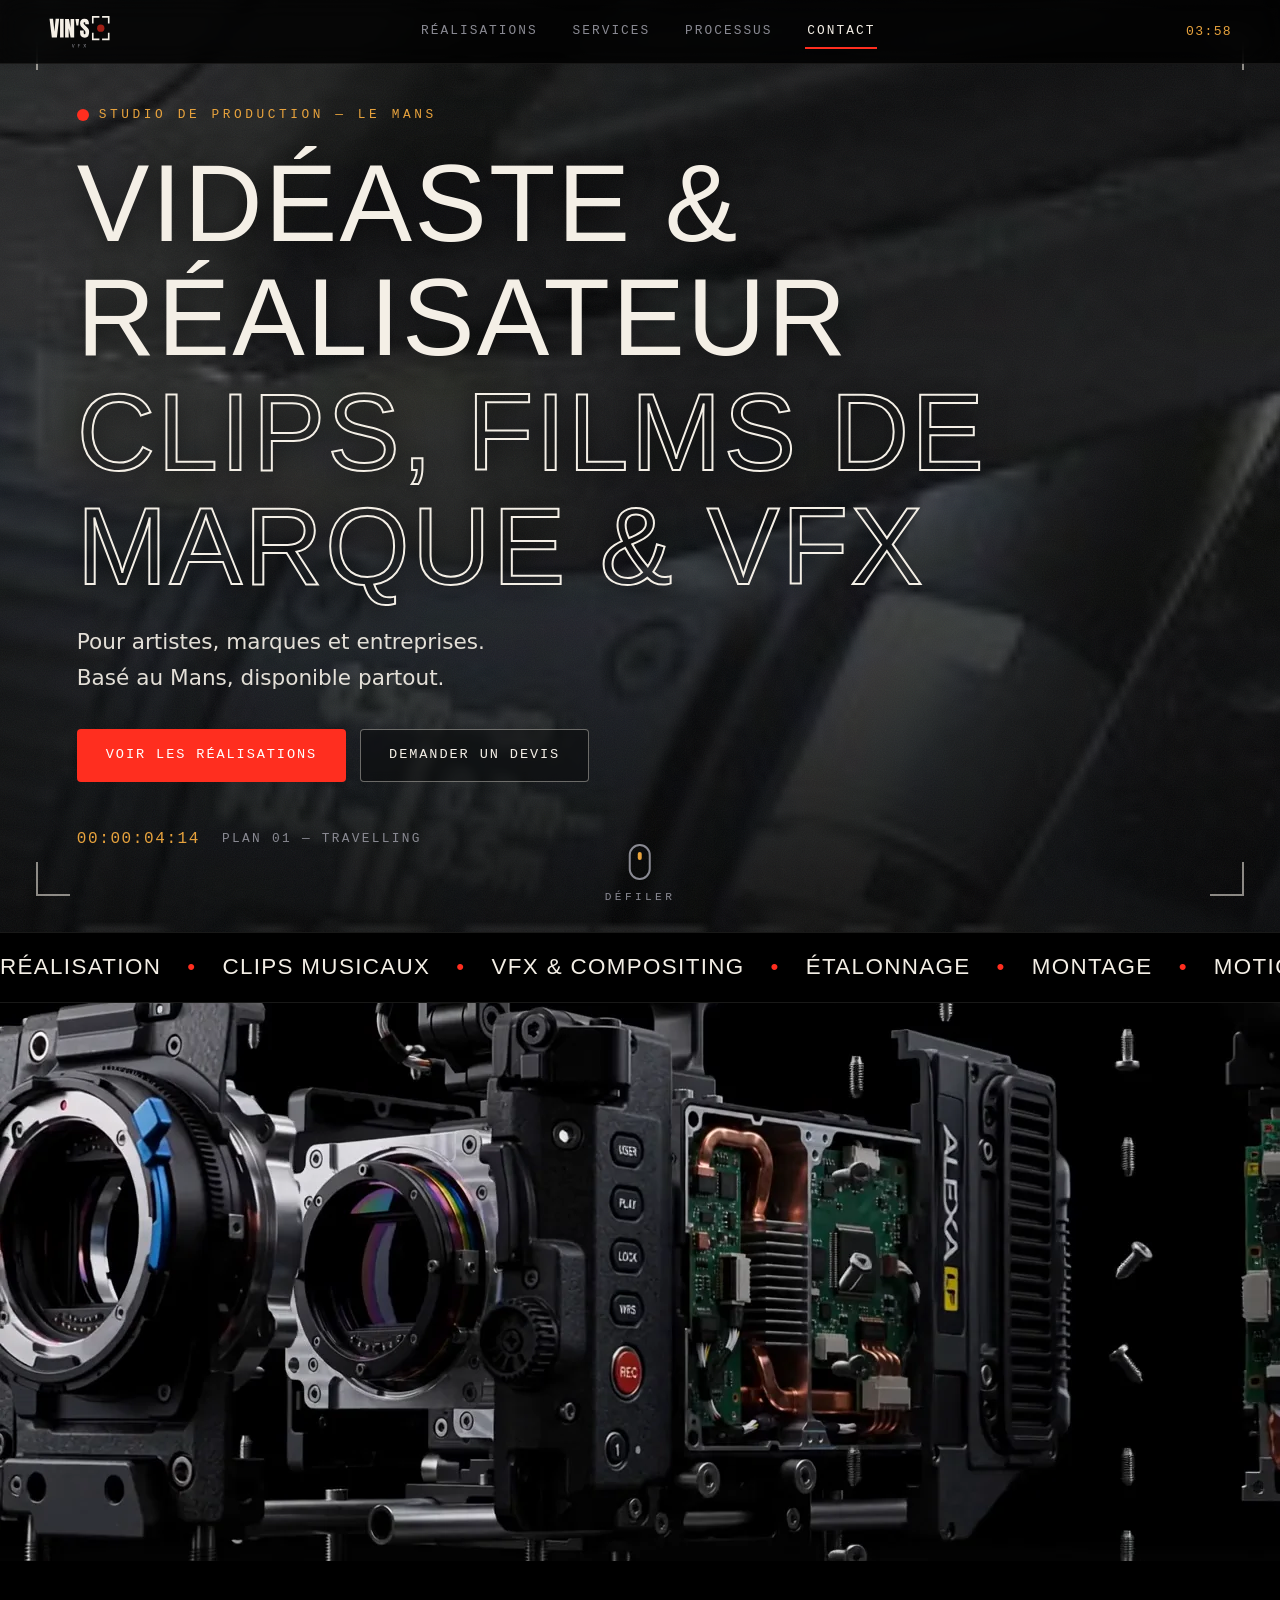
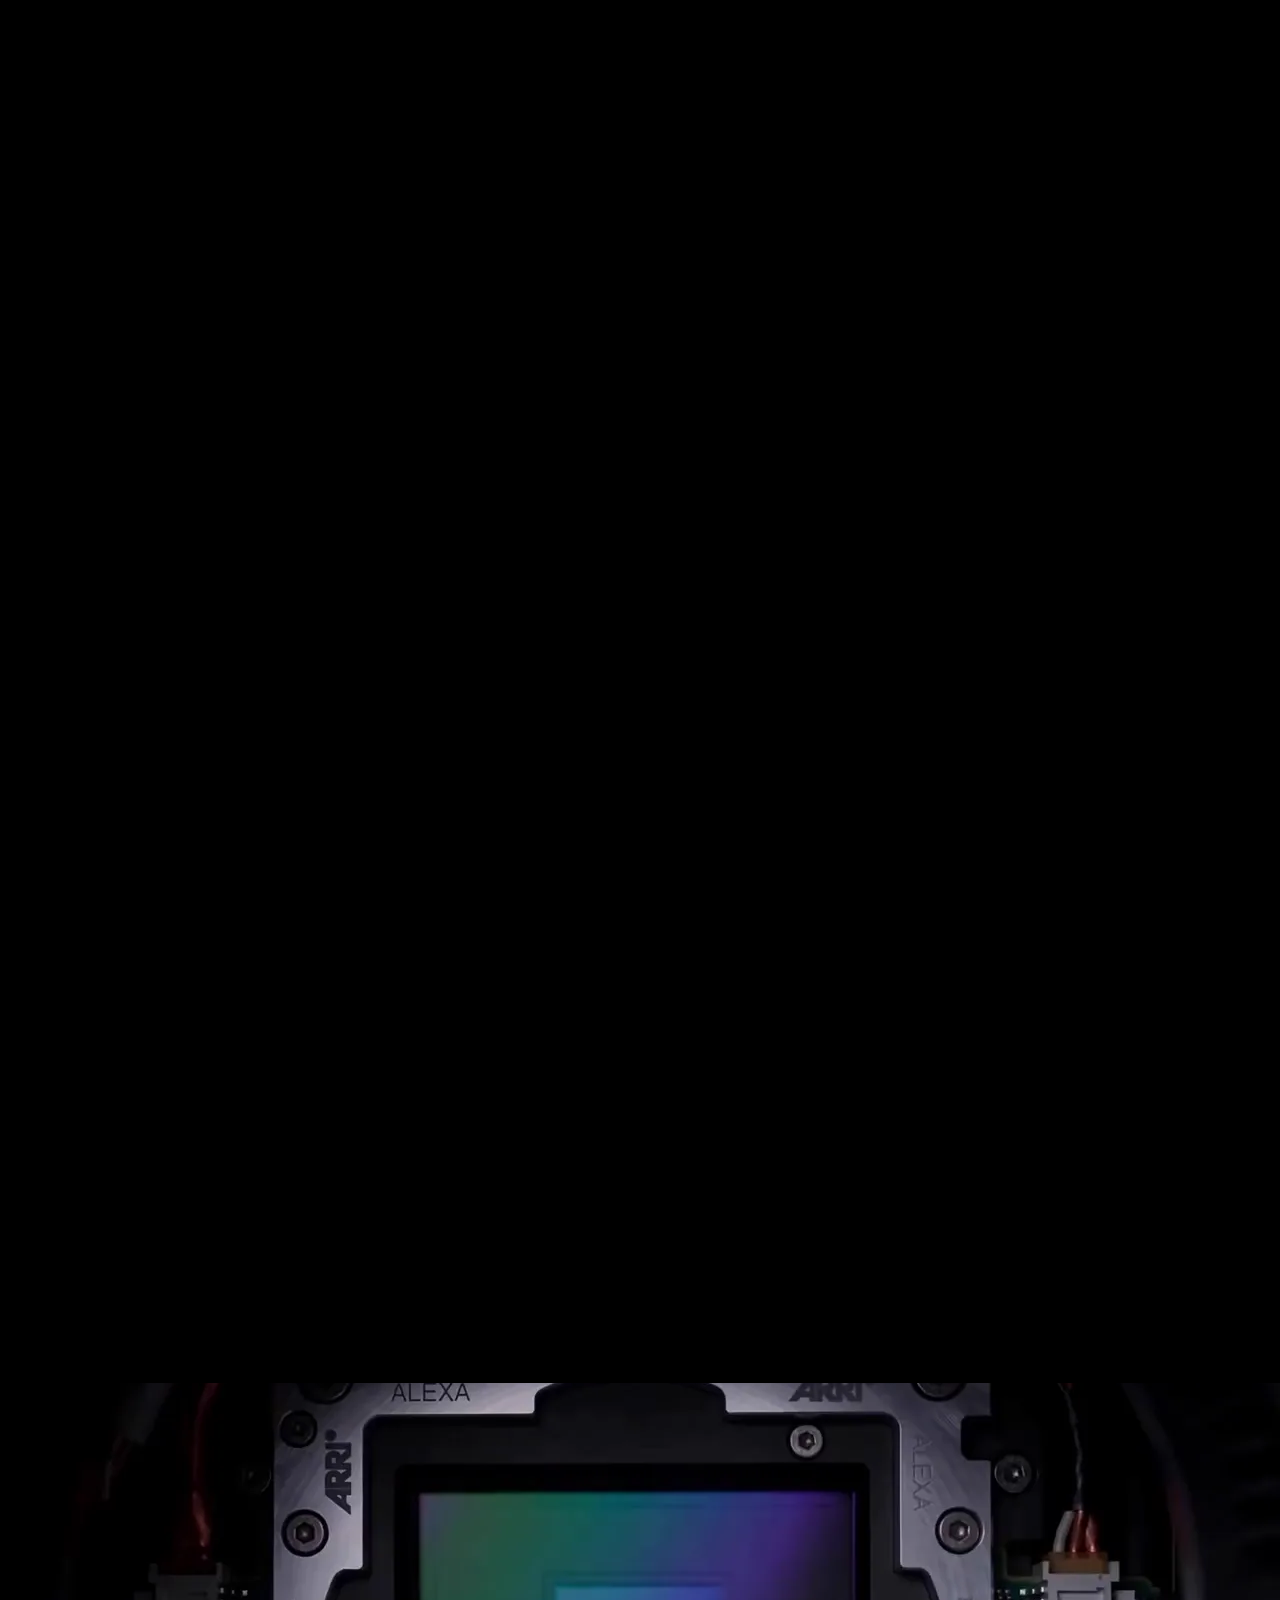
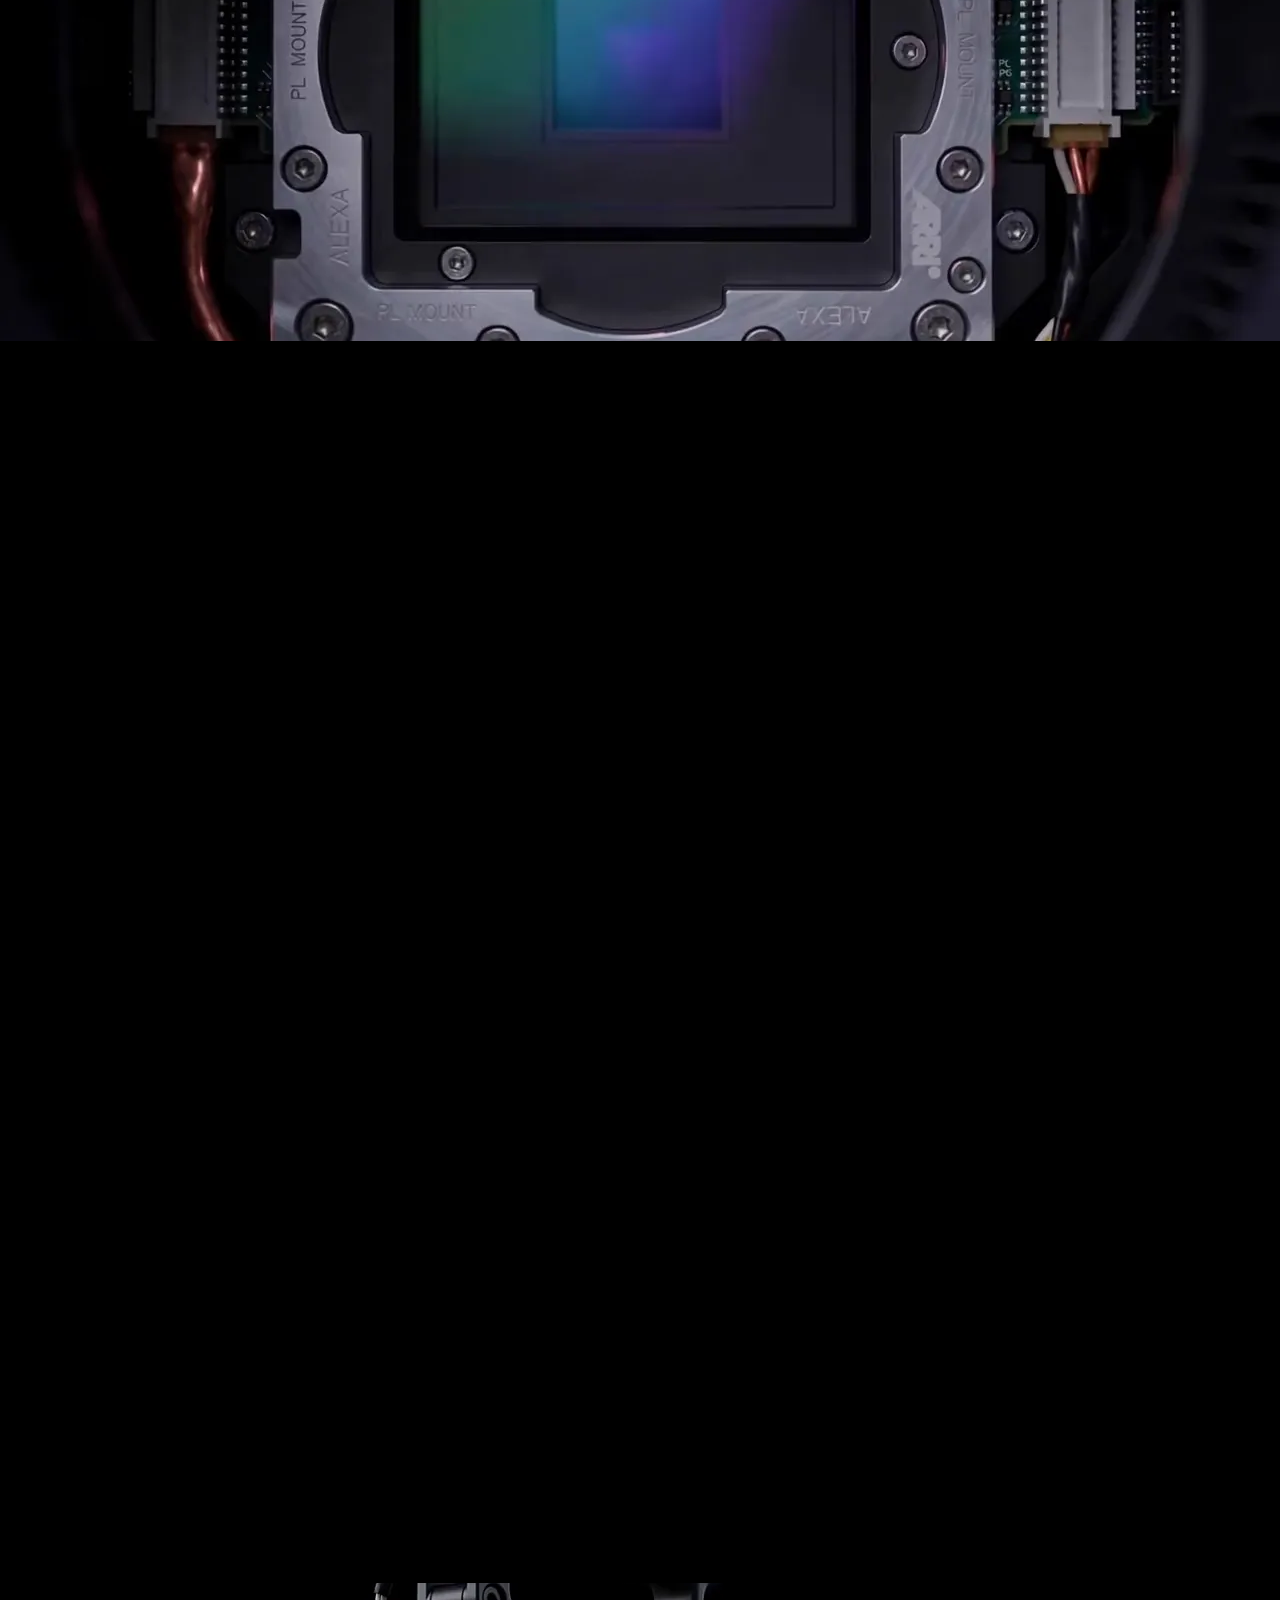
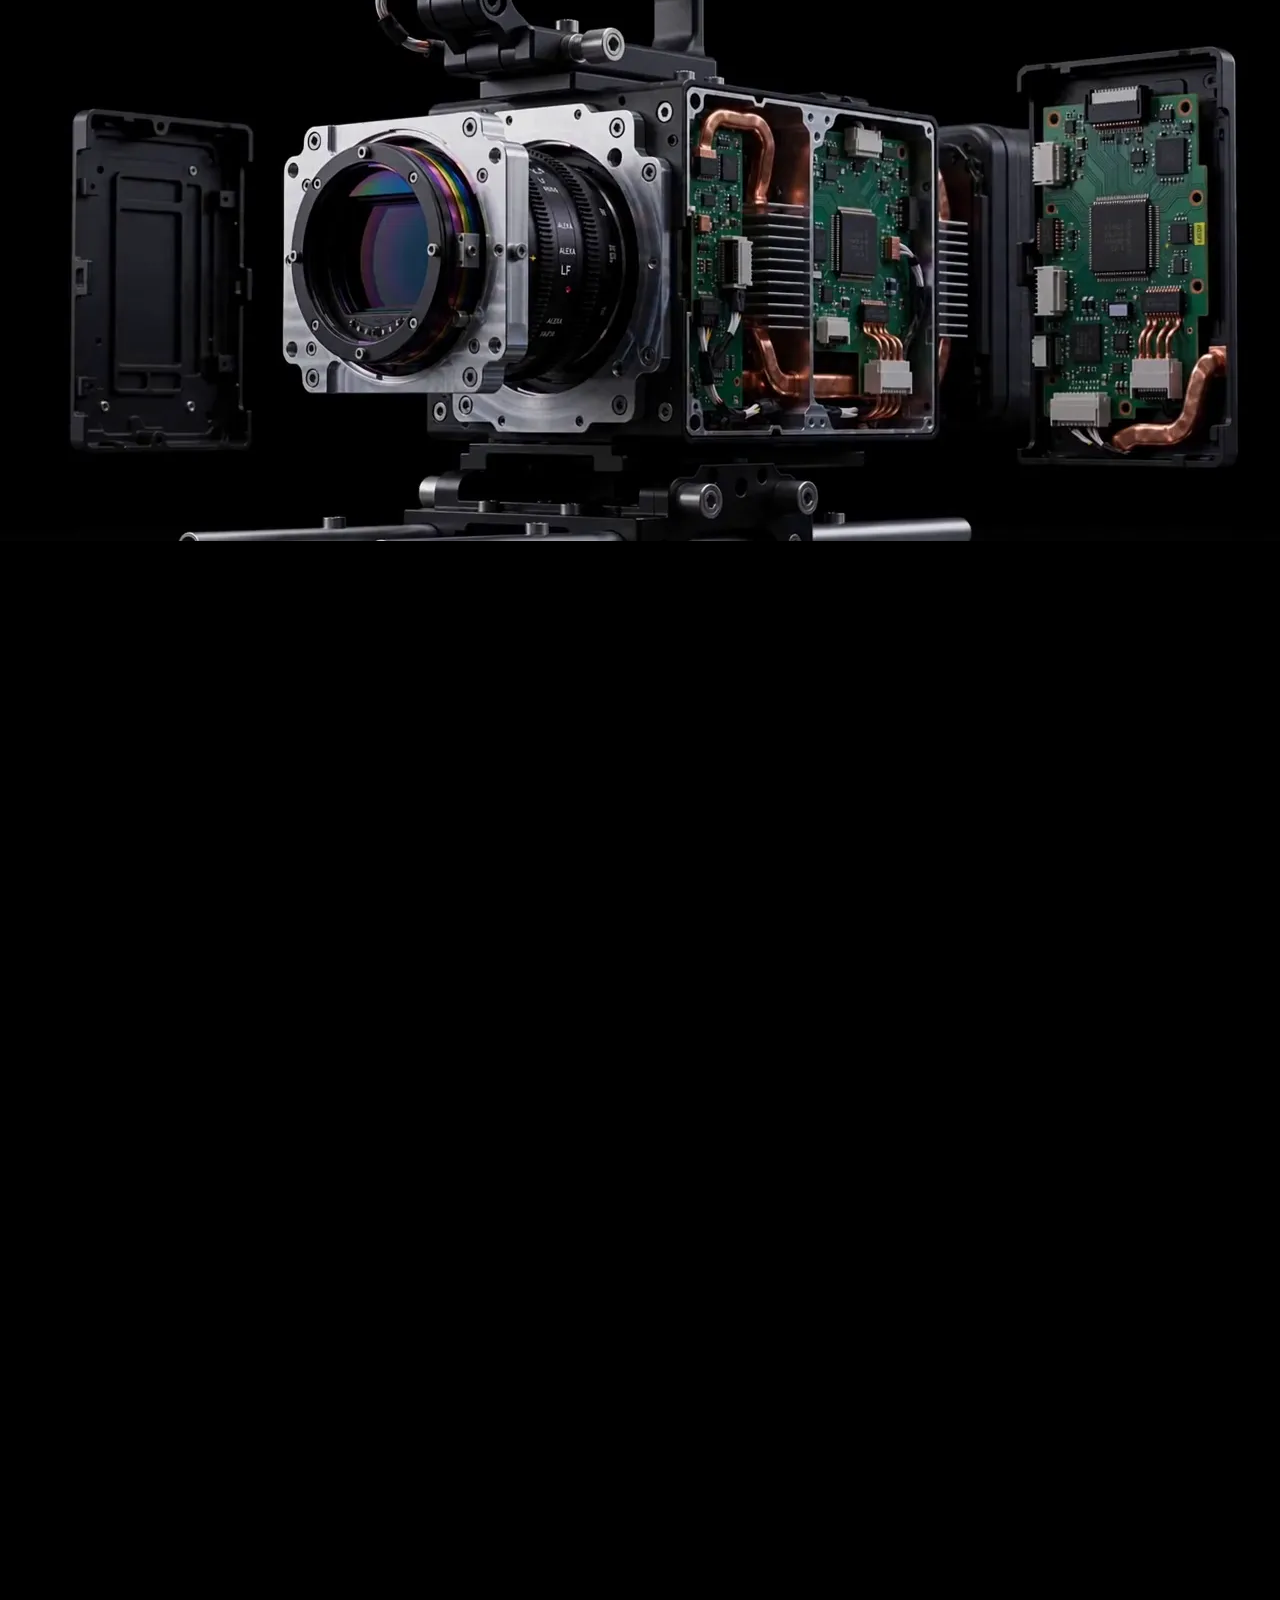
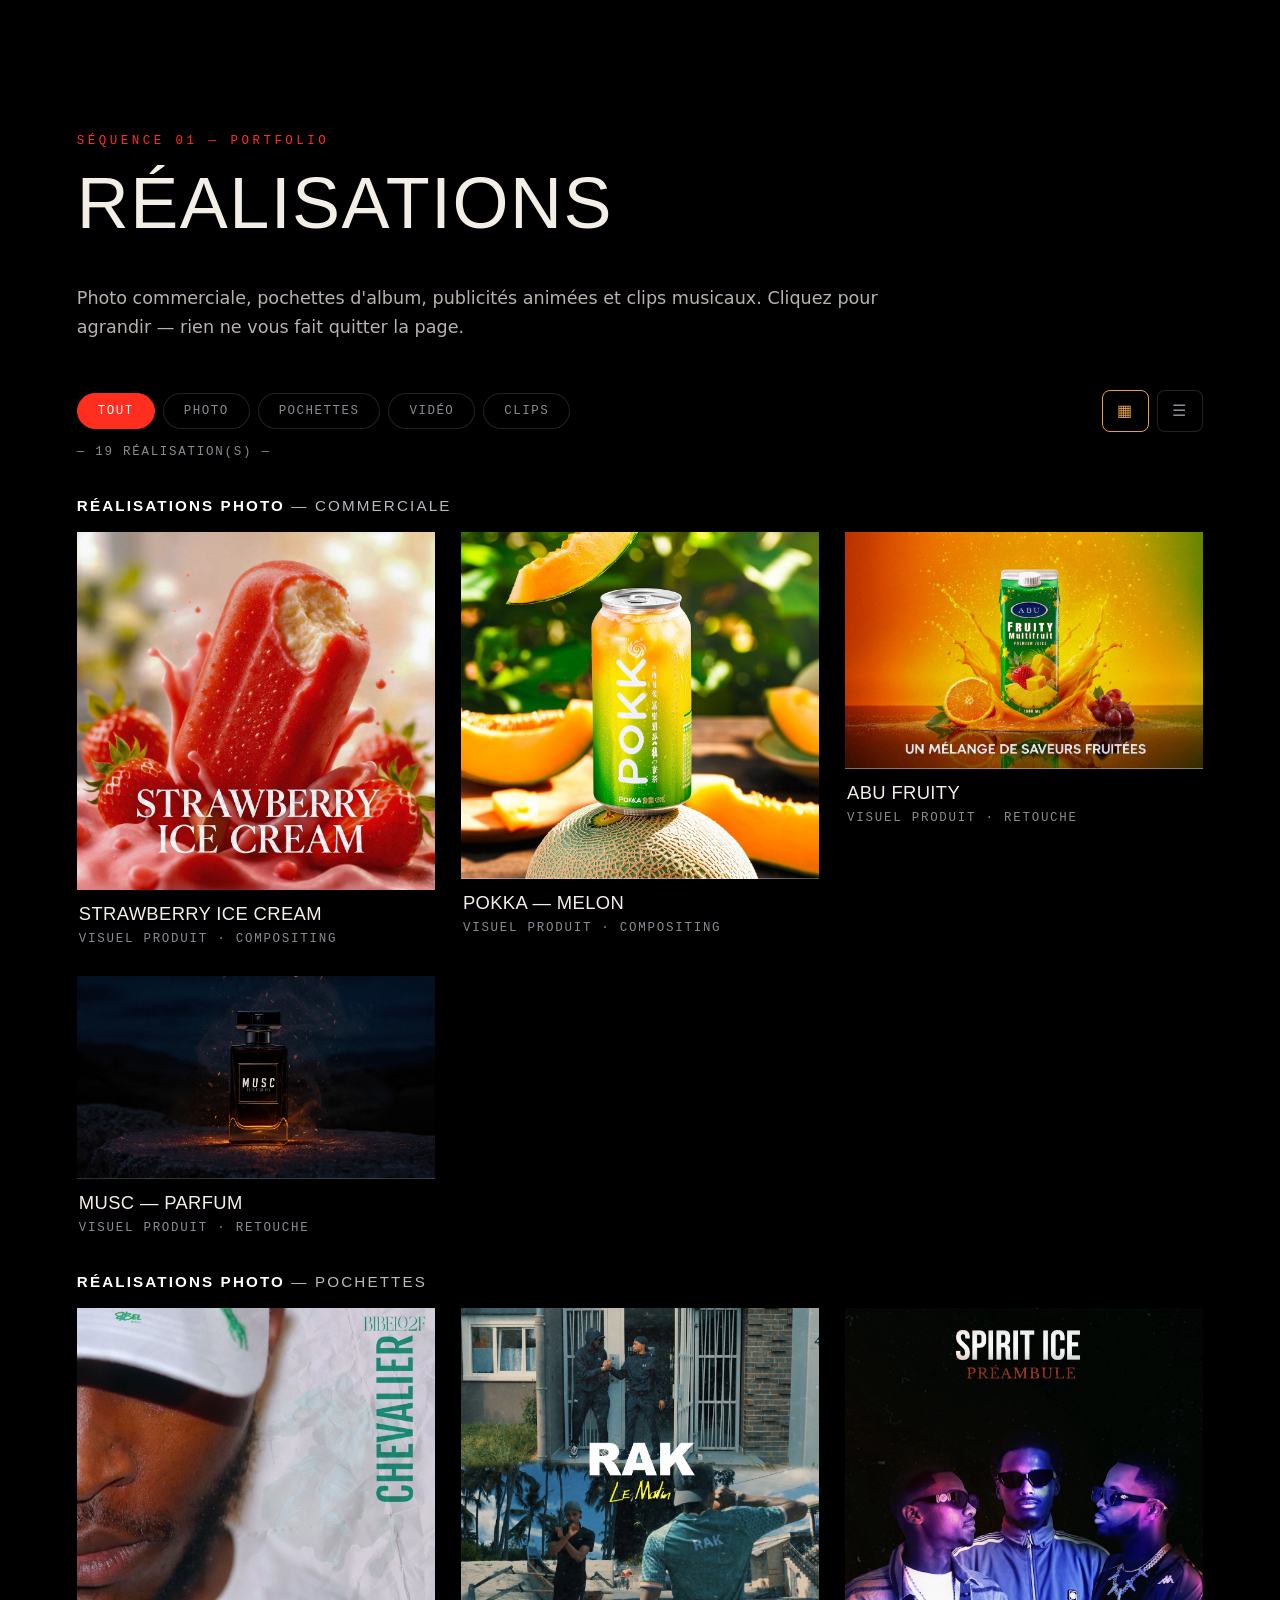
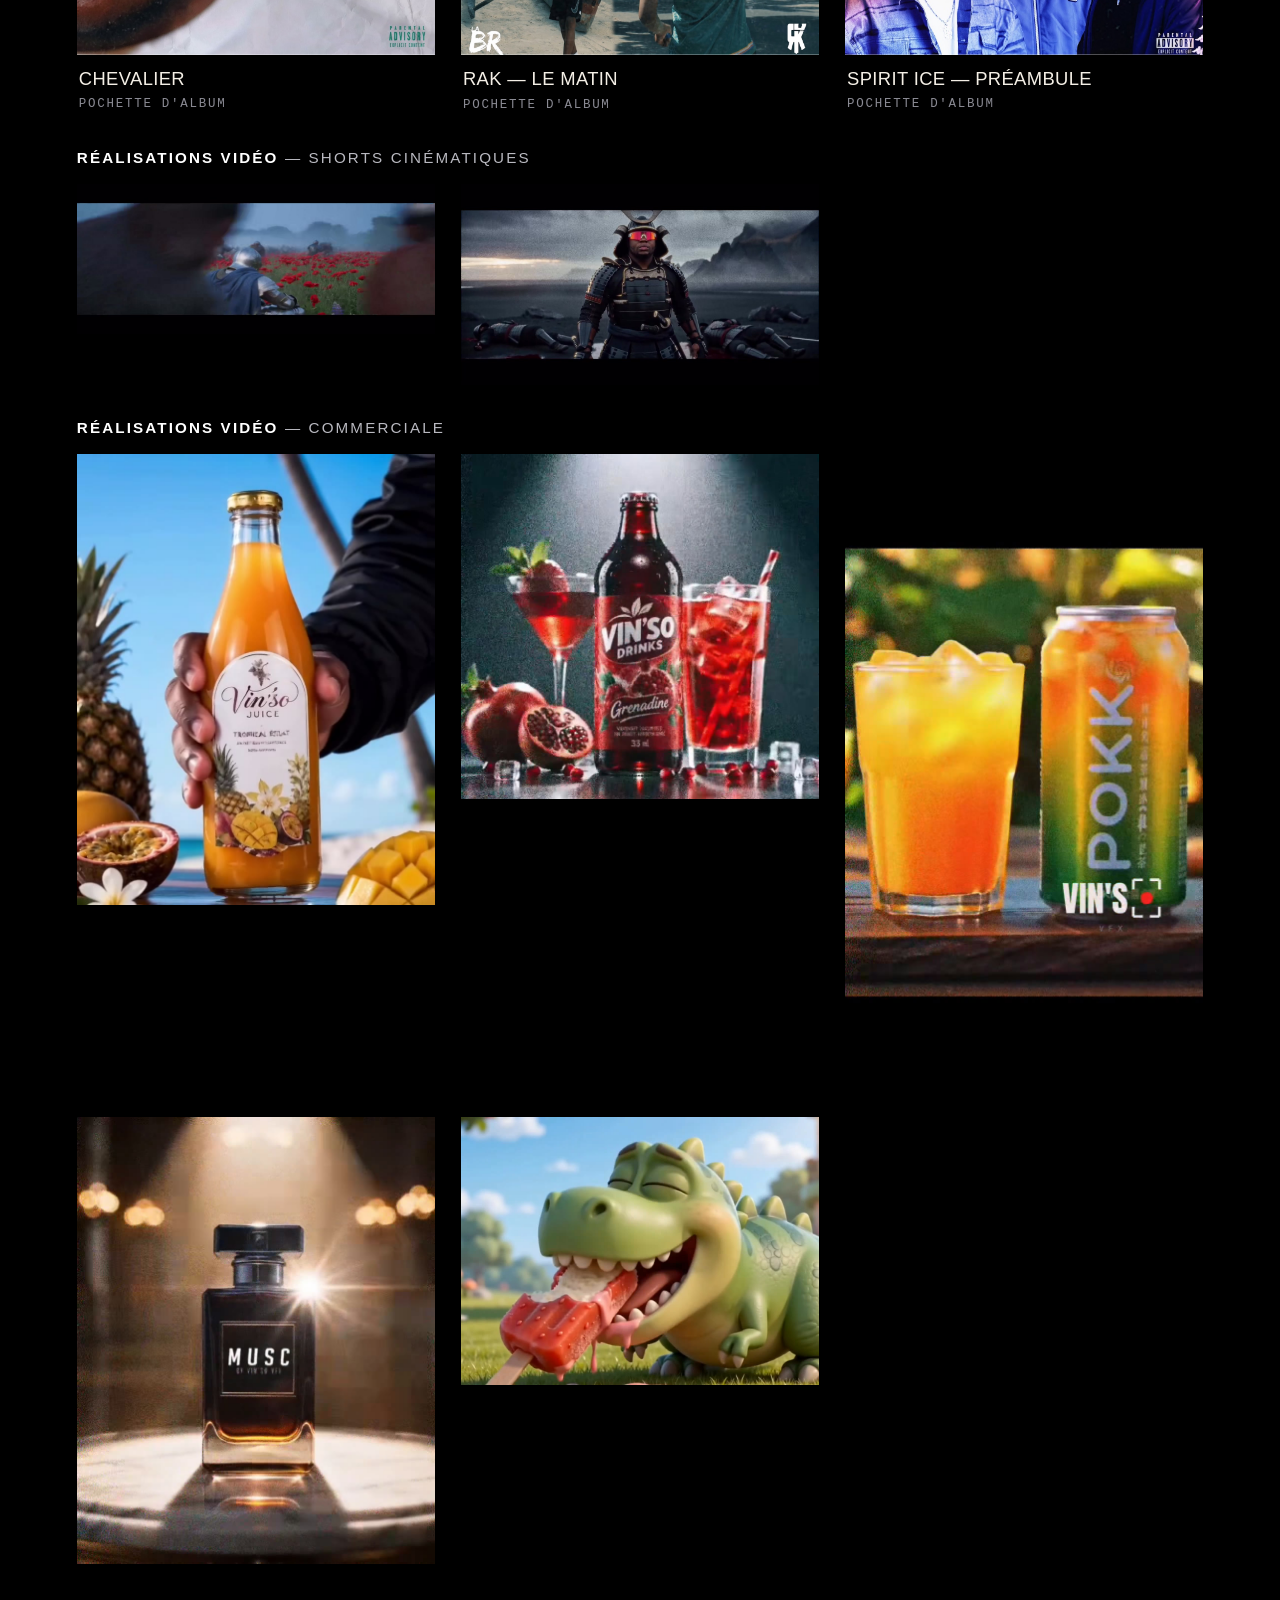
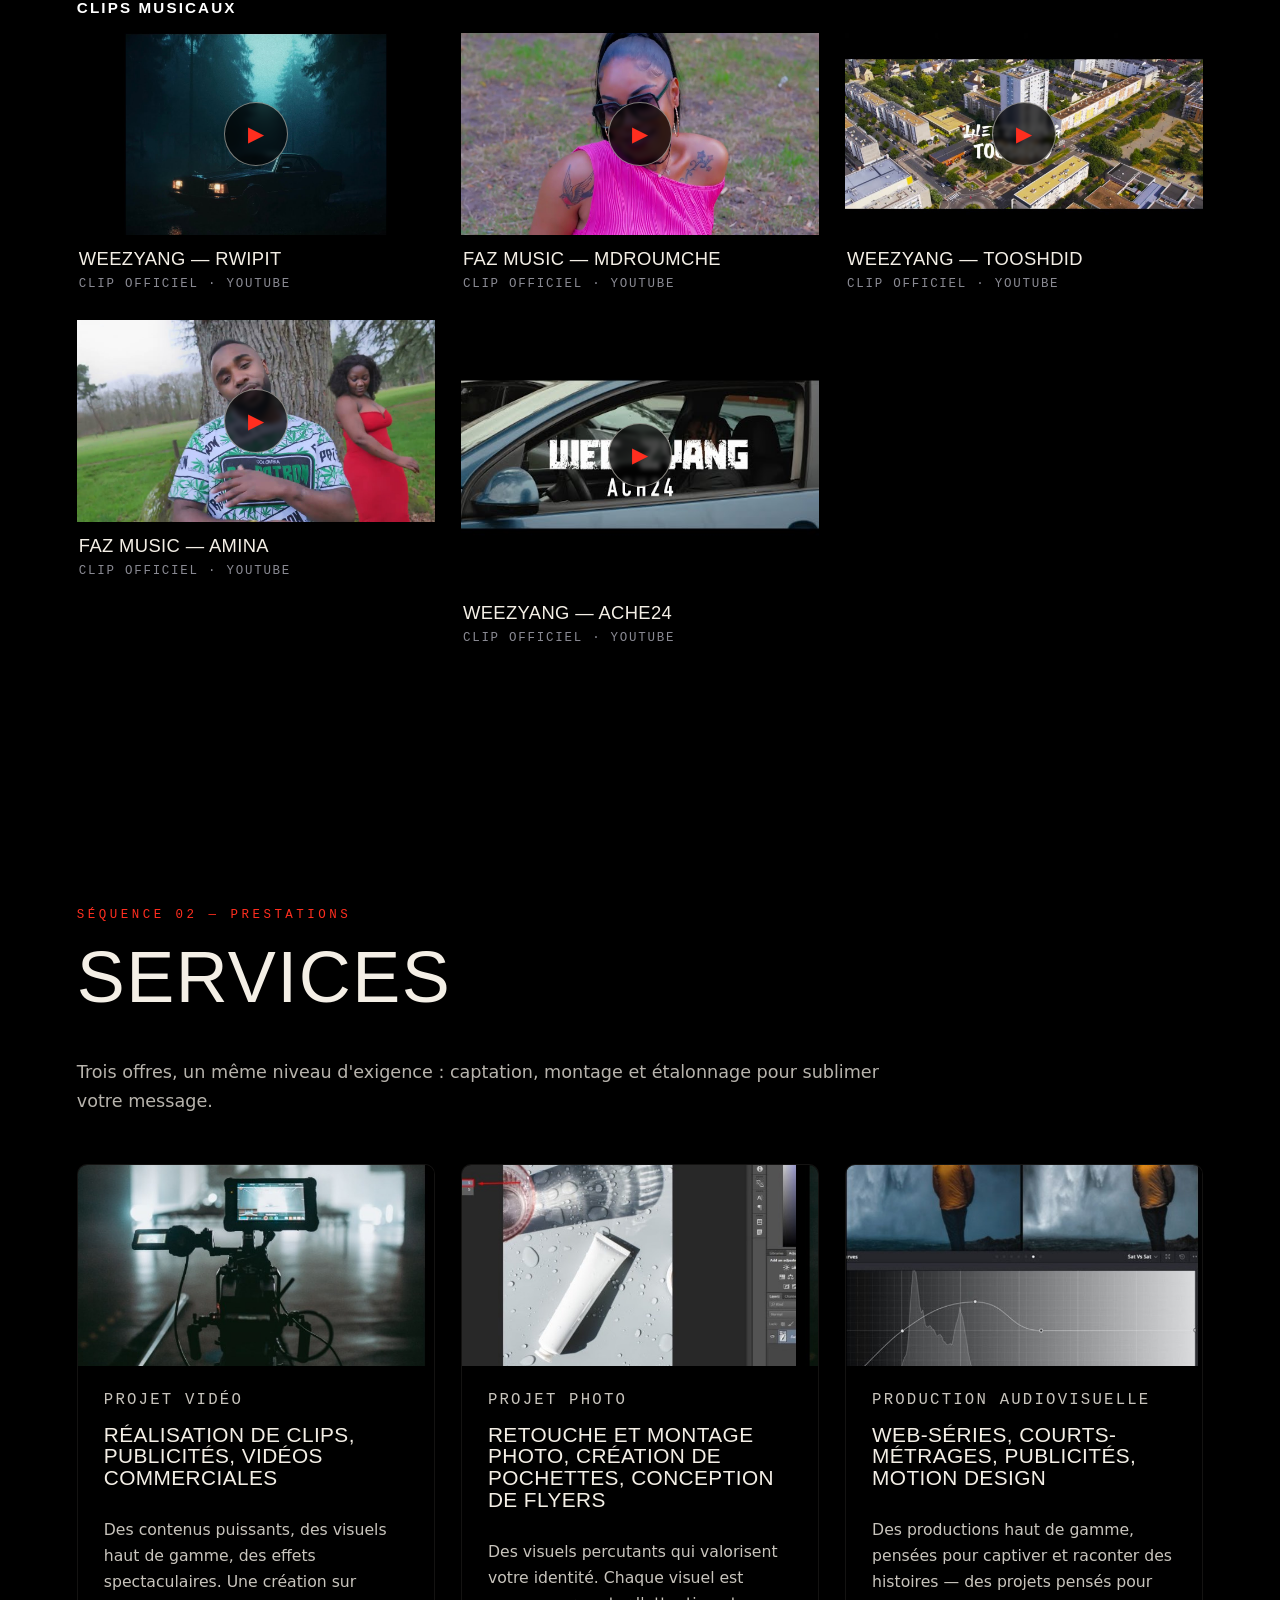
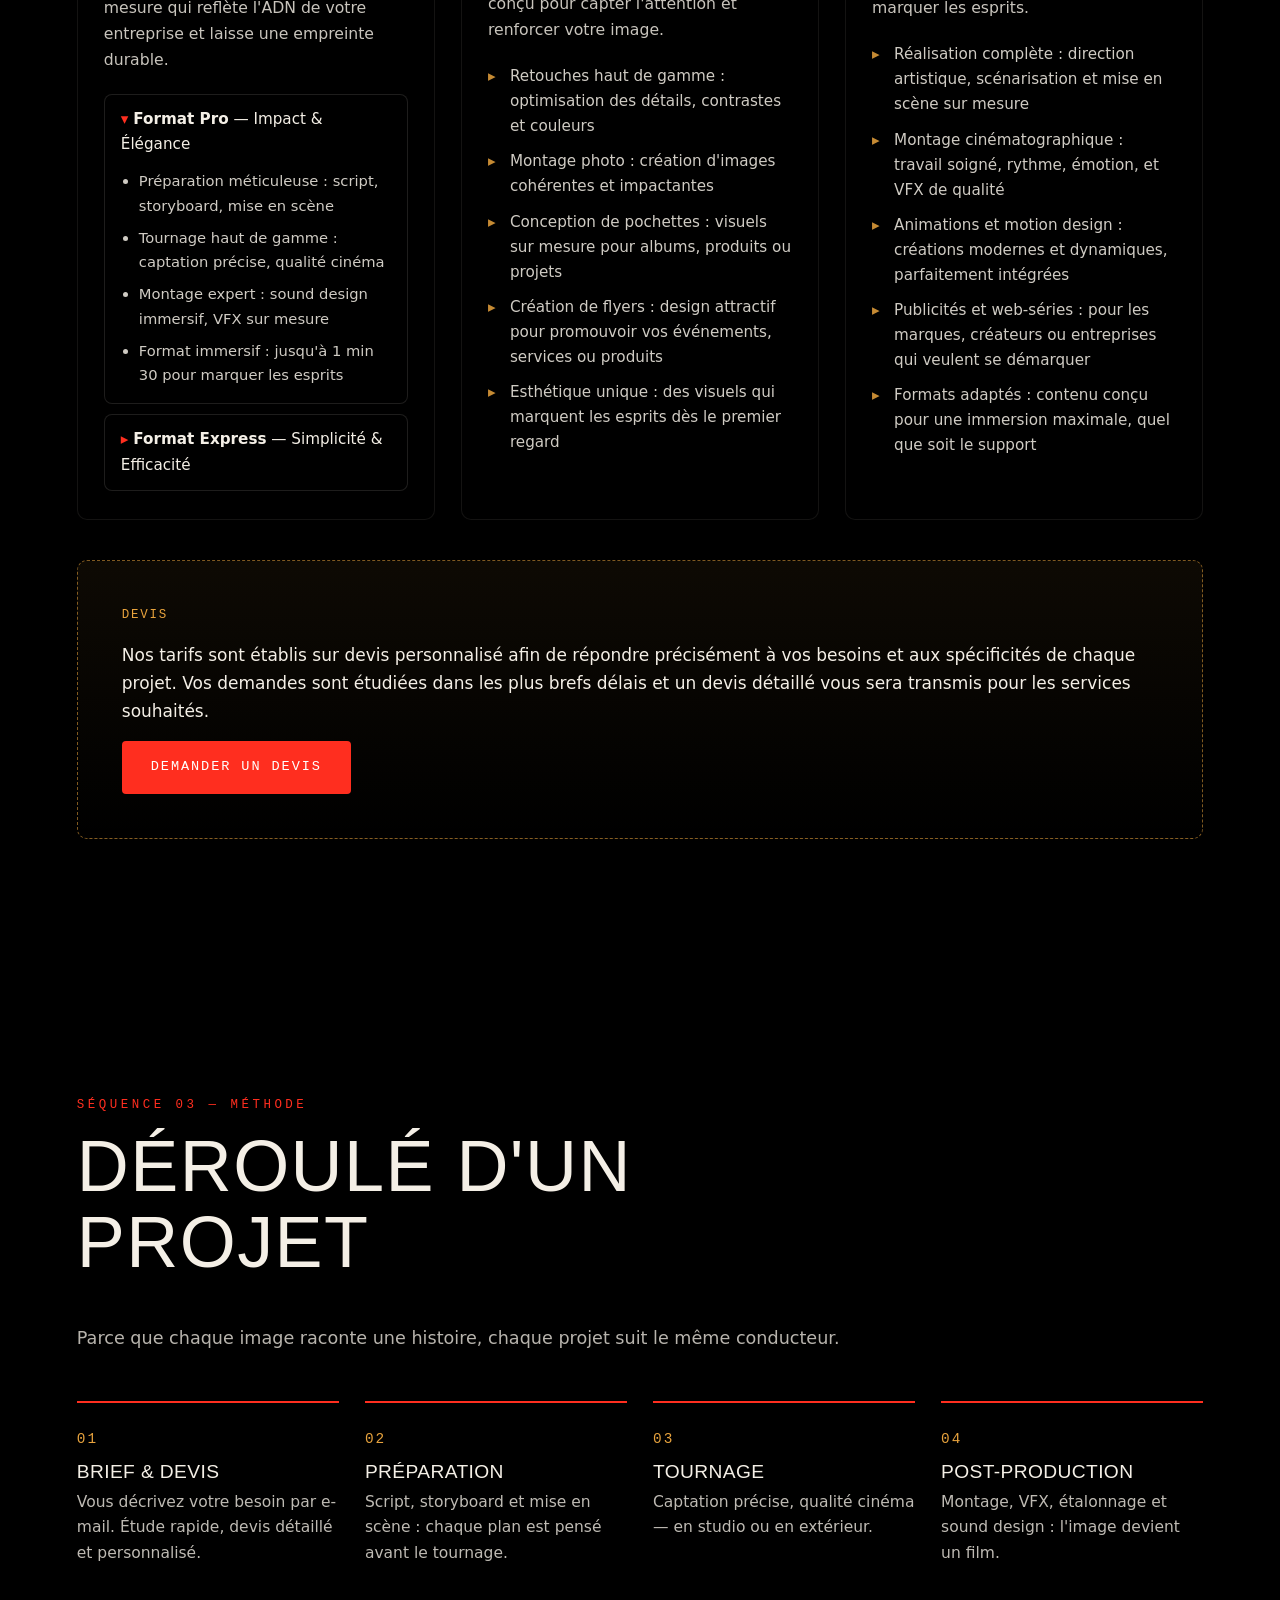
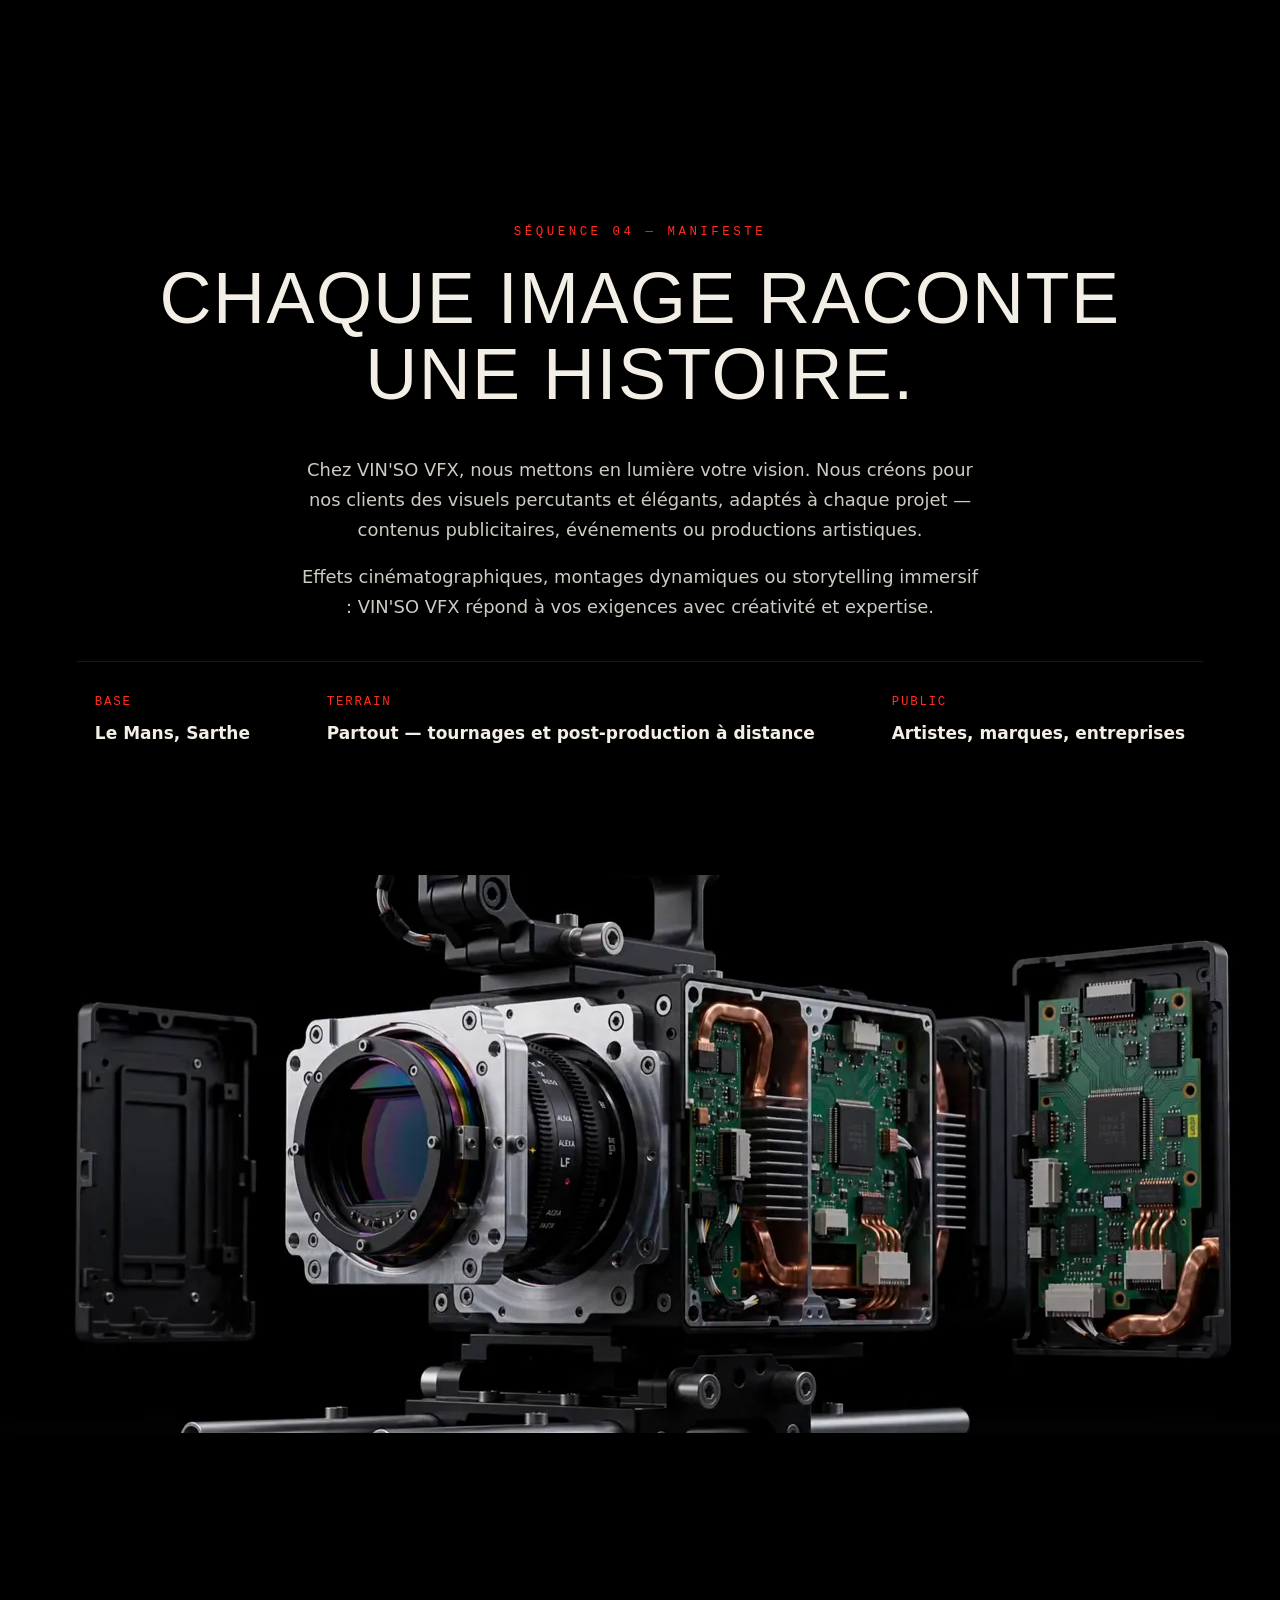
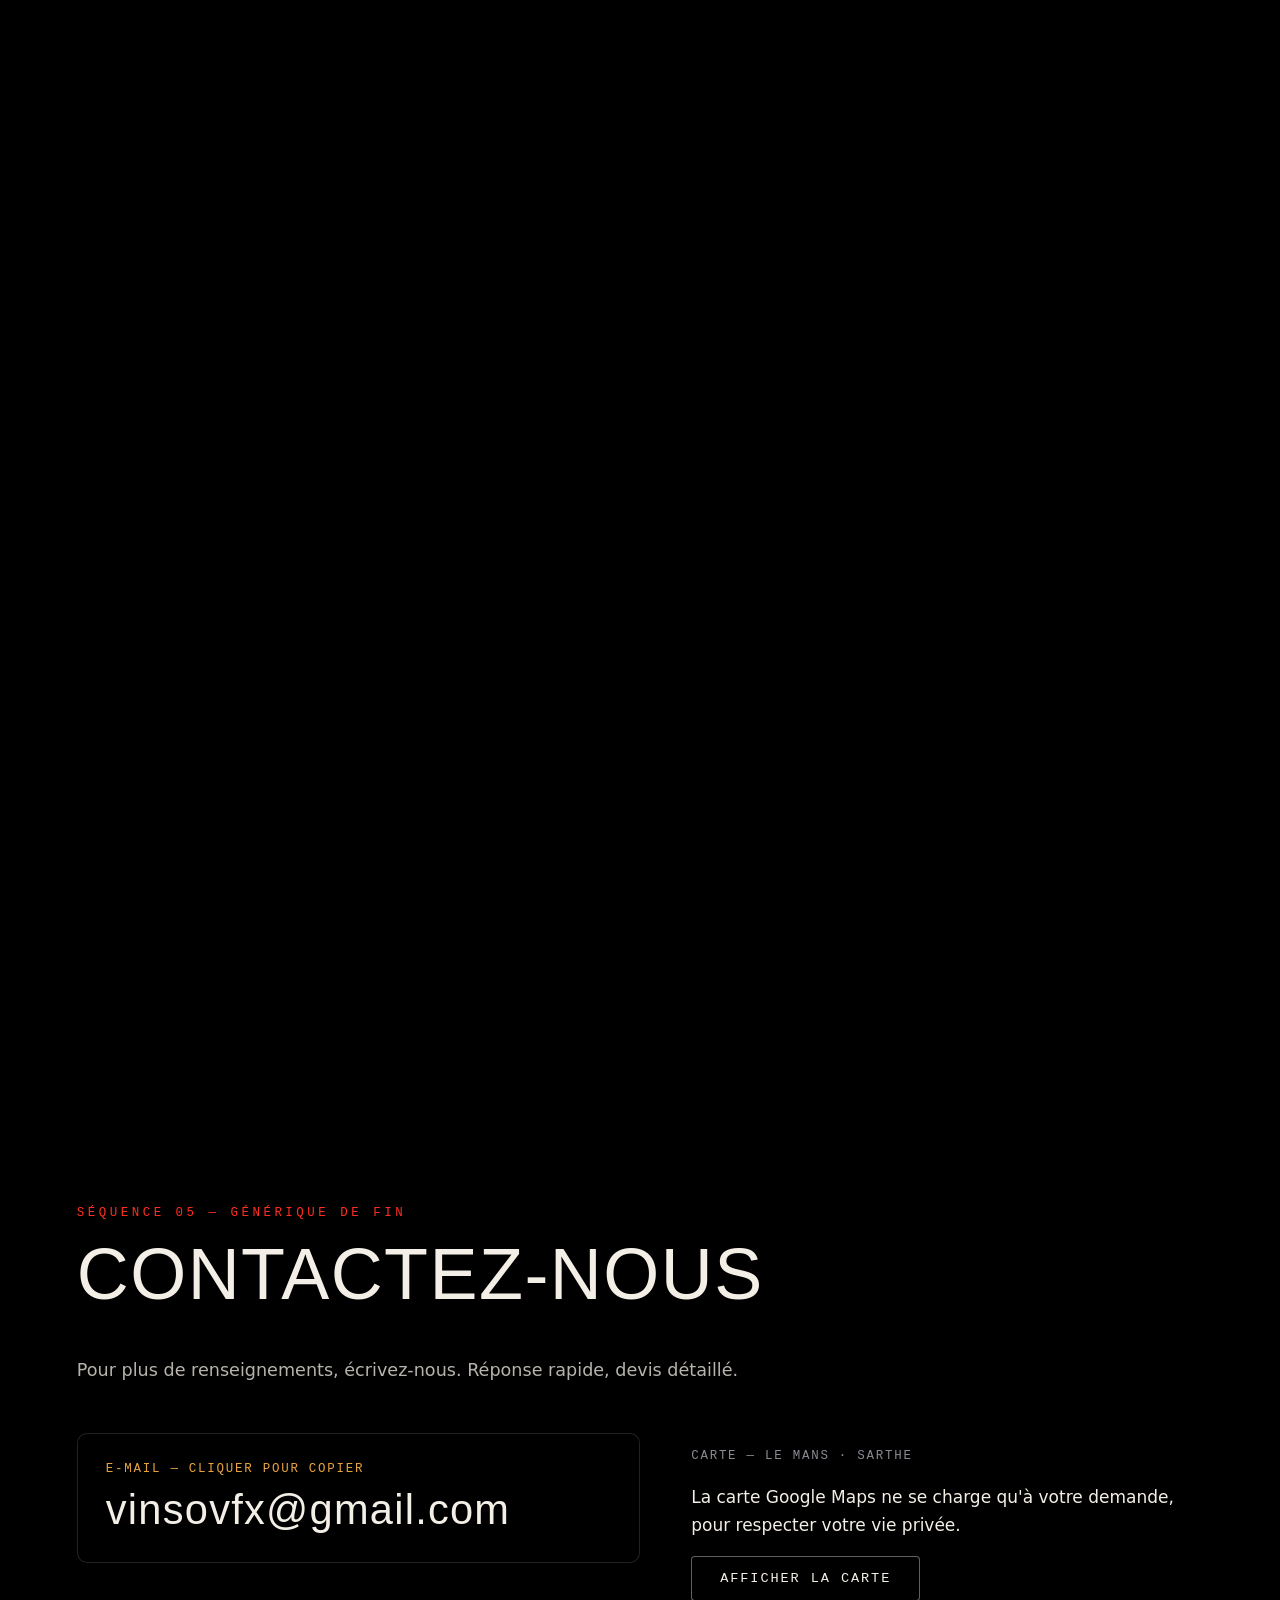
==== index.html @ 5bdc0a21 "Audit : index, mentions légales, sitemap" ====
<!DOCTYPE html>
<html lang="fr">
<head>
  <meta charset="UTF-8">
  <meta name="viewport" content="width=device-width, initial-scale=1.0">
  <title>VIN'SO VFX — Vidéaste &amp; réalisateur · Clips, films de marque &amp; VFX</title>
  <meta name="description" content="VIN'SO VFX — vidéaste &amp; réalisateur. Clips musicaux, films de marque, VFX et compositing, étalonnage, montage. Pour artistes, marques et entreprises. Basé au Mans, disponible partout.">
  <meta name="theme-color" content="#0B0B0D">
  <meta name="color-scheme" content="dark">
  <link rel="canonical" href="https://www.vinsovfx.com/">
  <meta property="og:type" content="website">
  <meta property="og:locale" content="fr_FR">
  <meta property="og:title" content="VIN'SO VFX — Vidéaste &amp; réalisateur">
  <meta property="og:description" content="Clips, films de marque et VFX. Pour artistes, marques et entreprises. Basé au Mans, disponible partout.">
  <meta property="og:url" content="https://www.vinsovfx.com/">
  <meta property="og:site_name" content="VIN'SO VFX">
  <meta property="og:image" content="https://www.vinsovfx.com/assets/img/og-share-1200x630.jpg">
  <meta property="og:image:alt" content="Visuel produit Strawberry Ice Cream réalisé par VIN'SO VFX">
  <meta name="twitter:card" content="summary_large_image">
  <meta name="twitter:title" content="VIN'SO VFX — Vidéaste &amp; réalisateur">
  <meta name="twitter:description" content="Clips, films de marque et VFX. Pour artistes, marques et entreprises. Basé au Mans, disponible partout.">
  <meta name="twitter:image" content="https://www.vinsovfx.com/assets/img/og-share-1200x630.jpg">
  <link rel="icon" href="assets/logo.svg?v=3" type="image/svg+xml">
  <link rel="apple-touch-icon" href="assets/img/apple-touch-icon.png">
  <link rel="preload" href="assets/fonts/anton-latin-400-normal.woff2" as="font" type="font/woff2" crossorigin>
  <link rel="preload" href="assets/fonts/inter-latin-400-normal.woff2" as="font" type="font/woff2" crossorigin>
  <link rel="stylesheet" href="css/style.css?v=6">
  <script type="application/ld+json">
  {
    "@context": "https://schema.org",
    "@type": "ProfessionalService",
    "name": "VIN'SO VFX",
    "url": "https://www.vinsovfx.com/",
    "logo": "https://www.vinsovfx.com/assets/logo.svg",
    "image": "https://www.vinsovfx.com/assets/img/og-share-1200x630.jpg",
    "description": "Vidéaste & réalisateur : clips musicaux, films de marque, VFX et compositing, étalonnage, montage.",
    "email": "vinsovfx@gmail.com",
    "areaServed": "France",
    "address": { "@type": "PostalAddress", "addressLocality": "Le Mans", "addressCountry": "FR" },
    "sameAs": ["https://www.instagram.com/vinso.974"]
  }
  </script>
</head>
<body>
  <a class="skip-link" href="#contenu">Aller au contenu</a>

  <!-- Préloader : barre de rendu -->
  <div id="preloader" role="status" aria-label="Chargement du site">
    <div class="preloader-inner">
      <div class="preloader-logo" aria-hidden="true">VIN'SO <span class="rec-dot"></span></div>
      <div class="preloader-disciplines" id="preloader-disciplines" aria-hidden="true">RÉALISATION</div>
      <div class="preloader-bar"><div class="preloader-fill" id="preloader-fill"></div></div>
      <div class="preloader-meta"><span>RENDER</span><span id="preloader-pct">0%</span></div>
    </div>
  </div>
  <noscript><style>#preloader{display:none}</style></noscript>

  <!-- En-tête -->
  <header class="site-header" id="site-header">
    <a class="brand" href="#hero" aria-label="VIN'SO VFX — retour en haut">
      <img src="assets/logo.svg?v=3" alt="VIN'SO VFX" width="132" height="36">
    </a>
    <nav class="site-nav" id="site-nav" aria-label="Navigation principale">
      <a href="#realisations">Réalisations</a>
      <a href="#services">Services</a>
      <a href="#processus">Processus</a>
      <a href="#contact">Contact</a>
    </nav>
    <button class="nav-burger" id="nav-burger" aria-label="Ouvrir le menu" aria-expanded="false" aria-controls="site-nav">
      <span></span><span></span><span></span>
    </button>
    <div class="header-meta">
      <span class="local-weather" id="local-weather-header" aria-hidden="true"></span>
      <span class="local-time" id="local-time-header" aria-hidden="true">--:--</span>
    </div>
  </header>

  <main id="contenu">

    <!-- ============ HERO ============ -->
    <section class="hero" id="hero" aria-label="Présentation">
      <div class="hero-stage" id="hero-stage">
        <canvas id="hero-canvas" aria-hidden="true"></canvas>
        <div class="hero-fallback" id="hero-fallback" aria-hidden="true"></div>
        <div class="hero-grain" aria-hidden="true"></div>
        <div class="viewfinder" aria-hidden="true">
          <span class="vf-corner tl"></span><span class="vf-corner tr"></span>
          <span class="vf-corner bl"></span><span class="vf-corner br"></span>
        </div>
      </div>
      <div class="hero-content">
        <p class="hero-kicker"><span class="rec-dot" aria-hidden="true"></span> STUDIO DE PRODUCTION — LE MANS</p>
        <h1 class="hero-title">Vidéaste &amp; réalisateur<br><span class="hero-title-accent">clips, films de marque &amp; VFX</span></h1>
        <p class="hero-sub">Pour artistes, marques et entreprises.<br>Basé au Mans, disponible partout.</p>
        <div class="hero-cta">
          <a class="btn btn-primary" href="#realisations">Voir les réalisations</a>
          <a class="btn btn-ghost" href="mailto:vinsovfx@gmail.com?subject=Demande%20de%20devis%20%E2%80%94%20VIN%27SO%20VFX">Demander un devis</a>
        </div>
        <div class="hero-meta">
          <span class="timecode" id="timecode-hero">00:00:00:00</span>
          <span class="hero-plan" id="hero-plan">PLAN 01 — TRAVELLING</span>
        </div>
      </div>
      <a class="scroll-hint" href="#realisations" aria-label="Défiler vers les réalisations">
        <span aria-hidden="true"></span> DÉFILER
      </a>
    </section>

    <!-- ============ MARQUEE ============ -->
    <div class="marquee" aria-hidden="true">
      <div class="marquee-track" id="marquee-track">
        <span>RÉALISATION</span><i>•</i><span>CLIPS MUSICAUX</span><i>•</i><span>VFX &amp; COMPOSITING</span><i>•</i><span>ÉTALONNAGE</span><i>•</i><span>MONTAGE</span><i>•</i><span>MOTION DESIGN</span><i>•</i><span>PHOTO PRODUIT</span><i>•</i><span>POCHETTES D'ALBUM</span><i>•</i>
      </div>
    </div>

    <!-- ============ ANATOMIE ============ -->
    <section class="scrollvid" id="anatomie" data-src="assets/vid/anatomie-camera.mp4" aria-label="Caméra de cinéma qui se déconstruit au défilement">
      <h2 class="sr-only">Démontez la caméra</h2>
      <div class="scrollvid-pin">
        <video class="scrollvid-video" muted playsinline preload="none" poster="assets/img/anatomie-poster.webp" aria-hidden="true" disablepictureinpicture>
          <source src="assets/vid/anatomie-camera.mp4" type="video/mp4">
        </video>
        <div class="scrollvid-caption" aria-hidden="true">
          <div class="caption-inner">
            <p class="caption-text">Le rendu cinéma naît d'un grand capteur et d'une optique lumineuse.</p>
            <span class="caption-scan"></span>
          </div>
        </div>
        <div class="scrollvid-fallback" aria-hidden="true"></div>
      </div>
    </section>

    <!-- ============ ENTRAILLES ============ -->
    <section class="scrollvid" id="entrailles" data-src="assets/vid/entrailles-a.mp4" data-src2="assets/vid/entrailles-b.mp4" data-split="0.5" aria-label="Plongée dans les entrailles de la caméra au défilement">
      <h2 class="sr-only">Dans les entrailles de la caméra</h2>
      <div class="scrollvid-pin">
        <video class="scrollvid-video" muted playsinline preload="none" poster="assets/img/entrailles-a-poster.webp" aria-hidden="true" disablepictureinpicture>
          <source src="assets/vid/entrailles-a.mp4" type="video/mp4">
        </video>
        <video class="scrollvid-video" muted playsinline preload="none" poster="assets/img/entrailles-b-poster.webp" aria-hidden="true" disablepictureinpicture style="opacity:0">
          <source src="assets/vid/entrailles-b.mp4" type="video/mp4">
        </video>
        <div class="scrollvid-caption" aria-hidden="true">
          <div class="caption-inner">
            <p class="caption-text">Le cœur électronique de la caméra.</p>
            <span class="caption-scan"></span>
          </div>
        </div>
        <div class="scrollvid-fallback" aria-hidden="true"></div>
      </div>
    </section>

    <!-- ============ CAPTEUR ============ -->
    <section class="scrollvid" id="capteur" data-src="assets/vid/capteur.mp4" aria-label="Le capteur de la caméra en gros plan au défilement">
      <h2 class="sr-only">L'œil — le capteur</h2>
      <div class="scrollvid-pin">
        <video class="scrollvid-video" muted playsinline preload="none" poster="assets/img/capteur-poster.webp" aria-hidden="true" disablepictureinpicture>
          <source src="assets/vid/capteur.mp4" type="video/mp4">
        </video>
        <div class="scrollvid-caption" aria-hidden="true">
          <div class="caption-inner">
            <p class="caption-text">Le capteur transforme la lumière en image.</p>
            <span class="caption-scan"></span>
          </div>
        </div>
        <div class="scrollvid-fallback" aria-hidden="true"></div>
      </div>
    </section>

    <!-- ============ RÉALISATIONS ============ -->
    <section class="section" id="realisations" aria-labelledby="titre-realisations">
      <div class="section-head">
        <p class="section-kicker">SÉQUENCE 01 — PORTFOLIO</p>
        <h2 class="section-title" id="titre-realisations">Réalisations</h2>
        <p class="section-intro">Photo commerciale, pochettes d'album, publicités animées et clips musicaux. Cliquez pour agrandir — rien ne vous fait quitter la page.</p>
      </div>

      <div class="works-toolbar">
        <div class="filters" role="group" aria-label="Filtrer les réalisations">
          <button class="filter-btn is-active" data-filter="all" aria-pressed="true">Tout</button>
          <button class="filter-btn" data-filter="photo" aria-pressed="false">Photo</button>
          <button class="filter-btn" data-filter="pochette" aria-pressed="false">Pochettes</button>
          <button class="filter-btn" data-filter="video" aria-pressed="false">Vidéo</button>
          <button class="filter-btn" data-filter="clip" aria-pressed="false">Clips</button>
        </div>
        <div class="view-toggle" role="group" aria-label="Mode d'affichage">
          <button class="view-btn is-active" data-view="grid" aria-pressed="true" aria-label="Affichage grille">▦</button>
          <button class="view-btn" data-view="list" aria-pressed="false" aria-label="Affichage liste">☰</button>
        </div>
      </div>

      <p class="works-count mono" id="works-count" aria-live="polite"></p>

      <div class="works-group" data-group="photo">
        <h3 class="works-sub"><strong>Réalisations photo</strong> — Commerciale</h3>
        <div class="works works-grid">
<article class="work" data-cat="photo" data-type="image" data-title="Strawberry Ice Cream — visuel produit">
          <button class="work-media" aria-haspopup="dialog">
            <img src="assets/img/real-strawberry-hq.jpg?v=2" alt="Visuel produit Strawberry Ice Cream : esquimau à la fraise croqué, fraises et éclaboussures" loading="lazy" decoding="async" width="1179" height="1179">
            <span class="work-zoom" aria-hidden="true">⤢</span>
          </button>
          <div class="work-info">
            <h3>Strawberry Ice Cream</h3>
            <p class="mono work-meta">VISUEL PRODUIT · COMPOSITING</p>
          </div>
        </article>
<article class="work" data-cat="photo" data-type="image" data-title="POKKA melon — visuel produit">
          <button class="work-media" aria-haspopup="dialog">
            <img src="assets/img/real-pokka-melon-entier.jpg?v=2" alt="Visuel produit POKKA : canette posée sur un melon entier, tranche en suspension" loading="lazy" decoding="async" width="1179" height="1142">
            <span class="work-zoom" aria-hidden="true">⤢</span>
          </button>
          <div class="work-info">
            <h3>POKKA — Melon</h3>
            <p class="mono work-meta">VISUEL PRODUIT · COMPOSITING</p>
          </div>
        </article>
<article class="work" data-cat="photo" data-type="image" data-title="ABU FRUITY — visuel produit">
          <button class="work-media" aria-haspopup="dialog">
            <img src="assets/img/real-abu-fruity.jpg?v=2" alt="Visuel produit ABU FRUITY : brique de jus multifruit, éclaboussures d'orange" loading="lazy" decoding="async" width="1179" height="781">
            <span class="work-zoom" aria-hidden="true">⤢</span>
          </button>
          <div class="work-info">
            <h3>ABU FRUITY</h3>
            <p class="mono work-meta">VISUEL PRODUIT · RETOUCHE</p>
          </div>
        </article>
<article class="work" data-cat="photo" data-type="image" data-title="MUSC — visuel produit">
          <button class="work-media" aria-haspopup="dialog">
            <img src="assets/img/real-musc-parfum.jpg?v=2" alt="Visuel produit pour le parfum MUSC" loading="lazy" decoding="async" width="1179" height="669">
            <span class="work-zoom" aria-hidden="true">⤢</span>
          </button>
          <div class="work-info">
            <h3>MUSC — Parfum</h3>
            <p class="mono work-meta">VISUEL PRODUIT · RETOUCHE</p>
          </div>
        </article>
        </div>
      </div>

      <div class="works-group" data-group="pochette">
        <h3 class="works-sub"><strong>Réalisations photo</strong> — Pochettes</h3>
        <div class="works works-grid">
<article class="work" data-cat="pochette" data-type="image" data-title="Pochette — CHEVALIER">
          <button class="work-media" aria-haspopup="dialog">
            <img src="assets/img/pochette-chevalier.jpg?v=2" alt="Pochette CHEVALIER — BIBEL02F : portrait en gros plan" loading="lazy" decoding="async" width="1179" height="1144">
            <span class="work-zoom" aria-hidden="true">⤢</span>
          </button>
          <div class="work-info">
            <h3>CHEVALIER</h3>
            <p class="mono work-meta">POCHETTE D'ALBUM</p>
          </div>
        </article>
<article class="work" data-cat="pochette" data-type="image" data-title="Pochette — RAK (Le Matin)">
          <button class="work-media" aria-haspopup="dialog">
            <img src="assets/img/pochette-rak-portail.jpg?v=2" alt="Pochette RAK — Le Matin : scènes de plage et de cité" loading="lazy" decoding="async" width="1179" height="1144">
            <span class="work-zoom" aria-hidden="true">⤢</span>
          </button>
          <div class="work-info">
            <h3>RAK — Le Matin</h3>
            <p class="mono work-meta">POCHETTE D'ALBUM</p>
          </div>
        </article>
<article class="work" data-cat="pochette" data-type="image" data-title="Pochette — SPIRIT ICE (Préambule)">
          <button class="work-media" aria-haspopup="dialog">
            <img src="assets/img/pochette-spirit-ice.jpg?v=2" alt="Pochette SPIRIT ICE — Préambule : trois artistes en studio" loading="lazy" decoding="async" width="1179" height="1144">
            <span class="work-zoom" aria-hidden="true">⤢</span>
          </button>
          <div class="work-info">
            <h3>SPIRIT ICE — Préambule</h3>
            <p class="mono work-meta">POCHETTE D'ALBUM</p>
          </div>
        </article>
        </div>
      </div>

      <div class="works-group" data-group="video">
        <h3 class="works-sub"><strong>Réalisations vidéo</strong> — Shorts cinématiques</h3>
        <div class="works works-grid">
        <article class="work" data-cat="video" data-type="local-video" data-src="assets/vid/dragons-blood.mp4" data-title="Dragon's Blood — short cinématique">
          <button class="work-media" aria-haspopup="dialog">
            <video src="assets/vid/dragons-blood.mp4" poster="assets/img/dragons-blood-poster.jpg" data-autoplay muted loop playsinline preload="none" width="1720" height="720"></video>
            <span class="work-zoom" aria-hidden="true">⤢</span>
          </button>
          <div class="work-info">
            <h3>Dragon's Blood</h3>
            <p class="mono work-meta">SHORT · CINÉMATIQUE</p>
          </div>
        </article>
        <article class="work" data-cat="video" data-type="local-video" data-src="assets/vid/samourai.mp4" data-title="Samouraï — short cinématique">
          <button class="work-media" aria-haspopup="dialog">
            <video src="assets/vid/samourai.mp4" poster="assets/img/samourai-poster.jpg" data-autoplay muted loop playsinline preload="none" width="1280" height="720"></video>
            <span class="work-zoom" aria-hidden="true">⤢</span>
          </button>
          <div class="work-info">
            <h3>Samouraï</h3>
            <p class="mono work-meta">SHORT · CINÉMATIQUE</p>
          </div>
        </article>
        </div>
      </div>

      <div class="works-group" data-group="video">
        <h3 class="works-sub"><strong>Réalisations vidéo</strong> — Commerciale</h3>
        <div class="works works-grid">
        <article class="work" data-cat="video" data-type="local-video" data-src="assets/vid/vinso-juice.mp4" data-title="Vin'so Juice — publicité animée">
          <button class="work-media" aria-haspopup="dialog">
            <video src="assets/vid/vinso-juice.mp4" poster="assets/img/vinso-juice-poster.jpg" data-autoplay muted loop playsinline preload="none" width="720" height="906"></video>
            <span class="work-zoom" aria-hidden="true">⤢</span>
          </button>
          <div class="work-info">
            <h3>Vin'so Juice — Animé</h3>
            <p class="mono work-meta">VIDÉO · COMPOSITING</p>
          </div>
        </article>
        <article class="work" data-cat="video" data-type="local-video" data-src="assets/vid/vinso-drinks-grenadine.mp4" data-title="Vin'so Drinks — publicité grenadine">
          <button class="work-media" aria-haspopup="dialog">
            <video src="assets/vid/vinso-drinks-grenadine.mp4" poster="assets/img/vinso-drinks-grenadine-poster.jpg" data-autoplay muted loop playsinline preload="none" width="748" height="720"></video>
            <span class="work-zoom" aria-hidden="true">⤢</span>
          </button>
          <div class="work-info">
            <h3>Vin'so Drinks — Grenadine</h3>
            <p class="mono work-meta">VIDÉO · COMPOSITING</p>
          </div>
        </article>
        <article class="work" data-cat="video" data-type="local-video" data-src="assets/vid/pokka-melon.mp4" data-title="POKKA — publicité melon">
          <button class="work-media" aria-haspopup="dialog">
            <video src="assets/vid/pokka-melon.mp4" poster="assets/img/pokka-melon-poster.jpg" data-autoplay muted loop playsinline preload="none" width="720" height="1280"></video>
            <span class="work-zoom" aria-hidden="true">⤢</span>
          </button>
          <div class="work-info">
            <h3>POKKA — Melon</h3>
            <p class="mono work-meta">VIDÉO · COMPOSITING</p>
          </div>
        </article>
        <article class="work" data-cat="video" data-type="local-video" data-src="assets/vid/musc-parfum.mp4" data-title="MUSC — publicité parfum">
          <button class="work-media" aria-haspopup="dialog">
            <video src="assets/vid/musc-parfum.mp4" poster="assets/img/musc-parfum-poster.jpg" data-autoplay muted loop playsinline preload="none" width="720" height="900"></video>
            <span class="work-zoom" aria-hidden="true">⤢</span>
          </button>
          <div class="work-info">
            <h3>MUSC — Parfum</h3>
            <p class="mono work-meta">VIDÉO · COMPOSITING</p>
          </div>
        </article>
        <article class="work" data-cat="video" data-type="local-video" data-src="assets/vid/glace-fraise-dino.mp4" data-title="Strawberry Ice Cream — publicité dino">
          <button class="work-media" aria-haspopup="dialog">
            <video src="assets/vid/glace-fraise-dino.mp4" poster="assets/img/glace-fraise-dino-poster.jpg" data-autoplay muted loop playsinline preload="none" width="960" height="720"></video>
            <span class="work-zoom" aria-hidden="true">⤢</span>
          </button>
          <div class="work-info">
            <h3>Strawberry Ice Cream — Dino</h3>
            <p class="mono work-meta">VIDÉO · COMPOSITING</p>
          </div>
        </article>
        </div>
      </div>

      <div class="works-group" data-group="clip">
        <h3 class="works-sub"><strong>Clips musicaux</strong></h3>
        <div class="works works-grid">
<article class="work" data-cat="clip" data-type="video" data-yt="0Q_GJgeLVIU" data-title="Weezyang — RwiPiT (clip officiel)">
          <button class="work-media" aria-haspopup="dialog">
            <img src="assets/img/weezyang-rwipiT.jpg" alt="Capture du clip RwiPiT de Weezyang" loading="lazy" decoding="async" width="1280" height="720">
            <span class="work-play" aria-hidden="true">▶</span>
          </button>
          <div class="work-info">
            <h3>Weezyang — RwiPiT</h3>
            <p class="mono work-meta">CLIP OFFICIEL · YOUTUBE</p>
          </div>
        </article>
<article class="work" data-cat="clip" data-type="video" data-yt="qVxYpxtj244" data-title="Faz Music — MDROUMCHE (clip officiel)">
          <button class="work-media" aria-haspopup="dialog">
            <img src="assets/img/faz-mdroumche.jpg" alt="Capture du clip MDROUMCHE de Faz Music" loading="lazy" decoding="async" width="1280" height="720">
            <span class="work-play" aria-hidden="true">▶</span>
          </button>
          <div class="work-info">
            <h3>Faz Music — MDROUMCHE</h3>
            <p class="mono work-meta">CLIP OFFICIEL · YOUTUBE</p>
          </div>
        </article>
<article class="work" data-cat="clip" data-type="video" data-yt="-6sCgE9RYcg" data-title="Weezyang — Tooshdid (clip officiel)">
          <button class="work-media" aria-haspopup="dialog">
            <img src="assets/img/weezyang-tooshdid.jpg" alt="Capture du clip Tooshdid de Weezyang" loading="lazy" decoding="async" width="1280" height="720">
            <span class="work-play" aria-hidden="true">▶</span>
          </button>
          <div class="work-info">
            <h3>Weezyang — Tooshdid</h3>
            <p class="mono work-meta">CLIP OFFICIEL · YOUTUBE</p>
          </div>
        </article>
<article class="work" data-cat="clip" data-type="video" data-yt="XNBBhESGSis" data-title="Faz Music — AMINA (clip officiel)">
          <button class="work-media" aria-haspopup="dialog">
            <img src="assets/img/faz-amina.jpg" alt="Capture du clip AMINA de Faz Music" loading="lazy" decoding="async" width="1280" height="720">
            <span class="work-play" aria-hidden="true">▶</span>
          </button>
          <div class="work-info">
            <h3>Faz Music — AMINA</h3>
            <p class="mono work-meta">CLIP OFFICIEL · YOUTUBE</p>
          </div>
        </article>
<article class="work" data-cat="clip" data-type="video" data-yt="svGMhx4TmQ8" data-title="Weezyang — Ache24 (clip officiel)">
          <button class="work-media" aria-haspopup="dialog">
            <img src="assets/img/weezyang-ache24.jpg" alt="Capture du clip Ache24 de Weezyang" loading="lazy" decoding="async" width="480" height="360">
            <span class="work-play" aria-hidden="true">▶</span>
          </button>
          <div class="work-info">
            <h3>Weezyang — Ache24</h3>
            <p class="mono work-meta">CLIP OFFICIEL · YOUTUBE</p>
          </div>
        </article>
        </div>
      </div>
    </section>

    <!-- ============ SERVICES ============ -->
    <section class="section" id="services" aria-labelledby="titre-services">
      <div class="section-head">
        <p class="section-kicker">SÉQUENCE 02 — PRESTATIONS</p>
        <h2 class="section-title" id="titre-services">Services</h2>
        <p class="section-intro">Trois offres, un même niveau d'exigence : captation, montage et étalonnage pour sublimer votre message.</p>
      </div>

      <div class="services-grid">
        <article class="service-card reveal">
          <div class="service-media">
            <img src="assets/img/service-tournage.jpg" alt="Caméra de cinéma sur un plateau de tournage" loading="lazy" decoding="async" width="578" height="520">
          </div>
          <p class="mono service-tag">PROJET VIDÉO</p>
          <h3>Réalisation de clips, publicités, vidéos commerciales</h3>
          <p>Des contenus puissants, des visuels haut de gamme, des effets spectaculaires. Une création sur mesure qui reflète l'ADN de votre entreprise et laisse une empreinte durable.</p>
          <div class="service-formulas">
            <details open>
              <summary><strong>Format Pro</strong> — Impact &amp; Élégance</summary>
              <ul>
                <li>Préparation méticuleuse : script, storyboard, mise en scène</li>
                <li>Tournage haut de gamme : captation précise, qualité cinéma</li>
                <li>Montage expert : sound design immersif, VFX sur mesure</li>
                <li>Format immersif : jusqu'à 1 min 30 pour marquer les esprits</li>
              </ul>
            </details>
            <details>
              <summary><strong>Format Express</strong> — Simplicité &amp; Efficacité</summary>
              <ul>
                <li>Tournage express : 2 h de captation ciblée</li>
                <li>Montage simple : rythmé, épuré, percutant</li>
                <li>Format court : jusqu'à 30 secondes, parfait pour les réseaux sociaux</li>
              </ul>
            </details>
          </div>
        </article>

        <article class="service-card reveal">
          <div class="service-media">
            <img src="assets/img/service-retouche.jpg" alt="Retouche photo dans un logiciel de post-production : gouttes d'eau en macro" loading="lazy" decoding="async" width="631" height="520">
          </div>
          <p class="mono service-tag">PROJET PHOTO</p>
          <h3>Retouche et montage photo, création de pochettes, conception de flyers</h3>
          <p>Des visuels percutants qui valorisent votre identité. Chaque visuel est conçu pour capter l'attention et renforcer votre image.</p>
          <ul class="service-list">
            <li>Retouches haut de gamme : optimisation des détails, contrastes et couleurs</li>
            <li>Montage photo : création d'images cohérentes et impactantes</li>
            <li>Conception de pochettes : visuels sur mesure pour albums, produits ou projets</li>
            <li>Création de flyers : design attractif pour promouvoir vos événements, services ou produits</li>
            <li>Esthétique unique : des visuels qui marquent les esprits dès le premier regard</li>
          </ul>
        </article>

        <article class="service-card reveal">
          <div class="service-media">
            <img src="assets/img/service-etalonnage.jpg" alt="Étalonnage vidéo : comparaison avant/après et courbes de couleur" loading="lazy" decoding="async" width="605" height="520">
          </div>
          <p class="mono service-tag">PRODUCTION AUDIOVISUELLE</p>
          <h3>Web-séries, courts-métrages, publicités, motion design</h3>
          <p>Des productions haut de gamme, pensées pour captiver et raconter des histoires — des projets pensés pour marquer les esprits.</p>
          <ul class="service-list">
            <li>Réalisation complète : direction artistique, scénarisation et mise en scène sur mesure</li>
            <li>Montage cinématographique : travail soigné, rythme, émotion, et VFX de qualité</li>
            <li>Animations et motion design : créations modernes et dynamiques, parfaitement intégrées</li>
            <li>Publicités et web-séries : pour les marques, créateurs ou entreprises qui veulent se démarquer</li>
            <li>Formats adaptés : contenu conçu pour une immersion maximale, quel que soit le support</li>
          </ul>
        </article>
      </div>

      <aside class="devis-box reveal" aria-label="Tarifs">
        <p class="mono devis-tag">DEVIS</p>
        <p>Nos tarifs sont établis sur devis personnalisé afin de répondre précisément à vos besoins et aux spécificités de chaque projet. Vos demandes sont étudiées dans les plus brefs délais et un devis détaillé vous sera transmis pour les services souhaités.</p>
        <a class="btn btn-primary" href="mailto:vinsovfx@gmail.com?subject=Demande%20de%20devis%20%E2%80%94%20VIN%27SO%20VFX">Demander un devis</a>
      </aside>
    </section>

    <!-- ============ PROCESSUS ============ -->
    <section class="section" id="processus" aria-labelledby="titre-processus">
      <div class="section-head">
        <p class="section-kicker">SÉQUENCE 03 — MÉTHODE</p>
        <h2 class="section-title" id="titre-processus">Déroulé d'un projet</h2>
        <p class="section-intro">Parce que chaque image raconte une histoire, chaque projet suit le même conducteur.</p>
      </div>
      <ol class="process-list">
        <li class="reveal"><span class="mono process-step">01</span><h3>Brief &amp; devis</h3><p>Vous décrivez votre besoin par e-mail. Étude rapide, devis détaillé et personnalisé.</p></li>
        <li class="reveal"><span class="mono process-step">02</span><h3>Préparation</h3><p>Script, storyboard et mise en scène : chaque plan est pensé avant le tournage.</p></li>
        <li class="reveal"><span class="mono process-step">03</span><h3>Tournage</h3><p>Captation précise, qualité cinéma — en studio ou en extérieur.</p></li>
        <li class="reveal"><span class="mono process-step">04</span><h3>Post-production</h3><p>Montage, VFX, étalonnage et sound design : l'image devient un film.</p></li>
      </ol>
    </section>

    <!-- ============ MANIFESTE ============ -->
    <section class="section section-manifeste" id="manifeste" aria-labelledby="titre-manifeste">
      <p class="section-kicker">SÉQUENCE 04 — MANIFESTE</p>
      <h2 class="section-title" id="titre-manifeste">Chaque image raconte une histoire.</h2>
      <div class="manifeste-body">
        <p>Chez VIN'SO VFX, nous mettons en lumière votre vision. Nous créons pour nos clients des visuels percutants et élégants, adaptés à chaque projet — contenus publicitaires, événements ou productions artistiques.</p>
        <p>Effets cinématographiques, montages dynamiques ou storytelling immersif : VIN'SO VFX répond à vos exigences avec créativité et expertise.</p>
      </div>
      <dl class="manifeste-facts">
        <div><dt class="mono">BASE</dt><dd>Le Mans, Sarthe</dd></div>
        <div><dt class="mono">TERRAIN</dt><dd>Partout — tournages et post-production à distance</dd></div>
        <div><dt class="mono">PUBLIC</dt><dd>Artistes, marques, entreprises</dd></div>
      </dl>
    </section>

    <!-- ============ ÉPILOGUE ============ -->
    <section class="scrollvid" id="epilogue" data-src="assets/vid/anatomie-camera.mp4" data-reverse="1" aria-label="La caméra se reconstruit au défilement">
      <h2 class="sr-only">La caméra se reconstruit</h2>
      <div class="scrollvid-pin">
        <video class="scrollvid-video" muted playsinline preload="none" poster="assets/img/epilogue-poster.webp" aria-hidden="true" disablepictureinpicture>
          <source src="assets/vid/anatomie-camera.mp4" type="video/mp4">
        </video>
        <div class="scrollvid-fallback" aria-hidden="true"></div>
      </div>
    </section>

    <!-- ============ CONTACT ============ -->
    <section class="section section-contact" id="contact" aria-labelledby="titre-contact">
      <div class="section-head">
        <p class="section-kicker">SÉQUENCE 05 — GÉNÉRIQUE DE FIN</p>
        <h2 class="section-title" id="titre-contact">Contactez-nous</h2>
        <p class="section-intro">Pour plus de renseignements, écrivez-nous. Réponse rapide, devis détaillé.</p>
      </div>
      <div class="contact-grid">
        <div class="contact-main">
          <button class="email-copy" id="email-copy" aria-label="Copier l'adresse e-mail vinsovfx@gmail.com">
            <span class="mono email-label">E-MAIL — CLIQUER POUR COPIER</span>
            <span class="email-address">vinsovfx@gmail.com</span>
          </button>
          <p class="email-hint mono" id="email-hint" aria-live="polite"></p>
          <div class="contact-links">
            <a class="btn btn-primary" href="mailto:vinsovfx@gmail.com?subject=Demande%20de%20devis%20%E2%80%94%20VIN%27SO%20VFX">Écrire un e-mail</a>
            <a class="btn btn-ghost" href="https://www.instagram.com/vinso.974" target="_blank" rel="noopener">Instagram — @vinso.974</a>
          </div>
        </div>
        <div class="contact-map">
          <div class="map-facade" id="map-facade">
            <p class="mono">CARTE — LE MANS · SARTHE</p>
            <p>La carte Google Maps ne se charge qu'à votre demande, pour respecter votre vie privée.</p>
            <button class="btn btn-ghost" id="map-load" type="button">Afficher la carte</button>
          </div>
          <iframe id="map-frame" title="Carte — Le Mans et sa région" data-src="https://www.google.com/maps?q=Le+Mans,+Sarthe&amp;z=11&amp;output=embed" referrerpolicy="no-referrer-when-downgrade" allowfullscreen hidden></iframe>
          <p class="mono map-caption">ZONE — LE MANS · SARTHE · 48.00°N 0.20°E</p>
        </div>
      </div>
    </section>

  </main>

  <!-- ============ FOOTER ============ -->
  <footer class="site-footer">
    <div class="footer-inner">
      <img src="assets/logo.svg?v=3" alt="VIN'SO VFX" width="110" height="30" loading="lazy">
      <p class="mono footer-line">© 2026 VIN'SO VFX — TOUS DROITS RÉSERVÉS</p>
      <nav class="footer-nav" aria-label="Liens de pied de page">
        <a href="mentions-legales.html">Mentions légales</a>
        <a href="mailto:vinsovfx@gmail.com">vinsovfx@gmail.com</a>
        <a href="https://www.instagram.com/vinso.974" target="_blank" rel="noopener">Instagram</a>
      </nav>
    </div>
  </footer>

  <!-- ============ OVERLAY VIDÉO ============ -->
  <div class="overlay" id="video-overlay" role="dialog" aria-modal="true" aria-label="Lecteur vidéo" hidden>
    <div class="overlay-backdrop" data-close></div>
    <div class="overlay-box">
      <div class="overlay-head">
        <p class="mono overlay-title" id="video-overlay-title">LECTURE</p>
        <button class="overlay-close" data-close aria-label="Fermer le lecteur">✕</button>
      </div>
      <div class="overlay-player" id="video-player"></div>
      <p class="mono overlay-hint">ÉCHAP POUR FERMER · LECTURE SUR PLACE</p>
    </div>
  </div>

  <!-- ============ LIGHTBOX IMAGE ============ -->
  <div class="overlay" id="image-overlay" role="dialog" aria-modal="true" aria-label="Visionneuse d'image" hidden>
    <div class="overlay-backdrop" data-close></div>
    <div class="overlay-box overlay-box-image">
      <div class="overlay-head">
        <p class="mono overlay-title" id="image-overlay-title">IMAGE</p>
        <button class="overlay-close" data-close aria-label="Fermer la visionneuse">✕</button>
      </div>
      <img id="lightbox-img" src="" alt="">
      <p class="mono overlay-hint">ÉCHAP POUR FERMER</p>
    </div>
  </div>

  <script src="js/main.js" defer></script>
</body>
</html>
---- css/style.css ----
/* VIN'SO VFX — « la station de post-production » */
:root {
  --noir: #000000;
  --noir-2: #000000;
  --noir-3: #000000;
  --pellicule: #F4EFE6;
  --rec: #FF2E1F;
  --ambre: #E8A33D;
  --clap: #8A8A93;
  --font-display: 'Anton', Impact, 'Arial Narrow', sans-serif;
  --font-mono: 'IBM Plex Mono', 'Courier New', monospace;
  --font-text: 'Inter', system-ui, -apple-system, sans-serif;
  --radius: 10px;
  --header-h: 64px;
}

*, *::before, *::after { box-sizing: border-box; }

html { scroll-behavior: smooth; }
@media (prefers-reduced-motion: reduce) {
  html { scroll-behavior: auto; }
  *, *::before, *::after { animation-duration: 0.01ms !important; animation-iteration-count: 1 !important; transition-duration: 0.01ms !important; }
}

body {
  margin: 0;
  background: var(--noir);
  color: var(--pellicule);
  font-family: var(--font-text);
  font-size: 1.0625rem;
  line-height: 1.65;
  -webkit-font-smoothing: antialiased;
  overflow-x: hidden;
}

img { max-width: 100%; height: auto; display: block; }

h1, h2, h3 { font-family: var(--font-display); font-weight: 400; letter-spacing: 0.02em; line-height: 1.05; margin: 0 0 0.6em; text-transform: uppercase; }
h2 { font-size: clamp(2.4rem, 6vw, 4.5rem); }
h3 { font-size: 1.35rem; }

a { color: var(--pellicule); }
a:hover { color: var(--ambre); }

:focus-visible { outline: 2px solid var(--ambre); outline-offset: 3px; border-radius: 2px; }

.mono { font-family: var(--font-mono); font-size: 0.78rem; letter-spacing: 0.14em; text-transform: uppercase; color: var(--clap); }

.skip-link {
  position: fixed; top: -100px; left: 16px; z-index: 200;
  background: var(--rec); color: #fff; padding: 10px 16px; border-radius: 6px;
  font-family: var(--font-mono); font-size: 0.85rem; text-decoration: none;
  transition: top 0.2s;
}
.skip-link:focus { top: 12px; color: #fff; }

/* ---------- Préloader ---------- */
#preloader {
  position: fixed; inset: 0; z-index: 100;
  background: var(--noir);
  display: flex; align-items: center; justify-content: center;
  transition: opacity 0.5s ease, visibility 0.5s;
}
#preloader.done { opacity: 0; visibility: hidden; pointer-events: none; }
.preloader-inner { width: min(420px, 84vw); text-align: center; }
.preloader-logo { font-family: var(--font-display); font-size: 2rem; letter-spacing: 0.08em; margin-bottom: 12px; display: flex; align-items: center; justify-content: center; gap: 10px; }
.preloader-disciplines { font-family: var(--font-mono); font-size: 0.8rem; letter-spacing: 0.3em; color: var(--ambre); min-height: 1.4em; margin-bottom: 18px; }
.preloader-bar { height: 6px; background: var(--noir-3); border-radius: 3px; overflow: hidden; }
.preloader-fill { height: 100%; width: 0%; background: linear-gradient(90deg, var(--rec), var(--ambre)); border-radius: 3px; }
.preloader-meta { display: flex; justify-content: space-between; margin-top: 10px; font-family: var(--font-mono); font-size: 0.75rem; letter-spacing: 0.2em; color: var(--clap); }

.rec-dot { width: 12px; height: 12px; border-radius: 50%; background: var(--rec); display: inline-block; animation: blink 1.2s infinite; flex: none; }
@keyframes blink { 0%, 100% { opacity: 1; } 50% { opacity: 0.25; } }

/* ---------- En-tête ---------- */
.site-header {
  position: fixed; top: 0; left: 0; right: 0; z-index: 50;
  height: var(--header-h);
  display: flex; align-items: center; justify-content: space-between;
  padding: 0 clamp(16px, 4vw, 48px);
  background: rgba(0, 0, 0, 0.82);
    border-bottom: 1px solid rgba(244, 239, 230, 0.08);
}
/* Le flou est porté par un pseudo-élément : appliqué directement sur
   .site-header, le backdrop-filter ferait du header le référent de
   positionnement de ses descendants « fixed » (menu mobile), qui ne
   s'afficherait alors plus en plein écran. */
.site-header::before {
  content: ""; position: absolute; top: 0; right: 0; bottom: 0; left: 0; z-index: -1;
  -webkit-backdrop-filter: blur(12px); backdrop-filter: blur(12px);
}
.brand img { height: 36px; width: auto; }
.site-nav { display: flex; gap: clamp(12px, 2.4vw, 32px); }
.site-nav a { text-decoration: none; font-family: var(--font-mono); font-size: 0.8rem; letter-spacing: 0.16em; text-transform: uppercase; color: var(--clap); padding: 6px 2px; border-bottom: 2px solid transparent; }
.site-nav a:hover, .site-nav a.is-active { color: var(--pellicule); border-bottom-color: var(--rec); }
.header-meta { display: flex; align-items: center; gap: 14px; }
.rec { display: flex; align-items: center; gap: 7px; font-family: var(--font-mono); font-size: 0.78rem; letter-spacing: 0.2em; color: var(--rec); }
.rec .rec-dot { width: 9px; height: 9px; }
.local-time { font-family: var(--font-mono); font-size: 0.82rem; letter-spacing: 0.1em; color: var(--ambre); font-variant-numeric: tabular-nums; }
.timecode { font-family: var(--font-mono); font-size: 0.82rem; letter-spacing: 0.1em; color: var(--ambre); font-variant-numeric: tabular-nums; }
.local-weather { font-family: var(--font-mono); font-size: 0.82rem; letter-spacing: 0.04em; color: var(--clap); white-space: nowrap; }
.local-weather:empty { display: none; }

/* ---------- Hero ---------- */
.hero { position: relative; min-height: 100svh; display: flex; align-items: center; overflow: hidden; }
.hero-stage { position: absolute; inset: 0; }
#hero-canvas { position: absolute; inset: 0; width: 100%; height: 100%; display: block; }
.hero-fallback {
  position: absolute; inset: 0; display: none;
  background: url('../assets/img/hero-red-camera-strip.jpg') center 30% / cover no-repeat, var(--noir);
}
.hero-fallback::after { content: ''; position: absolute; inset: 0; background: linear-gradient(180deg, rgba(0,0,0,0.55), rgba(0,0,0,0.35) 40%, rgba(0,0,0,0.88)); }
.hero.no-webgl #hero-canvas { display: none; }
.hero.no-webgl .hero-fallback { display: block; }
.hero-grain {
  position: absolute; inset: -50%; pointer-events: none; opacity: 0.07;
  background-image: url("data:image/svg+xml,%3Csvg xmlns='http://www.w3.org/2000/svg' width='240' height='240'%3E%3Cfilter id='n'%3E%3CfeTurbulence type='fractalNoise' baseFrequency='0.9' numOctaves='2'/%3E%3C/filter%3E%3Crect width='240' height='240' filter='url(%23n)'/%3E%3C/svg%3E");
  animation: grain 0.9s steps(4) infinite;
}
@keyframes grain {
  0% { transform: translate(0, 0); } 25% { transform: translate(-2%, 3%); }
  50% { transform: translate(3%, -2%); } 75% { transform: translate(-3%, -3%); } 100% { transform: translate(0, 0); }
}
.viewfinder { position: absolute; inset: clamp(14px, 3vw, 36px); pointer-events: none; }
.vf-corner { position: absolute; width: 34px; height: 34px; border: 2px solid rgba(244, 239, 230, 0.55); }
.vf-corner.tl { top: 0; left: 0; border-right: 0; border-bottom: 0; }
.vf-corner.tr { top: 0; right: 0; border-left: 0; border-bottom: 0; }
.vf-corner.bl { bottom: 0; left: 0; border-right: 0; border-top: 0; }
.vf-corner.br { bottom: 0; right: 0; border-left: 0; border-top: 0; }

.hero-content { position: relative; z-index: 2; padding: calc(var(--header-h) + 40px) clamp(20px, 6vw, 90px) 80px; max-width: 1100px; }
.hero-kicker { display: flex; align-items: center; gap: 10px; font-family: var(--font-mono); font-size: 0.8rem; letter-spacing: 0.28em; color: var(--ambre); margin: 0 0 22px; }
.hero-title { font-size: clamp(2.8rem, 8.5vw, 6.8rem); margin: 0 0 20px; text-shadow: 0 4px 30px rgba(0,0,0,0.7); }
.hero-title-accent { color: transparent; -webkit-text-stroke: 2px var(--pellicule); }
.hero-sub { font-size: clamp(1.05rem, 2.2vw, 1.35rem); color: var(--pellicule); opacity: 0.92; margin: 0 0 34px; max-width: 34em; }
.hero-cta { display: flex; flex-wrap: wrap; gap: 14px; }
.hero-meta { display: flex; align-items: center; gap: 22px; margin-top: 44px; font-family: var(--font-mono); font-size: 0.8rem; letter-spacing: 0.18em; color: var(--clap); }
.hero-meta .timecode { font-size: 1rem; }

.btn { display: inline-block; padding: 14px 28px; border-radius: 4px; text-decoration: none; font-family: var(--font-mono); font-size: 0.85rem; letter-spacing: 0.14em; text-transform: uppercase; transition: transform 0.15s, background 0.2s, color 0.2s; cursor: pointer; border: 1px solid transparent; }
.btn-primary { background: var(--rec); color: #fff; }
.btn-primary:hover { background: #d92618; color: #fff; transform: translateY(-2px); }
.btn-ghost { border-color: rgba(244, 239, 230, 0.4); color: var(--pellicule); background: rgba(0,0,0,0.35); backdrop-filter: blur(4px); }
.btn-ghost:hover { border-color: var(--ambre); color: var(--ambre); }

.scroll-hint { position: absolute; bottom: 26px; left: 50%; transform: translateX(-50%); z-index: 2; display: flex; flex-direction: column; align-items: center; gap: 8px; font-family: var(--font-mono); font-size: 0.7rem; letter-spacing: 0.3em; color: var(--clap); text-decoration: none; }
.scroll-hint span { width: 22px; height: 36px; border: 2px solid var(--clap); border-radius: 12px; position: relative; }
.scroll-hint span::after { content: ''; position: absolute; top: 6px; left: 50%; width: 4px; height: 8px; margin-left: -2px; border-radius: 2px; background: var(--ambre); animation: wheel 1.6s infinite; }
@keyframes wheel { 0% { transform: translateY(0); opacity: 1; } 70% { transform: translateY(12px); opacity: 0; } 100% { opacity: 0; } }

/* ---------- Marquee ---------- */
.marquee { overflow: hidden; border-top: 1px solid rgba(244,239,230,0.1); border-bottom: 1px solid rgba(244,239,230,0.1); background: var(--noir-2); padding: 16px 0; }
.marquee-track { display: inline-flex; gap: 26px; white-space: nowrap; font-family: var(--font-display); font-size: 1.4rem; letter-spacing: 0.06em; color: var(--pellicule); animation: marquee 28s linear infinite; will-change: transform; }
.marquee-track i { color: var(--rec); font-style: normal; }
@keyframes marquee { from { transform: translateX(0); } to { transform: translateX(-50%); } }

/* ---------- Sections ---------- */
.section { padding: clamp(72px, 10vw, 130px) clamp(20px, 6vw, 90px); max-width: 1460px; margin: 0 auto; }
.section-head { max-width: 820px; margin-bottom: 48px; }
.section-kicker { font-family: var(--font-mono); font-size: 0.78rem; letter-spacing: 0.28em; color: var(--rec); margin: 0 0 14px; }
.section-intro { color: var(--clap); font-size: 1.1rem; max-width: 56em; margin: 0; }
.section-intro { color: var(--pellicule); opacity: 0.75; }

.reveal { opacity: 0; transform: translateY(28px); transition: opacity 0.7s ease, transform 0.7s ease; }
.reveal.is-visible { opacity: 1; transform: none; }

/* ---------- Réalisations ---------- */
.works-toolbar { display: flex; justify-content: space-between; align-items: center; gap: 16px; flex-wrap: wrap; margin-bottom: 10px; }
.filters { display: flex; gap: 8px; flex-wrap: wrap; }
.filter-btn, .view-btn { background: var(--noir-2); color: var(--clap); border: 1px solid rgba(244,239,230,0.14); border-radius: 999px; padding: 10px 20px; font-family: var(--font-mono); font-size: 0.78rem; letter-spacing: 0.12em; text-transform: uppercase; cursor: pointer; transition: all 0.2s; }
.filter-btn:hover, .view-btn:hover { color: var(--pellicule); border-color: var(--ambre); }
.filter-btn.is-active { background: var(--rec); border-color: var(--rec); color: #fff; }
.view-toggle { display: flex; gap: 8px; }
.view-btn { border-radius: 8px; padding: 10px 14px; font-size: 1rem; }
.view-btn.is-active { background: var(--noir-3); color: var(--ambre); border-color: var(--ambre); }
.works-count { margin: 6px 0 26px; }

.works-grid { display: grid; grid-template-columns: repeat(auto-fill, minmax(300px, 1fr)); gap: 26px; }
.work { background: var(--noir-2); border: 1px solid rgba(244,239,230,0.08); border-radius: var(--radius); overflow: hidden; transition: transform 0.25s, border-color 0.25s, opacity 0.3s; }
.work:hover { transform: translateY(-5px); border-color: rgba(232, 163, 61, 0.5); }
/* Grille portfolio : images brutes, sans carte ni icône */
.works-grid .work { background: none; border: 0; border-radius: 0; overflow: visible; }
.works-grid .work:hover { transform: none; }
.works-grid .work-info { padding: 14px 2px 0; }
.works-grid .work-zoom { opacity: 0; }
.works-grid .work-media:hover .work-zoom, .works-grid .work-media:focus-visible .work-zoom { opacity: 1; }
@media (hover: none) { .works-grid .work-zoom { display: none; } }
/* Cartes vidéo animées : pas de texte visible dessous (reste accessible) */
.works-grid .work[data-type="local-video"] .work-info { position: absolute; width: 1px; height: 1px; margin: -1px; padding: 0; overflow: hidden; clip: rect(0 0 0 0); white-space: nowrap; border: 0; }
.work.is-hidden { display: none; }
.work-media { position: relative; display: block; width: 100%; padding: 0; border: 0; background: #000; cursor: pointer; overflow: hidden; }
.work-media img, .work-media video { width: 100%; height: auto; display: block; transition: transform 0.4s ease; }
.work:hover .work-media img, .work:hover .work-media video { transform: scale(1.05); }
.work-play, .work-zoom { position: absolute; inset: 0; margin: auto; width: 64px; height: 64px; border-radius: 50%; background: rgba(0,0,0,0.72); border: 1px solid rgba(244,239,230,0.5); color: var(--pellicule); display: flex; align-items: center; justify-content: center; font-size: 1.3rem; backdrop-filter: blur(2px); }
.work-play { color: var(--rec); }
.work-info { padding: 18px 20px 20px; }
.work-info h3 { font-size: 1.15rem; margin: 0 0 6px; }
.work-meta { margin: 0; }

/* Vue liste */
.works-list { display: flex; flex-direction: column; gap: 0; border-top: 1px solid rgba(244,239,230,0.1); }
.works-list .work { display: grid; grid-template-columns: 220px 1fr auto; gap: 24px; align-items: center; background: transparent; border: 0; border-bottom: 1px solid rgba(244,239,230,0.1); border-radius: 0; padding: 18px 8px; }
.works-list .work:hover { transform: none; background: var(--noir-2); }
.works-list .work-media { aspect-ratio: 16 / 9; border-radius: 6px; }
.works-list .work-media img, .works-list .work-media video { height: 100%; object-fit: cover; }
.works-list .work-play, .works-list .work-zoom { width: 48px; height: 48px; font-size: 1rem; }
.works-list .work-info { padding: 0; }
.works-list .work::after { content: '→'; font-size: 1.6rem; color: var(--rec); padding-right: 12px; }

/* ---------- Services ---------- */
.services-grid { display: grid; grid-template-columns: repeat(auto-fit, minmax(300px, 1fr)); gap: 26px; margin-bottom: 40px; }
.service-card { background: var(--noir-2); border: 1px solid rgba(244,239,230,0.08); border-radius: var(--radius); overflow: hidden; display: flex; flex-direction: column; }
.service-media { aspect-ratio: 16 / 9; overflow: hidden; background: #000; }
.service-media img { width: 100%; height: 100%; object-fit: cover; }
.service-card > *:not(.service-media) { margin-left: 26px; margin-right: 26px; }
.service-tag { color: var(--rec); margin: 22px 0 10px; }
.service-card h3 { font-size: 1.3rem; }
.service-card p { color: var(--pellicule); opacity: 0.82; font-size: 0.98rem; }
.service-list { list-style: none; padding: 0; margin: 6px 0 28px; display: flex; flex-direction: column; gap: 10px; }
.service-list li { position: relative; padding-left: 22px; font-size: 0.95rem; opacity: 0.85; }
.service-list li::before { content: '▸'; position: absolute; left: 0; color: var(--ambre); }
.service-formulas { margin: 6px 0 28px; display: flex; flex-direction: column; gap: 10px; }
.service-formulas details { border: 1px solid rgba(244,239,230,0.12); border-radius: 8px; padding: 12px 16px; background: var(--noir); }
.service-formulas summary { cursor: pointer; font-size: 0.95rem; list-style: none; }
.service-formulas summary::-webkit-details-marker { display: none; }
.service-formulas summary::before { content: '▸ '; color: var(--rec); }
.service-formulas details[open] summary::before { content: '▾ '; }
.service-formulas ul { margin: 12px 0 4px; padding-left: 18px; font-size: 0.92rem; opacity: 0.85; display: flex; flex-direction: column; gap: 8px; }

.devis-box { border: 1px dashed rgba(232,163,61,0.55); border-radius: var(--radius); padding: clamp(24px, 4vw, 44px); background: linear-gradient(180deg, rgba(232,163,61,0.06), transparent); display: flex; flex-direction: column; gap: 16px; align-items: flex-start; }
.devis-tag { color: var(--ambre); margin: 0; }
.devis-box p:not(.devis-tag) { margin: 0; max-width: 60em; }

/* ---------- Labo ---------- */
.section-labo { background: var(--noir-2); max-width: none; }
.section-labo .section-head { max-width: 1460px; margin-left: auto; margin-right: auto; padding: 0 clamp(20px, 6vw, 90px); }
.labo-grid { display: grid; grid-template-columns: repeat(auto-fit, minmax(280px, 1fr)); gap: 26px; max-width: 1460px; margin: 0 auto; padding: 0 clamp(20px, 6vw, 90px); }
.labo-item { margin: 0; background: var(--noir); border: 1px solid rgba(244,239,230,0.08); border-radius: var(--radius); overflow: hidden; }
.labo-item img { aspect-ratio: 1 / 1; width: 100%; object-fit: cover; }
.labo-item:nth-child(3) img { aspect-ratio: 16 / 10; }
.labo-item figcaption { padding: 16px 20px 20px; display: flex; flex-direction: column; gap: 6px; font-size: 0.95rem; opacity: 0.85; }
.labo-item figcaption .mono { color: var(--ambre); }

/* ---------- Processus ---------- */
.process-list { list-style: none; margin: 0; padding: 0; display: grid; grid-template-columns: repeat(auto-fit, minmax(220px, 1fr)); gap: 26px; counter-reset: step; }
.process-list li { border-top: 2px solid var(--rec); padding-top: 20px; }
.process-step { color: var(--ambre); font-size: 0.9rem; }
.process-list h3 { font-size: 1.2rem; margin: 10px 0 8px; }
.process-list p { margin: 0; color: var(--pellicule); opacity: 0.78; font-size: 0.97rem; }

/* ---------- Manifeste ---------- */
.section-manifeste { text-align: center; }
.section-manifeste .section-kicker { margin-bottom: 18px; }
.section-manifeste .section-title { max-width: 16em; margin-left: auto; margin-right: auto; }
.manifeste-body { max-width: 680px; margin: 26px auto 40px; font-size: 1.12rem; }
.manifeste-body p { opacity: 0.85; }
.manifeste-facts { display: flex; justify-content: center; gap: clamp(24px, 6vw, 80px); flex-wrap: wrap; margin: 0; padding: 30px 0 0; border-top: 1px solid rgba(244,239,230,0.1); }
.manifeste-facts div { text-align: left; }
.manifeste-facts dt { color: var(--rec); margin-bottom: 6px; }
.manifeste-facts dd { margin: 0; font-weight: 600; }

/* ---------- Contact ---------- */
.section-contact { max-width: 1460px; }
.contact-grid { display: grid; grid-template-columns: 1.1fr 1fr; gap: clamp(24px, 4vw, 60px); align-items: start; }
.email-copy { display: block; width: 100%; text-align: left; background: var(--noir-2); border: 1px solid rgba(244,239,230,0.14); border-radius: var(--radius); padding: 28px; cursor: pointer; color: var(--pellicule); transition: border-color 0.2s, transform 0.15s; font-family: inherit; }
.email-copy:hover { border-color: var(--ambre); transform: translateY(-2px); }
.email-label { display: block; margin-bottom: 10px; color: var(--ambre); }
.email-address { font-family: var(--font-display); font-size: clamp(1.5rem, 3.6vw, 2.6rem); letter-spacing: 0.03em; word-break: break-all; }
.email-hint { min-height: 1.6em; margin: 10px 0 0; color: var(--ambre); }
.contact-links { display: flex; gap: 14px; flex-wrap: wrap; margin-top: 22px; }
.contact-map iframe { width: 100%; height: 380px; border: 0; border-radius: var(--radius); filter: grayscale(1) invert(0.92) contrast(0.9); }
.map-caption { margin-top: 10px; text-align: right; }

/* ---------- Footer ---------- */
.site-footer { border-top: 1px solid rgba(244,239,230,0.1); padding: 40px clamp(20px, 6vw, 90px); background: var(--noir-2); }
.footer-inner { max-width: 1460px; margin: 0 auto; display: flex; align-items: center; justify-content: space-between; gap: 20px; flex-wrap: wrap; }
.footer-line { margin: 0; }
.footer-nav { display: flex; gap: 22px; }
.footer-nav a { font-family: var(--font-mono); font-size: 0.78rem; letter-spacing: 0.12em; text-transform: uppercase; color: var(--clap); text-decoration: none; }
.footer-nav a:hover { color: var(--ambre); }

/* ---------- Overlays ---------- */
.overlay { position: fixed; inset: 0; z-index: 90; display: flex; align-items: center; justify-content: center; padding: 20px; }
.overlay[hidden] { display: none; }
.overlay-backdrop { position: absolute; inset: 0; background: rgba(0, 0, 0, 0.9); backdrop-filter: blur(6px); }
.overlay-box { position: relative; width: min(960px, 94vw); background: var(--noir-2); border: 1px solid rgba(244,239,230,0.14); border-radius: var(--radius); overflow: hidden; }
.overlay-head { display: flex; align-items: center; justify-content: space-between; padding: 14px 20px; border-bottom: 1px solid rgba(244,239,230,0.1); }
.overlay-title { margin: 0; color: var(--pellicule); }
.overlay-close { background: none; border: 1px solid rgba(244,239,230,0.3); color: var(--pellicule); border-radius: 6px; width: 38px; height: 38px; font-size: 1rem; cursor: pointer; }
.overlay-close:hover { border-color: var(--rec); color: var(--rec); }
.overlay-player { aspect-ratio: 16 / 9; background: #000; }
.overlay-player iframe { width: 100%; height: 100%; border: 0; display: block; }
.overlay-player video { width: 100%; height: 100%; display: block; object-fit: contain; background: #000; }
.overlay-hint { margin: 0; padding: 12px 20px; text-align: center; }
.overlay-box-image { width: min(1100px, 94vw); }
#lightbox-img { width: 100%; max-height: 76vh; object-fit: contain; background: #000; }

/* ---------- Mentions légales ---------- */
.legal { max-width: 860px; margin: 0 auto; padding: calc(var(--header-h) + 60px) clamp(20px, 6vw, 60px) 90px; }
.legal h1 { font-size: clamp(2rem, 5vw, 3.4rem); margin-bottom: 30px; }
.legal h2 { font-size: 1.4rem; margin: 34px 0 10px; color: var(--ambre); }
.legal p, .legal li { opacity: 0.85; }
.legal a { color: var(--ambre); }

/* ---------- Responsive ---------- */
.nav-burger { display: none; background: none; border: 0; cursor: pointer; padding: 10px; margin-right: -10px; z-index: 60; }
.nav-burger span { display: block; width: 26px; height: 2px; background: var(--pellicule); margin: 6px 0; transition: transform .3s ease, opacity .3s ease; }
@media (max-width: 900px) {
  .nav-burger { display: block; }
  /* La nav devient un panneau plein écran */
  .site-nav {
    position: fixed; top: 0; right: 0; bottom: 0; left: 0; z-index: 55;
    display: flex; flex-direction: column; align-items: center; justify-content: center; gap: 6px;
    background: #000;
    opacity: 0; visibility: hidden;
    transition: opacity .3s ease, visibility 0s linear .3s;
  }
  .site-nav a { font-size: 1.9rem; letter-spacing: 0.1em; padding: 14px 20px; border-bottom: 0; }
  body.nav-open .site-nav { opacity: 1; visibility: visible; transition: opacity .3s ease, visibility 0s linear 0s; }
  body.nav-open { overflow: hidden; }
  body.nav-open .nav-burger span:nth-child(1) { transform: translateY(8px) rotate(45deg); }
  body.nav-open .nav-burger span:nth-child(2) { opacity: 0; }
  body.nav-open .nav-burger span:nth-child(3) { transform: translateY(-8px) rotate(-45deg); }
  .contact-grid { grid-template-columns: 1fr; }
  .works-list .work { grid-template-columns: 140px 1fr; }
  .works-list .work::after { display: none; }
  .hero-meta { flex-wrap: wrap; gap: 12px; }
}
@media (max-width: 560px) {
  body { font-size: 1rem; }
  .works-grid { grid-template-columns: 1fr; }
  .works-list .work { grid-template-columns: 1fr; }
  .works-list .work-media { aspect-ratio: 16 / 9; }
  .header-meta { gap: 8px; }
  .local-weather, .local-time { font-size: 0.72rem; }
  .footer-inner { flex-direction: column; align-items: flex-start; }
}

/* ============ SCROLL-VIDÉO — les 4 séquences du « Voyage dans la caméra » ============ */
.sr-only { position: absolute; width: 1px; height: 1px; margin: -1px; padding: 0; overflow: hidden; clip: rect(0 0 0 0); white-space: nowrap; border: 0; }
.scrollvid { position: relative; background: #000000; }
.scrollvid-pin { position: sticky; top: 0; height: 100vh; height: 100svh; overflow: hidden; }
.scrollvid-video { position: absolute; inset: 0; width: 100%; height: 100%; object-fit: cover; display: block; background: #000000; }
.scrollvid-fallback { display: none; position: absolute; inset: 0; background: center / cover no-repeat; }
#anatomie { height: 220vh; }
#entrailles { height: 200vh; }
#capteur { height: 180vh; }
#epilogue { height: 200vh; }
#anatomie .scrollvid-fallback { background-image: url('../assets/img/anatomie-poster.webp'); }
#entrailles .scrollvid-fallback { background-image: url('../assets/img/entrailles-a-poster.webp'); }
#capteur .scrollvid-fallback { background-image: url('../assets/img/capteur-poster.webp'); }
#epilogue .scrollvid-fallback { background-image: url('../assets/img/epilogue-poster.webp'); }

/* Fallback : poster statique si la vidéo ne peut pas être pilotée */
.scrollvid.no-webgl .scrollvid-pin { position: relative; height: 62vh; height: 62svh; }
.scrollvid.no-webgl .scrollvid-video { display: none; }
.scrollvid.no-webgl .scrollvid-fallback { display: block; }

/* Légende « scan » : le texte s'écrit au passage du scan puis s'efface au scroll */
.scrollvid-caption { position: absolute; inset: 0; z-index: 3; display: flex;
  align-items: center; justify-content: center; pointer-events: none; opacity: 0; }
.caption-inner { position: relative; padding: 0 1.5rem; }
.caption-text { margin: 0; max-width: 22ch; text-align: center; color: #fff;
  font-size: clamp(1.35rem, 1rem + 3.2vw, 2.6rem); font-weight: 650; line-height: 1.25;
  letter-spacing: 0.01em; text-shadow: 0 2px 26px rgba(0,0,0,0.85), 0 0 2px rgba(0,0,0,0.9);
  clip-path: inset(0 0 100% 0); }
.caption-scan { position: absolute; left: 0.5rem; right: 0.5rem; top: 0; height: 2px;
  background: linear-gradient(90deg, transparent, #fff 20%, #fff 80%, transparent);
  box-shadow: 0 0 16px 2px rgba(255,255,255,0.65); opacity: 0; }
.scrollvid.no-webgl .scrollvid-caption { display: none; }

/* Sous-blocs du portfolio (catégories du site original) */
.works-group { margin-top: 2.2rem; }
.works-group:first-of-type { margin-top: 0.4rem; }
.works-sub { font-size: 0.95rem; letter-spacing: 0.14em; text-transform: uppercase; margin: 0 0 1.1rem; color: var(--ink-dim, #b9b9c0); }
.works-sub strong { color: #fff; font-weight: 700; }
.works-group.is-hidden { display: none; }
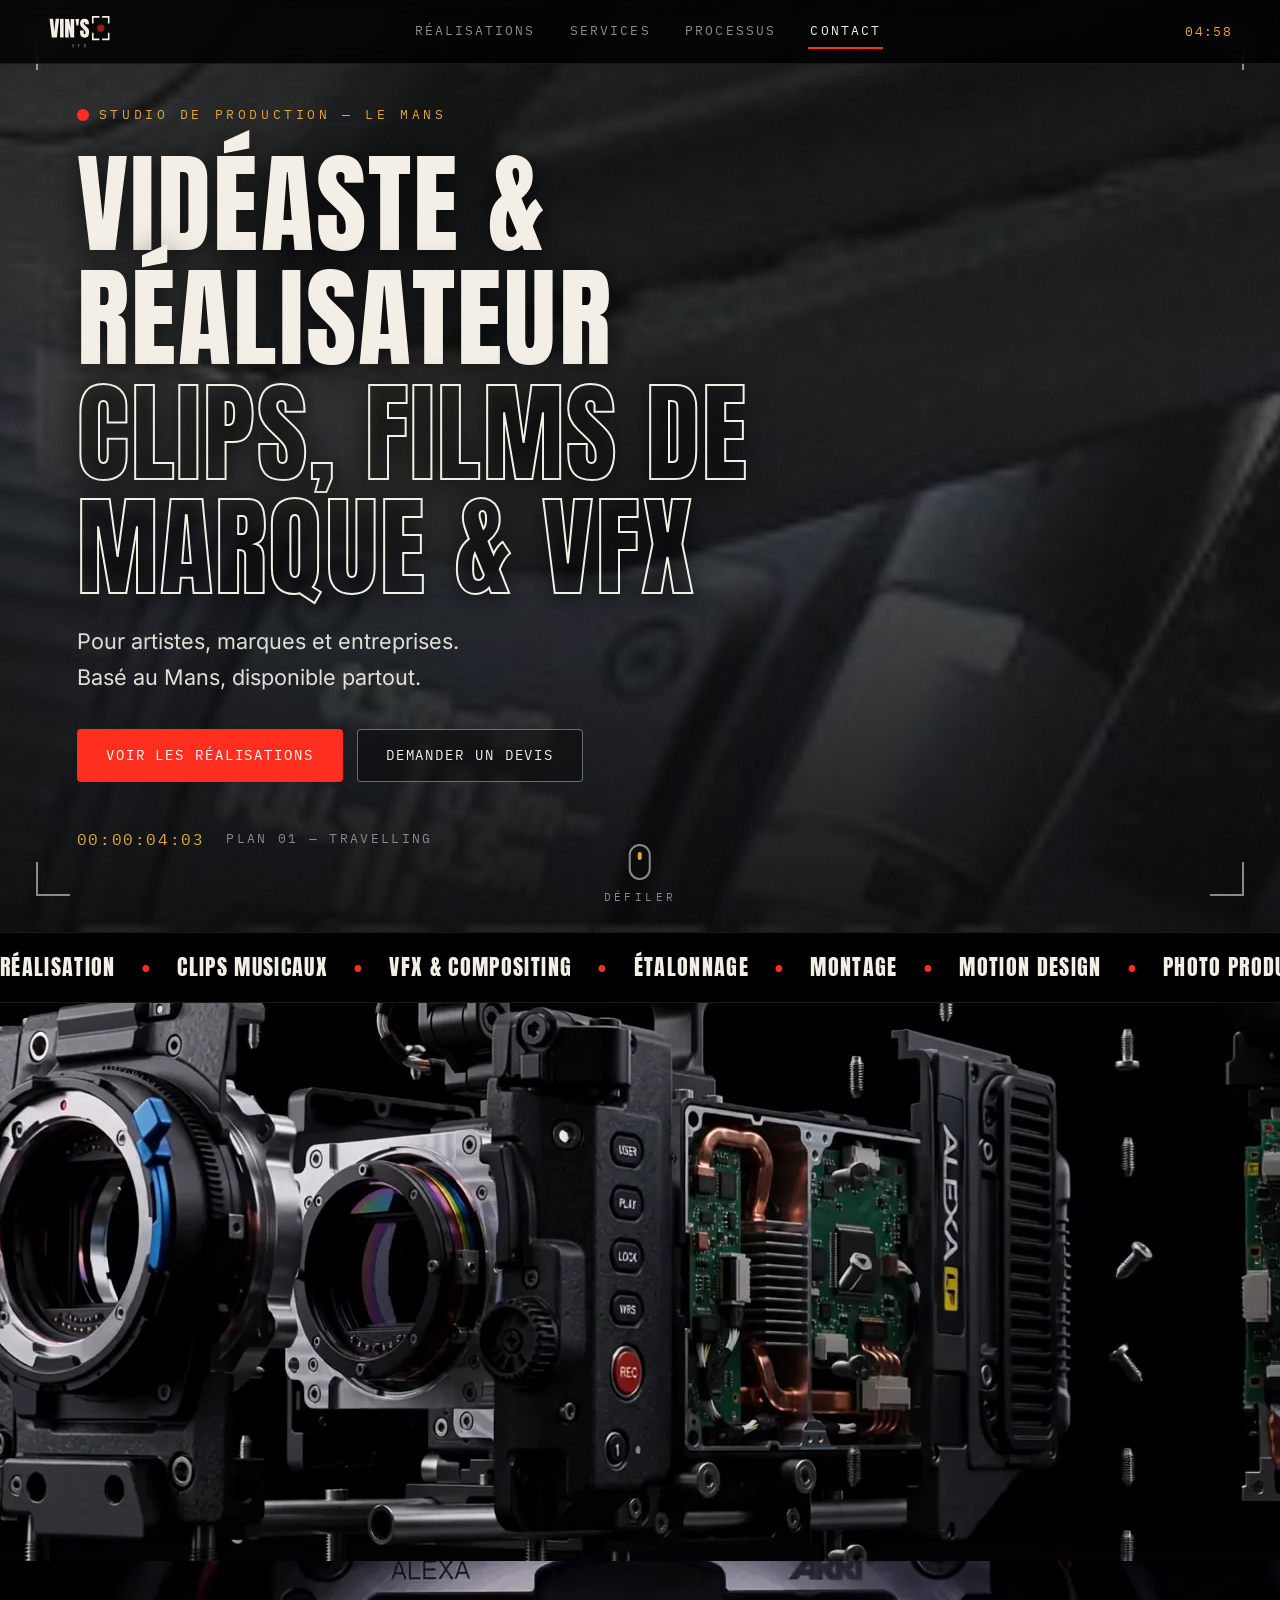
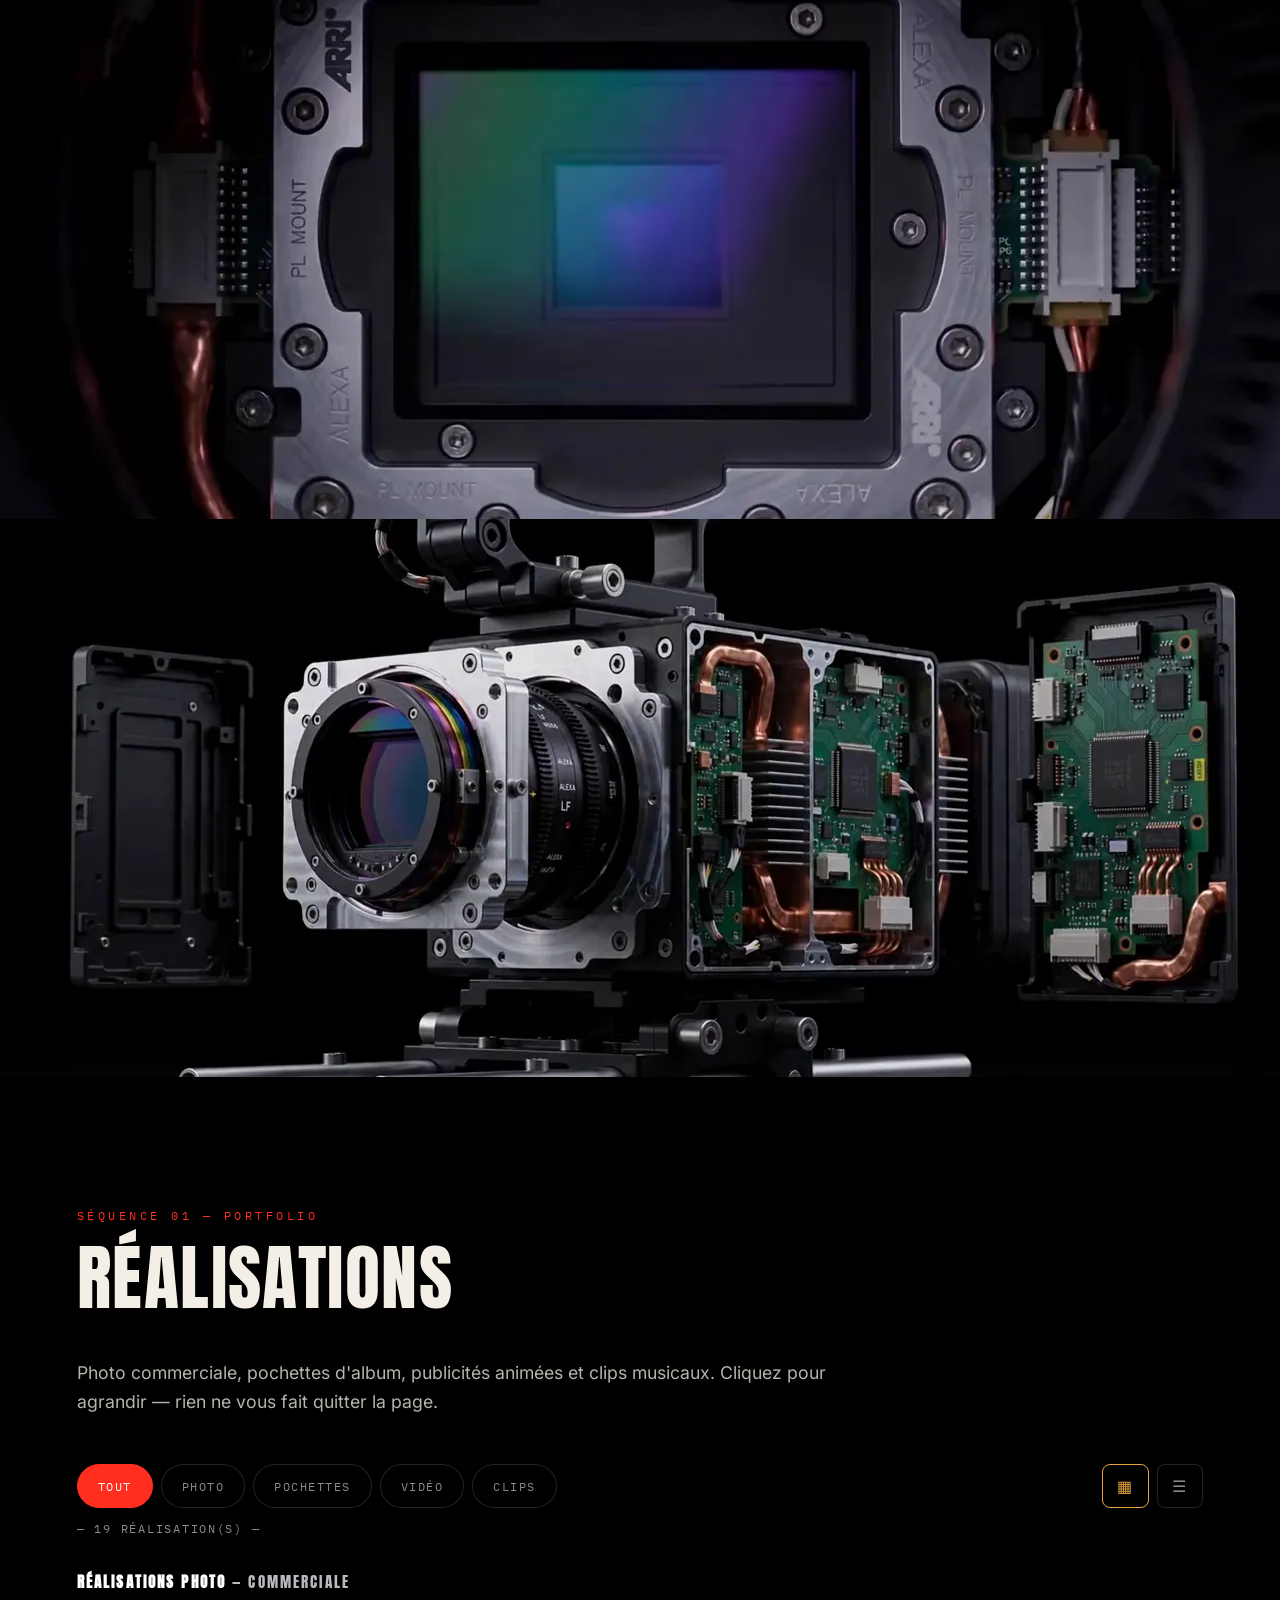
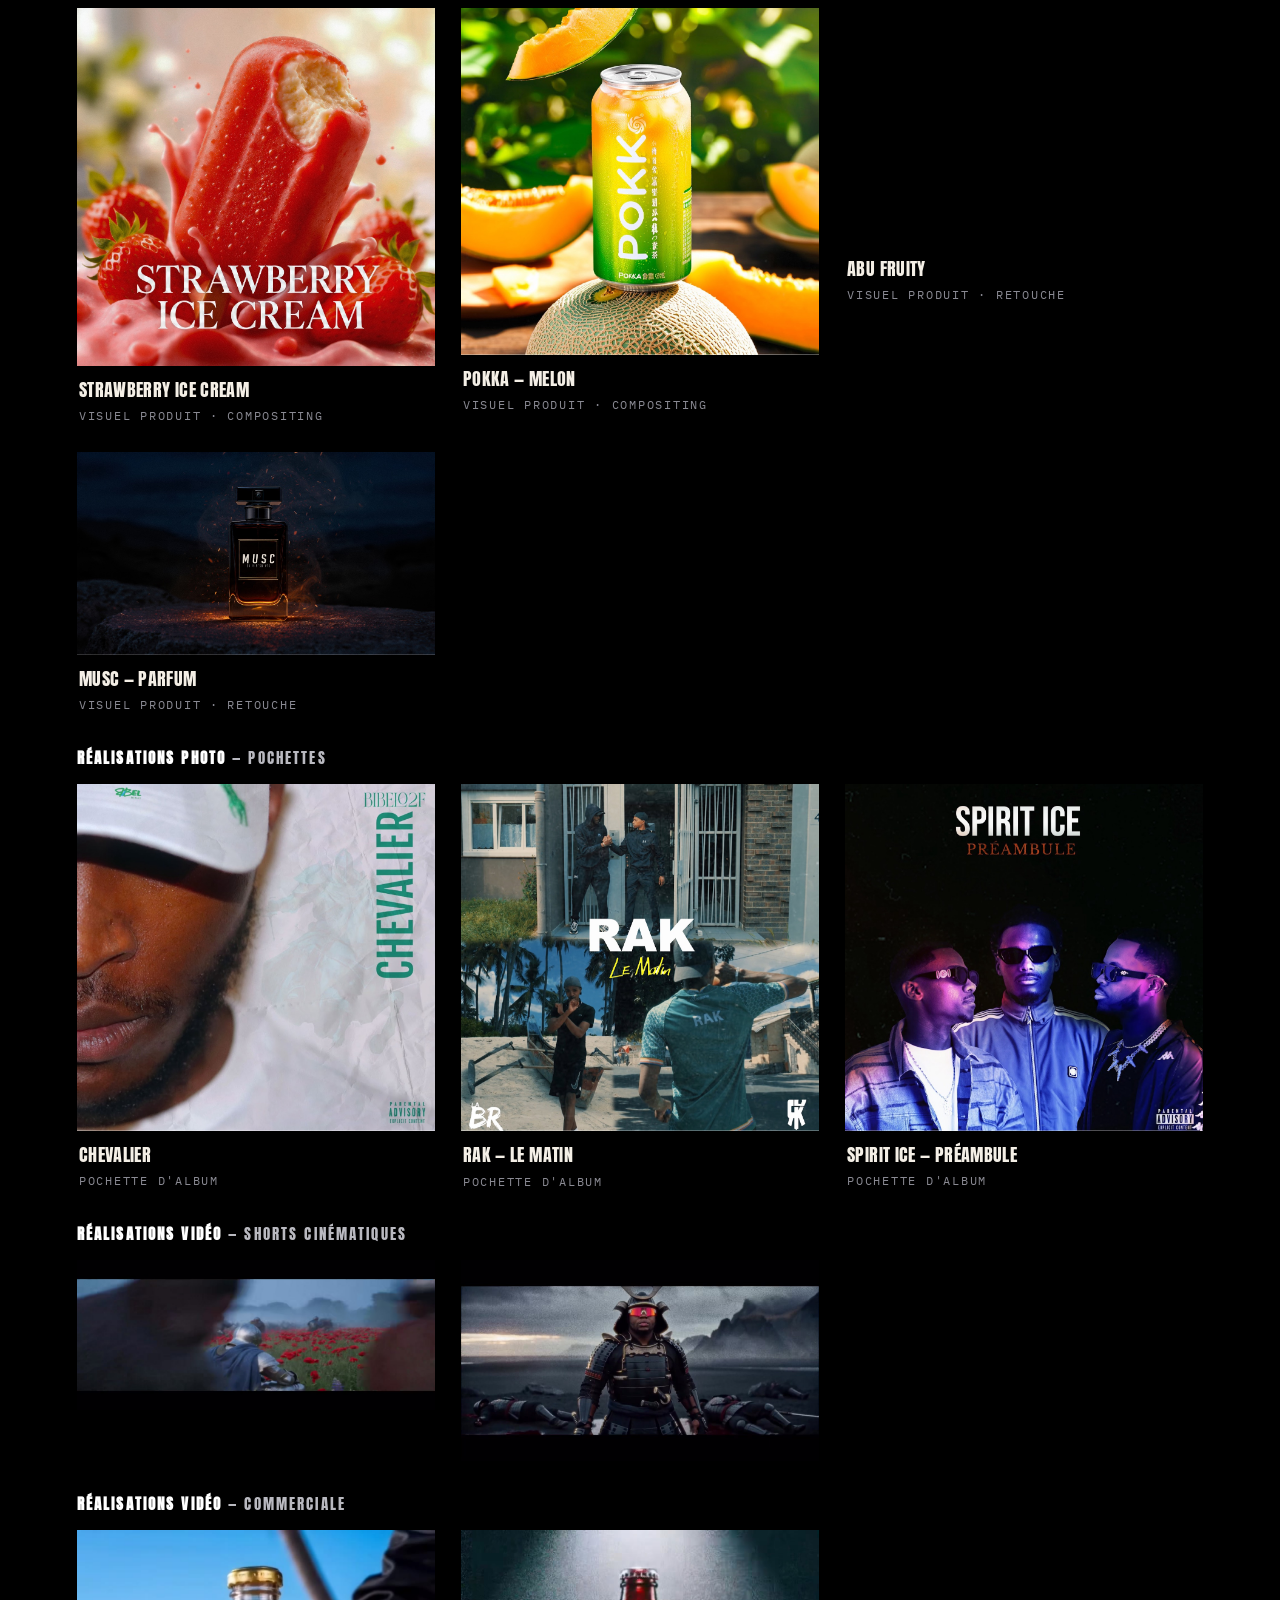
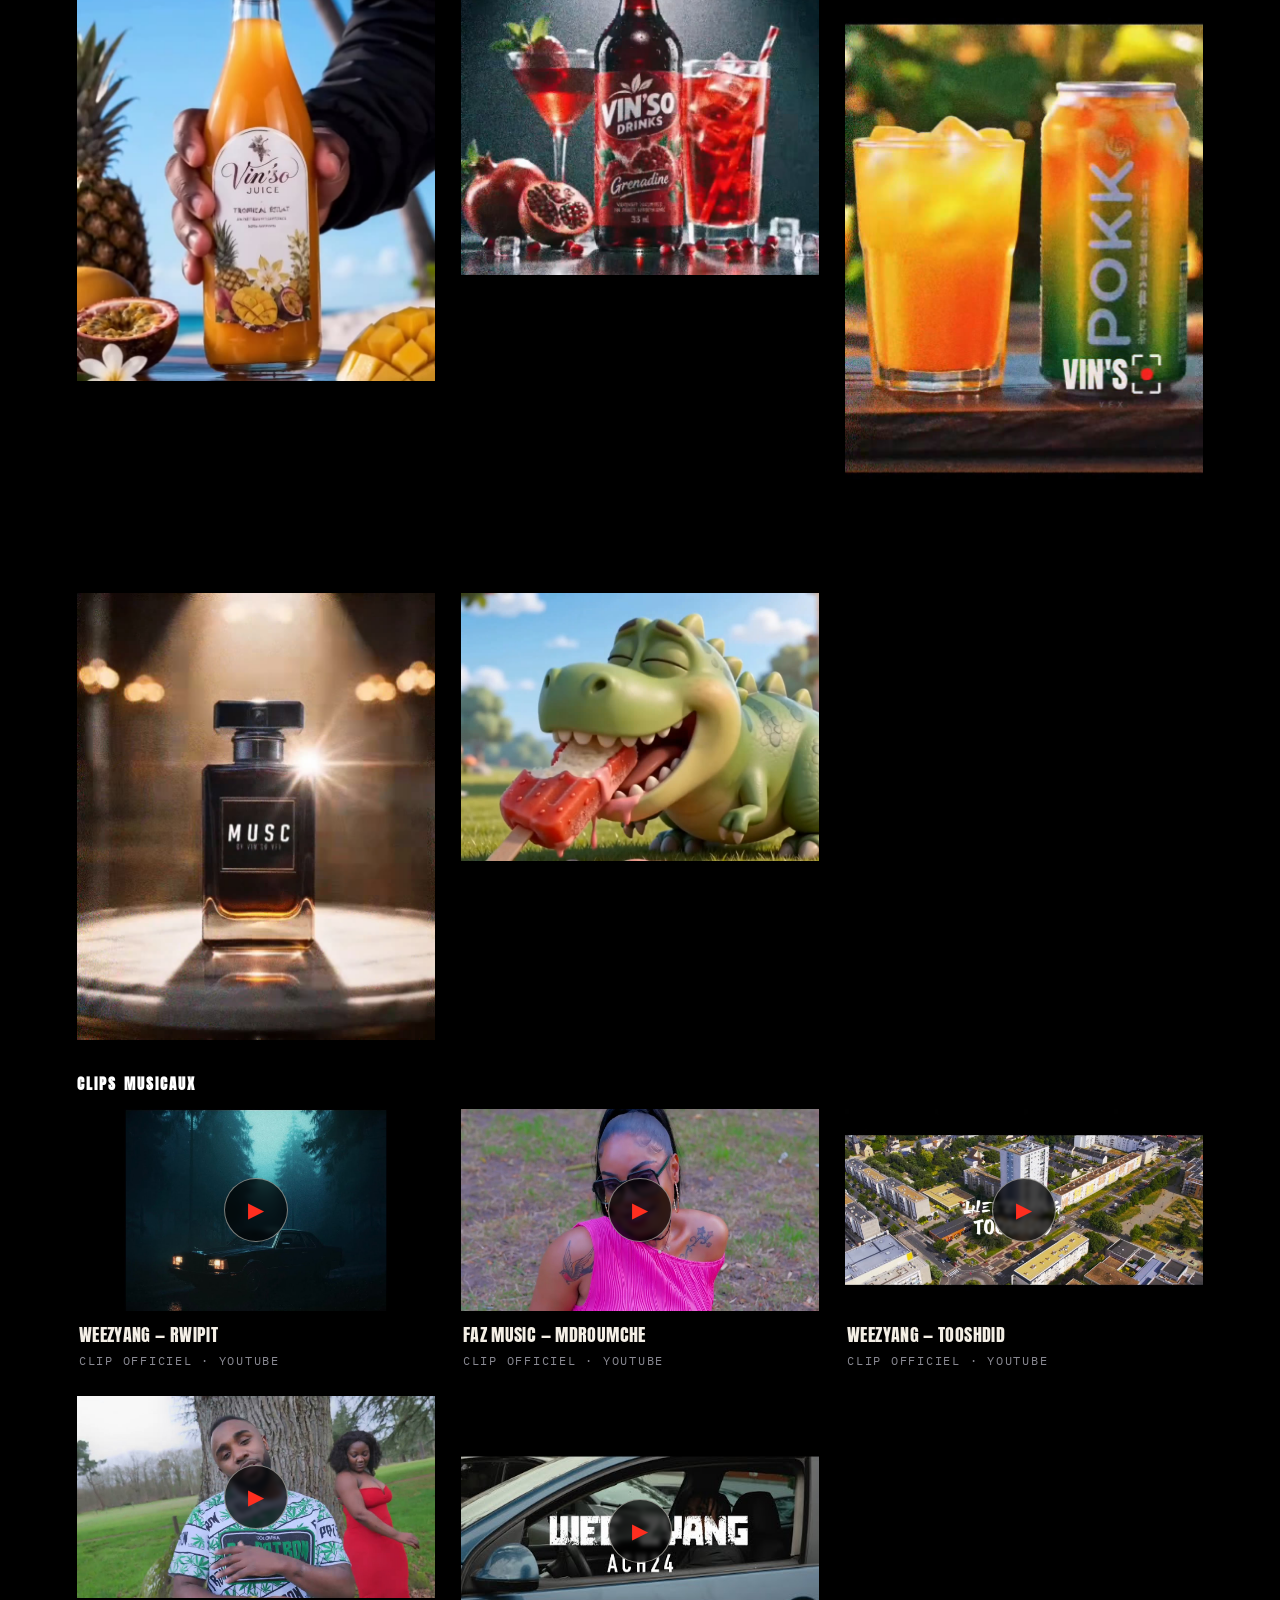
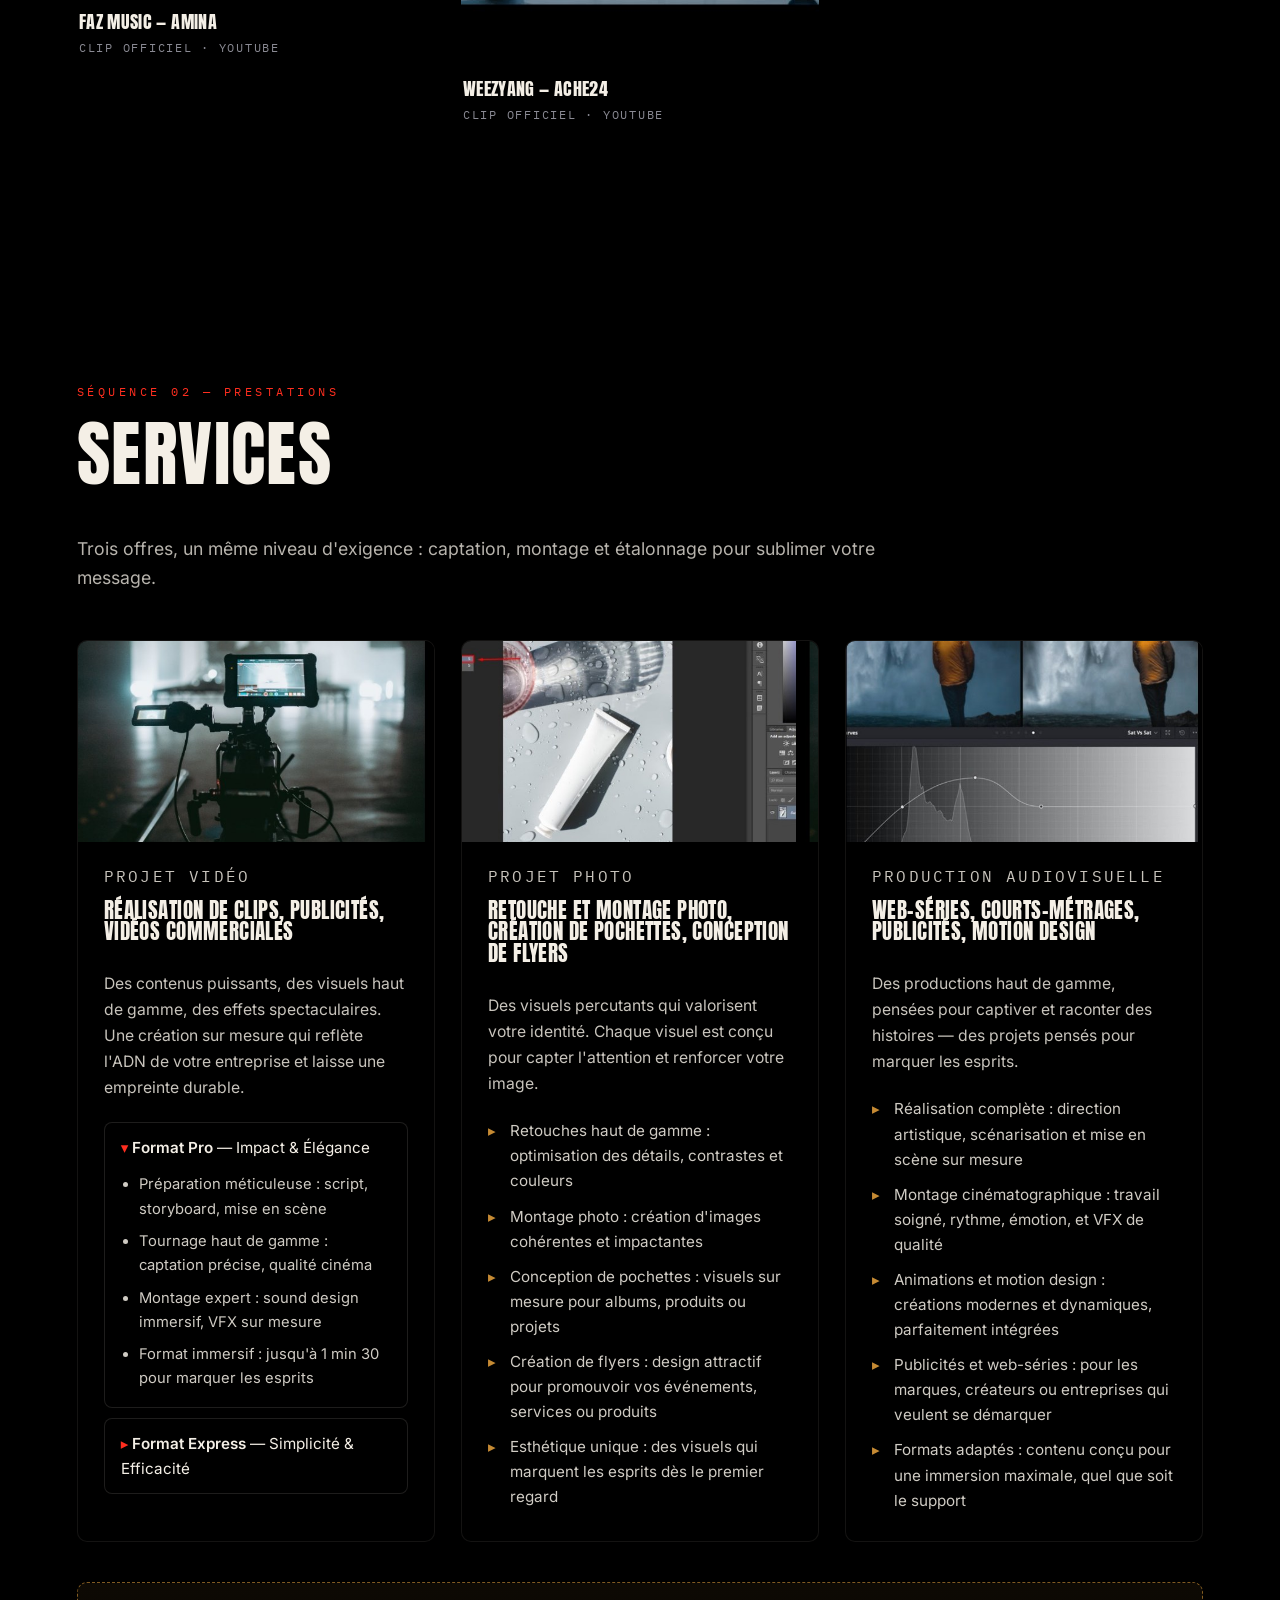
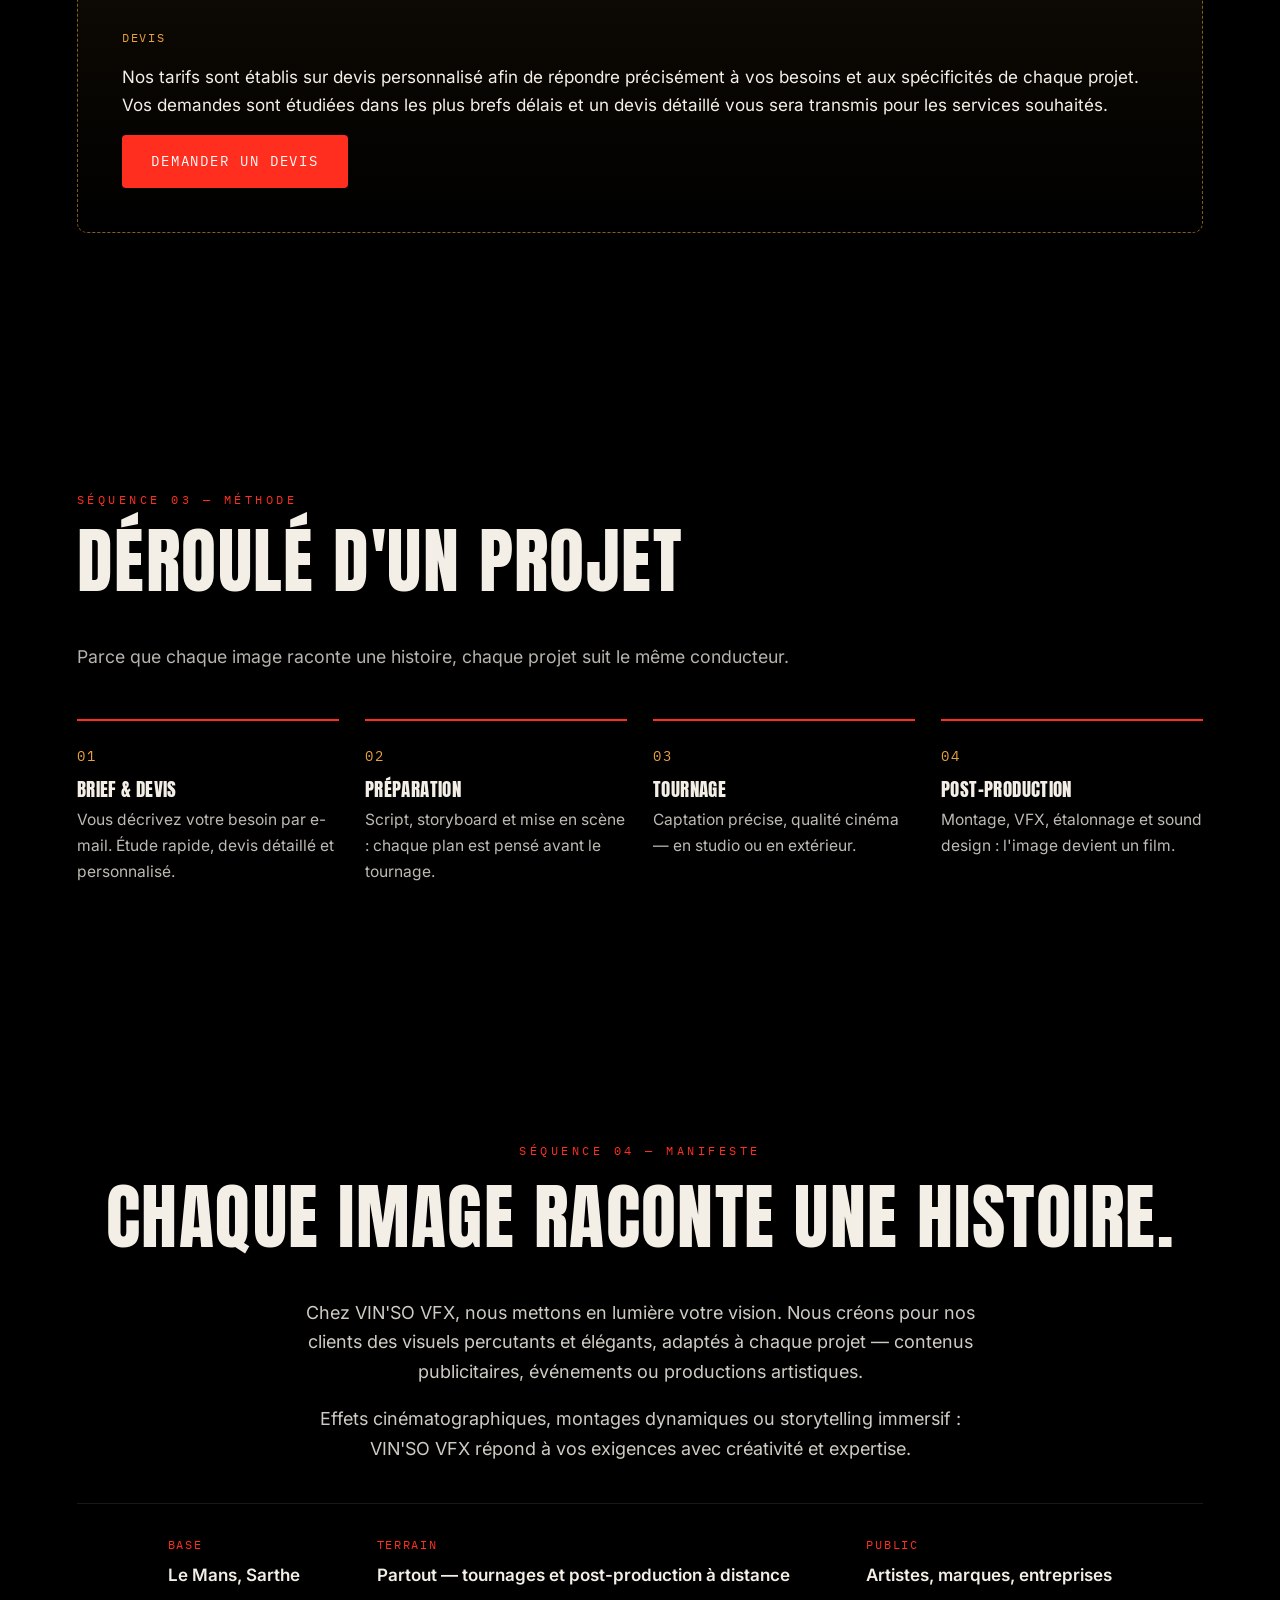
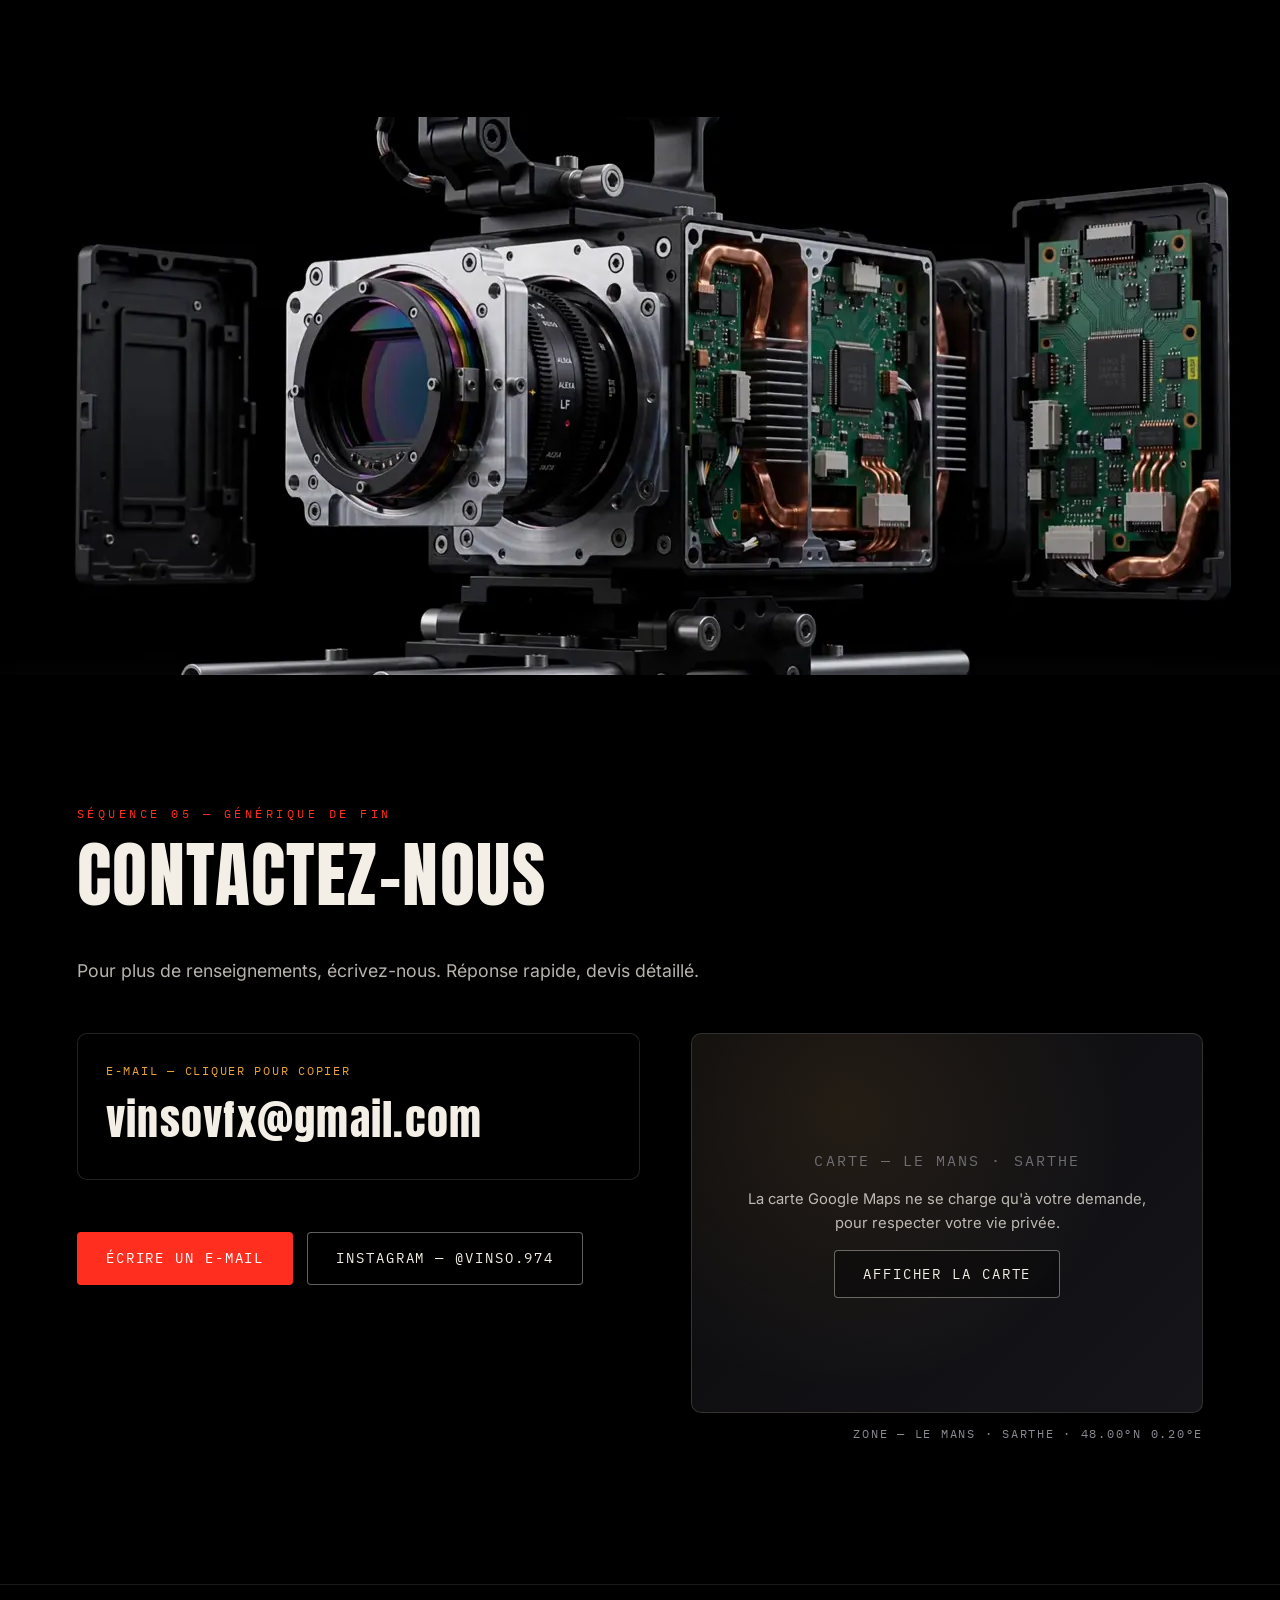
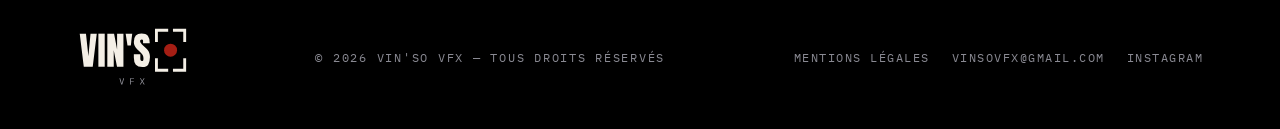
==== commit 38e2c915: "Lien mentions légales discrétisé" ====
--- a/index.html
+++ b/index.html
@@ -569,7 +569,7 @@
       <img src="assets/logo.svg?v=3" alt="VIN'SO VFX" width="110" height="30" loading="lazy">
       <p class="mono footer-line">© 2026 VIN'SO VFX — TOUS DROITS RÉSERVÉS</p>
       <nav class="footer-nav" aria-label="Liens de pied de page">
-        <a href="mentions-legales.html">Mentions légales</a>
+        <a href="mentions-legales.html" class="legal-link">Mentions légales</a>
         <a href="mailto:vinsovfx@gmail.com">vinsovfx@gmail.com</a>
         <a href="https://www.instagram.com/vinso.974" target="_blank" rel="noopener">Instagram</a>
       </nav>
--- a/css/style.css
+++ b/css/style.css
@@ -1,4 +1,13 @@
 /* VIN'SO VFX — « la station de post-production » */
+/* Polices auto-hébergées (RGPD : aucune requête vers Google Fonts) */
+@font-face { font-family: 'Anton'; font-style: normal; font-weight: 400; font-display: swap; src: url('../assets/fonts/anton-latin-400-normal.woff2') format('woff2'); }
+@font-face { font-family: 'Inter'; font-style: normal; font-weight: 400; font-display: swap; src: url('../assets/fonts/inter-latin-400-normal.woff2') format('woff2'); }
+@font-face { font-family: 'Inter'; font-style: normal; font-weight: 500; font-display: swap; src: url('../assets/fonts/inter-latin-500-normal.woff2') format('woff2'); }
+@font-face { font-family: 'Inter'; font-style: normal; font-weight: 600; font-display: swap; src: url('../assets/fonts/inter-latin-600-normal.woff2') format('woff2'); }
+@font-face { font-family: 'IBM Plex Mono'; font-style: normal; font-weight: 400; font-display: swap; src: url('../assets/fonts/ibm-plex-mono-latin-400-normal.woff2') format('woff2'); }
+@font-face { font-family: 'IBM Plex Mono'; font-style: normal; font-weight: 500; font-display: swap; src: url('../assets/fonts/ibm-plex-mono-latin-500-normal.woff2') format('woff2'); }
+@font-face { font-family: 'IBM Plex Mono'; font-style: normal; font-weight: 600; font-display: swap; src: url('../assets/fonts/ibm-plex-mono-latin-600-normal.woff2') format('woff2'); }
+
 :root {
   --noir: #000000;
   --noir-2: #000000;
@@ -10,6 +19,7 @@
   --font-display: 'Anton', Impact, 'Arial Narrow', sans-serif;
   --font-mono: 'IBM Plex Mono', 'Courier New', monospace;
   --font-text: 'Inter', system-ui, -apple-system, sans-serif;
+  --ink-dim: #b9b9c0;
   --radius: 10px;
   --header-h: 64px;
 }
@@ -79,7 +89,7 @@
   display: flex; align-items: center; justify-content: space-between;
   padding: 0 clamp(16px, 4vw, 48px);
   background: rgba(0, 0, 0, 0.82);
-    border-bottom: 1px solid rgba(244, 239, 230, 0.08);
+  border-bottom: 1px solid rgba(244, 239, 230, 0.08);
 }
 /* Le flou est porté par un pseudo-élément : appliqué directement sur
    .site-header, le backdrop-filter ferait du header le référent de
@@ -158,8 +168,7 @@
 .section { padding: clamp(72px, 10vw, 130px) clamp(20px, 6vw, 90px); max-width: 1460px; margin: 0 auto; }
 .section-head { max-width: 820px; margin-bottom: 48px; }
 .section-kicker { font-family: var(--font-mono); font-size: 0.78rem; letter-spacing: 0.28em; color: var(--rec); margin: 0 0 14px; }
-.section-intro { color: var(--clap); font-size: 1.1rem; max-width: 56em; margin: 0; }
-.section-intro { color: var(--pellicule); opacity: 0.75; }
+.section-intro { color: var(--pellicule); opacity: 0.75; font-size: 1.1rem; max-width: 56em; margin: 0; }
 
 .reveal { opacity: 0; transform: translateY(28px); transition: opacity 0.7s ease, transform 0.7s ease; }
 .reveal.is-visible { opacity: 1; transform: none; }
@@ -230,16 +239,6 @@
 .devis-box { border: 1px dashed rgba(232,163,61,0.55); border-radius: var(--radius); padding: clamp(24px, 4vw, 44px); background: linear-gradient(180deg, rgba(232,163,61,0.06), transparent); display: flex; flex-direction: column; gap: 16px; align-items: flex-start; }
 .devis-tag { color: var(--ambre); margin: 0; }
 .devis-box p:not(.devis-tag) { margin: 0; max-width: 60em; }
-
-/* ---------- Labo ---------- */
-.section-labo { background: var(--noir-2); max-width: none; }
-.section-labo .section-head { max-width: 1460px; margin-left: auto; margin-right: auto; padding: 0 clamp(20px, 6vw, 90px); }
-.labo-grid { display: grid; grid-template-columns: repeat(auto-fit, minmax(280px, 1fr)); gap: 26px; max-width: 1460px; margin: 0 auto; padding: 0 clamp(20px, 6vw, 90px); }
-.labo-item { margin: 0; background: var(--noir); border: 1px solid rgba(244,239,230,0.08); border-radius: var(--radius); overflow: hidden; }
-.labo-item img { aspect-ratio: 1 / 1; width: 100%; object-fit: cover; }
-.labo-item:nth-child(3) img { aspect-ratio: 16 / 10; }
-.labo-item figcaption { padding: 16px 20px 20px; display: flex; flex-direction: column; gap: 6px; font-size: 0.95rem; opacity: 0.85; }
-.labo-item figcaption .mono { color: var(--ambre); }
 
 /* ---------- Processus ---------- */
 .process-list { list-style: none; margin: 0; padding: 0; display: grid; grid-template-columns: repeat(auto-fit, minmax(220px, 1fr)); gap: 26px; counter-reset: step; }
@@ -352,6 +351,7 @@
 #epilogue .scrollvid-fallback { background-image: url('../assets/img/epilogue-poster.webp'); }
 
 /* Fallback : poster statique si la vidéo ne peut pas être pilotée */
+.scrollvid.no-webgl { height: auto !important; }
 .scrollvid.no-webgl .scrollvid-pin { position: relative; height: 62vh; height: 62svh; }
 .scrollvid.no-webgl .scrollvid-video { display: none; }
 .scrollvid.no-webgl .scrollvid-fallback { display: block; }
@@ -372,6 +372,16 @@
 /* Sous-blocs du portfolio (catégories du site original) */
 .works-group { margin-top: 2.2rem; }
 .works-group:first-of-type { margin-top: 0.4rem; }
-.works-sub { font-size: 0.95rem; letter-spacing: 0.14em; text-transform: uppercase; margin: 0 0 1.1rem; color: var(--ink-dim, #b9b9c0); }
+.works-sub { font-size: 0.95rem; letter-spacing: 0.14em; text-transform: uppercase; margin: 0 0 1.1rem; color: var(--ink-dim); }
 .works-sub strong { color: #fff; font-weight: 700; }
 .works-group.is-hidden { display: none; }
+
+/* Carte : chargée seulement au clic (pas de cookies Google avant consentement) */
+.map-facade { position: relative; width: 100%; height: 380px; display: flex; flex-direction: column; align-items: center; justify-content: center; gap: 14px; text-align: center; padding: 24px;
+  border: 1px solid rgba(244,239,230,0.14); border-radius: var(--radius);
+  background: radial-gradient(circle at 30% 20%, rgba(232,163,61,0.10), transparent 60%), linear-gradient(135deg, #0b0b0d, #15151a); }
+.map-facade p { margin: 0; max-width: 28em; font-size: 0.92rem; opacity: 0.75; }
+.contact-map iframe[hidden] { display: none; }
+/* Cible tactile minimale 44px */
+.filter-btn, .view-btn, .overlay-close { min-height: 44px; }
+.overlay-close { min-width: 44px; }
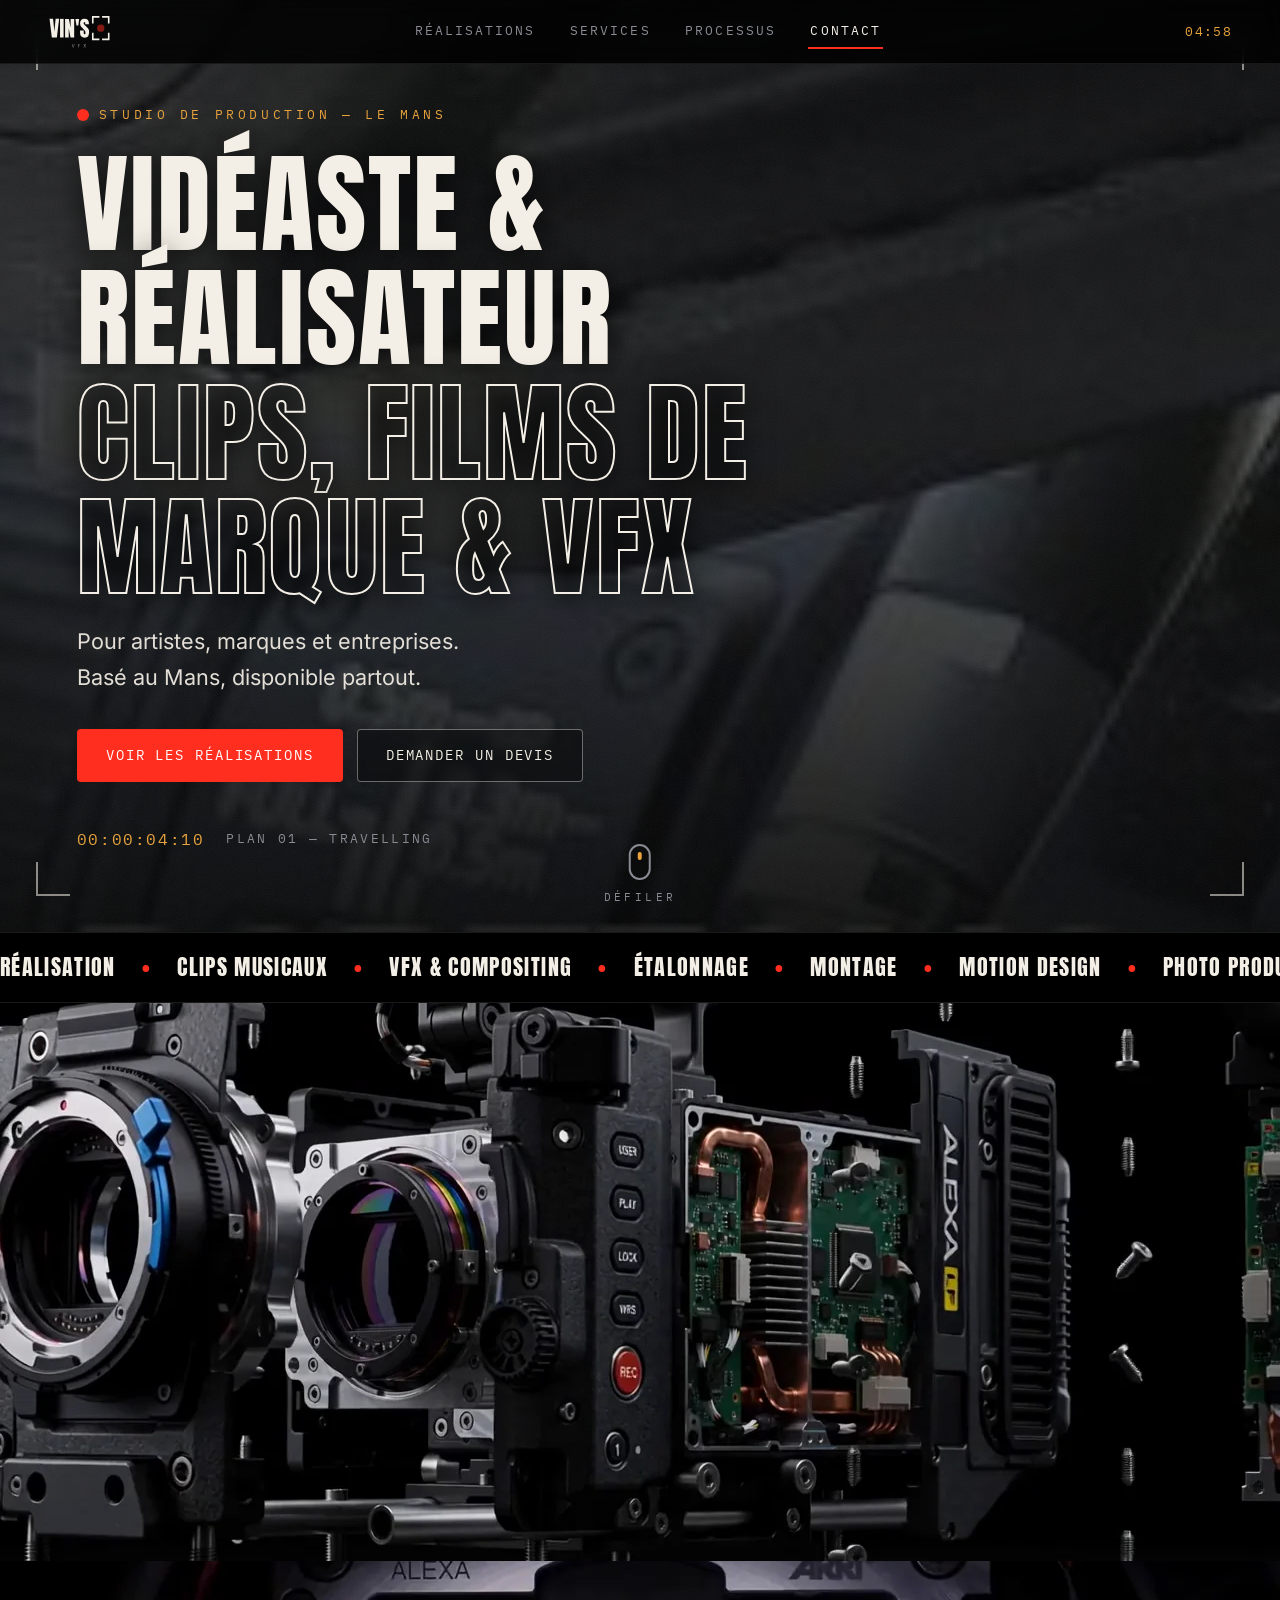
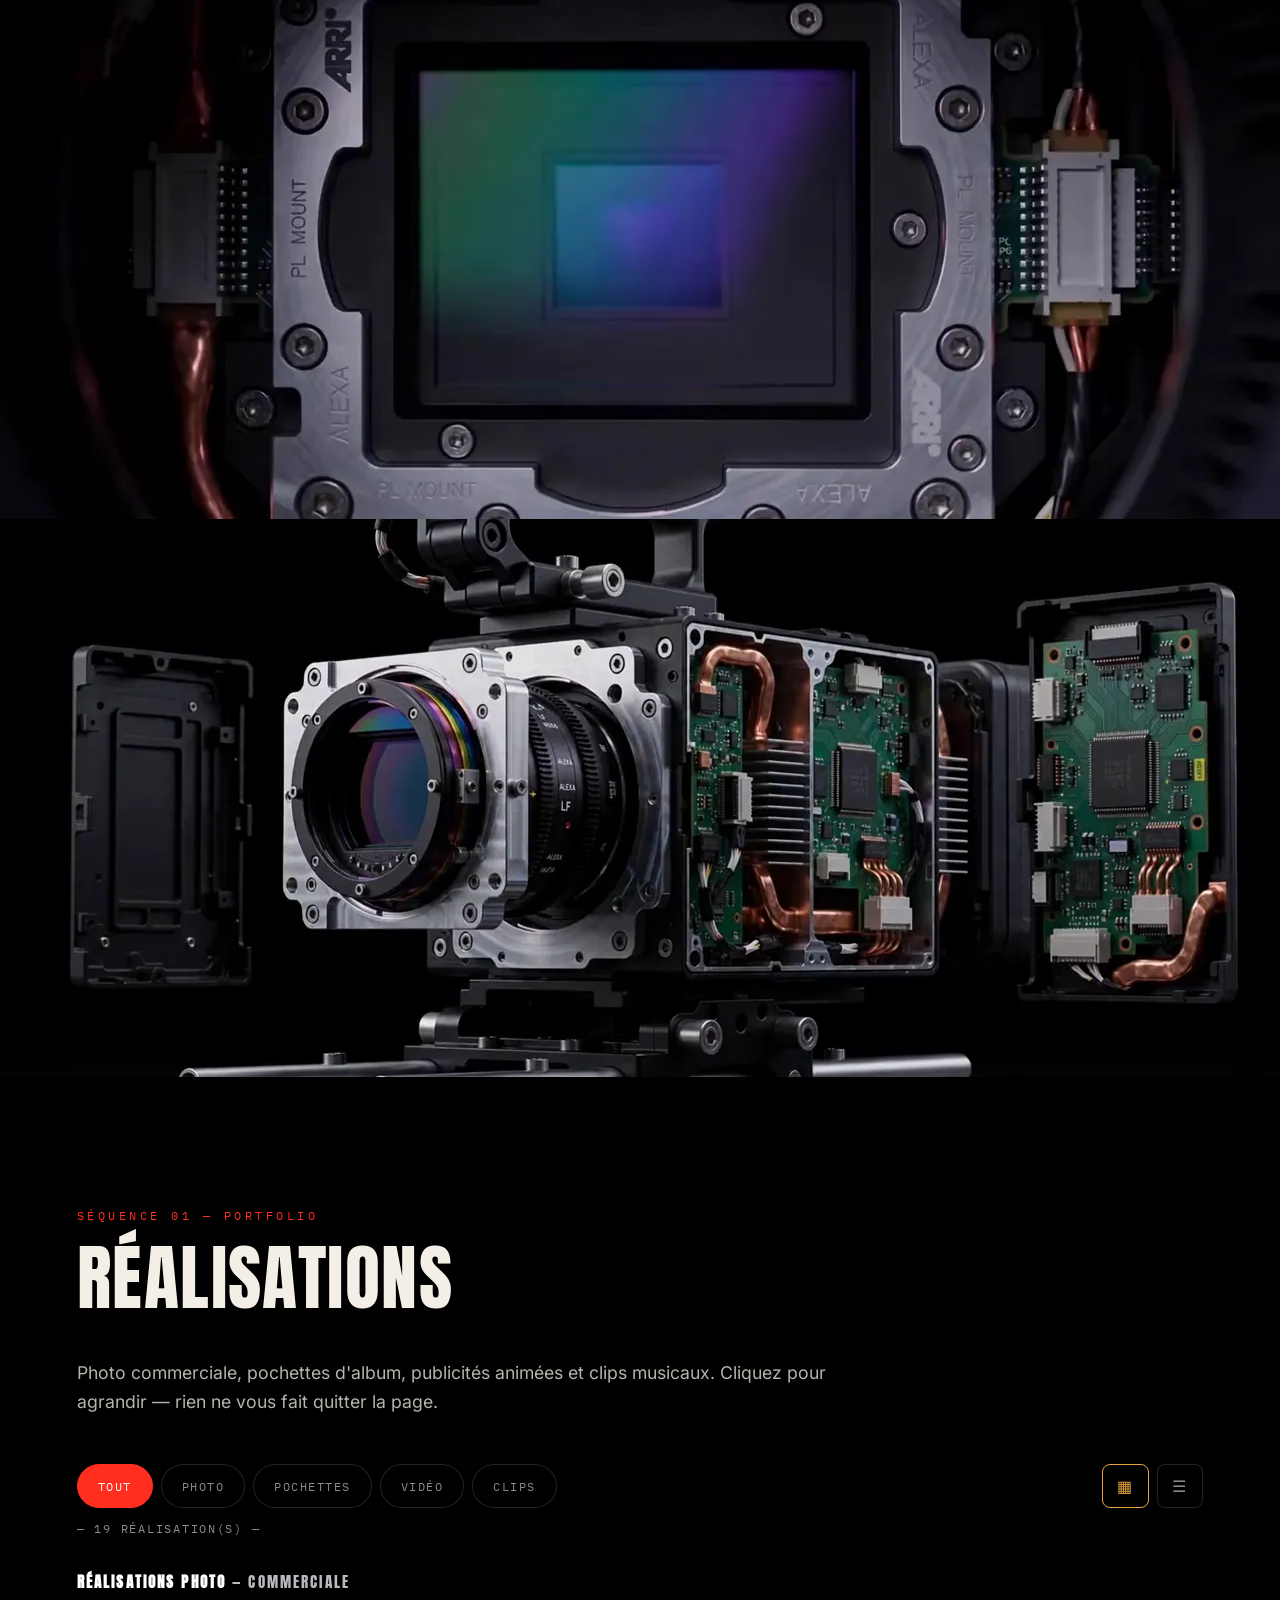
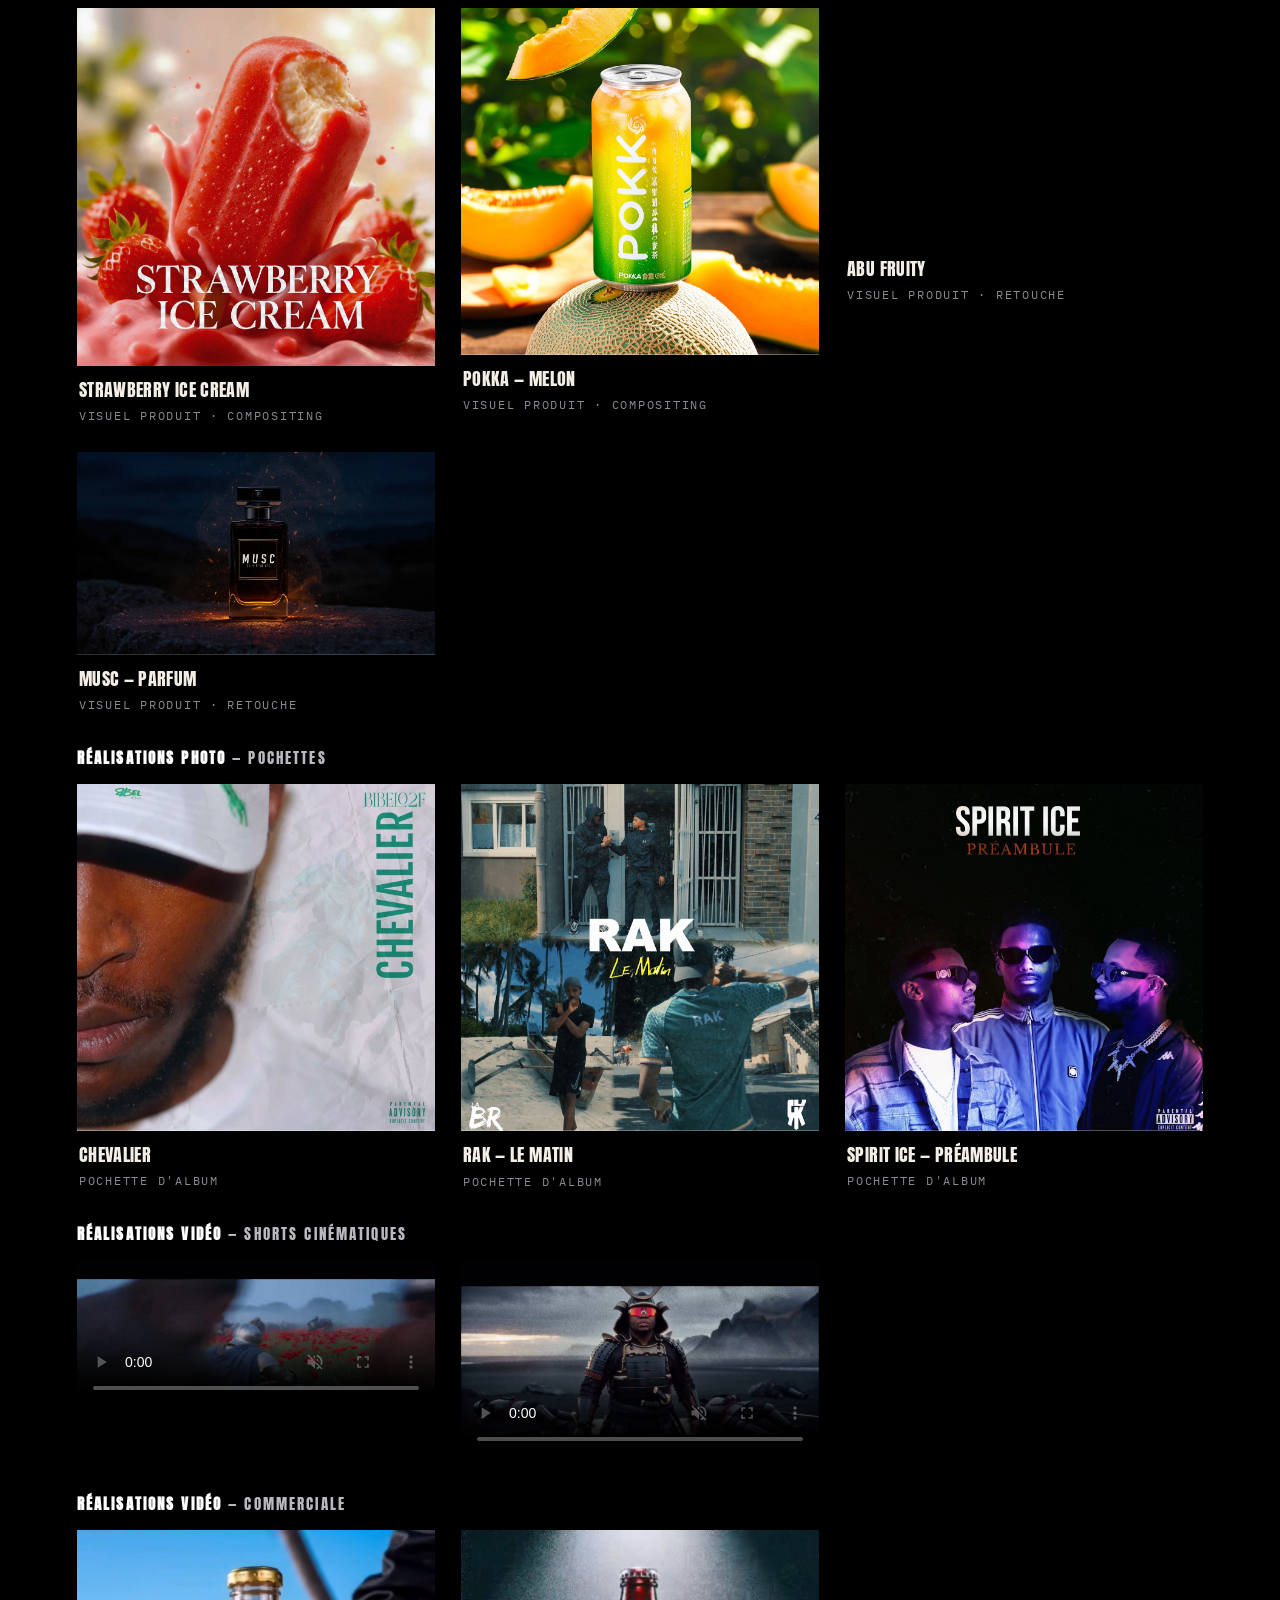
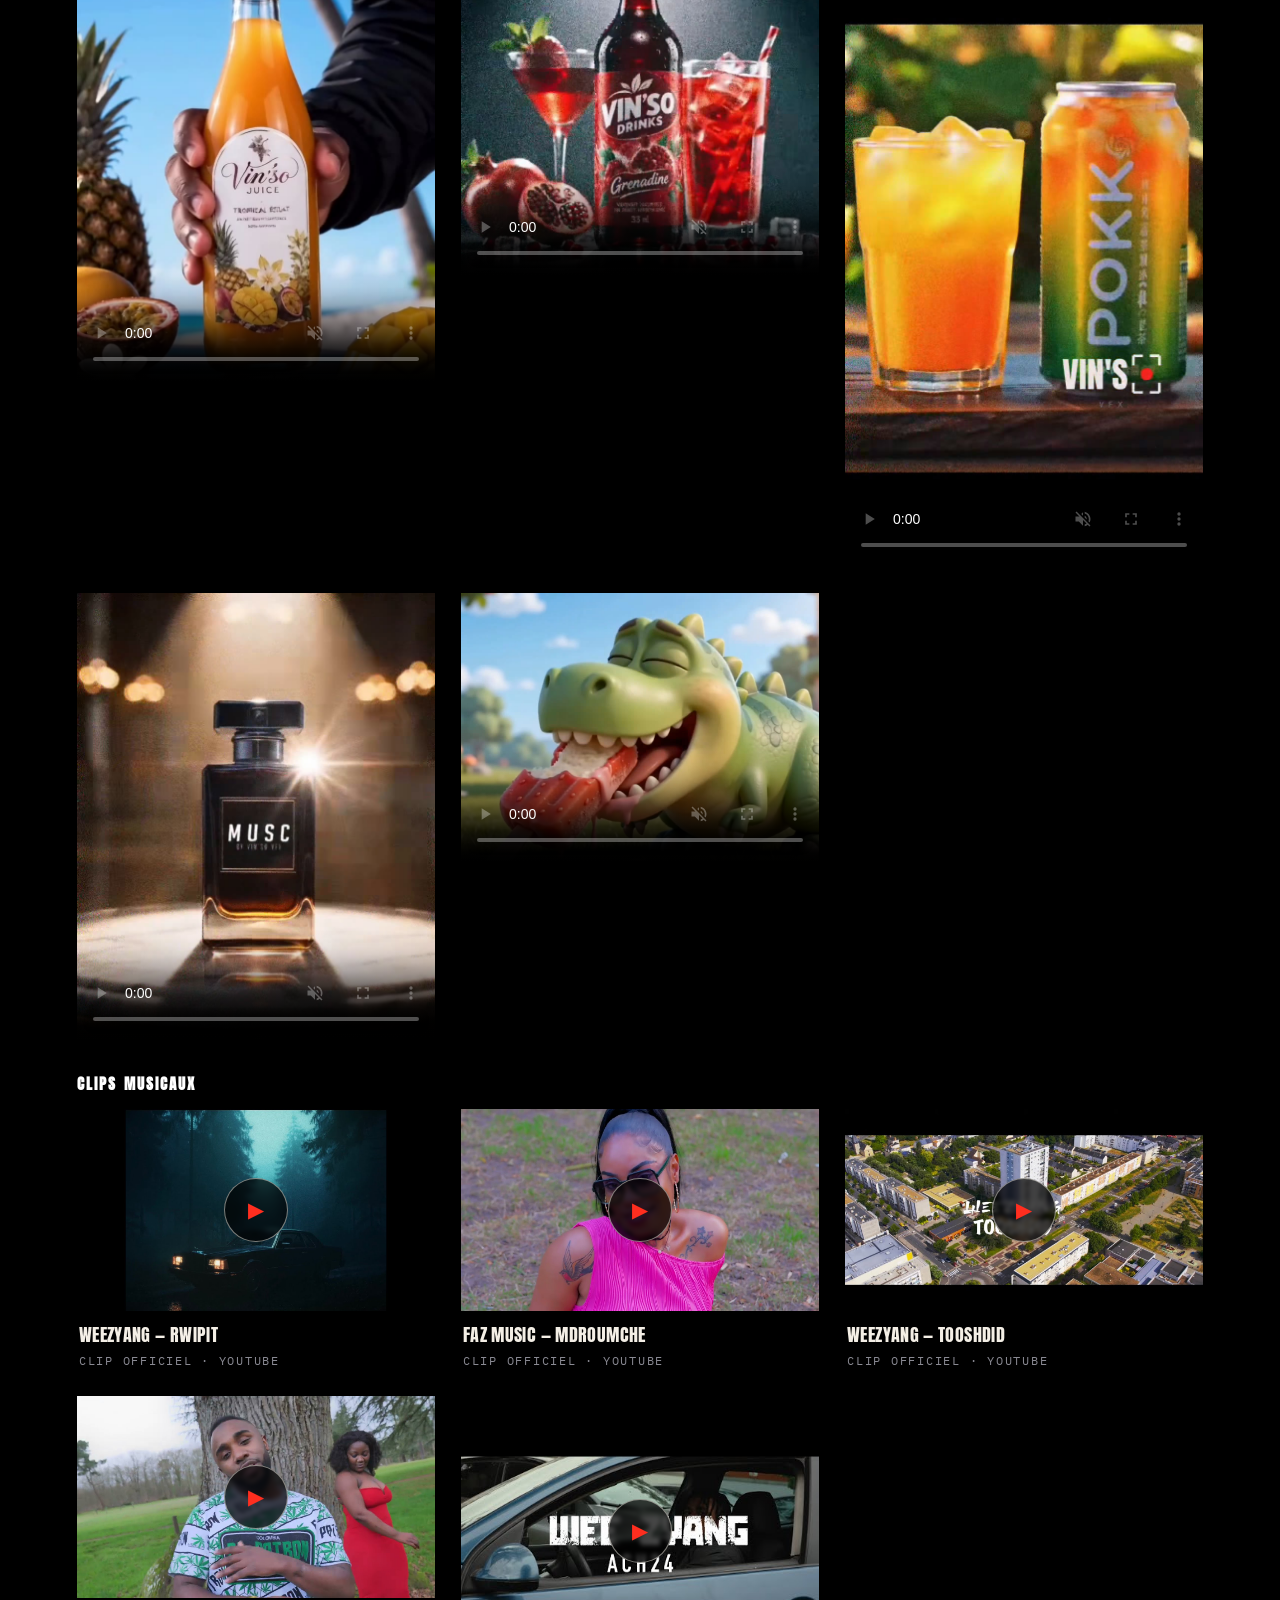
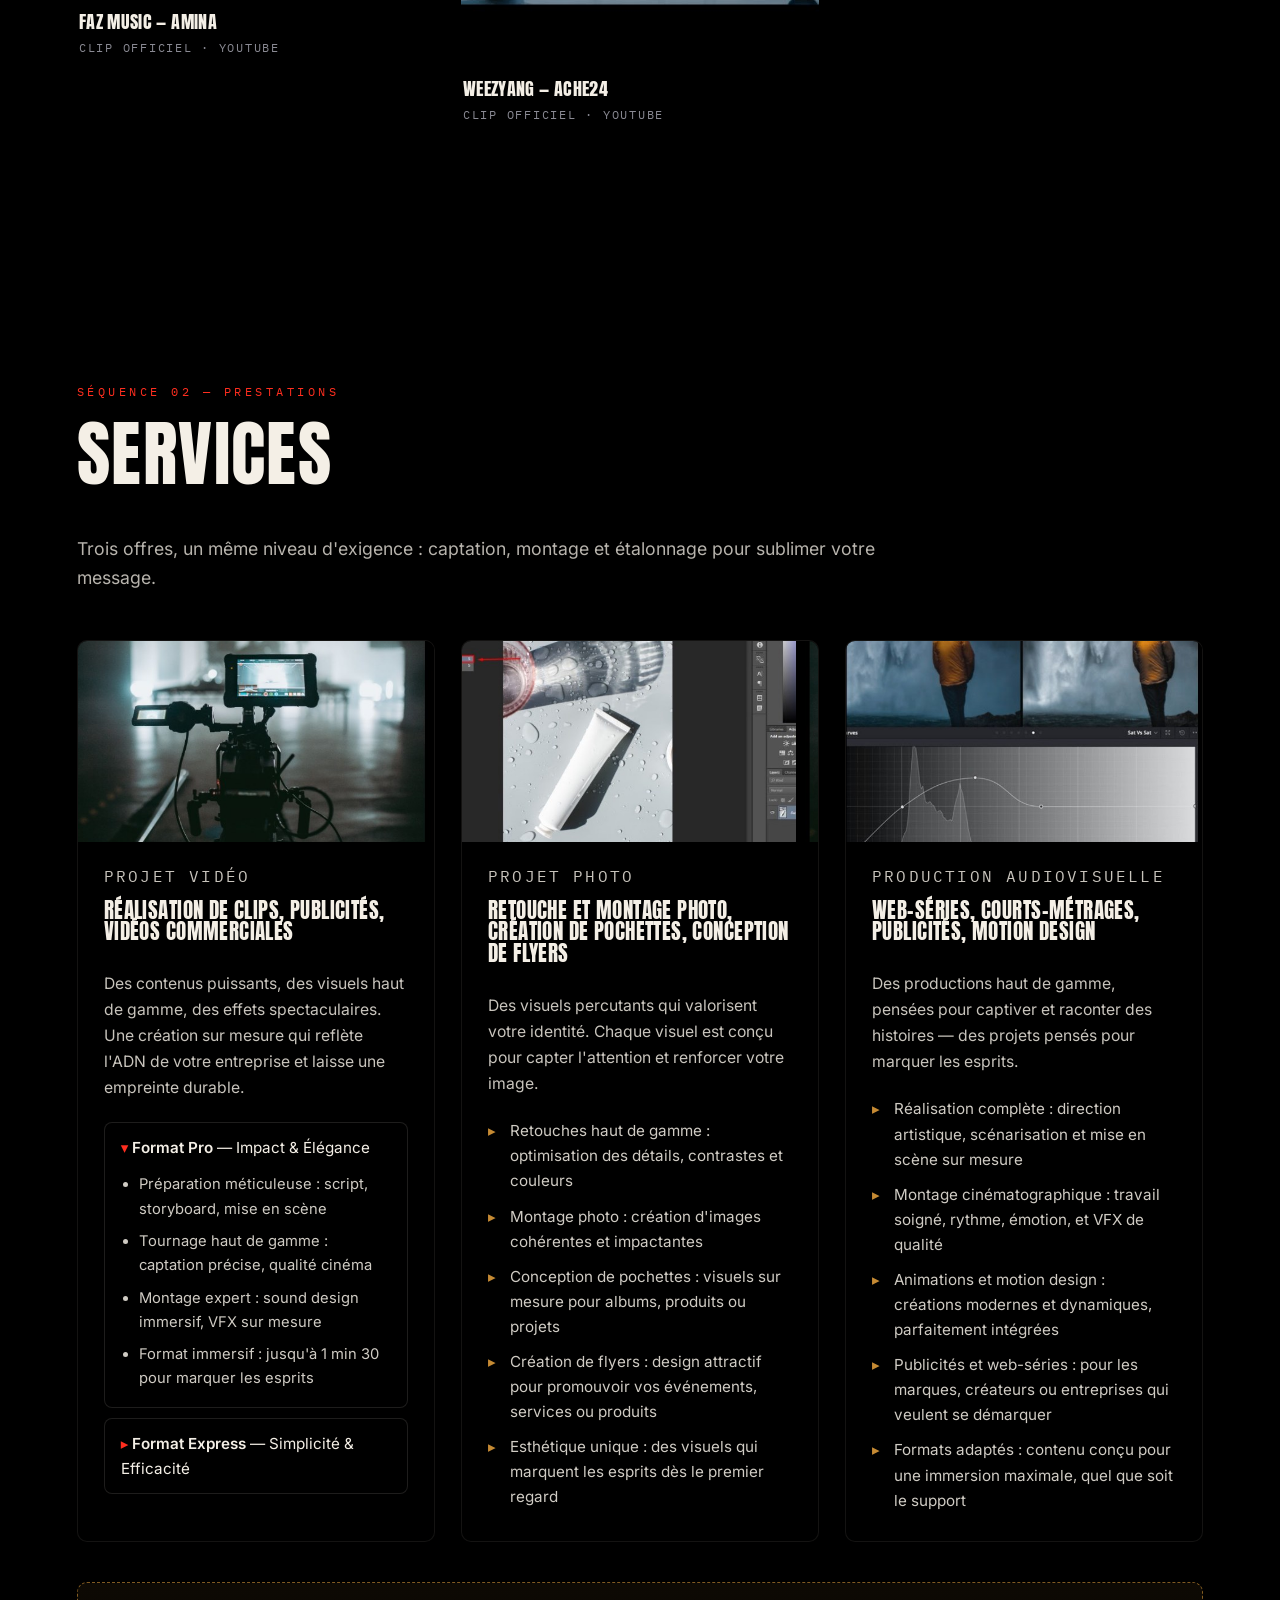
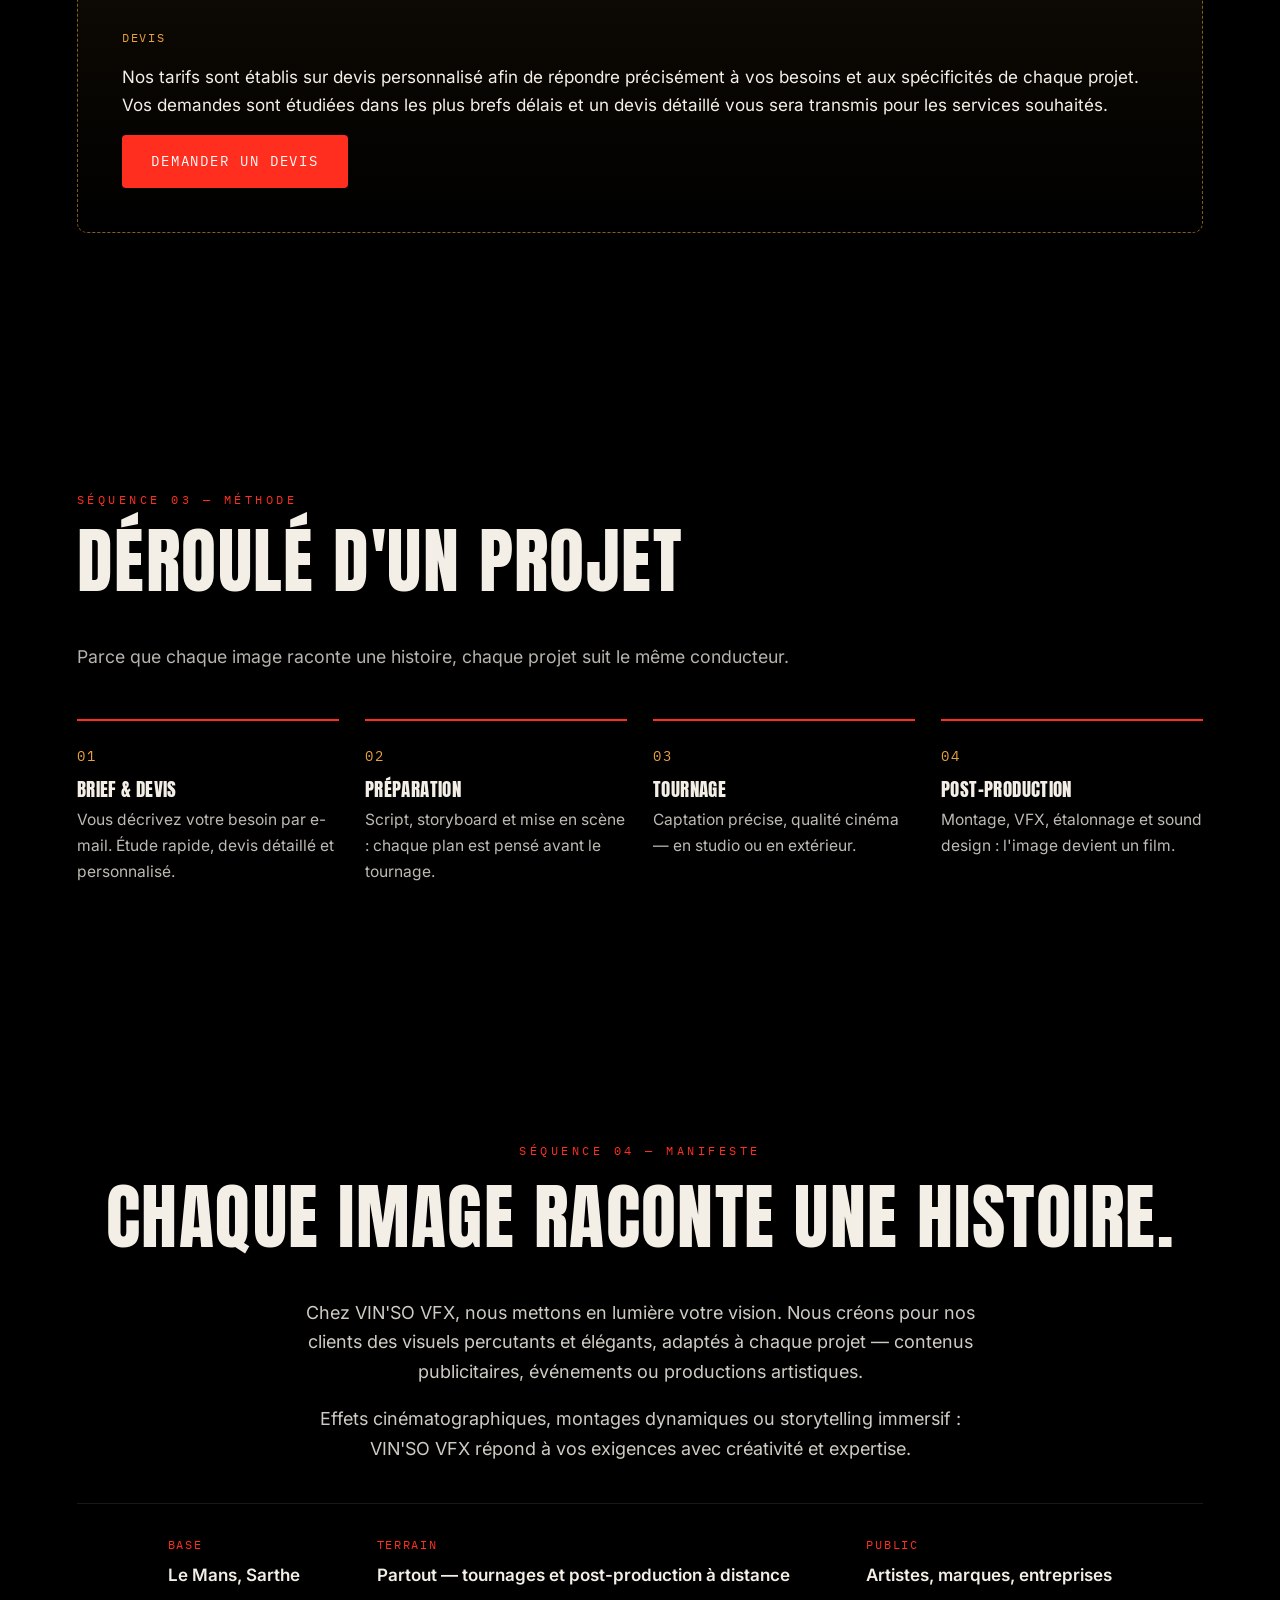
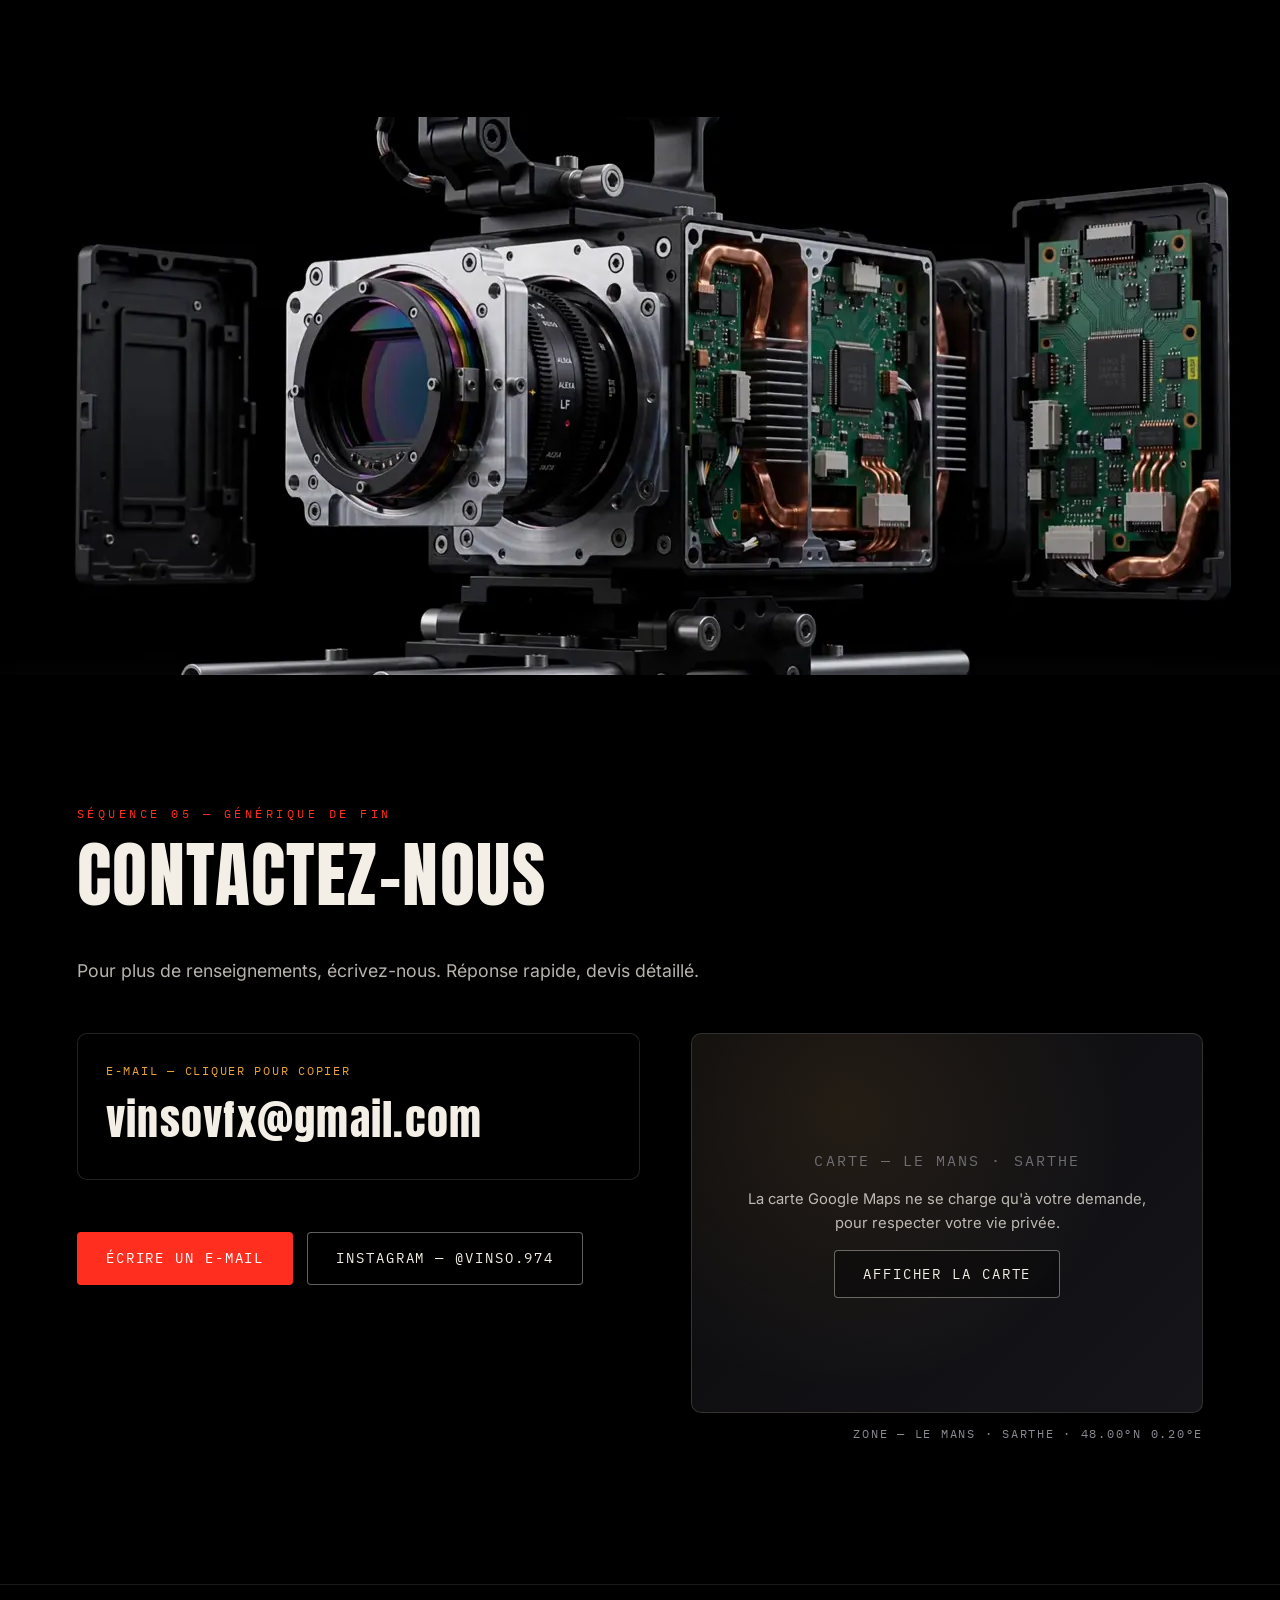
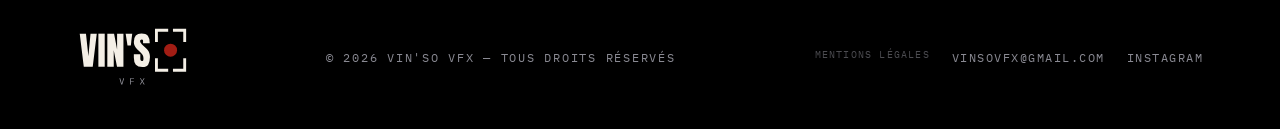
==== commit 05d54720: "Lecteurs vidéo directs : fin de la visionneuse" ====
--- a/index.html
+++ b/index.html
@@ -24,7 +24,7 @@
   <link rel="apple-touch-icon" href="assets/img/apple-touch-icon.png">
   <link rel="preload" href="assets/fonts/anton-latin-400-normal.woff2" as="font" type="font/woff2" crossorigin>
   <link rel="preload" href="assets/fonts/inter-latin-400-normal.woff2" as="font" type="font/woff2" crossorigin>
-  <link rel="stylesheet" href="css/style.css?v=6">
+  <link rel="stylesheet" href="css/style.css?v=7">
   <script type="application/ld+json">
   {
     "@context": "https://schema.org",
@@ -277,20 +277,18 @@
         <h3 class="works-sub"><strong>Réalisations vidéo</strong> — Shorts cinématiques</h3>
         <div class="works works-grid">
         <article class="work" data-cat="video" data-type="local-video" data-src="assets/vid/dragons-blood.mp4" data-title="Dragon's Blood — short cinématique">
-          <button class="work-media" aria-haspopup="dialog">
-            <video src="assets/vid/dragons-blood.mp4" poster="assets/img/dragons-blood-poster.jpg" data-autoplay muted loop playsinline preload="none" width="1720" height="720"></video>
-            <span class="work-zoom" aria-hidden="true">⤢</span>
-          </button>
+          <div class="work-media work-media--direct">
+            <video controls src="assets/vid/dragons-blood.mp4" poster="assets/img/dragons-blood-poster.jpg" data-autoplay muted loop playsinline preload="none" width="1720" height="720"></video>
+          </div>
           <div class="work-info">
             <h3>Dragon's Blood</h3>
             <p class="mono work-meta">SHORT · CINÉMATIQUE</p>
           </div>
         </article>
         <article class="work" data-cat="video" data-type="local-video" data-src="assets/vid/samourai.mp4" data-title="Samouraï — short cinématique">
-          <button class="work-media" aria-haspopup="dialog">
-            <video src="assets/vid/samourai.mp4" poster="assets/img/samourai-poster.jpg" data-autoplay muted loop playsinline preload="none" width="1280" height="720"></video>
-            <span class="work-zoom" aria-hidden="true">⤢</span>
-          </button>
+          <div class="work-media work-media--direct">
+            <video controls src="assets/vid/samourai.mp4" poster="assets/img/samourai-poster.jpg" data-autoplay muted loop playsinline preload="none" width="1280" height="720"></video>
+          </div>
           <div class="work-info">
             <h3>Samouraï</h3>
             <p class="mono work-meta">SHORT · CINÉMATIQUE</p>
@@ -303,50 +301,45 @@
         <h3 class="works-sub"><strong>Réalisations vidéo</strong> — Commerciale</h3>
         <div class="works works-grid">
         <article class="work" data-cat="video" data-type="local-video" data-src="assets/vid/vinso-juice.mp4" data-title="Vin'so Juice — publicité animée">
-          <button class="work-media" aria-haspopup="dialog">
-            <video src="assets/vid/vinso-juice.mp4" poster="assets/img/vinso-juice-poster.jpg" data-autoplay muted loop playsinline preload="none" width="720" height="906"></video>
-            <span class="work-zoom" aria-hidden="true">⤢</span>
-          </button>
+          <div class="work-media work-media--direct">
+            <video controls src="assets/vid/vinso-juice.mp4" poster="assets/img/vinso-juice-poster.jpg" data-autoplay muted loop playsinline preload="none" width="720" height="906"></video>
+          </div>
           <div class="work-info">
             <h3>Vin'so Juice — Animé</h3>
             <p class="mono work-meta">VIDÉO · COMPOSITING</p>
           </div>
         </article>
         <article class="work" data-cat="video" data-type="local-video" data-src="assets/vid/vinso-drinks-grenadine.mp4" data-title="Vin'so Drinks — publicité grenadine">
-          <button class="work-media" aria-haspopup="dialog">
-            <video src="assets/vid/vinso-drinks-grenadine.mp4" poster="assets/img/vinso-drinks-grenadine-poster.jpg" data-autoplay muted loop playsinline preload="none" width="748" height="720"></video>
-            <span class="work-zoom" aria-hidden="true">⤢</span>
-          </button>
+          <div class="work-media work-media--direct">
+            <video controls src="assets/vid/vinso-drinks-grenadine.mp4" poster="assets/img/vinso-drinks-grenadine-poster.jpg" data-autoplay muted loop playsinline preload="none" width="748" height="720"></video>
+          </div>
           <div class="work-info">
             <h3>Vin'so Drinks — Grenadine</h3>
             <p class="mono work-meta">VIDÉO · COMPOSITING</p>
           </div>
         </article>
         <article class="work" data-cat="video" data-type="local-video" data-src="assets/vid/pokka-melon.mp4" data-title="POKKA — publicité melon">
-          <button class="work-media" aria-haspopup="dialog">
-            <video src="assets/vid/pokka-melon.mp4" poster="assets/img/pokka-melon-poster.jpg" data-autoplay muted loop playsinline preload="none" width="720" height="1280"></video>
-            <span class="work-zoom" aria-hidden="true">⤢</span>
-          </button>
+          <div class="work-media work-media--direct">
+            <video controls src="assets/vid/pokka-melon.mp4" poster="assets/img/pokka-melon-poster.jpg" data-autoplay muted loop playsinline preload="none" width="720" height="1280"></video>
+          </div>
           <div class="work-info">
             <h3>POKKA — Melon</h3>
             <p class="mono work-meta">VIDÉO · COMPOSITING</p>
           </div>
         </article>
         <article class="work" data-cat="video" data-type="local-video" data-src="assets/vid/musc-parfum.mp4" data-title="MUSC — publicité parfum">
-          <button class="work-media" aria-haspopup="dialog">
-            <video src="assets/vid/musc-parfum.mp4" poster="assets/img/musc-parfum-poster.jpg" data-autoplay muted loop playsinline preload="none" width="720" height="900"></video>
-            <span class="work-zoom" aria-hidden="true">⤢</span>
-          </button>
+          <div class="work-media work-media--direct">
+            <video controls src="assets/vid/musc-parfum.mp4" poster="assets/img/musc-parfum-poster.jpg" data-autoplay muted loop playsinline preload="none" width="720" height="900"></video>
+          </div>
           <div class="work-info">
             <h3>MUSC — Parfum</h3>
             <p class="mono work-meta">VIDÉO · COMPOSITING</p>
           </div>
         </article>
         <article class="work" data-cat="video" data-type="local-video" data-src="assets/vid/glace-fraise-dino.mp4" data-title="Strawberry Ice Cream — publicité dino">
-          <button class="work-media" aria-haspopup="dialog">
-            <video src="assets/vid/glace-fraise-dino.mp4" poster="assets/img/glace-fraise-dino-poster.jpg" data-autoplay muted loop playsinline preload="none" width="960" height="720"></video>
-            <span class="work-zoom" aria-hidden="true">⤢</span>
-          </button>
+          <div class="work-media work-media--direct">
+            <video controls src="assets/vid/glace-fraise-dino.mp4" poster="assets/img/glace-fraise-dino-poster.jpg" data-autoplay muted loop playsinline preload="none" width="960" height="720"></video>
+          </div>
           <div class="work-info">
             <h3>Strawberry Ice Cream — Dino</h3>
             <p class="mono work-meta">VIDÉO · COMPOSITING</p>
@@ -359,7 +352,7 @@
         <h3 class="works-sub"><strong>Clips musicaux</strong></h3>
         <div class="works works-grid">
 <article class="work" data-cat="clip" data-type="video" data-yt="0Q_GJgeLVIU" data-title="Weezyang — RwiPiT (clip officiel)">
-          <button class="work-media" aria-haspopup="dialog">
+          <button class="work-media" type="button">
             <img src="assets/img/weezyang-rwipiT.jpg" alt="Capture du clip RwiPiT de Weezyang" loading="lazy" decoding="async" width="1280" height="720">
             <span class="work-play" aria-hidden="true">▶</span>
           </button>
@@ -369,7 +362,7 @@
           </div>
         </article>
 <article class="work" data-cat="clip" data-type="video" data-yt="qVxYpxtj244" data-title="Faz Music — MDROUMCHE (clip officiel)">
-          <button class="work-media" aria-haspopup="dialog">
+          <button class="work-media" type="button">
             <img src="assets/img/faz-mdroumche.jpg" alt="Capture du clip MDROUMCHE de Faz Music" loading="lazy" decoding="async" width="1280" height="720">
             <span class="work-play" aria-hidden="true">▶</span>
           </button>
@@ -379,7 +372,7 @@
           </div>
         </article>
 <article class="work" data-cat="clip" data-type="video" data-yt="-6sCgE9RYcg" data-title="Weezyang — Tooshdid (clip officiel)">
-          <button class="work-media" aria-haspopup="dialog">
+          <button class="work-media" type="button">
             <img src="assets/img/weezyang-tooshdid.jpg" alt="Capture du clip Tooshdid de Weezyang" loading="lazy" decoding="async" width="1280" height="720">
             <span class="work-play" aria-hidden="true">▶</span>
           </button>
@@ -389,7 +382,7 @@
           </div>
         </article>
 <article class="work" data-cat="clip" data-type="video" data-yt="XNBBhESGSis" data-title="Faz Music — AMINA (clip officiel)">
-          <button class="work-media" aria-haspopup="dialog">
+          <button class="work-media" type="button">
             <img src="assets/img/faz-amina.jpg" alt="Capture du clip AMINA de Faz Music" loading="lazy" decoding="async" width="1280" height="720">
             <span class="work-play" aria-hidden="true">▶</span>
           </button>
@@ -399,7 +392,7 @@
           </div>
         </article>
 <article class="work" data-cat="clip" data-type="video" data-yt="svGMhx4TmQ8" data-title="Weezyang — Ache24 (clip officiel)">
-          <button class="work-media" aria-haspopup="dialog">
+          <button class="work-media" type="button">
             <img src="assets/img/weezyang-ache24.jpg" alt="Capture du clip Ache24 de Weezyang" loading="lazy" decoding="async" width="480" height="360">
             <span class="work-play" aria-hidden="true">▶</span>
           </button>
--- a/css/style.css
+++ b/css/style.css
@@ -277,6 +277,8 @@
 .footer-nav { display: flex; gap: 22px; }
 .footer-nav a { font-family: var(--font-mono); font-size: 0.78rem; letter-spacing: 0.12em; text-transform: uppercase; color: var(--clap); text-decoration: none; }
 .footer-nav a:hover { color: var(--ambre); }
+.footer-nav a.legal-link { font-size: 0.62rem; opacity: 0.55; }
+.footer-nav a.legal-link:hover { opacity: 1; }
 
 /* ---------- Overlays ---------- */
 .overlay { position: fixed; inset: 0; z-index: 90; display: flex; align-items: center; justify-content: center; padding: 20px; }
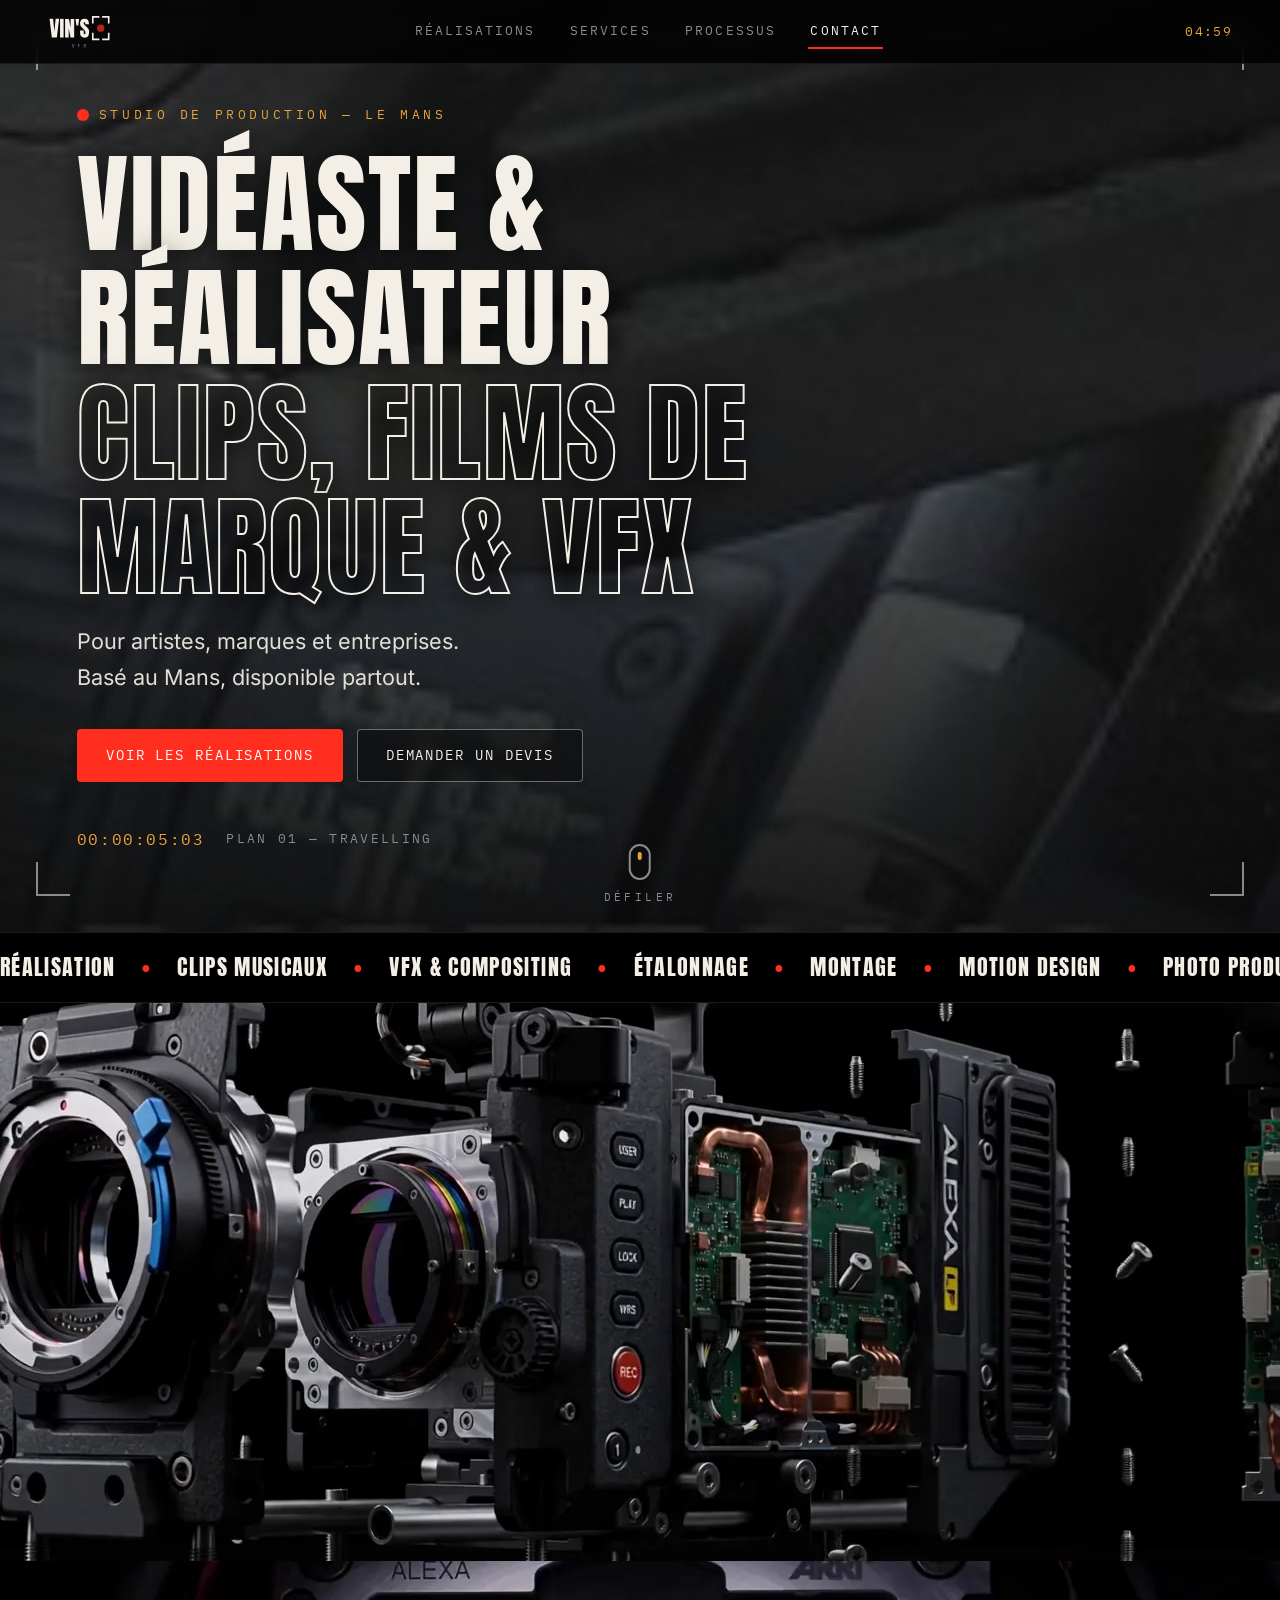
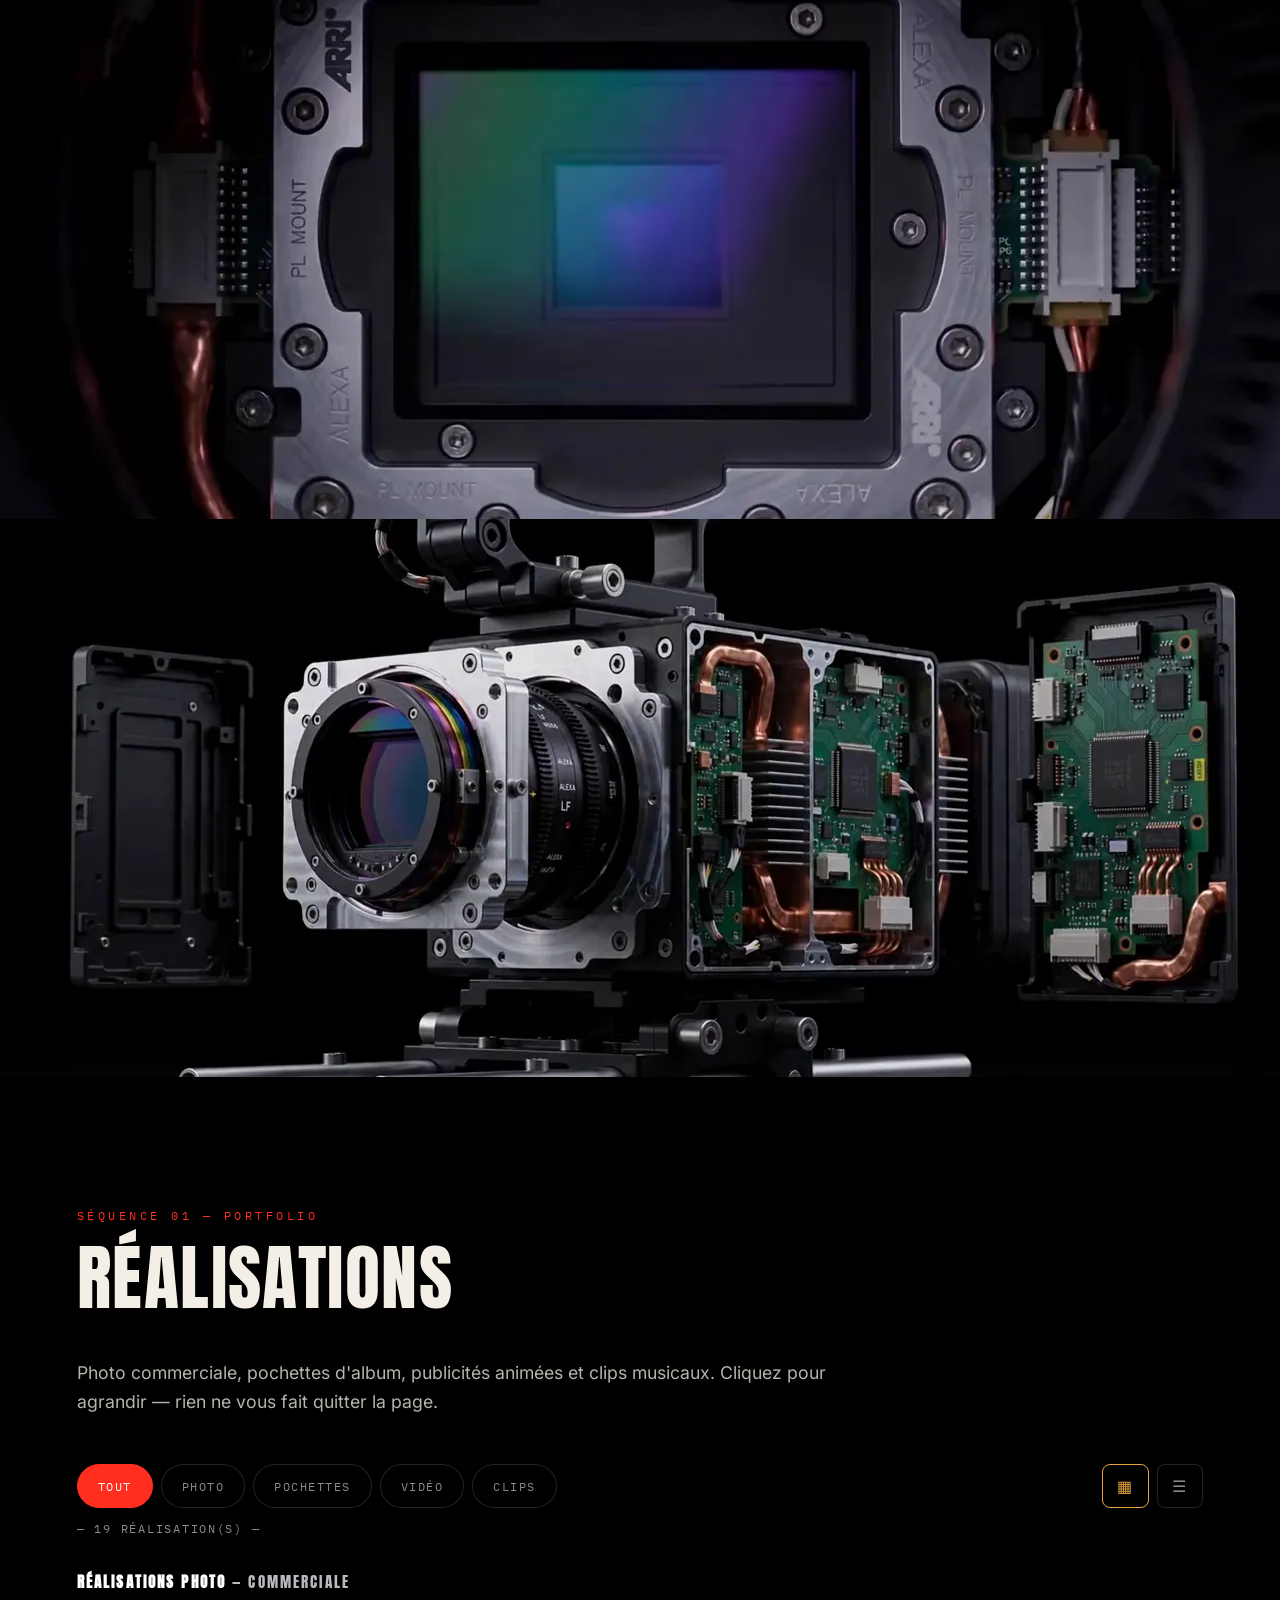
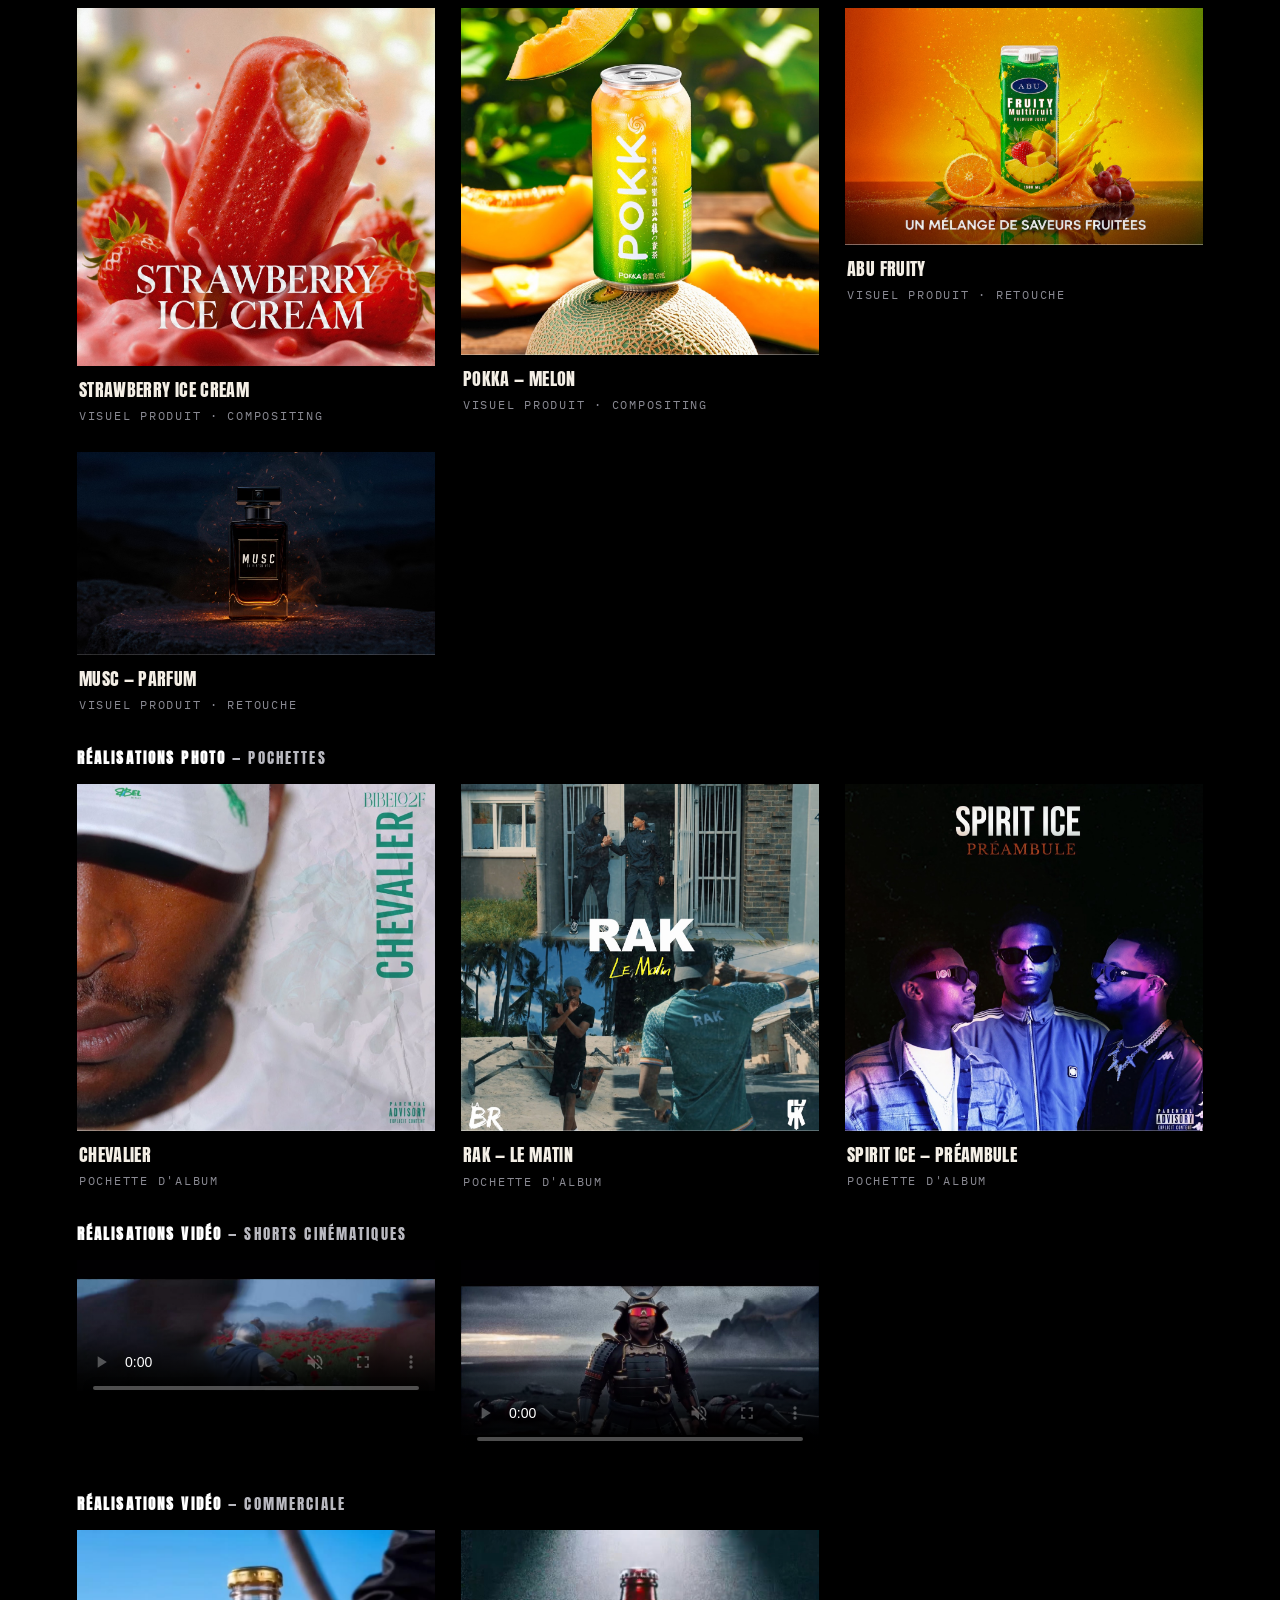
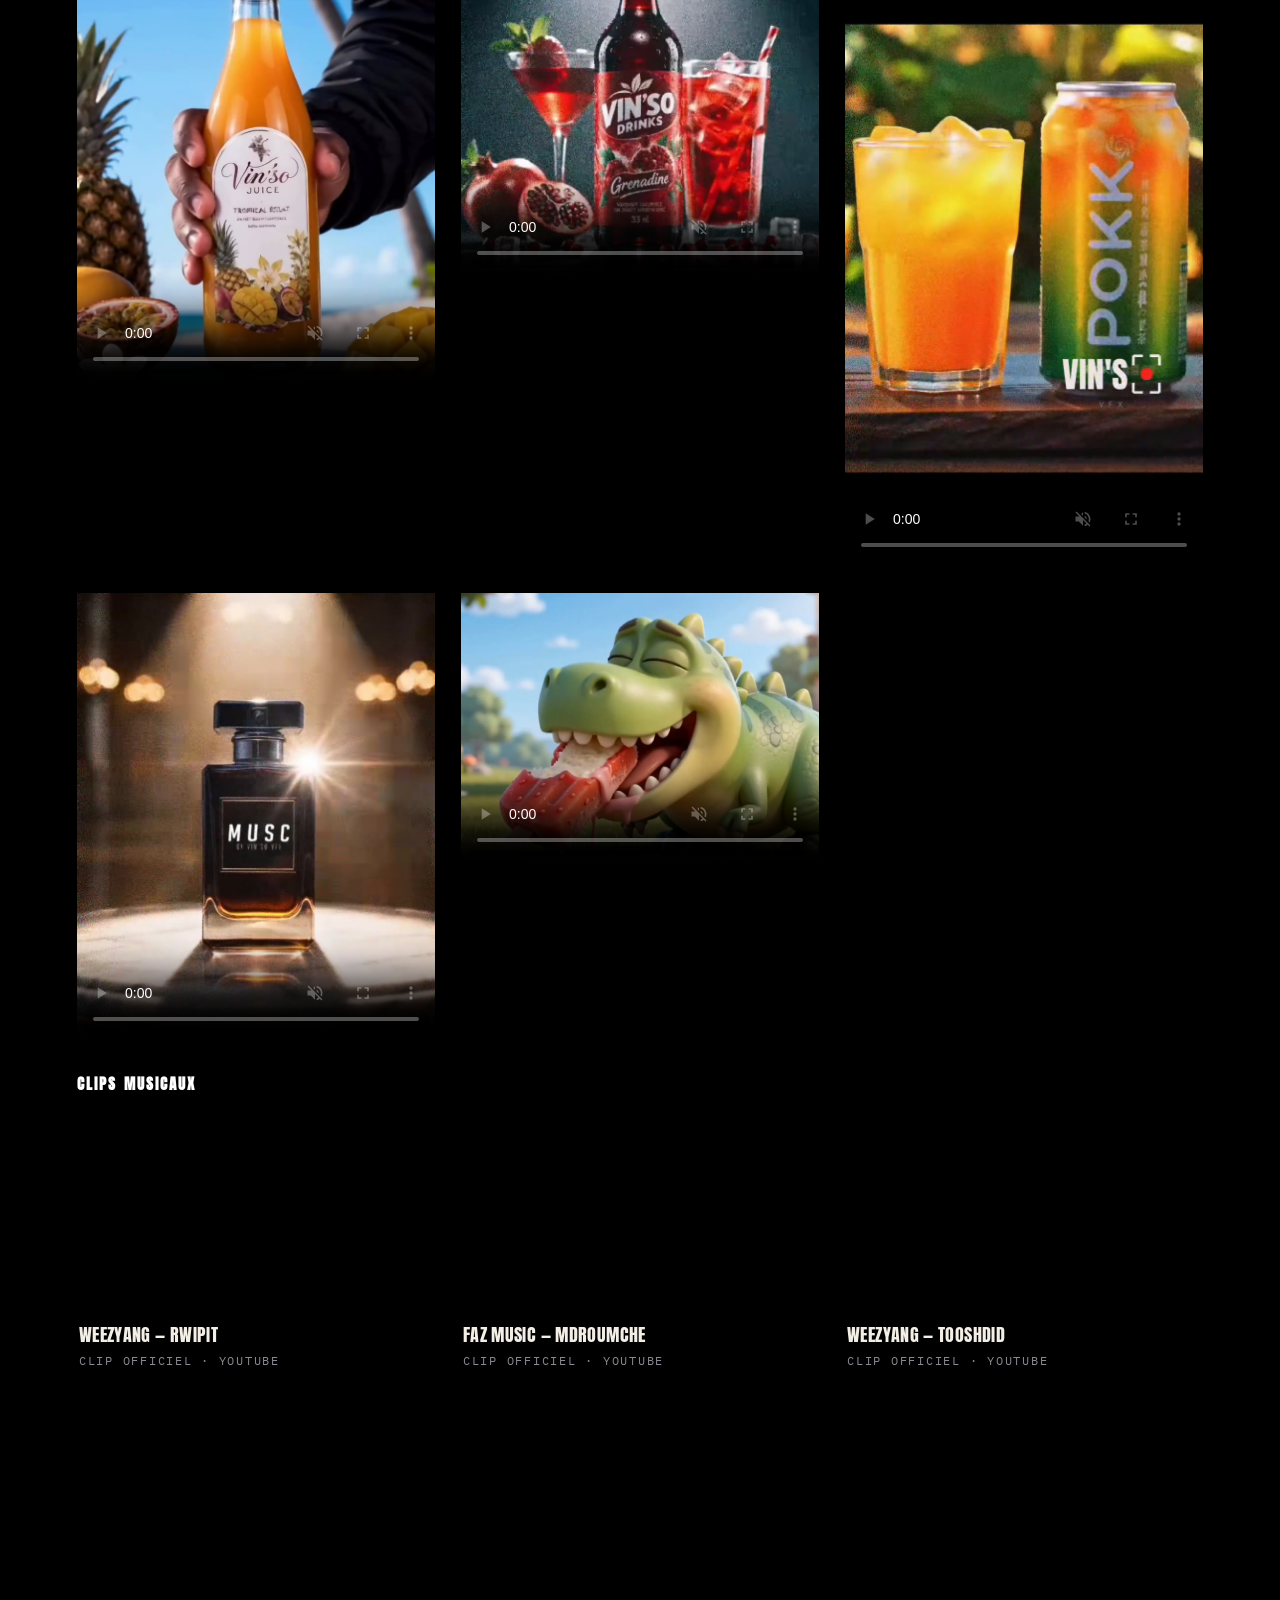
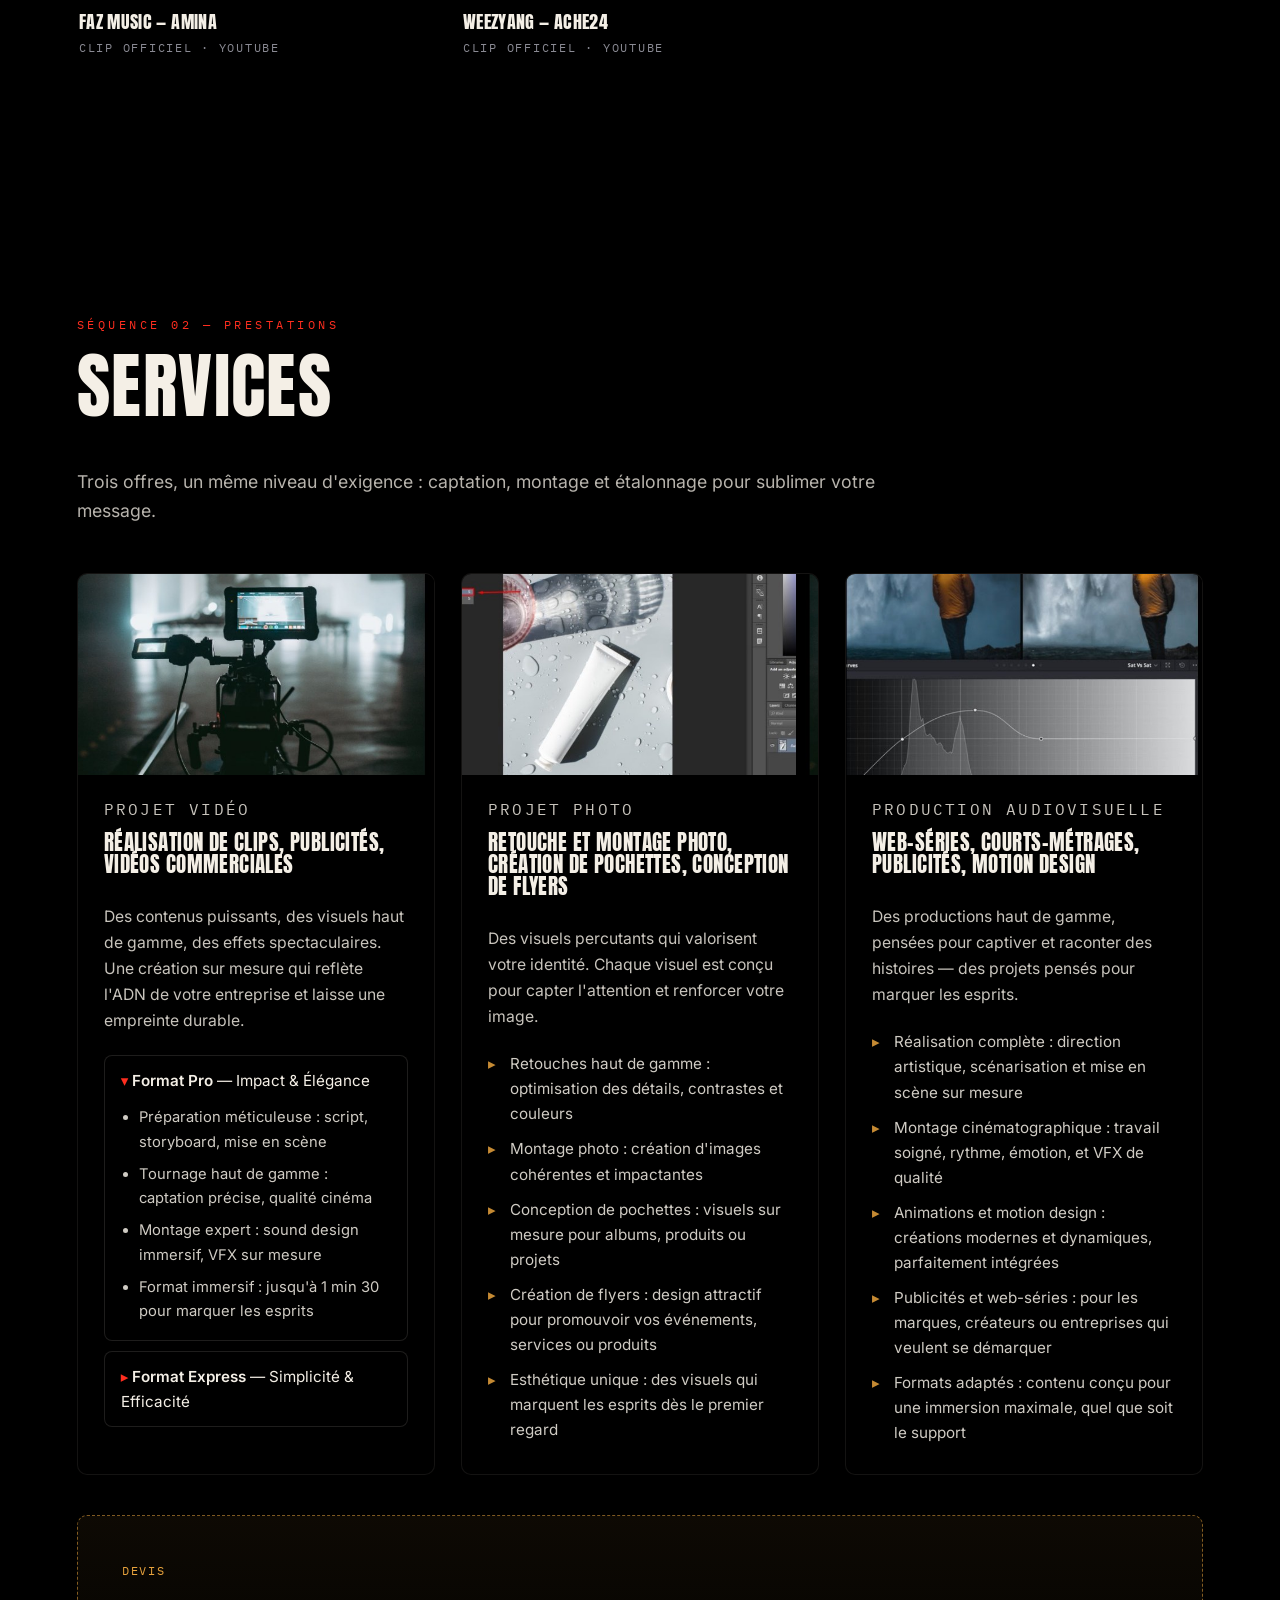
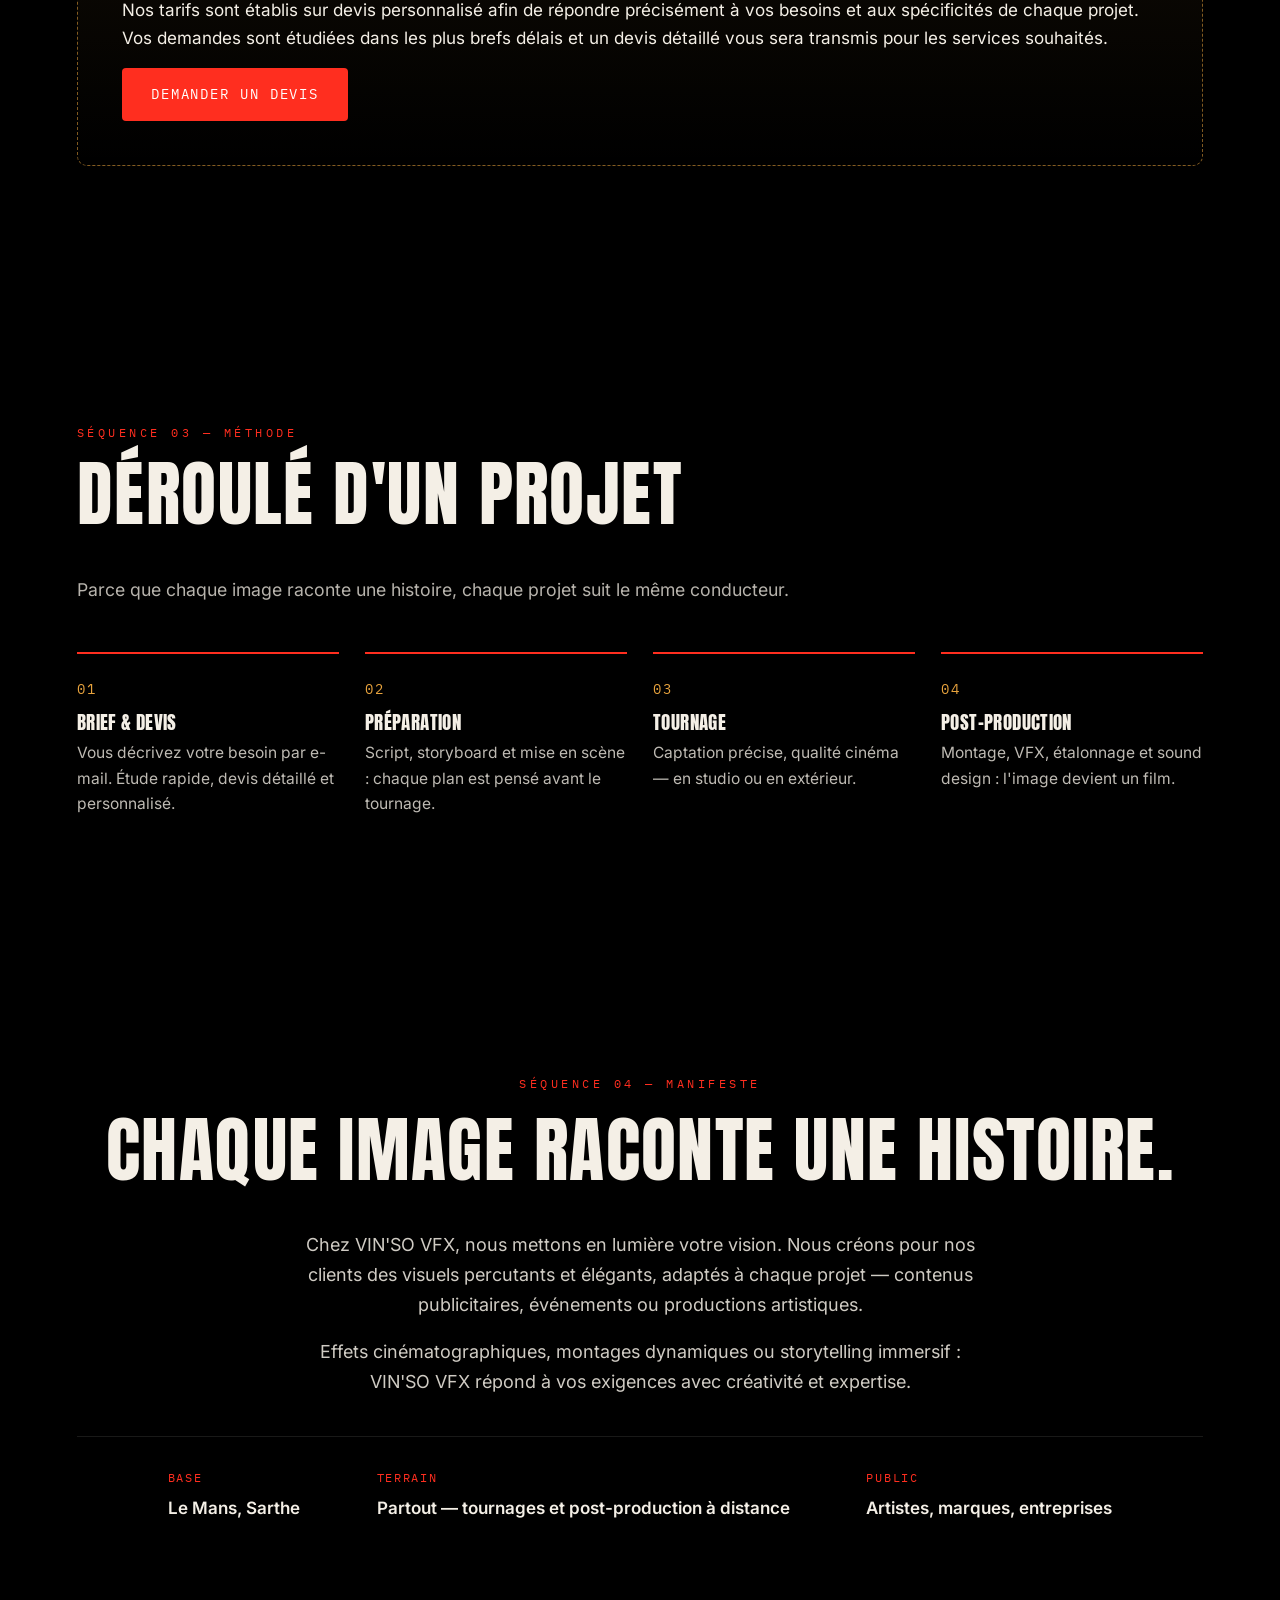
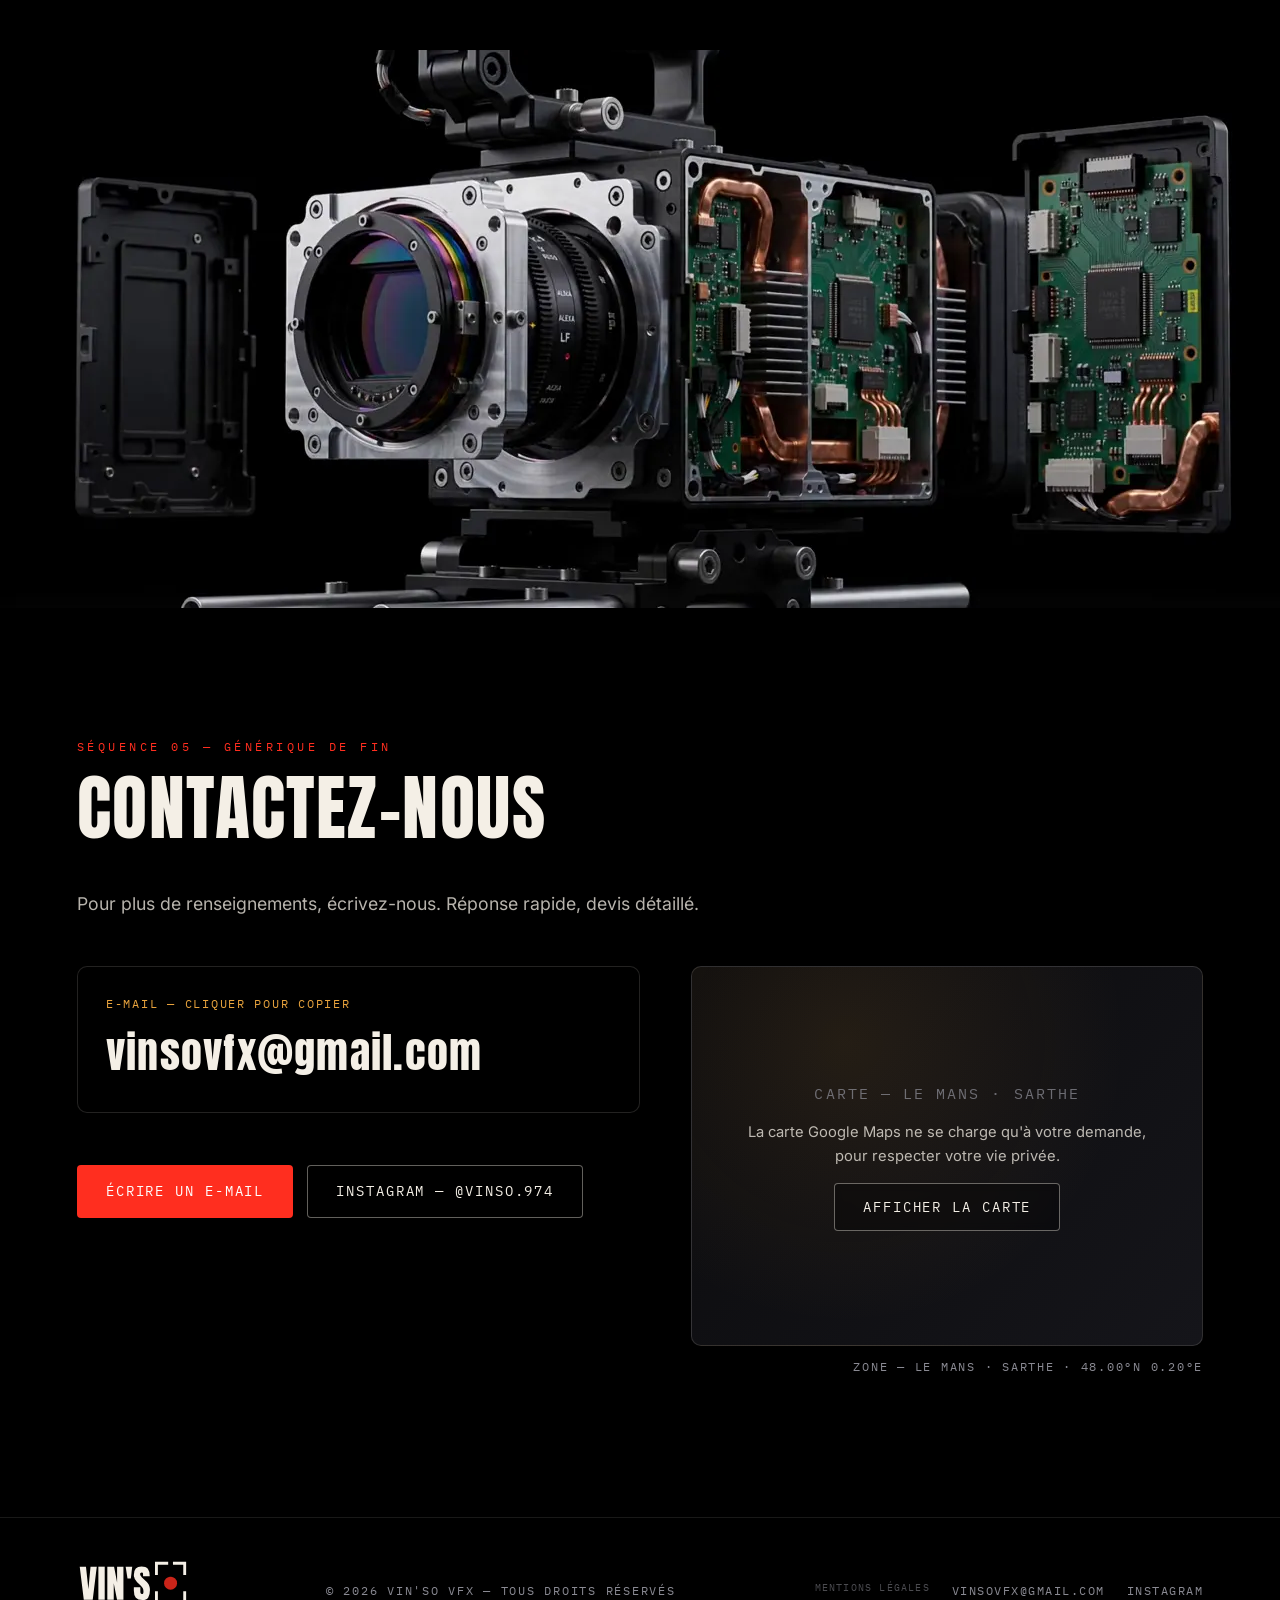
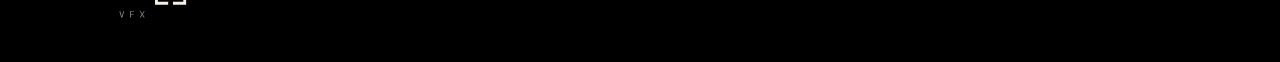
==== commit ab6cc53d: "YouTube en lecteurs intégrés directs" ====
--- a/index.html
+++ b/index.html
@@ -352,50 +352,45 @@
         <h3 class="works-sub"><strong>Clips musicaux</strong></h3>
         <div class="works works-grid">
 <article class="work" data-cat="clip" data-type="video" data-yt="0Q_GJgeLVIU" data-title="Weezyang — RwiPiT (clip officiel)">
-          <button class="work-media" type="button">
-            <img src="assets/img/weezyang-rwipiT.jpg" alt="Capture du clip RwiPiT de Weezyang" loading="lazy" decoding="async" width="1280" height="720">
-            <span class="work-play" aria-hidden="true">▶</span>
-          </button>
+          <div class="work-media">
+            <iframe src="https://www.youtube-nocookie.com/embed/0Q_GJgeLVIU?rel=0&playsinline=1" title="Weezyang — RwiPiT (clip officiel)" loading="lazy" referrerpolicy="strict-origin-when-cross-origin" allow="accelerometer; autoplay; clipboard-write; encrypted-media; gyroscope; picture-in-picture" allowfullscreen></iframe>
+          </div>
           <div class="work-info">
             <h3>Weezyang — RwiPiT</h3>
             <p class="mono work-meta">CLIP OFFICIEL · YOUTUBE</p>
           </div>
         </article>
 <article class="work" data-cat="clip" data-type="video" data-yt="qVxYpxtj244" data-title="Faz Music — MDROUMCHE (clip officiel)">
-          <button class="work-media" type="button">
-            <img src="assets/img/faz-mdroumche.jpg" alt="Capture du clip MDROUMCHE de Faz Music" loading="lazy" decoding="async" width="1280" height="720">
-            <span class="work-play" aria-hidden="true">▶</span>
-          </button>
+          <div class="work-media">
+            <iframe src="https://www.youtube-nocookie.com/embed/qVxYpxtj244?rel=0&playsinline=1" title="Faz Music — MDROUMCHE (clip officiel)" loading="lazy" referrerpolicy="strict-origin-when-cross-origin" allow="accelerometer; autoplay; clipboard-write; encrypted-media; gyroscope; picture-in-picture" allowfullscreen></iframe>
+          </div>
           <div class="work-info">
             <h3>Faz Music — MDROUMCHE</h3>
             <p class="mono work-meta">CLIP OFFICIEL · YOUTUBE</p>
           </div>
         </article>
 <article class="work" data-cat="clip" data-type="video" data-yt="-6sCgE9RYcg" data-title="Weezyang — Tooshdid (clip officiel)">
-          <button class="work-media" type="button">
-            <img src="assets/img/weezyang-tooshdid.jpg" alt="Capture du clip Tooshdid de Weezyang" loading="lazy" decoding="async" width="1280" height="720">
-            <span class="work-play" aria-hidden="true">▶</span>
-          </button>
+          <div class="work-media">
+            <iframe src="https://www.youtube-nocookie.com/embed/-6sCgE9RYcg?rel=0&playsinline=1" title="Weezyang — Tooshdid (clip officiel)" loading="lazy" referrerpolicy="strict-origin-when-cross-origin" allow="accelerometer; autoplay; clipboard-write; encrypted-media; gyroscope; picture-in-picture" allowfullscreen></iframe>
+          </div>
           <div class="work-info">
             <h3>Weezyang — Tooshdid</h3>
             <p class="mono work-meta">CLIP OFFICIEL · YOUTUBE</p>
           </div>
         </article>
 <article class="work" data-cat="clip" data-type="video" data-yt="XNBBhESGSis" data-title="Faz Music — AMINA (clip officiel)">
-          <button class="work-media" type="button">
-            <img src="assets/img/faz-amina.jpg" alt="Capture du clip AMINA de Faz Music" loading="lazy" decoding="async" width="1280" height="720">
-            <span class="work-play" aria-hidden="true">▶</span>
-          </button>
+          <div class="work-media">
+            <iframe src="https://www.youtube-nocookie.com/embed/XNBBhESGSis?rel=0&playsinline=1" title="Faz Music — AMINA (clip officiel)" loading="lazy" referrerpolicy="strict-origin-when-cross-origin" allow="accelerometer; autoplay; clipboard-write; encrypted-media; gyroscope; picture-in-picture" allowfullscreen></iframe>
+          </div>
           <div class="work-info">
             <h3>Faz Music — AMINA</h3>
             <p class="mono work-meta">CLIP OFFICIEL · YOUTUBE</p>
           </div>
         </article>
 <article class="work" data-cat="clip" data-type="video" data-yt="svGMhx4TmQ8" data-title="Weezyang — Ache24 (clip officiel)">
-          <button class="work-media" type="button">
-            <img src="assets/img/weezyang-ache24.jpg" alt="Capture du clip Ache24 de Weezyang" loading="lazy" decoding="async" width="480" height="360">
-            <span class="work-play" aria-hidden="true">▶</span>
-          </button>
+          <div class="work-media">
+            <iframe src="https://www.youtube-nocookie.com/embed/svGMhx4TmQ8?rel=0&playsinline=1" title="Weezyang — Ache24 (clip officiel)" loading="lazy" referrerpolicy="strict-origin-when-cross-origin" allow="accelerometer; autoplay; clipboard-write; encrypted-media; gyroscope; picture-in-picture" allowfullscreen></iframe>
+          </div>
           <div class="work-info">
             <h3>Weezyang — Ache24</h3>
             <p class="mono work-meta">CLIP OFFICIEL · YOUTUBE</p>
--- a/css/style.css
+++ b/css/style.css
@@ -198,6 +198,10 @@
 .works-grid .work[data-type="local-video"] .work-info { position: absolute; width: 1px; height: 1px; margin: -1px; padding: 0; overflow: hidden; clip: rect(0 0 0 0); white-space: nowrap; border: 0; }
 .work.is-hidden { display: none; }
 .work-media { position: relative; display: block; width: 100%; padding: 0; border: 0; background: #000; cursor: pointer; overflow: hidden; }
+/* Cartes vidéo en lecture directe : pas de bouton, contrôles natifs du lecteur */
+.work-media--direct { cursor: default; }
+.work:hover .work-media--direct video { transform: none; }
+.work-media iframe { width: 100%; aspect-ratio: 16 / 9; display: block; border: 0; background: #000; }
 .work-media img, .work-media video { width: 100%; height: auto; display: block; transition: transform 0.4s ease; }
 .work:hover .work-media img, .work:hover .work-media video { transform: scale(1.05); }
 .work-play, .work-zoom { position: absolute; inset: 0; margin: auto; width: 64px; height: 64px; border-radius: 50%; background: rgba(0,0,0,0.72); border: 1px solid rgba(244,239,230,0.5); color: var(--pellicule); display: flex; align-items: center; justify-content: center; font-size: 1.3rem; backdrop-filter: blur(2px); }
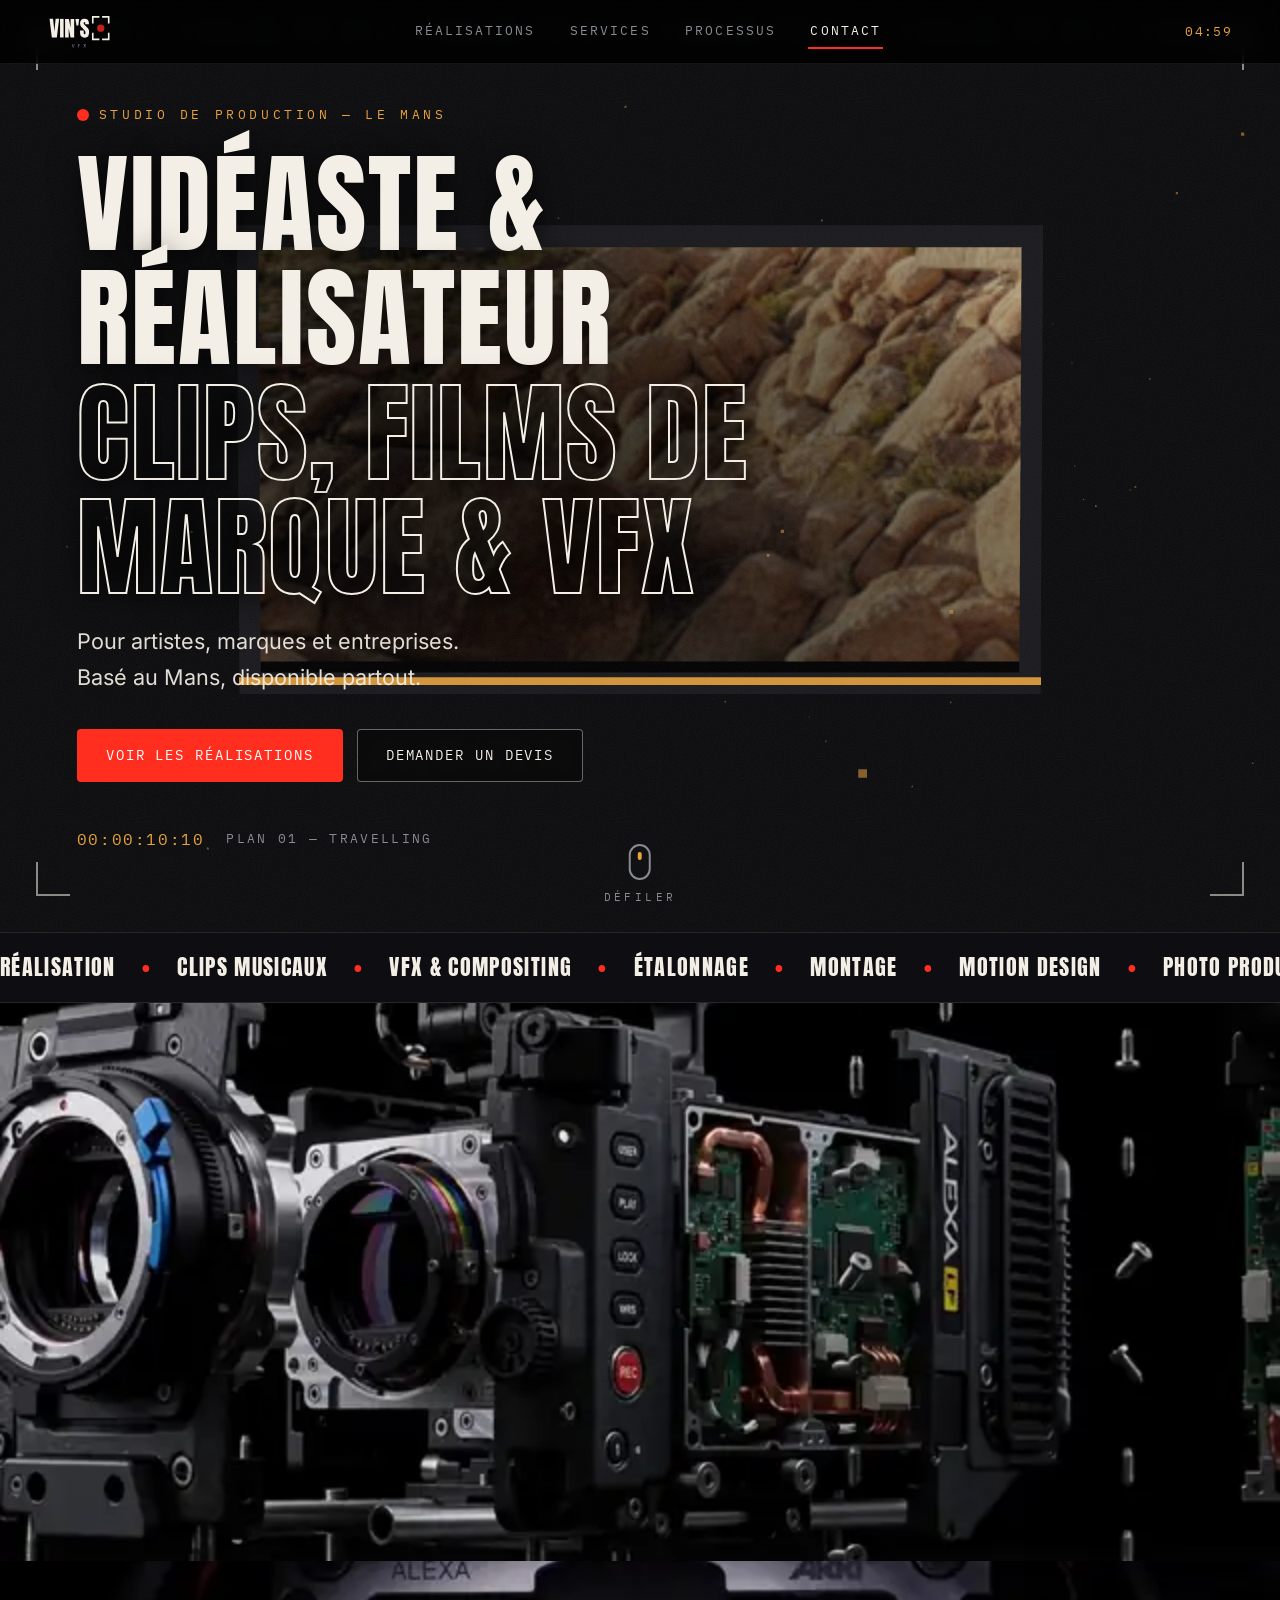
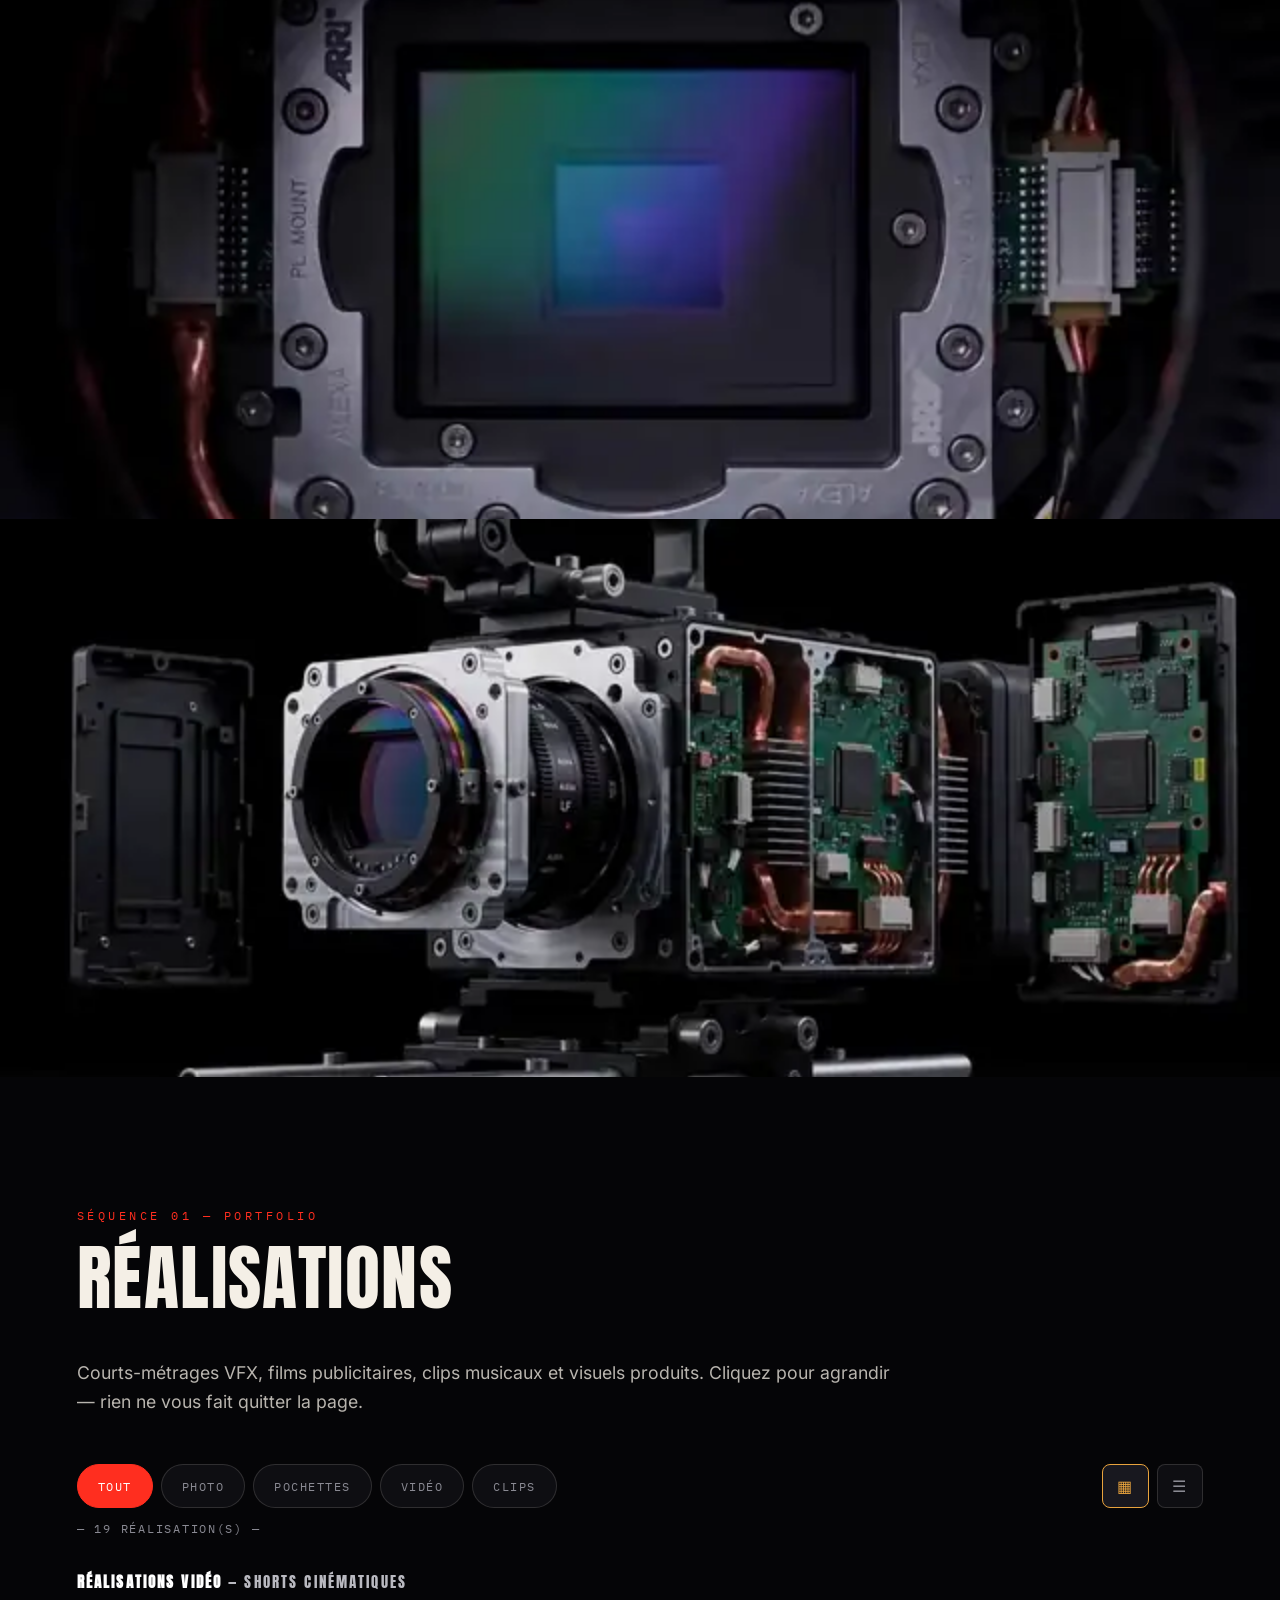
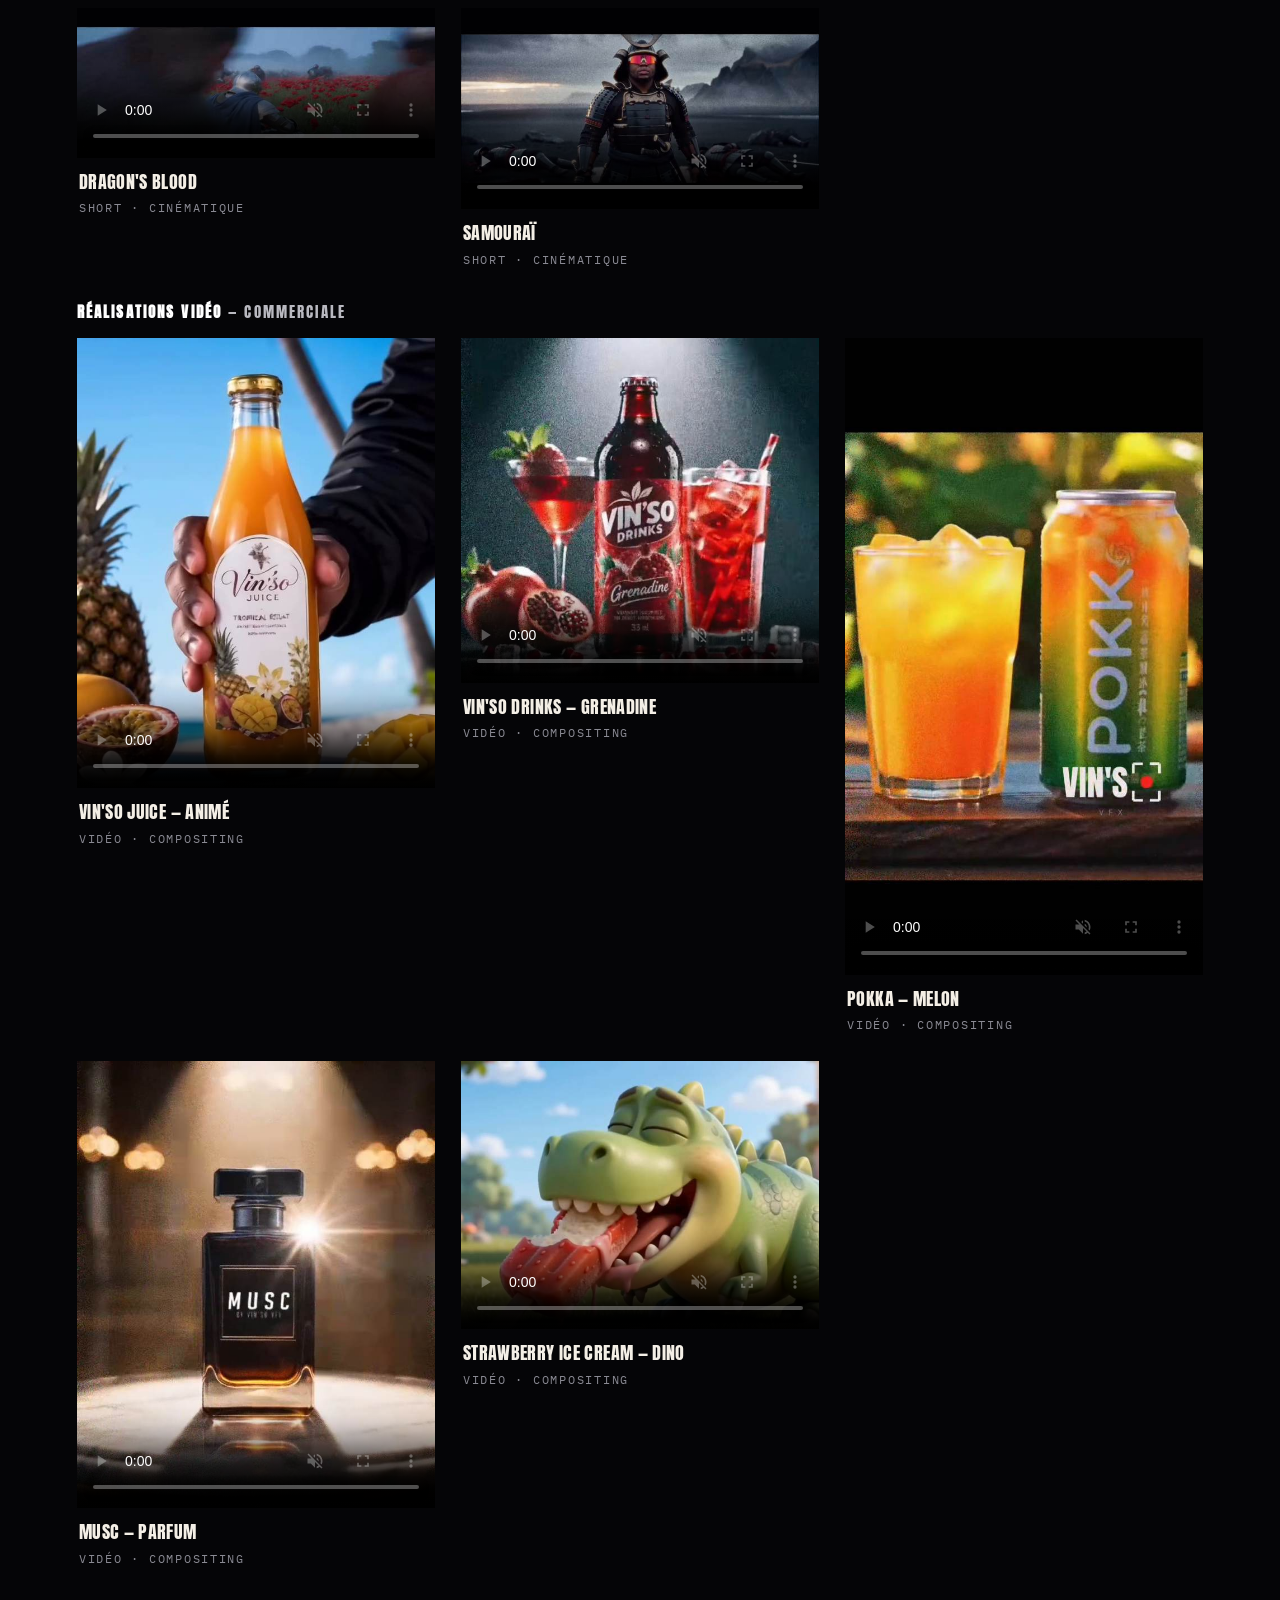
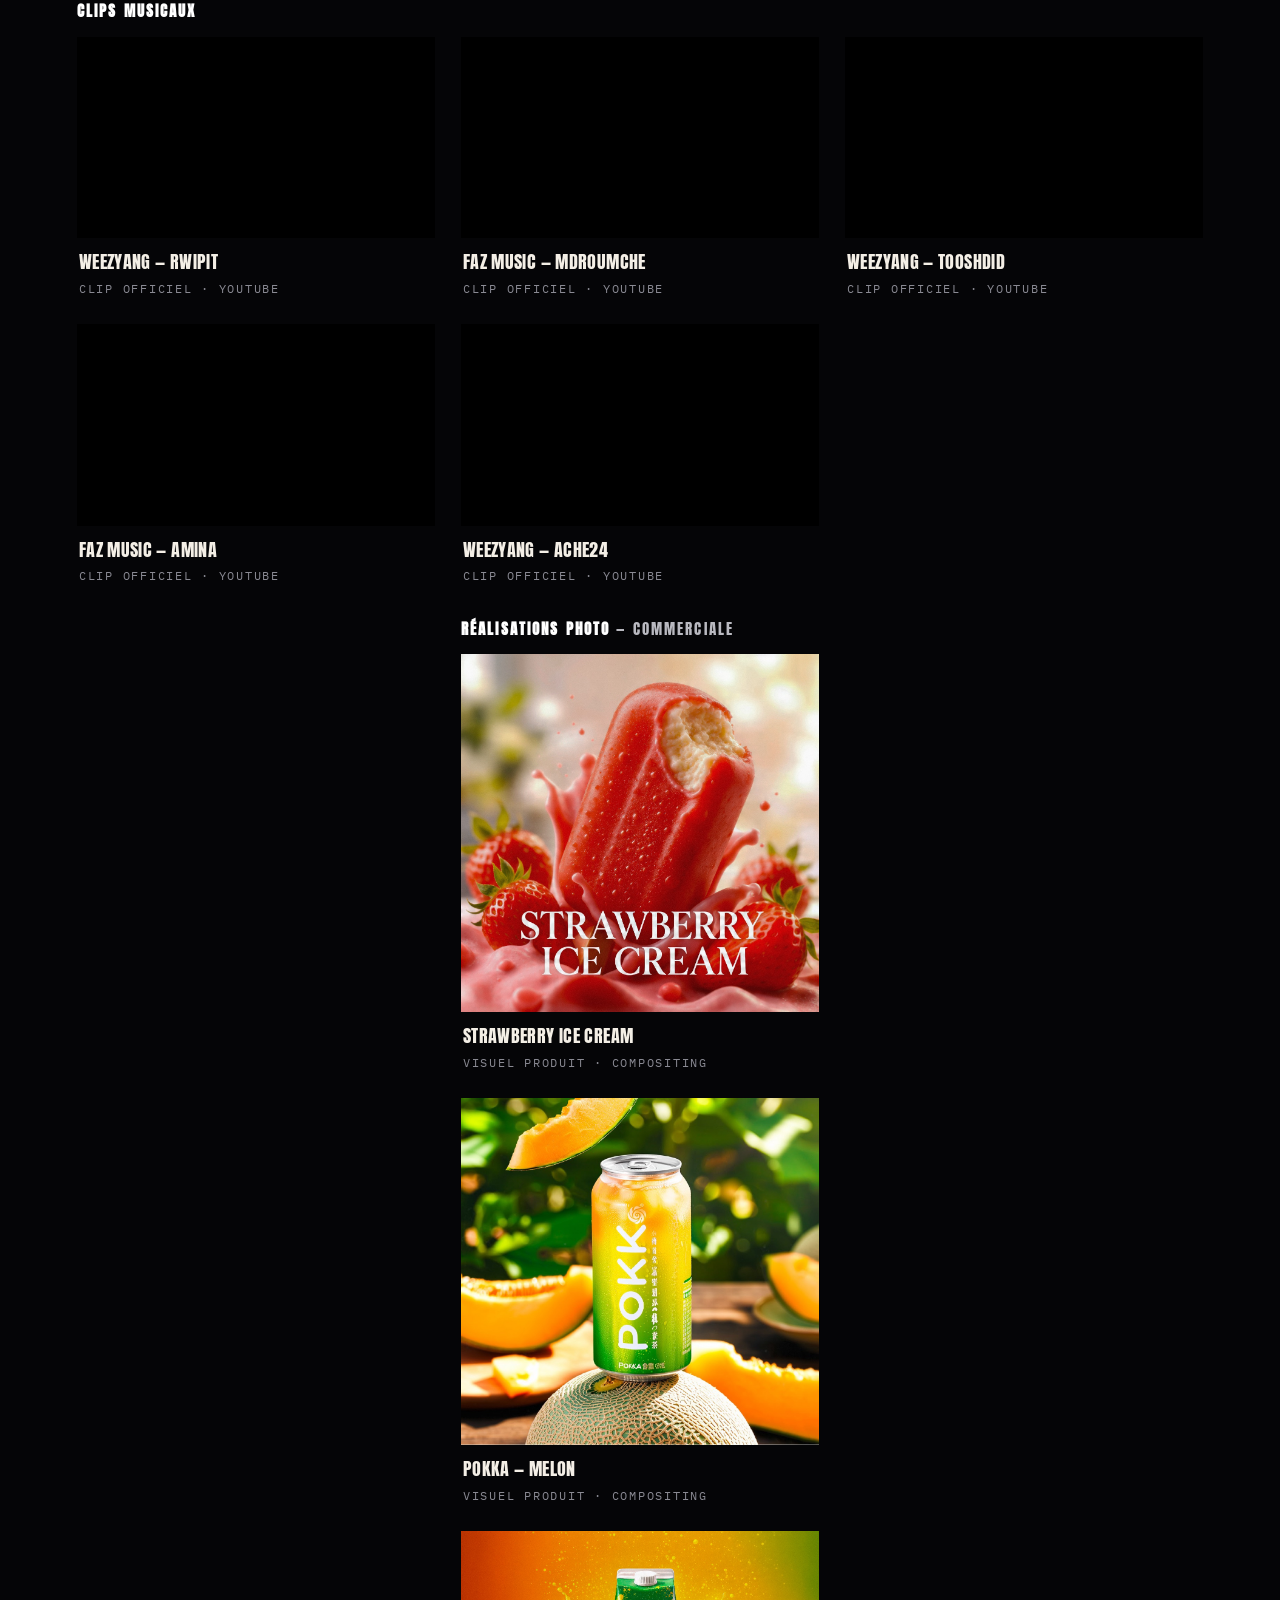
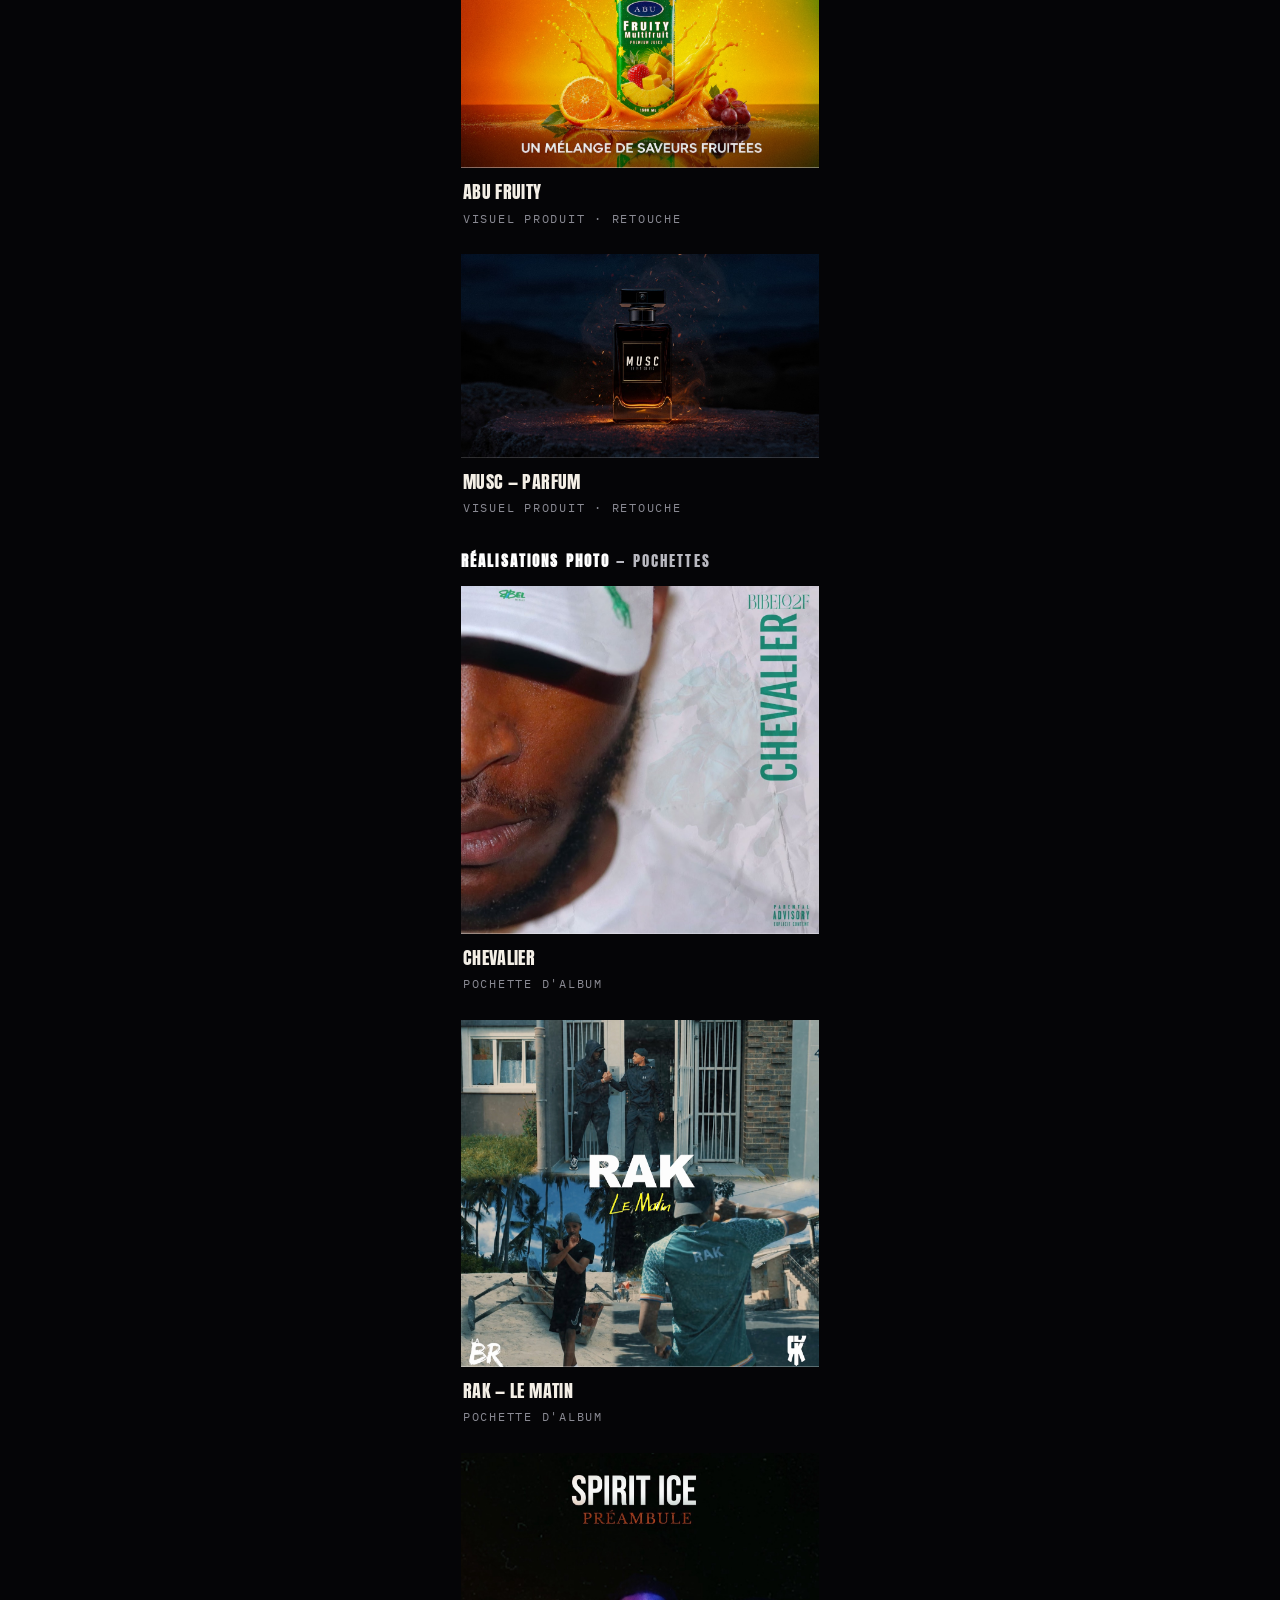
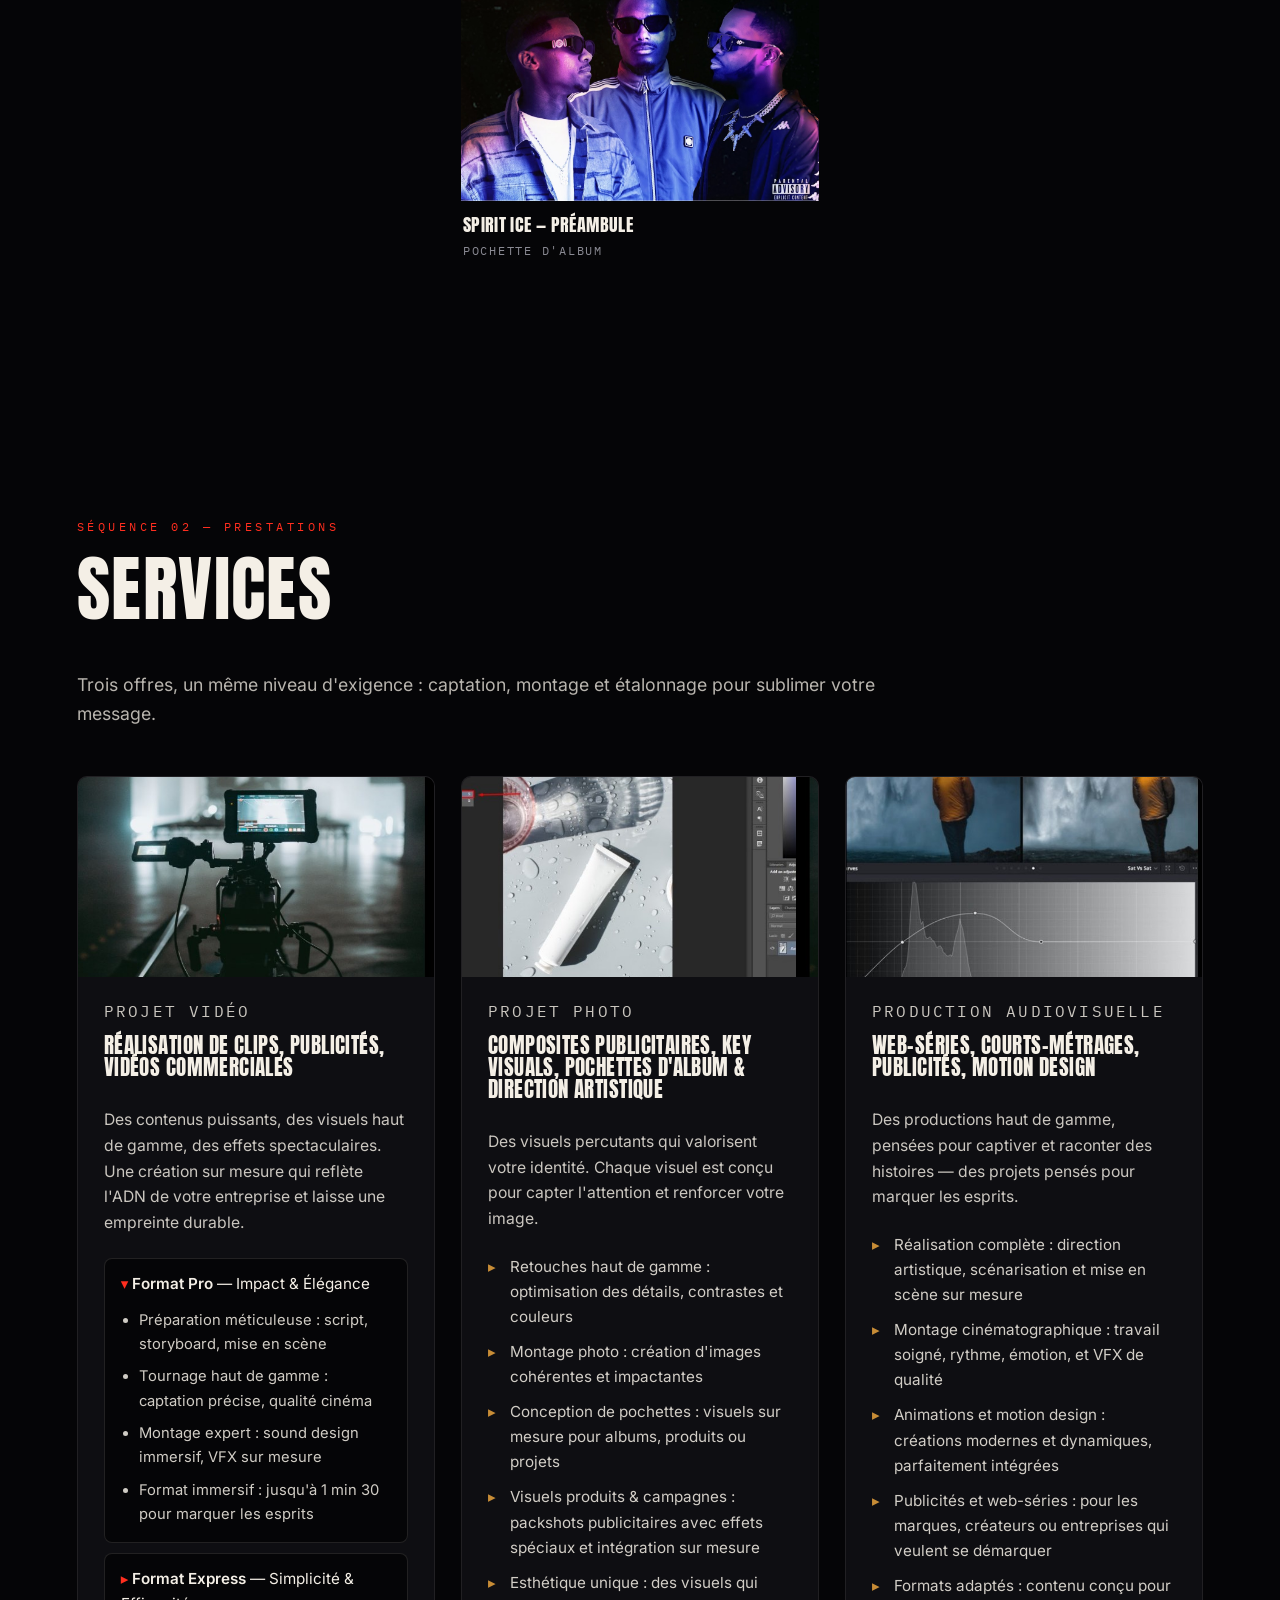
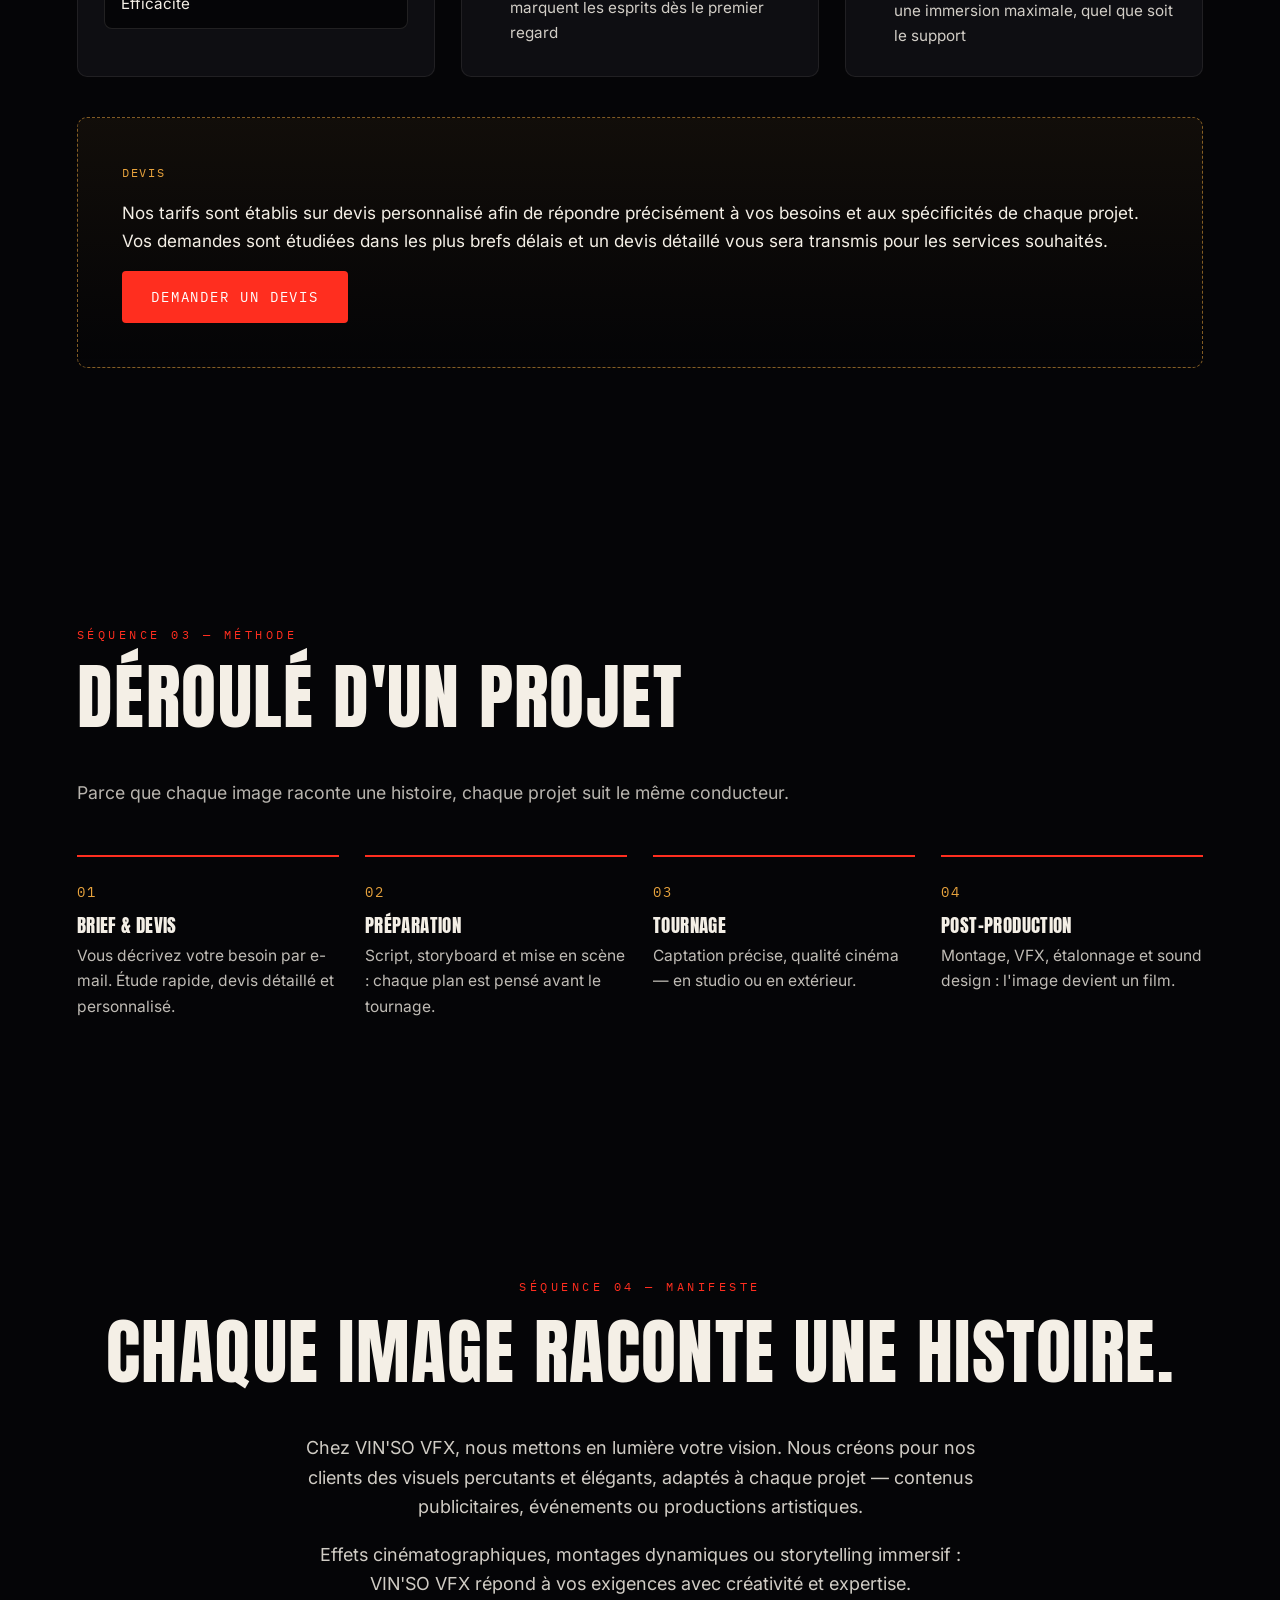
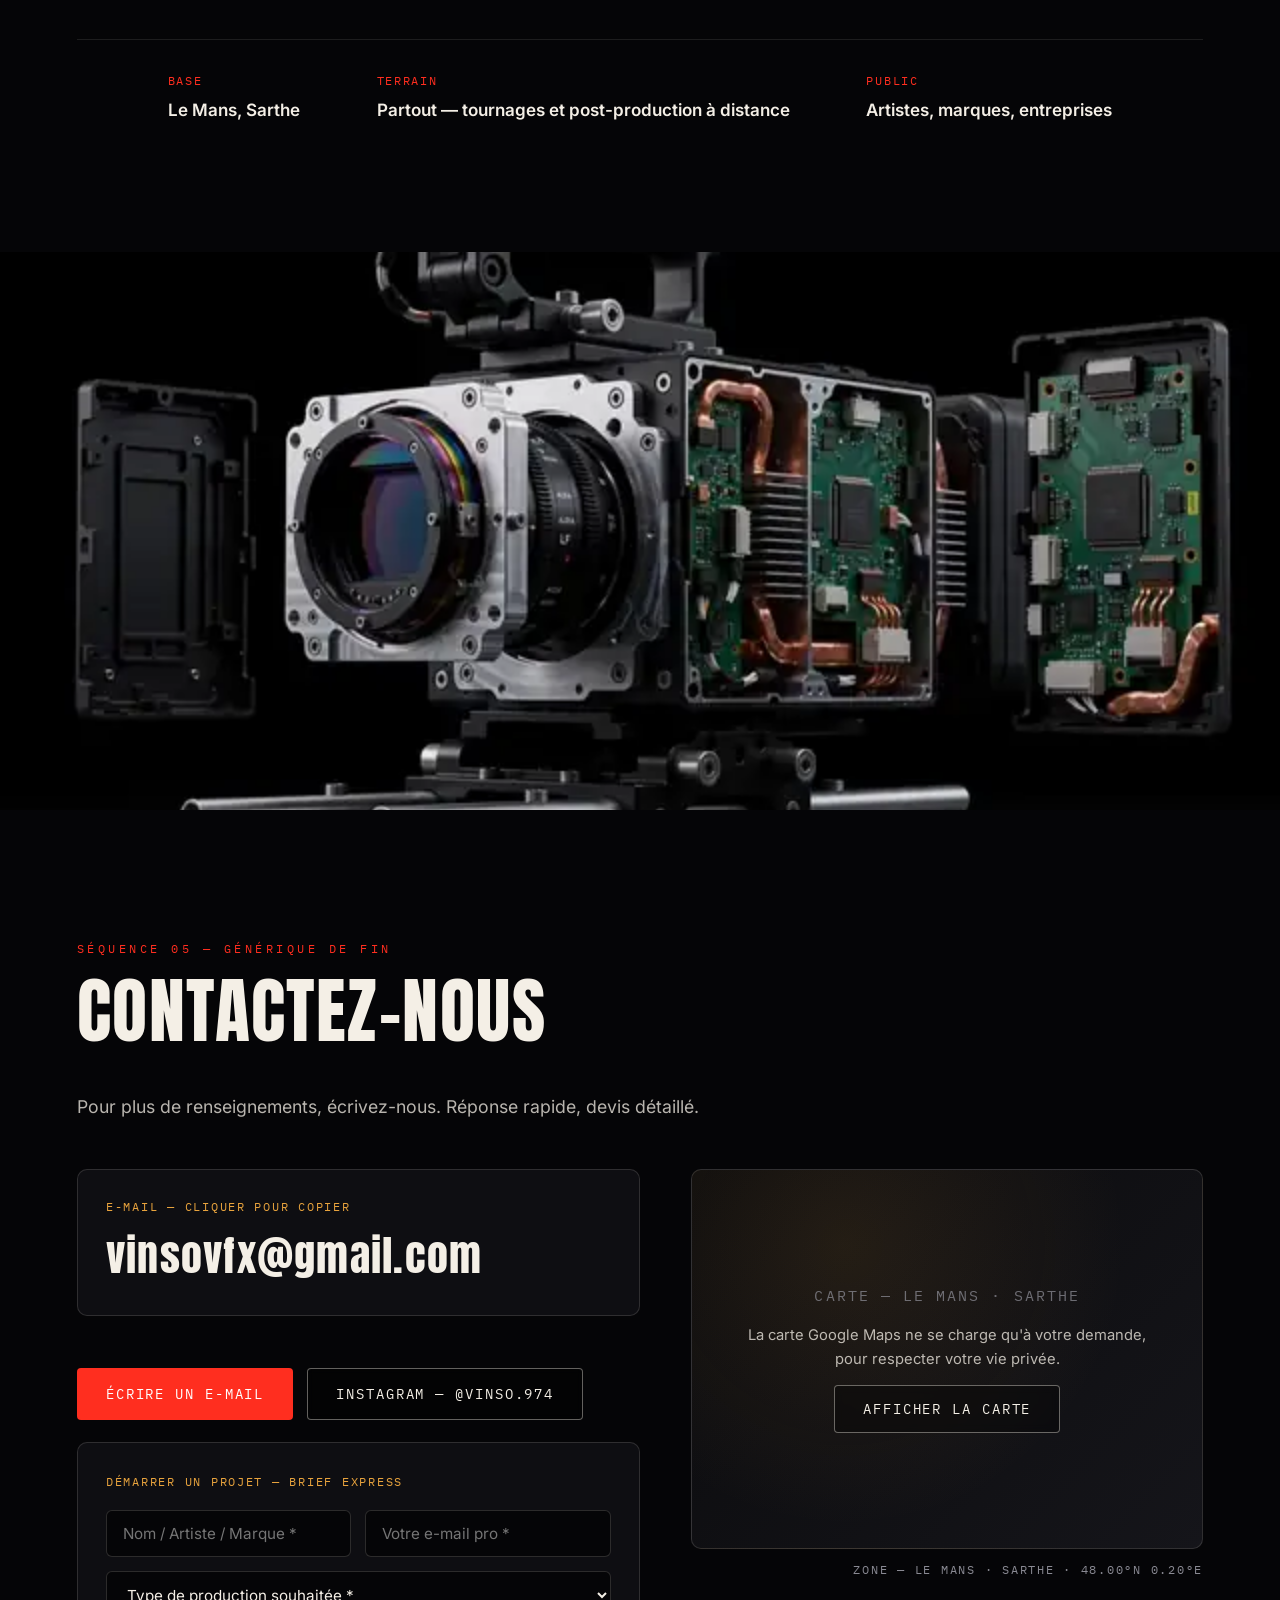
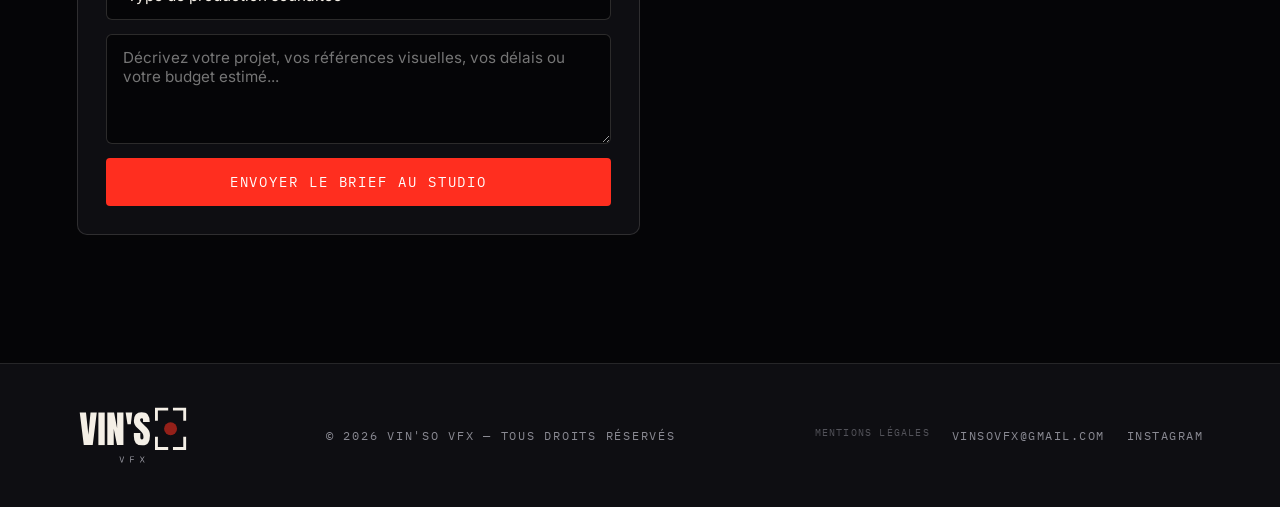
==== commit 0f4ba81a: "Améliorations IA : relief Dark UI, portfolio vidéo d'abord, textes studio, formulaire de brief" ====
--- a/index.html
+++ b/index.html
@@ -109,7 +109,7 @@
     <!-- ============ MARQUEE ============ -->
     <div class="marquee" aria-hidden="true">
       <div class="marquee-track" id="marquee-track">
-        <span>RÉALISATION</span><i>•</i><span>CLIPS MUSICAUX</span><i>•</i><span>VFX &amp; COMPOSITING</span><i>•</i><span>ÉTALONNAGE</span><i>•</i><span>MONTAGE</span><i>•</i><span>MOTION DESIGN</span><i>•</i><span>PHOTO PRODUIT</span><i>•</i><span>POCHETTES D'ALBUM</span><i>•</i>
+        <span>RÉALISATION</span><i>•</i><span>CLIPS MUSICAUX</span><i>•</i><span>VFX &amp; COMPOSITING</span><i>•</i><span>ÉTALONNAGE</span><i>•</i><span>MONTAGE</span><i>•</i><span>MOTION DESIGN</span><i>•</i><span>PHOTO PRODUIT</span><i>•</i><span>HABILLAGE 3D</span><i>•</i><span>DIRECTION ARTISTIQUE</span><i>•</i>
       </div>
     </div>
 
@@ -122,7 +122,7 @@
         </video>
         <div class="scrollvid-caption" aria-hidden="true">
           <div class="caption-inner">
-            <p class="caption-text">Le rendu cinéma naît d'un grand capteur et d'une optique lumineuse.</p>
+            <p class="caption-text">L'impact cinéma naît d'une maîtrise absolue de la lumière et du cadre.</p>
             <span class="caption-scan"></span>
           </div>
         </div>
@@ -142,7 +142,7 @@
         </video>
         <div class="scrollvid-caption" aria-hidden="true">
           <div class="caption-inner">
-            <p class="caption-text">Le cœur électronique de la caméra.</p>
+            <p class="caption-text">Précision chirurgicale : du tournage brut au compositing VFX.</p>
             <span class="caption-scan"></span>
           </div>
         </div>
@@ -159,7 +159,7 @@
         </video>
         <div class="scrollvid-caption" aria-hidden="true">
           <div class="caption-inner">
-            <p class="caption-text">Le capteur transforme la lumière en image.</p>
+            <p class="caption-text">Sublimer le réel : étalonnage cinéma, SFX et intégration 3D.</p>
             <span class="caption-scan"></span>
           </div>
         </div>
@@ -172,7 +172,7 @@
       <div class="section-head">
         <p class="section-kicker">SÉQUENCE 01 — PORTFOLIO</p>
         <h2 class="section-title" id="titre-realisations">Réalisations</h2>
-        <p class="section-intro">Photo commerciale, pochettes d'album, publicités animées et clips musicaux. Cliquez pour agrandir — rien ne vous fait quitter la page.</p>
+        <p class="section-intro">Courts-métrages VFX, films publicitaires, clips musicaux et visuels produits. Cliquez pour agrandir — rien ne vous fait quitter la page.</p>
       </div>
 
       <div class="works-toolbar">
@@ -191,6 +191,129 @@
 
       <p class="works-count mono" id="works-count" aria-live="polite"></p>
 
+      <div class="works-group" data-group="video">
+        <h3 class="works-sub"><strong>Réalisations vidéo</strong> — Shorts cinématiques</h3>
+        <div class="works works-grid">
+        <article class="work" data-cat="video" data-type="local-video" data-src="assets/vid/dragons-blood.mp4" data-title="Dragon's Blood — short cinématique">
+          <div class="work-media work-media--direct">
+            <video controls src="assets/vid/dragons-blood.mp4" poster="assets/img/dragons-blood-poster.jpg" data-autoplay muted loop playsinline preload="none" width="1720" height="720"></video>
+          </div>
+          <div class="work-info">
+            <h3>Dragon's Blood</h3>
+            <p class="mono work-meta">SHORT · CINÉMATIQUE</p>
+          </div>
+        </article>
+        <article class="work" data-cat="video" data-type="local-video" data-src="assets/vid/samourai.mp4" data-title="Samouraï — short cinématique">
+          <div class="work-media work-media--direct">
+            <video controls src="assets/vid/samourai.mp4" poster="assets/img/samourai-poster.jpg" data-autoplay muted loop playsinline preload="none" width="1280" height="720"></video>
+          </div>
+          <div class="work-info">
+            <h3>Samouraï</h3>
+            <p class="mono work-meta">SHORT · CINÉMATIQUE</p>
+          </div>
+        </article>
+        </div>
+      </div>
+
+      <div class="works-group" data-group="video">
+        <h3 class="works-sub"><strong>Réalisations vidéo</strong> — Commerciale</h3>
+        <div class="works works-grid">
+        <article class="work" data-cat="video" data-type="local-video" data-src="assets/vid/vinso-juice.mp4" data-title="Vin'so Juice — publicité animée">
+          <div class="work-media work-media--direct">
+            <video controls src="assets/vid/vinso-juice.mp4" poster="assets/img/vinso-juice-poster.jpg" data-autoplay muted loop playsinline preload="none" width="720" height="906"></video>
+          </div>
+          <div class="work-info">
+            <h3>Vin'so Juice — Animé</h3>
+            <p class="mono work-meta">VIDÉO · COMPOSITING</p>
+          </div>
+        </article>
+        <article class="work" data-cat="video" data-type="local-video" data-src="assets/vid/vinso-drinks-grenadine.mp4" data-title="Vin'so Drinks — publicité grenadine">
+          <div class="work-media work-media--direct">
+            <video controls src="assets/vid/vinso-drinks-grenadine.mp4" poster="assets/img/vinso-drinks-grenadine-poster.jpg" data-autoplay muted loop playsinline preload="none" width="748" height="720"></video>
+          </div>
+          <div class="work-info">
+            <h3>Vin'so Drinks — Grenadine</h3>
+            <p class="mono work-meta">VIDÉO · COMPOSITING</p>
+          </div>
+        </article>
+        <article class="work" data-cat="video" data-type="local-video" data-src="assets/vid/pokka-melon.mp4" data-title="POKKA — publicité melon">
+          <div class="work-media work-media--direct">
+            <video controls src="assets/vid/pokka-melon.mp4" poster="assets/img/pokka-melon-poster.jpg" data-autoplay muted loop playsinline preload="none" width="720" height="1280"></video>
+          </div>
+          <div class="work-info">
+            <h3>POKKA — Melon</h3>
+            <p class="mono work-meta">VIDÉO · COMPOSITING</p>
+          </div>
+        </article>
+        <article class="work" data-cat="video" data-type="local-video" data-src="assets/vid/musc-parfum.mp4" data-title="MUSC — publicité parfum">
+          <div class="work-media work-media--direct">
+            <video controls src="assets/vid/musc-parfum.mp4" poster="assets/img/musc-parfum-poster.jpg" data-autoplay muted loop playsinline preload="none" width="720" height="900"></video>
+          </div>
+          <div class="work-info">
+            <h3>MUSC — Parfum</h3>
+            <p class="mono work-meta">VIDÉO · COMPOSITING</p>
+          </div>
+        </article>
+        <article class="work" data-cat="video" data-type="local-video" data-src="assets/vid/glace-fraise-dino.mp4" data-title="Strawberry Ice Cream — publicité dino">
+          <div class="work-media work-media--direct">
+            <video controls src="assets/vid/glace-fraise-dino.mp4" poster="assets/img/glace-fraise-dino-poster.jpg" data-autoplay muted loop playsinline preload="none" width="960" height="720"></video>
+          </div>
+          <div class="work-info">
+            <h3>Strawberry Ice Cream — Dino</h3>
+            <p class="mono work-meta">VIDÉO · COMPOSITING</p>
+          </div>
+        </article>
+        </div>
+      </div>
+
+      <div class="works-group" data-group="clip">
+        <h3 class="works-sub"><strong>Clips musicaux</strong></h3>
+        <div class="works works-grid">
+<article class="work" data-cat="clip" data-type="video" data-yt="0Q_GJgeLVIU" data-title="Weezyang — RwiPiT (clip officiel)">
+          <div class="work-media">
+            <iframe src="https://www.youtube-nocookie.com/embed/0Q_GJgeLVIU?rel=0&playsinline=1" title="Weezyang — RwiPiT (clip officiel)" loading="lazy" referrerpolicy="strict-origin-when-cross-origin" allow="accelerometer; autoplay; clipboard-write; encrypted-media; gyroscope; picture-in-picture" allowfullscreen></iframe>
+          </div>
+          <div class="work-info">
+            <h3>Weezyang — RwiPiT</h3>
+            <p class="mono work-meta">CLIP OFFICIEL · YOUTUBE</p>
+          </div>
+        </article>
+<article class="work" data-cat="clip" data-type="video" data-yt="qVxYpxtj244" data-title="Faz Music — MDROUMCHE (clip officiel)">
+          <div class="work-media">
+            <iframe src="https://www.youtube-nocookie.com/embed/qVxYpxtj244?rel=0&playsinline=1" title="Faz Music — MDROUMCHE (clip officiel)" loading="lazy" referrerpolicy="strict-origin-when-cross-origin" allow="accelerometer; autoplay; clipboard-write; encrypted-media; gyroscope; picture-in-picture" allowfullscreen></iframe>
+          </div>
+          <div class="work-info">
+            <h3>Faz Music — MDROUMCHE</h3>
+            <p class="mono work-meta">CLIP OFFICIEL · YOUTUBE</p>
+          </div>
+        </article>
+<article class="work" data-cat="clip" data-type="video" data-yt="-6sCgE9RYcg" data-title="Weezyang — Tooshdid (clip officiel)">
+          <div class="work-media">
+            <iframe src="https://www.youtube-nocookie.com/embed/-6sCgE9RYcg?rel=0&playsinline=1" title="Weezyang — Tooshdid (clip officiel)" loading="lazy" referrerpolicy="strict-origin-when-cross-origin" allow="accelerometer; autoplay; clipboard-write; encrypted-media; gyroscope; picture-in-picture" allowfullscreen></iframe>
+          </div>
+          <div class="work-info">
+            <h3>Weezyang — Tooshdid</h3>
+            <p class="mono work-meta">CLIP OFFICIEL · YOUTUBE</p>
+          </div>
+        </article>
+<article class="work" data-cat="clip" data-type="video" data-yt="XNBBhESGSis" data-title="Faz Music — AMINA (clip officiel)">
+          <div class="work-media">
+            <iframe src="https://www.youtube-nocookie.com/embed/XNBBhESGSis?rel=0&playsinline=1" title="Faz Music — AMINA (clip officiel)" loading="lazy" referrerpolicy="strict-origin-when-cross-origin" allow="accelerometer; autoplay; clipboard-write; encrypted-media; gyroscope; picture-in-picture" allowfullscreen></iframe>
+          </div>
+          <div class="work-info">
+            <h3>Faz Music — AMINA</h3>
+            <p class="mono work-meta">CLIP OFFICIEL · YOUTUBE</p>
+          </div>
+        </article>
+<article class="work" data-cat="clip" data-type="video" data-yt="svGMhx4TmQ8" data-title="Weezyang — Ache24 (clip officiel)">
+          <div class="work-media">
+            <iframe src="https://www.youtube-nocookie.com/embed/svGMhx4TmQ8?rel=0&playsinline=1" title="Weezyang — Ache24 (clip officiel)" loading="lazy" referrerpolicy="strict-origin-when-cross-origin" allow="accelerometer; autoplay; clipboard-write; encrypted-media; gyroscope; picture-in-picture" allowfullscreen></iframe>
+          </div>
+          <div class="work-info">
+            <h3>Weezyang — Ache24</h3>
+            <p class="mono work-meta">CLIP OFFICIEL · YOUTUBE</p>
+          </div>
+
       <div class="works-group" data-group="photo">
         <h3 class="works-sub"><strong>Réalisations photo</strong> — Commerciale</h3>
         <div class="works works-grid">
@@ -272,129 +395,6 @@
         </article>
         </div>
       </div>
-
-      <div class="works-group" data-group="video">
-        <h3 class="works-sub"><strong>Réalisations vidéo</strong> — Shorts cinématiques</h3>
-        <div class="works works-grid">
-        <article class="work" data-cat="video" data-type="local-video" data-src="assets/vid/dragons-blood.mp4" data-title="Dragon's Blood — short cinématique">
-          <div class="work-media work-media--direct">
-            <video controls src="assets/vid/dragons-blood.mp4" poster="assets/img/dragons-blood-poster.jpg" data-autoplay muted loop playsinline preload="none" width="1720" height="720"></video>
-          </div>
-          <div class="work-info">
-            <h3>Dragon's Blood</h3>
-            <p class="mono work-meta">SHORT · CINÉMATIQUE</p>
-          </div>
-        </article>
-        <article class="work" data-cat="video" data-type="local-video" data-src="assets/vid/samourai.mp4" data-title="Samouraï — short cinématique">
-          <div class="work-media work-media--direct">
-            <video controls src="assets/vid/samourai.mp4" poster="assets/img/samourai-poster.jpg" data-autoplay muted loop playsinline preload="none" width="1280" height="720"></video>
-          </div>
-          <div class="work-info">
-            <h3>Samouraï</h3>
-            <p class="mono work-meta">SHORT · CINÉMATIQUE</p>
-          </div>
-        </article>
-        </div>
-      </div>
-
-      <div class="works-group" data-group="video">
-        <h3 class="works-sub"><strong>Réalisations vidéo</strong> — Commerciale</h3>
-        <div class="works works-grid">
-        <article class="work" data-cat="video" data-type="local-video" data-src="assets/vid/vinso-juice.mp4" data-title="Vin'so Juice — publicité animée">
-          <div class="work-media work-media--direct">
-            <video controls src="assets/vid/vinso-juice.mp4" poster="assets/img/vinso-juice-poster.jpg" data-autoplay muted loop playsinline preload="none" width="720" height="906"></video>
-          </div>
-          <div class="work-info">
-            <h3>Vin'so Juice — Animé</h3>
-            <p class="mono work-meta">VIDÉO · COMPOSITING</p>
-          </div>
-        </article>
-        <article class="work" data-cat="video" data-type="local-video" data-src="assets/vid/vinso-drinks-grenadine.mp4" data-title="Vin'so Drinks — publicité grenadine">
-          <div class="work-media work-media--direct">
-            <video controls src="assets/vid/vinso-drinks-grenadine.mp4" poster="assets/img/vinso-drinks-grenadine-poster.jpg" data-autoplay muted loop playsinline preload="none" width="748" height="720"></video>
-          </div>
-          <div class="work-info">
-            <h3>Vin'so Drinks — Grenadine</h3>
-            <p class="mono work-meta">VIDÉO · COMPOSITING</p>
-          </div>
-        </article>
-        <article class="work" data-cat="video" data-type="local-video" data-src="assets/vid/pokka-melon.mp4" data-title="POKKA — publicité melon">
-          <div class="work-media work-media--direct">
-            <video controls src="assets/vid/pokka-melon.mp4" poster="assets/img/pokka-melon-poster.jpg" data-autoplay muted loop playsinline preload="none" width="720" height="1280"></video>
-          </div>
-          <div class="work-info">
-            <h3>POKKA — Melon</h3>
-            <p class="mono work-meta">VIDÉO · COMPOSITING</p>
-          </div>
-        </article>
-        <article class="work" data-cat="video" data-type="local-video" data-src="assets/vid/musc-parfum.mp4" data-title="MUSC — publicité parfum">
-          <div class="work-media work-media--direct">
-            <video controls src="assets/vid/musc-parfum.mp4" poster="assets/img/musc-parfum-poster.jpg" data-autoplay muted loop playsinline preload="none" width="720" height="900"></video>
-          </div>
-          <div class="work-info">
-            <h3>MUSC — Parfum</h3>
-            <p class="mono work-meta">VIDÉO · COMPOSITING</p>
-          </div>
-        </article>
-        <article class="work" data-cat="video" data-type="local-video" data-src="assets/vid/glace-fraise-dino.mp4" data-title="Strawberry Ice Cream — publicité dino">
-          <div class="work-media work-media--direct">
-            <video controls src="assets/vid/glace-fraise-dino.mp4" poster="assets/img/glace-fraise-dino-poster.jpg" data-autoplay muted loop playsinline preload="none" width="960" height="720"></video>
-          </div>
-          <div class="work-info">
-            <h3>Strawberry Ice Cream — Dino</h3>
-            <p class="mono work-meta">VIDÉO · COMPOSITING</p>
-          </div>
-        </article>
-        </div>
-      </div>
-
-      <div class="works-group" data-group="clip">
-        <h3 class="works-sub"><strong>Clips musicaux</strong></h3>
-        <div class="works works-grid">
-<article class="work" data-cat="clip" data-type="video" data-yt="0Q_GJgeLVIU" data-title="Weezyang — RwiPiT (clip officiel)">
-          <div class="work-media">
-            <iframe src="https://www.youtube-nocookie.com/embed/0Q_GJgeLVIU?rel=0&playsinline=1" title="Weezyang — RwiPiT (clip officiel)" loading="lazy" referrerpolicy="strict-origin-when-cross-origin" allow="accelerometer; autoplay; clipboard-write; encrypted-media; gyroscope; picture-in-picture" allowfullscreen></iframe>
-          </div>
-          <div class="work-info">
-            <h3>Weezyang — RwiPiT</h3>
-            <p class="mono work-meta">CLIP OFFICIEL · YOUTUBE</p>
-          </div>
-        </article>
-<article class="work" data-cat="clip" data-type="video" data-yt="qVxYpxtj244" data-title="Faz Music — MDROUMCHE (clip officiel)">
-          <div class="work-media">
-            <iframe src="https://www.youtube-nocookie.com/embed/qVxYpxtj244?rel=0&playsinline=1" title="Faz Music — MDROUMCHE (clip officiel)" loading="lazy" referrerpolicy="strict-origin-when-cross-origin" allow="accelerometer; autoplay; clipboard-write; encrypted-media; gyroscope; picture-in-picture" allowfullscreen></iframe>
-          </div>
-          <div class="work-info">
-            <h3>Faz Music — MDROUMCHE</h3>
-            <p class="mono work-meta">CLIP OFFICIEL · YOUTUBE</p>
-          </div>
-        </article>
-<article class="work" data-cat="clip" data-type="video" data-yt="-6sCgE9RYcg" data-title="Weezyang — Tooshdid (clip officiel)">
-          <div class="work-media">
-            <iframe src="https://www.youtube-nocookie.com/embed/-6sCgE9RYcg?rel=0&playsinline=1" title="Weezyang — Tooshdid (clip officiel)" loading="lazy" referrerpolicy="strict-origin-when-cross-origin" allow="accelerometer; autoplay; clipboard-write; encrypted-media; gyroscope; picture-in-picture" allowfullscreen></iframe>
-          </div>
-          <div class="work-info">
-            <h3>Weezyang — Tooshdid</h3>
-            <p class="mono work-meta">CLIP OFFICIEL · YOUTUBE</p>
-          </div>
-        </article>
-<article class="work" data-cat="clip" data-type="video" data-yt="XNBBhESGSis" data-title="Faz Music — AMINA (clip officiel)">
-          <div class="work-media">
-            <iframe src="https://www.youtube-nocookie.com/embed/XNBBhESGSis?rel=0&playsinline=1" title="Faz Music — AMINA (clip officiel)" loading="lazy" referrerpolicy="strict-origin-when-cross-origin" allow="accelerometer; autoplay; clipboard-write; encrypted-media; gyroscope; picture-in-picture" allowfullscreen></iframe>
-          </div>
-          <div class="work-info">
-            <h3>Faz Music — AMINA</h3>
-            <p class="mono work-meta">CLIP OFFICIEL · YOUTUBE</p>
-          </div>
-        </article>
-<article class="work" data-cat="clip" data-type="video" data-yt="svGMhx4TmQ8" data-title="Weezyang — Ache24 (clip officiel)">
-          <div class="work-media">
-            <iframe src="https://www.youtube-nocookie.com/embed/svGMhx4TmQ8?rel=0&playsinline=1" title="Weezyang — Ache24 (clip officiel)" loading="lazy" referrerpolicy="strict-origin-when-cross-origin" allow="accelerometer; autoplay; clipboard-write; encrypted-media; gyroscope; picture-in-picture" allowfullscreen></iframe>
-          </div>
-          <div class="work-info">
-            <h3>Weezyang — Ache24</h3>
-            <p class="mono work-meta">CLIP OFFICIEL · YOUTUBE</p>
-          </div>
         </article>
         </div>
       </div>
@@ -442,13 +442,13 @@
             <img src="assets/img/service-retouche.jpg" alt="Retouche photo dans un logiciel de post-production : gouttes d'eau en macro" loading="lazy" decoding="async" width="631" height="520">
           </div>
           <p class="mono service-tag">PROJET PHOTO</p>
-          <h3>Retouche et montage photo, création de pochettes, conception de flyers</h3>
+          <h3>Composites publicitaires, Key Visuals, pochettes d'album &amp; direction artistique</h3>
           <p>Des visuels percutants qui valorisent votre identité. Chaque visuel est conçu pour capter l'attention et renforcer votre image.</p>
           <ul class="service-list">
             <li>Retouches haut de gamme : optimisation des détails, contrastes et couleurs</li>
             <li>Montage photo : création d'images cohérentes et impactantes</li>
             <li>Conception de pochettes : visuels sur mesure pour albums, produits ou projets</li>
-            <li>Création de flyers : design attractif pour promouvoir vos événements, services ou produits</li>
+            <li>Visuels produits &amp; campagnes : packshots publicitaires avec effets spéciaux et intégration sur mesure</li>
             <li>Esthétique unique : des visuels qui marquent les esprits dès le premier regard</li>
           </ul>
         </article>
@@ -536,6 +536,31 @@
             <a class="btn btn-primary" href="mailto:vinsovfx@gmail.com?subject=Demande%20de%20devis%20%E2%80%94%20VIN%27SO%20VFX">Écrire un e-mail</a>
             <a class="btn btn-ghost" href="https://www.instagram.com/vinso.974" target="_blank" rel="noopener">Instagram — @vinso.974</a>
           </div>
+          <form class="studio-form" action="https://api.web3forms.com/submit" method="POST">
+            <!-- Remplace YOUR_ACCESS_KEY_HERE par ta clé gratuite sur web3forms.com (reçue par mail en 30s) -->
+            <input type="hidden" name="access_key" value="YOUR_ACCESS_KEY_HERE">
+            <input type="hidden" name="subject" value="Nouveau brief projet — VIN'SO VFX">
+
+            <p class="mono" style="color: var(--ambre); margin: 0 0 4px;">DÉMARRER UN PROJET — BRIEF EXPRESS</p>
+
+            <div class="studio-form-row">
+              <input type="text" name="name" class="studio-input" placeholder="Nom / Artiste / Marque *" required>
+              <input type="email" name="email" class="studio-input" placeholder="Votre e-mail pro *" required>
+            </div>
+
+            <select name="project_type" class="studio-select" required>
+              <option value="" disabled selected>Type de production souhaitée *</option>
+              <option value="Clip Musical / VFX">Clip Musical &amp; VFX</option>
+              <option value="Spot Publicitaire / Film de marque">Film de Marque / Spot Publicitaire</option>
+              <option value="Post-Prod / VFX / 3D uniquement">Post-production, VFX &amp; Compositing seul</option>
+              <option value="Visuel Produit / Pochette">Key Visual Produit / Pochette d'Album</option>
+              <option value="Autre">Autre projet audiovisuel</option>
+            </select>
+
+            <textarea name="message" class="studio-textarea" placeholder="Décrivez votre projet, vos références visuelles, vos délais ou votre budget estimé..." required></textarea>
+
+            <button type="submit" class="btn btn-primary" style="width: 100%; text-align: center;">Envoyer le brief au studio</button>
+          </form>
         </div>
         <div class="contact-map">
           <div class="map-facade" id="map-facade">
--- a/css/style.css
+++ b/css/style.css
@@ -9,9 +9,9 @@
 @font-face { font-family: 'IBM Plex Mono'; font-style: normal; font-weight: 600; font-display: swap; src: url('../assets/fonts/ibm-plex-mono-latin-600-normal.woff2') format('woff2'); }
 
 :root {
-  --noir: #000000;
-  --noir-2: #000000;
-  --noir-3: #000000;
+  --noir: #050507;      /* Fond principal : noir cinéma très profond */
+  --noir-2: #0E0E12;    /* Cartes services, bandeau, boîtes : gris carbone */
+  --noir-3: #18181F;    /* Survols, éléments actifs et barre preloader */
   --pellicule: #F4EFE6;
   --rec: #FF2E1F;
   --ambre: #E8A33D;
@@ -195,7 +195,8 @@
 .works-grid .work-media:hover .work-zoom, .works-grid .work-media:focus-visible .work-zoom { opacity: 1; }
 @media (hover: none) { .works-grid .work-zoom { display: none; } }
 /* Cartes vidéo animées : pas de texte visible dessous (reste accessible) */
-.works-grid .work[data-type="local-video"] .work-info { position: absolute; width: 1px; height: 1px; margin: -1px; padding: 0; overflow: hidden; clip: rect(0 0 0 0); white-space: nowrap; border: 0; }
+/* Titres visibles aussi sous les vidéos locales (cohérence de la grille) */
+.works-grid .work[data-type="local-video"] .work-info { position: static; width: auto; height: auto; margin: 0; padding: 14px 2px 0; overflow: visible; clip: auto; white-space: normal; border: 0; }
 .work.is-hidden { display: none; }
 .work-media { position: relative; display: block; width: 100%; padding: 0; border: 0; background: #000; cursor: pointer; overflow: hidden; }
 /* Cartes vidéo en lecture directe : pas de bouton, contrôles natifs du lecteur */
@@ -391,3 +392,42 @@
 /* Cible tactile minimale 44px */
 .filter-btn, .view-btn, .overlay-close { min-height: 44px; }
 .overlay-close { min-width: 44px; }
+
+/* ============ FORMULAIRE DE BRIEF STUDIO ============ */
+.studio-form {
+  display: flex;
+  flex-direction: column;
+  gap: 14px;
+  margin-top: 22px;
+  background: var(--noir-2);
+  border: 1px solid rgba(244, 239, 230, 0.14);
+  border-radius: var(--radius);
+  padding: 28px;
+}
+.studio-form-row {
+  display: grid;
+  grid-template-columns: 1fr 1fr;
+  gap: 14px;
+}
+@media (max-width: 560px) {
+  .studio-form-row { grid-template-columns: 1fr; }
+}
+.studio-input, .studio-select, .studio-textarea {
+  width: 100%;
+  background: var(--noir);
+  border: 1px solid rgba(244, 239, 230, 0.16);
+  border-radius: 6px;
+  padding: 13px 16px;
+  color: var(--pellicule);
+  font-family: var(--font-text);
+  font-size: 0.95rem;
+  transition: border-color 0.2s;
+}
+.studio-input:focus, .studio-select:focus, .studio-textarea:focus {
+  outline: none;
+  border-color: var(--ambre);
+}
+.studio-textarea {
+  min-height: 110px;
+  resize: vertical;
+}
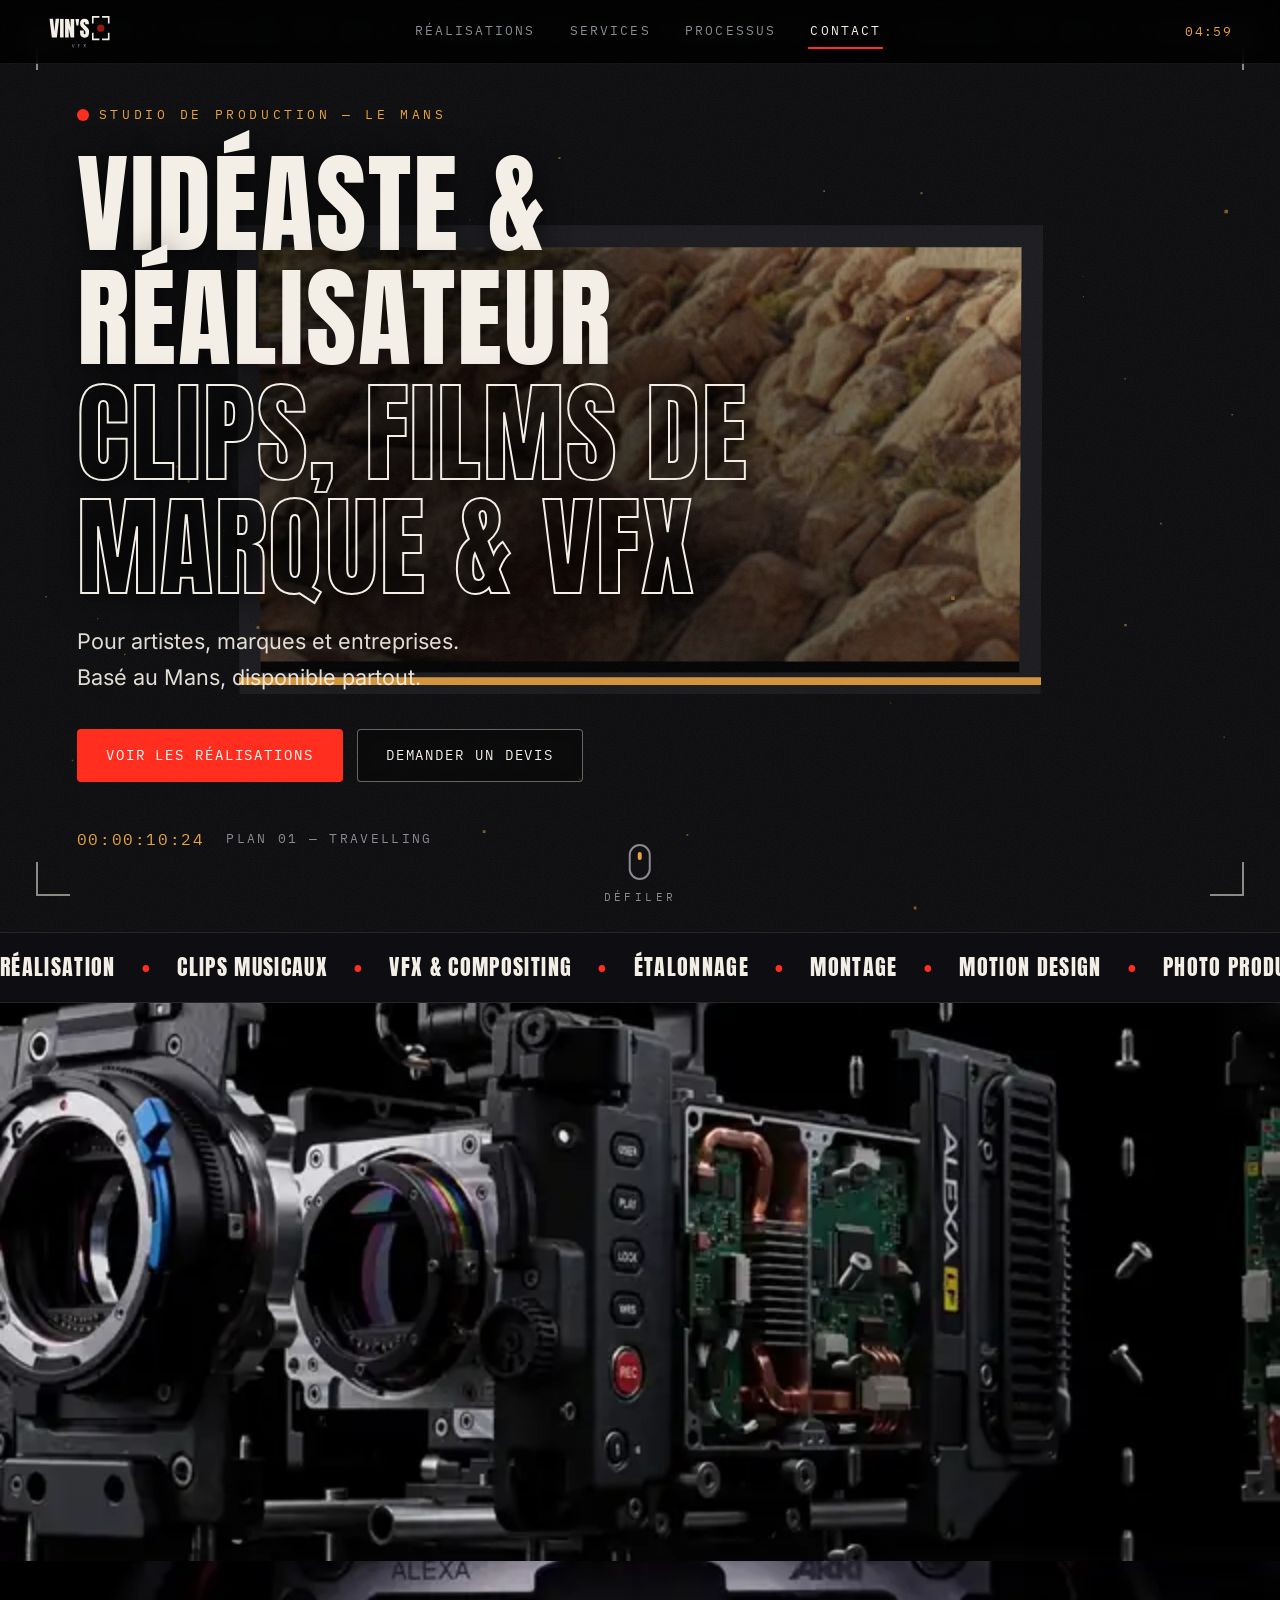
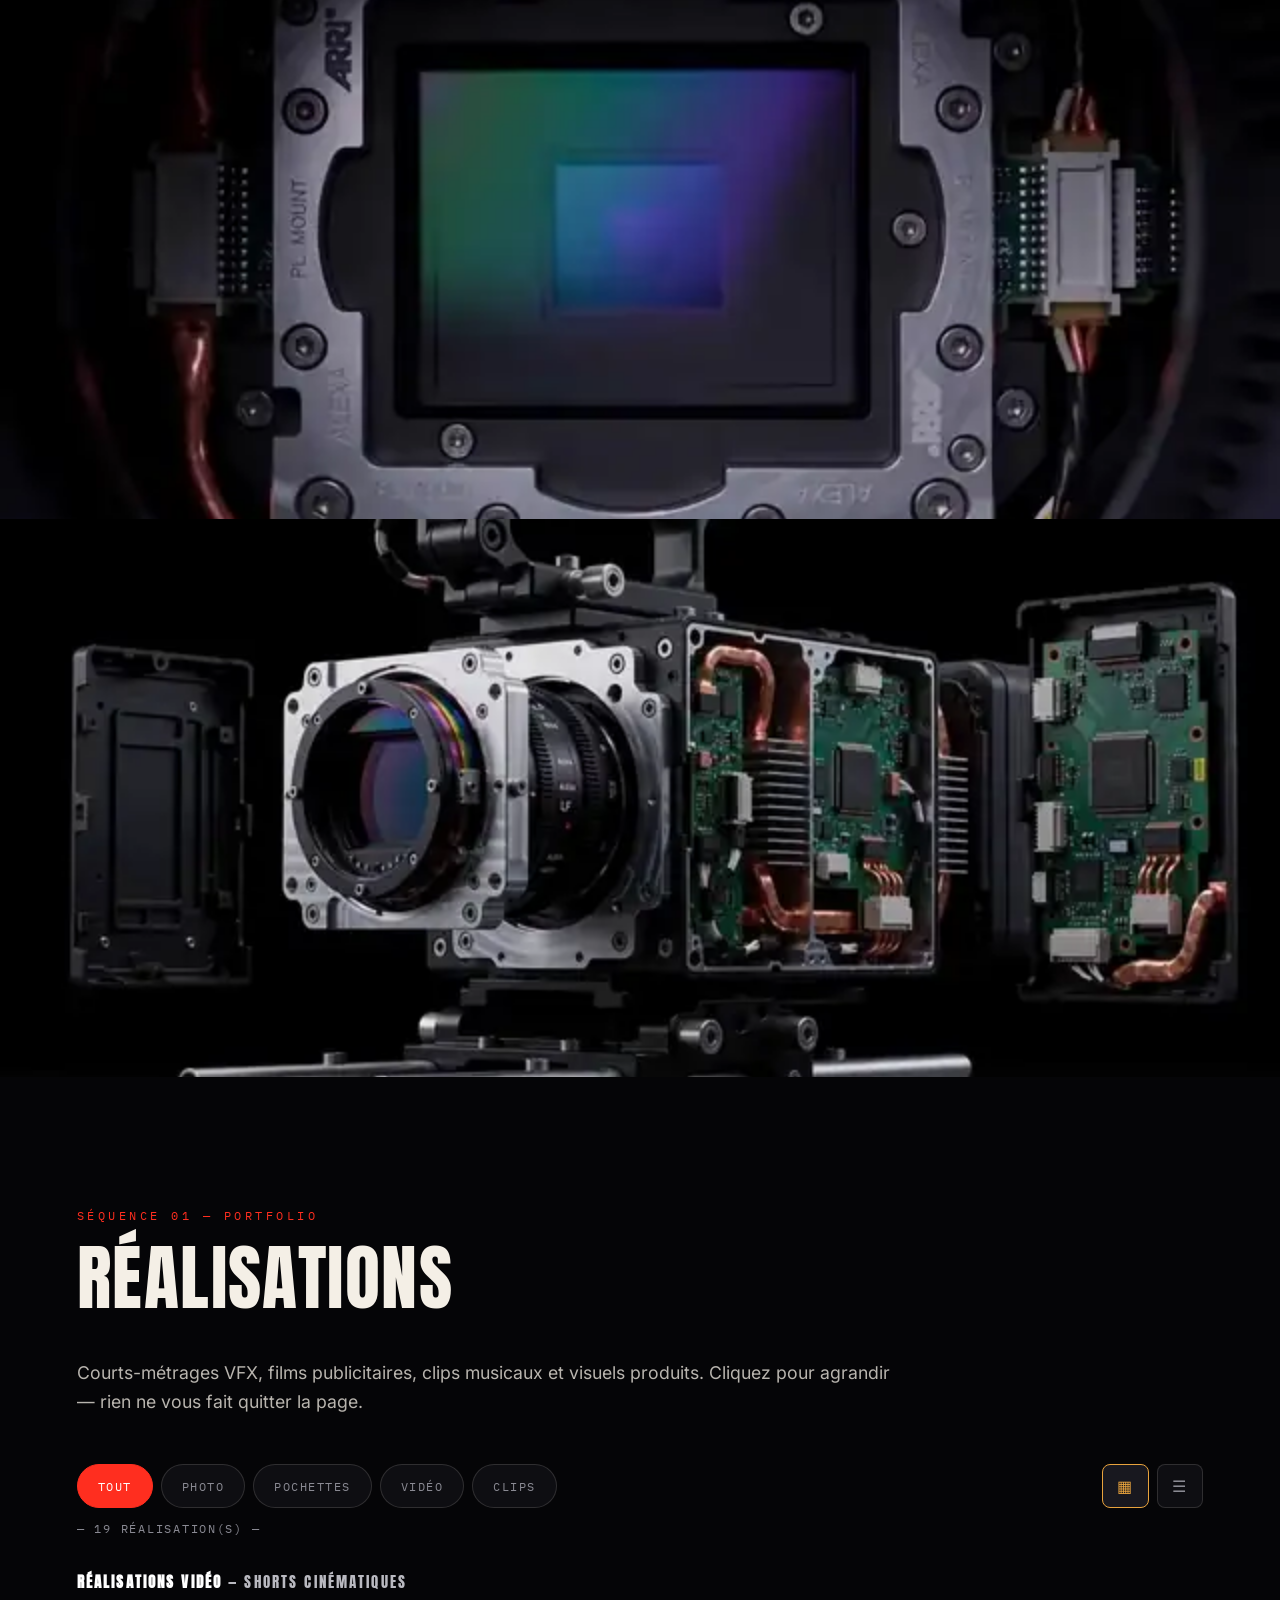
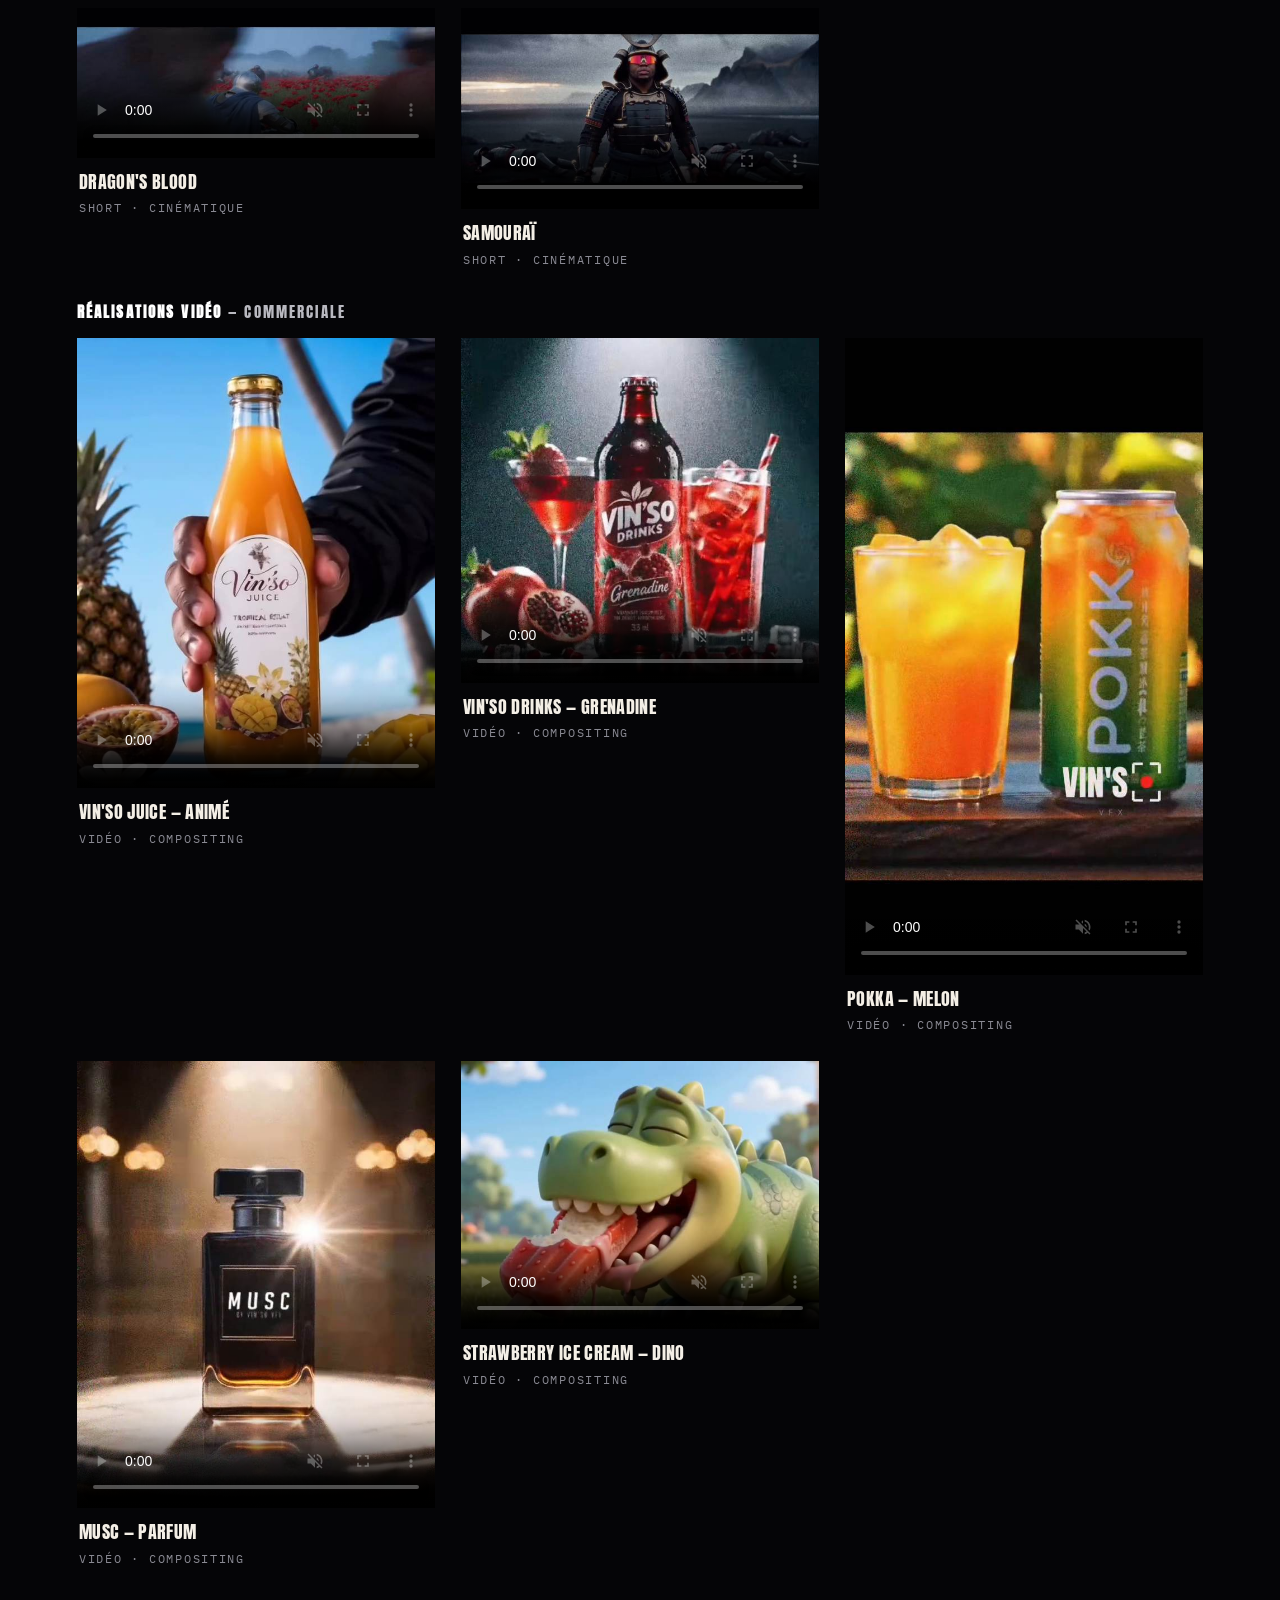
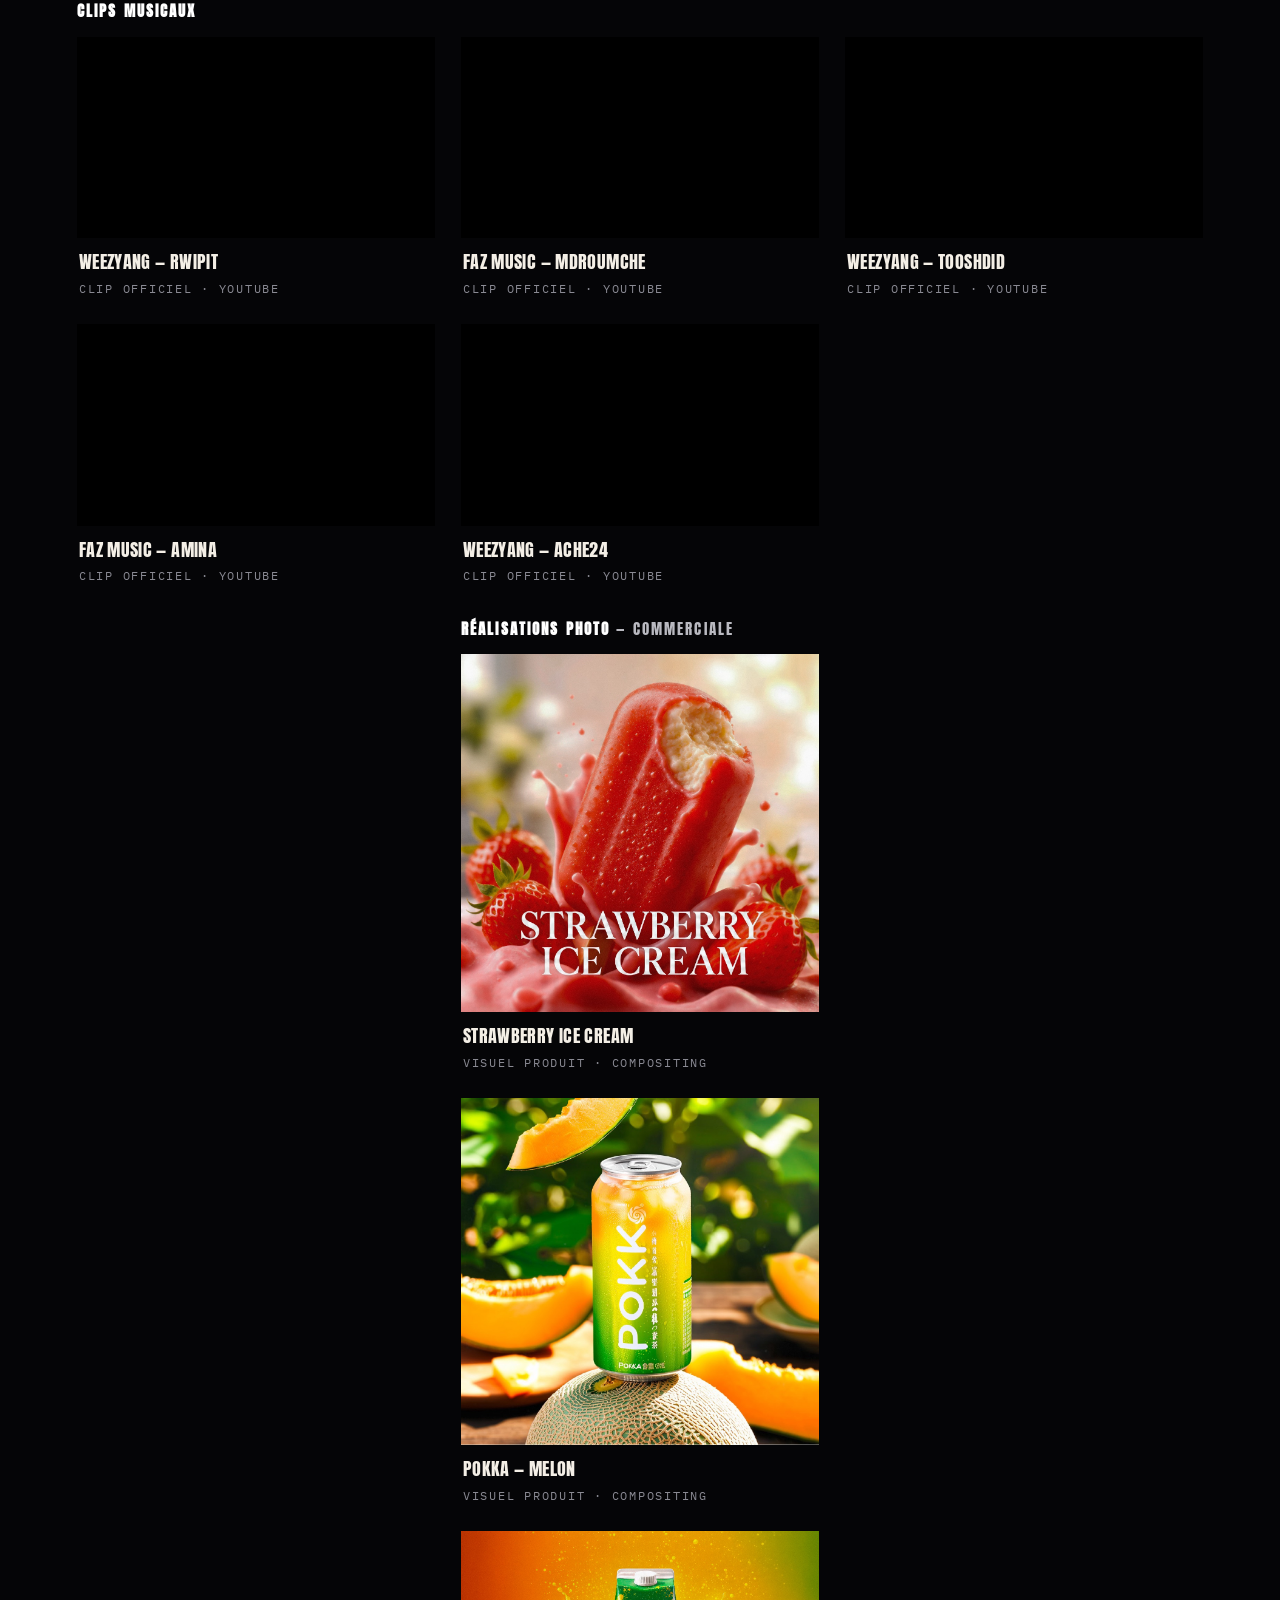
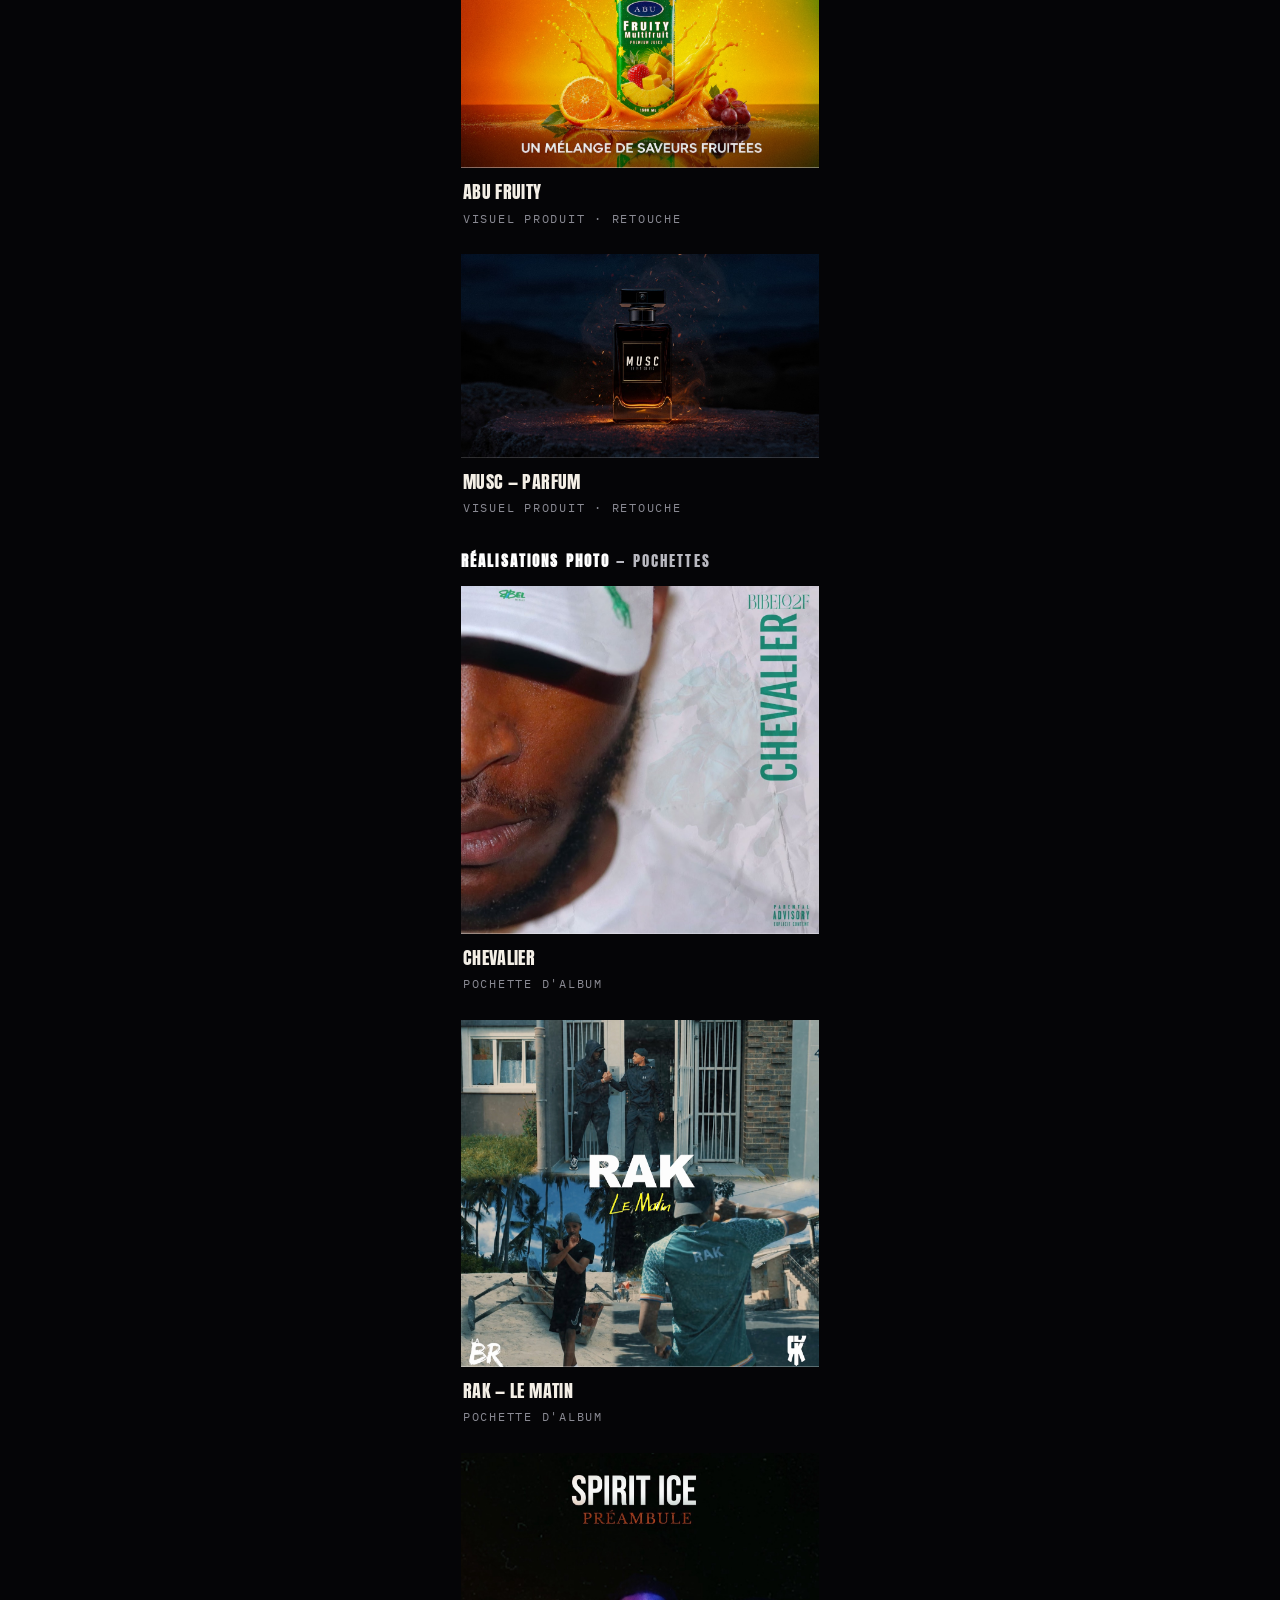
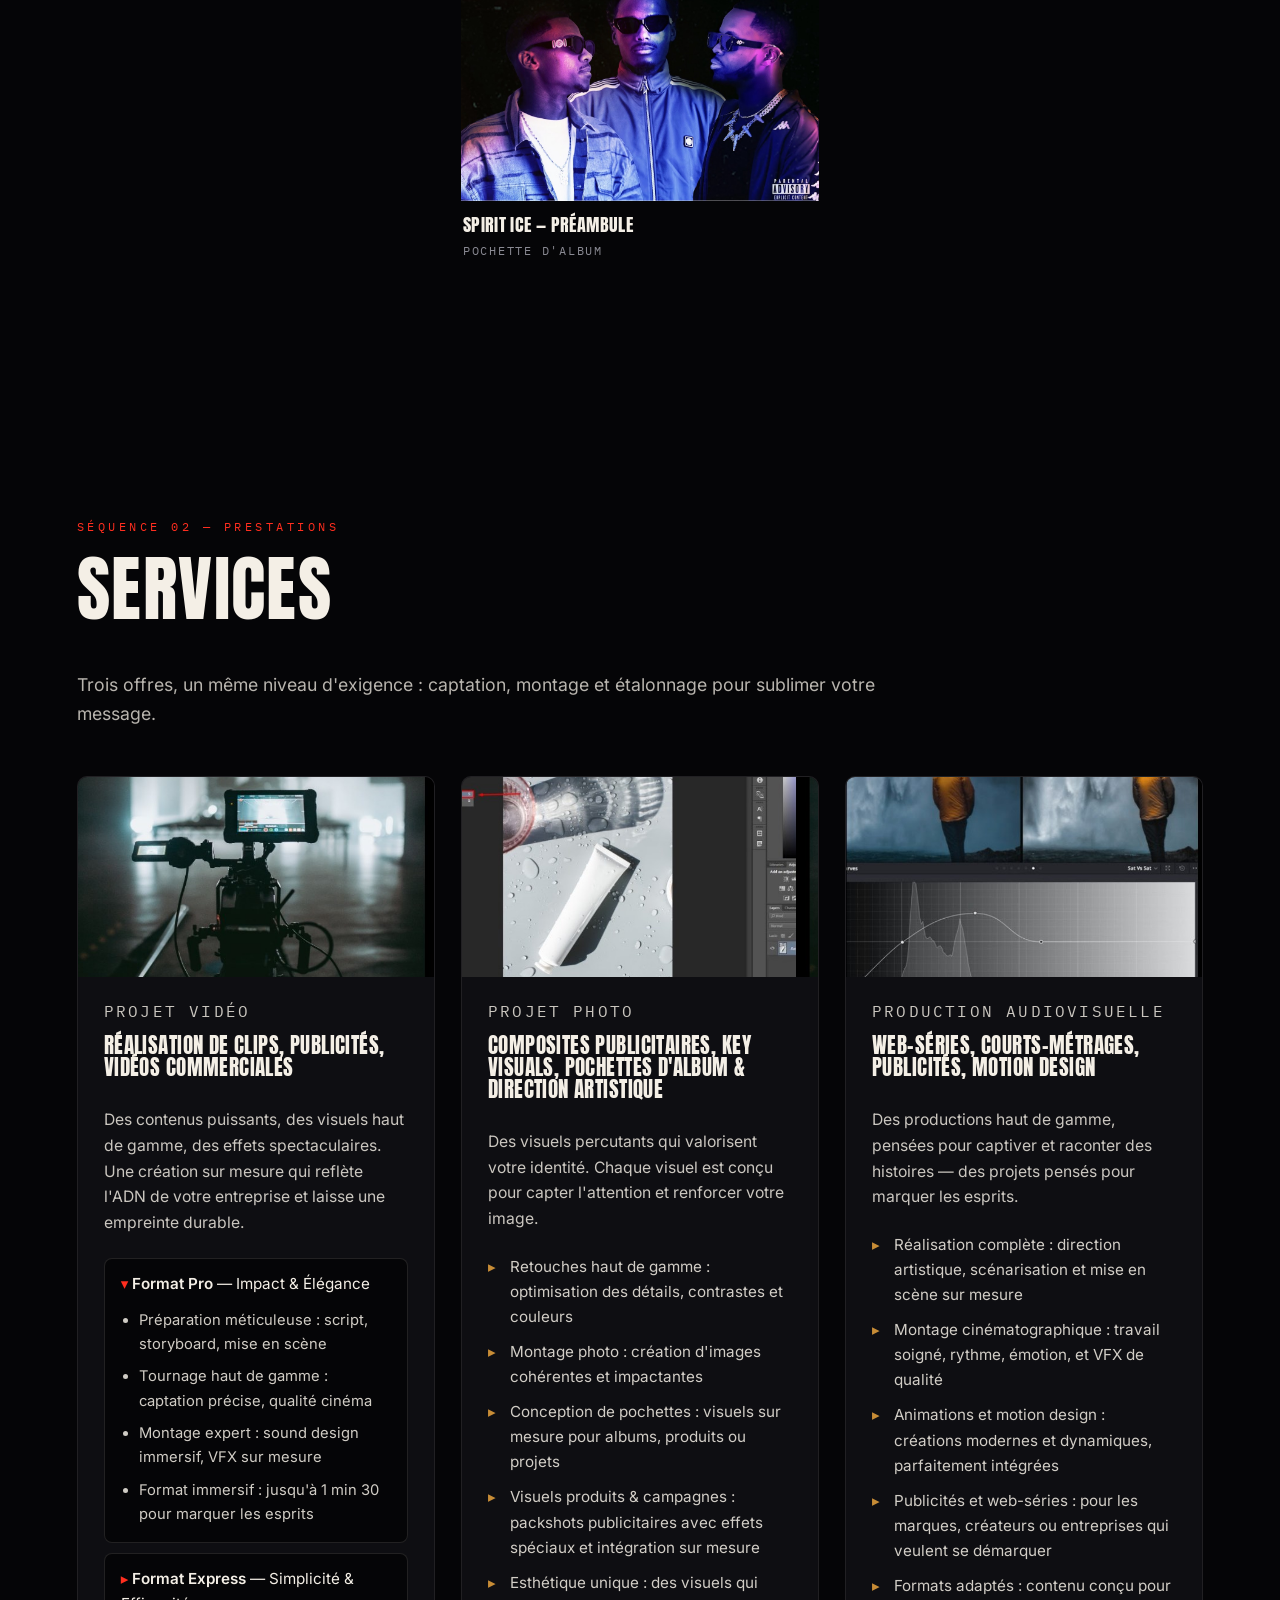
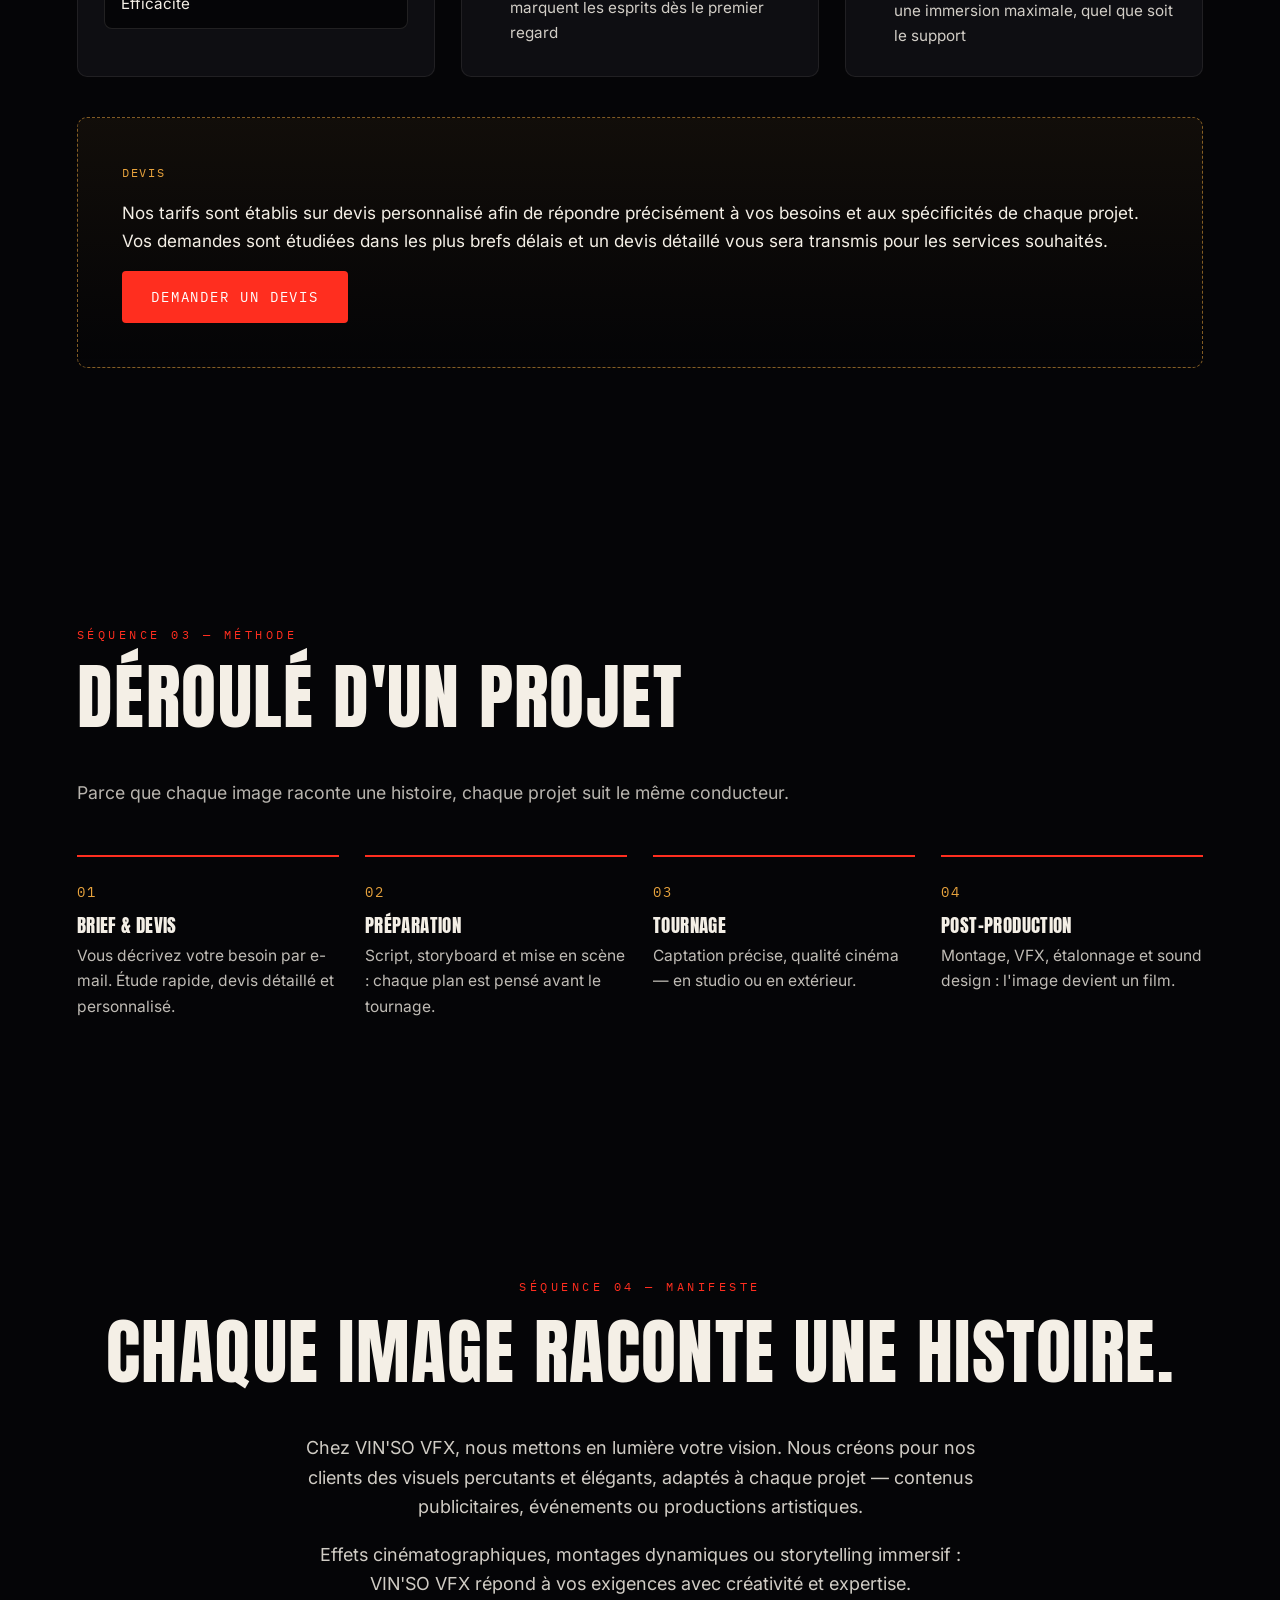
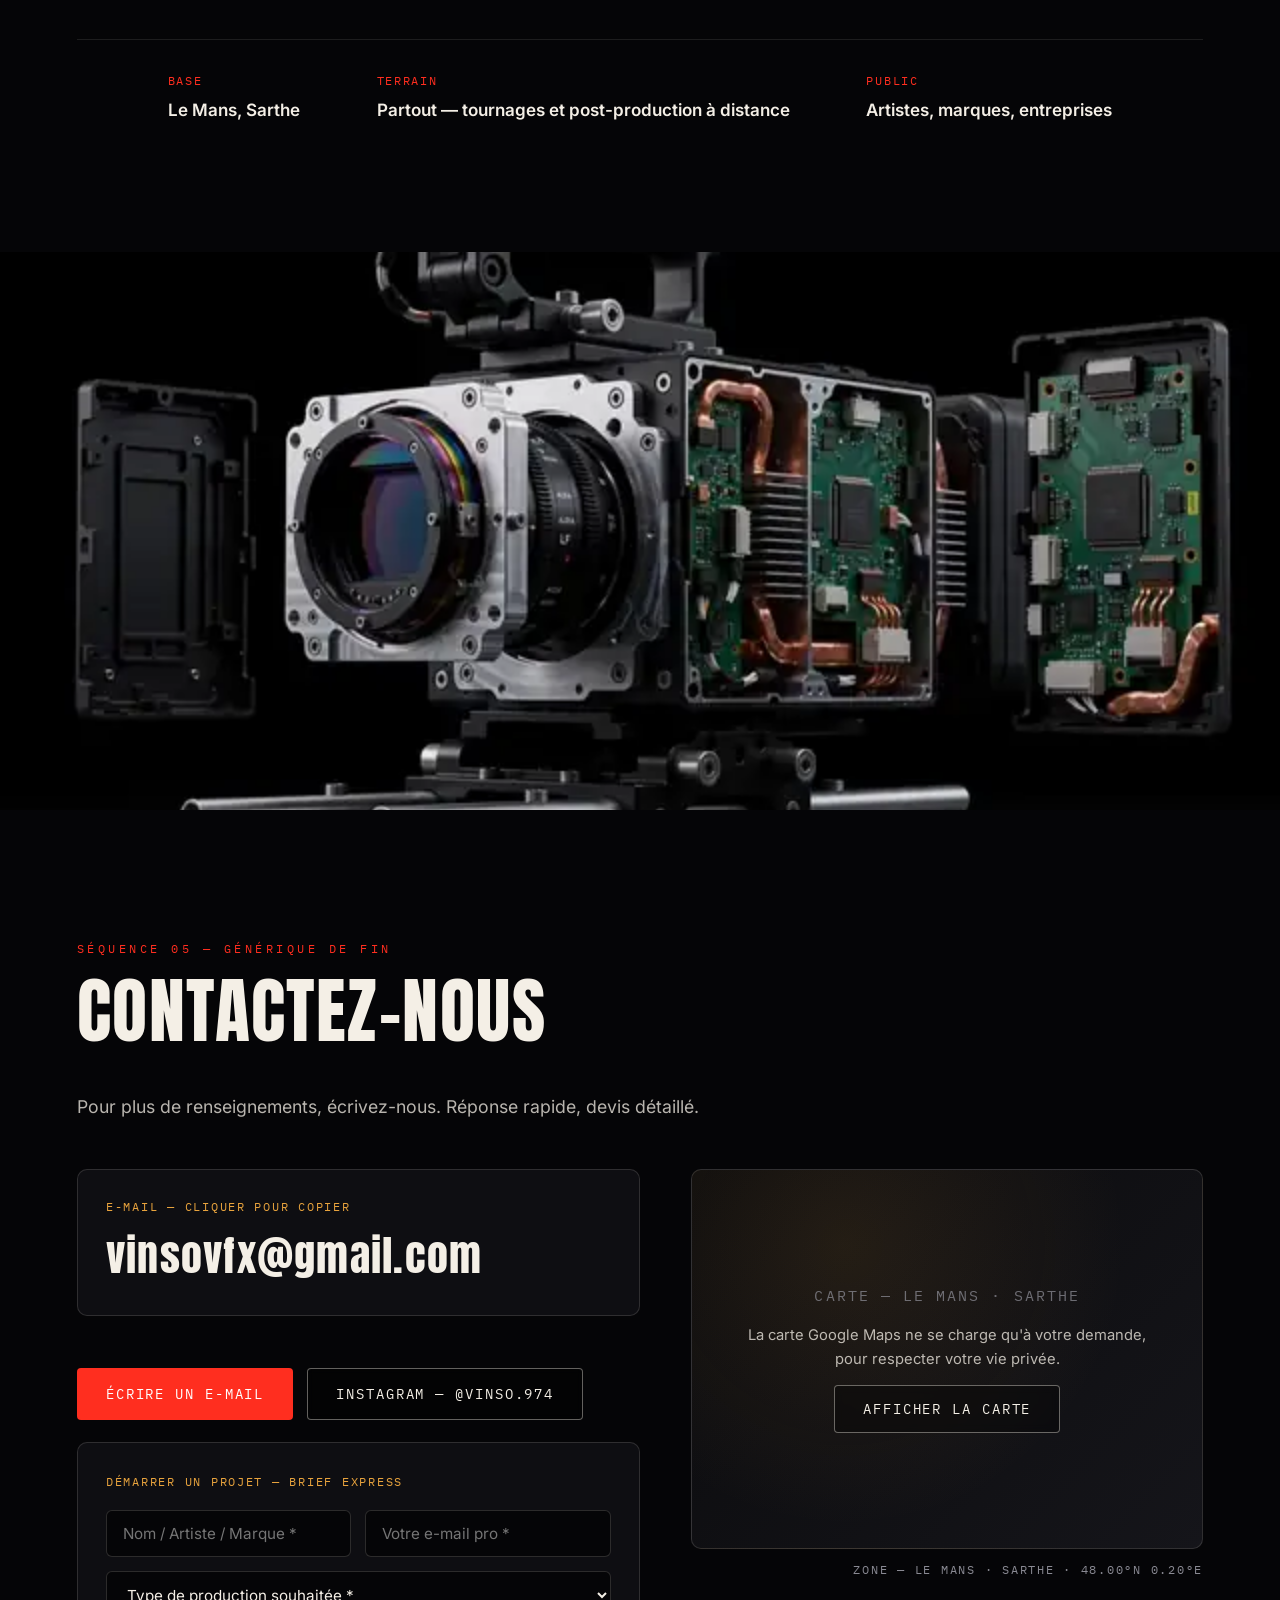
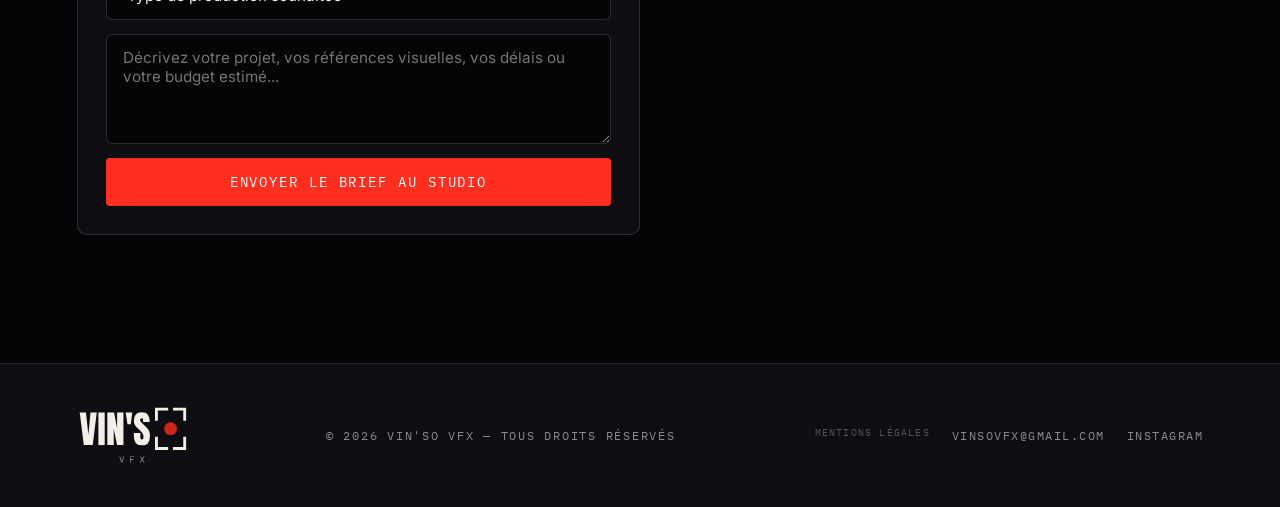
==== commit f72592e5: "Formulaire de brief : clé Web3Forms branchée" ====
--- a/index.html
+++ b/index.html
@@ -537,8 +537,7 @@
             <a class="btn btn-ghost" href="https://www.instagram.com/vinso.974" target="_blank" rel="noopener">Instagram — @vinso.974</a>
           </div>
           <form class="studio-form" action="https://api.web3forms.com/submit" method="POST">
-            <!-- Remplace YOUR_ACCESS_KEY_HERE par ta clé gratuite sur web3forms.com (reçue par mail en 30s) -->
-            <input type="hidden" name="access_key" value="YOUR_ACCESS_KEY_HERE">
+            <input type="hidden" name="access_key" value="9045e996-8bcf-4b9c-9172-6f8eed3794aa">
             <input type="hidden" name="subject" value="Nouveau brief projet — VIN'SO VFX">
 
             <p class="mono" style="color: var(--ambre); margin: 0 0 4px;">DÉMARRER UN PROJET — BRIEF EXPRESS</p>
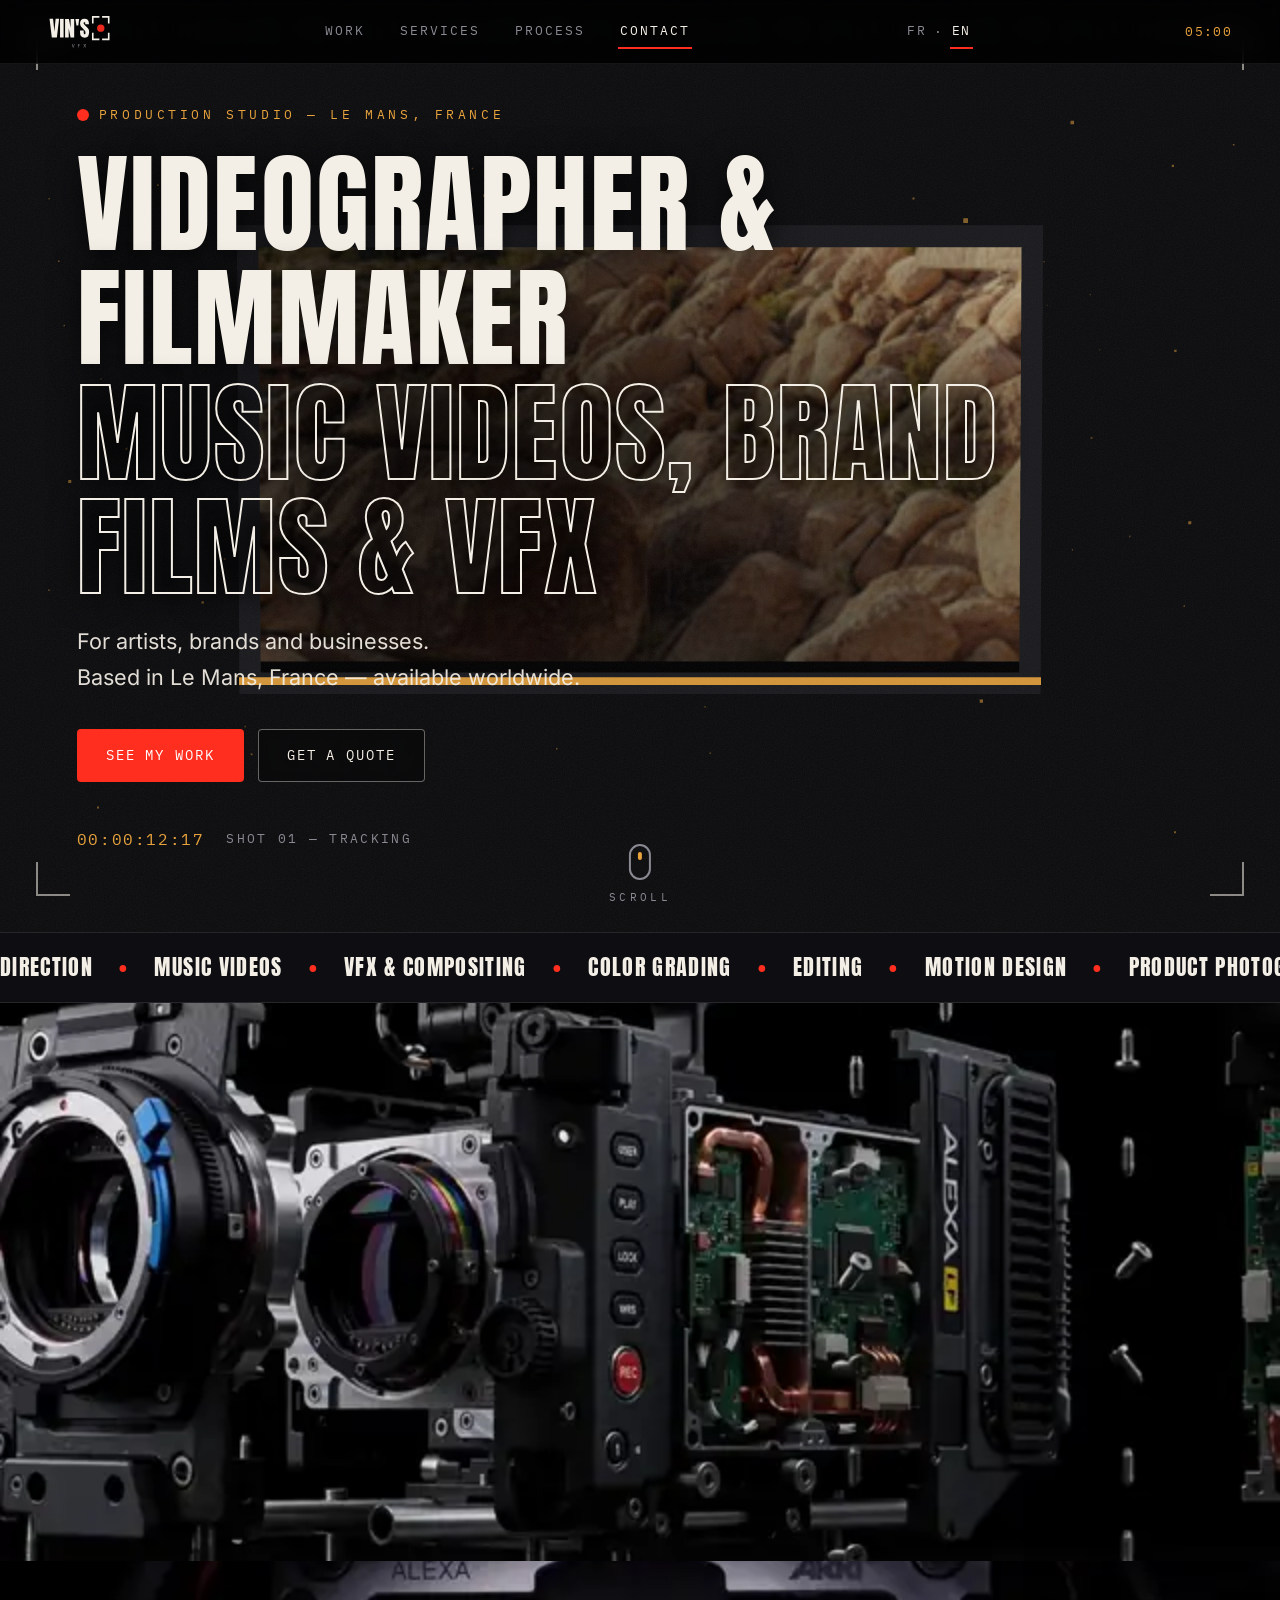
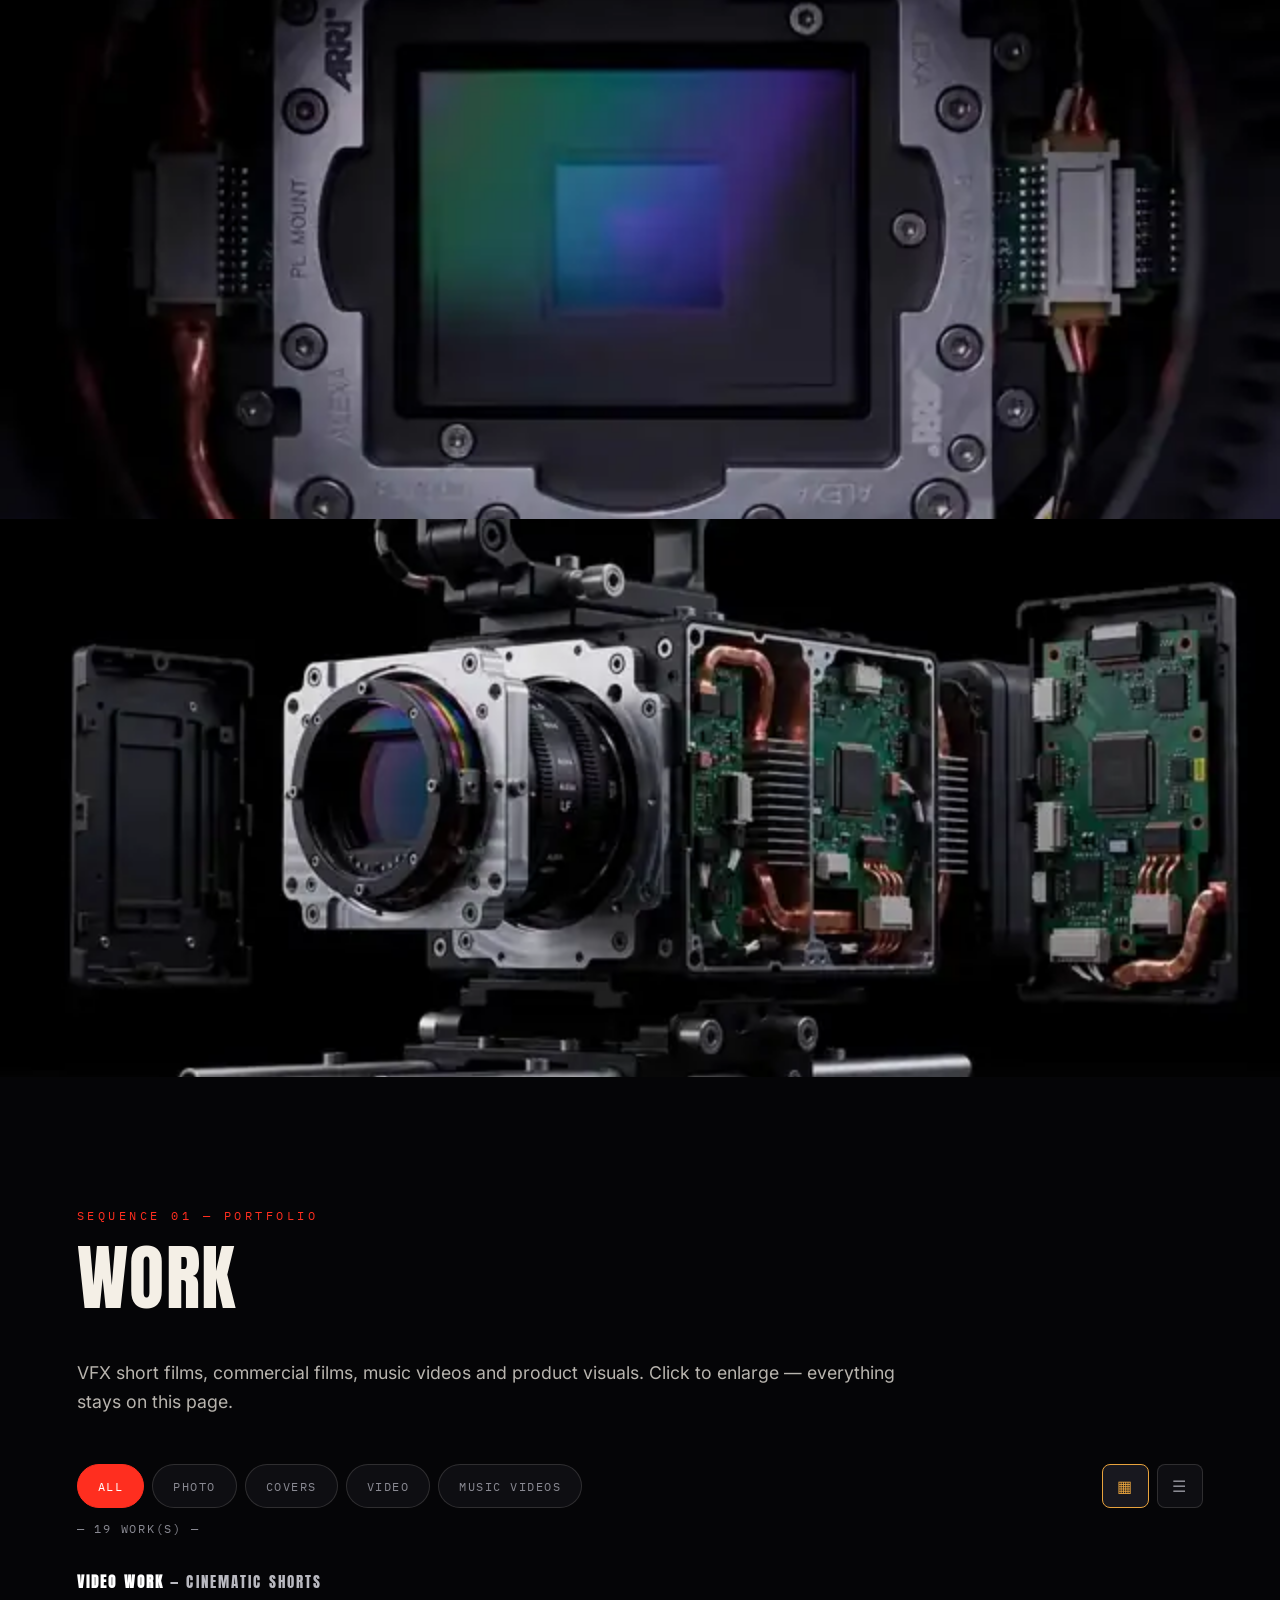
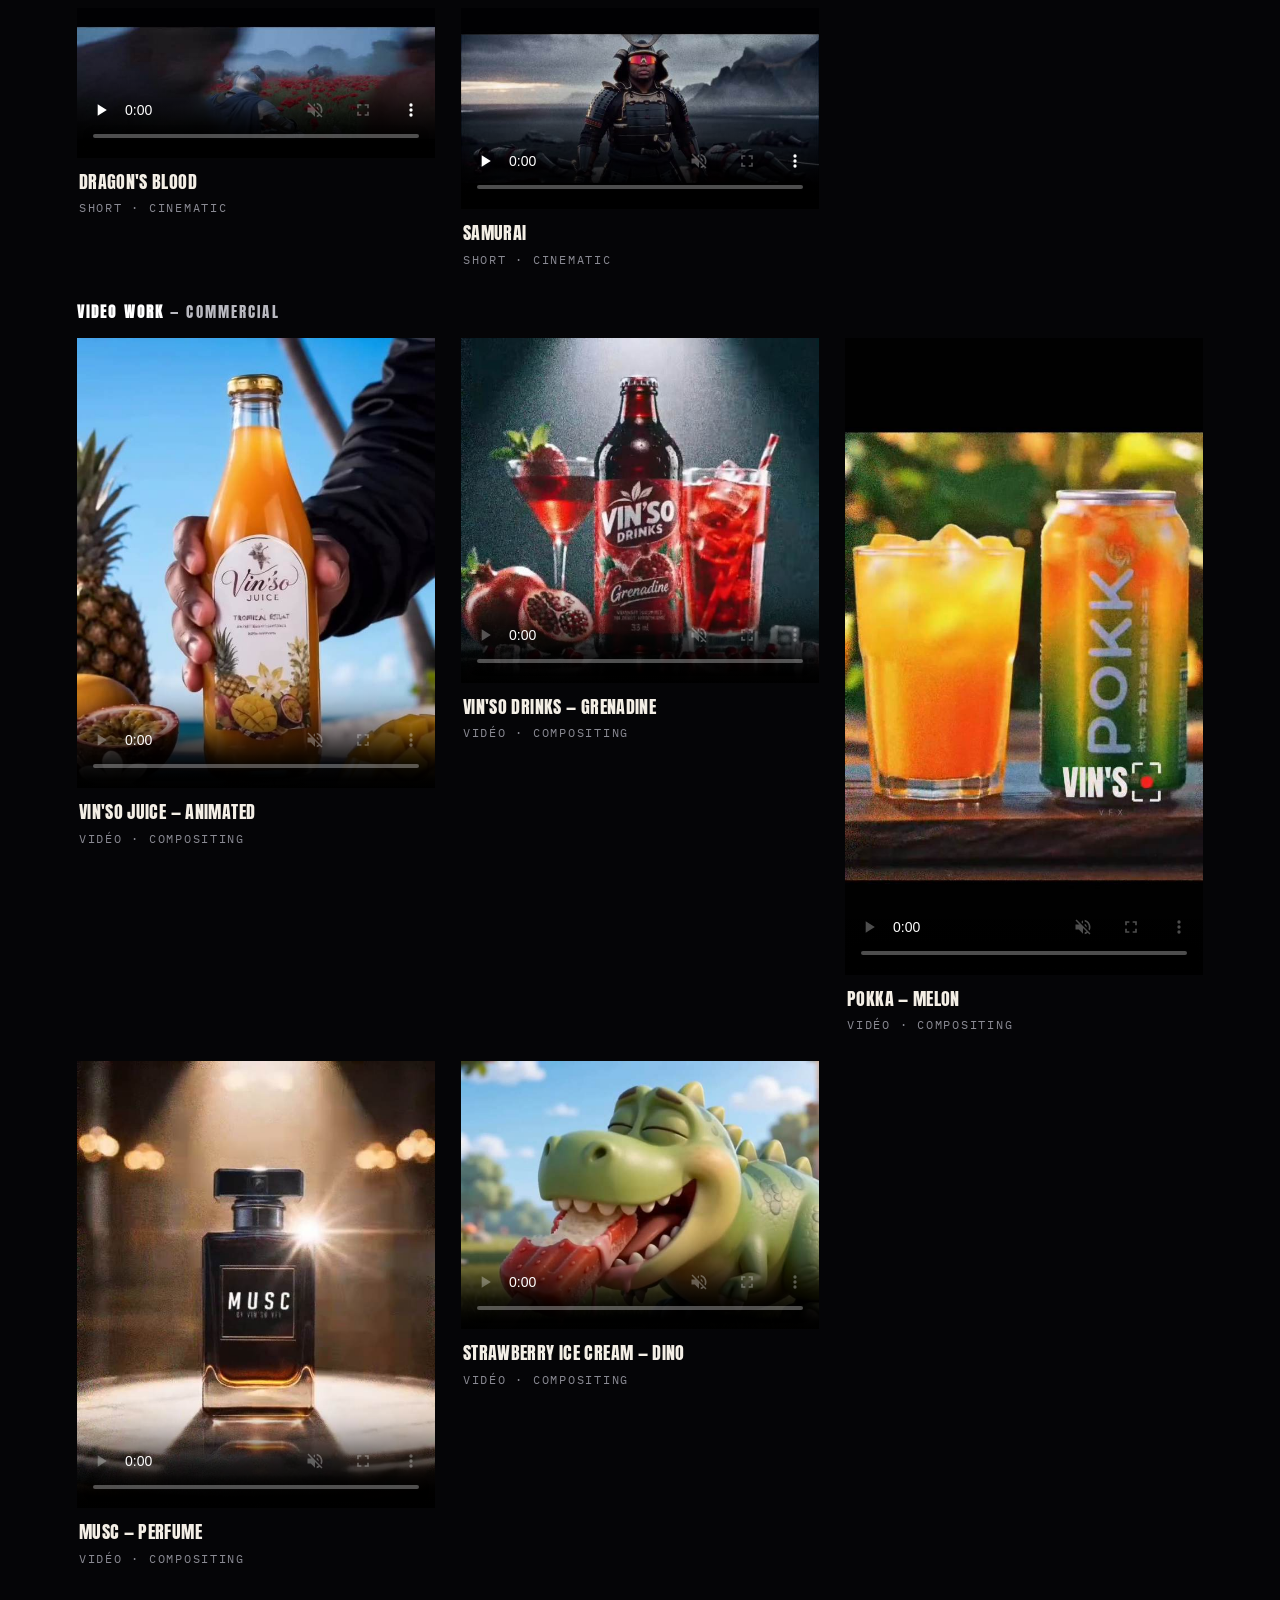
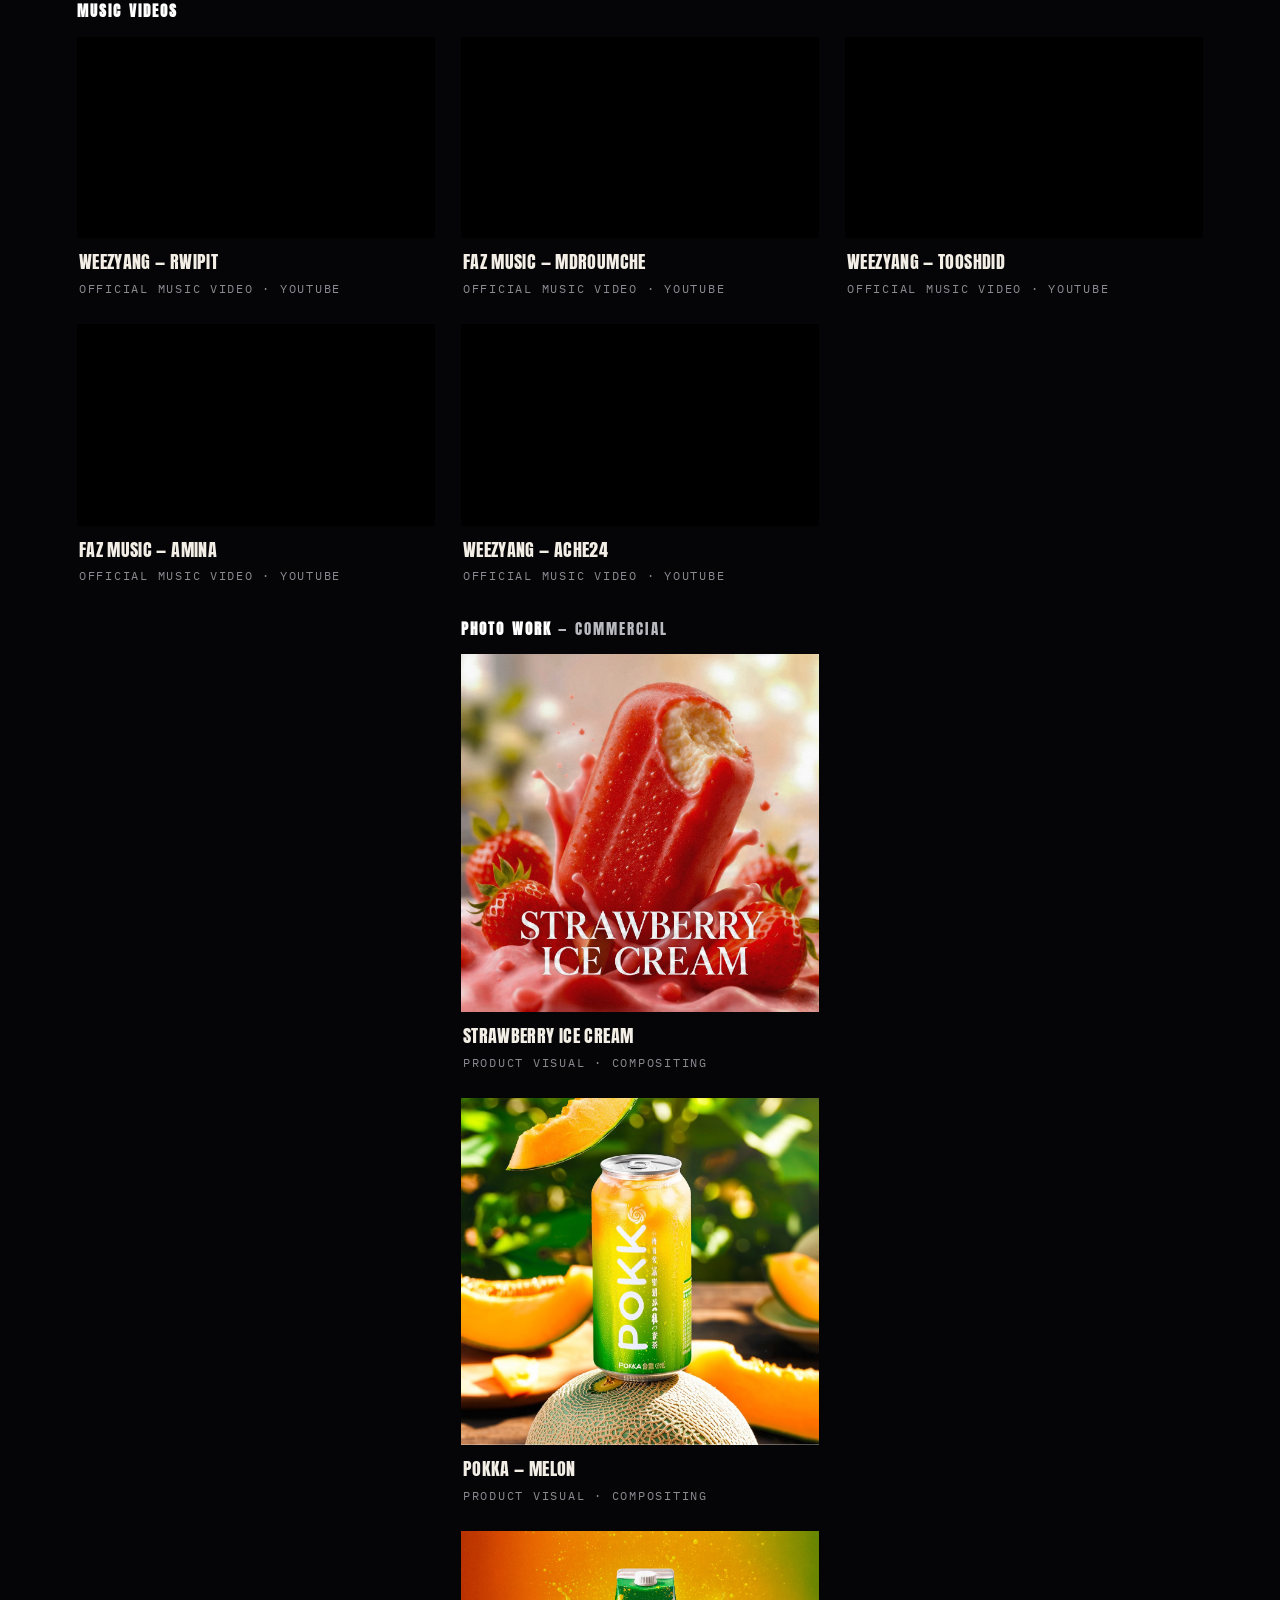
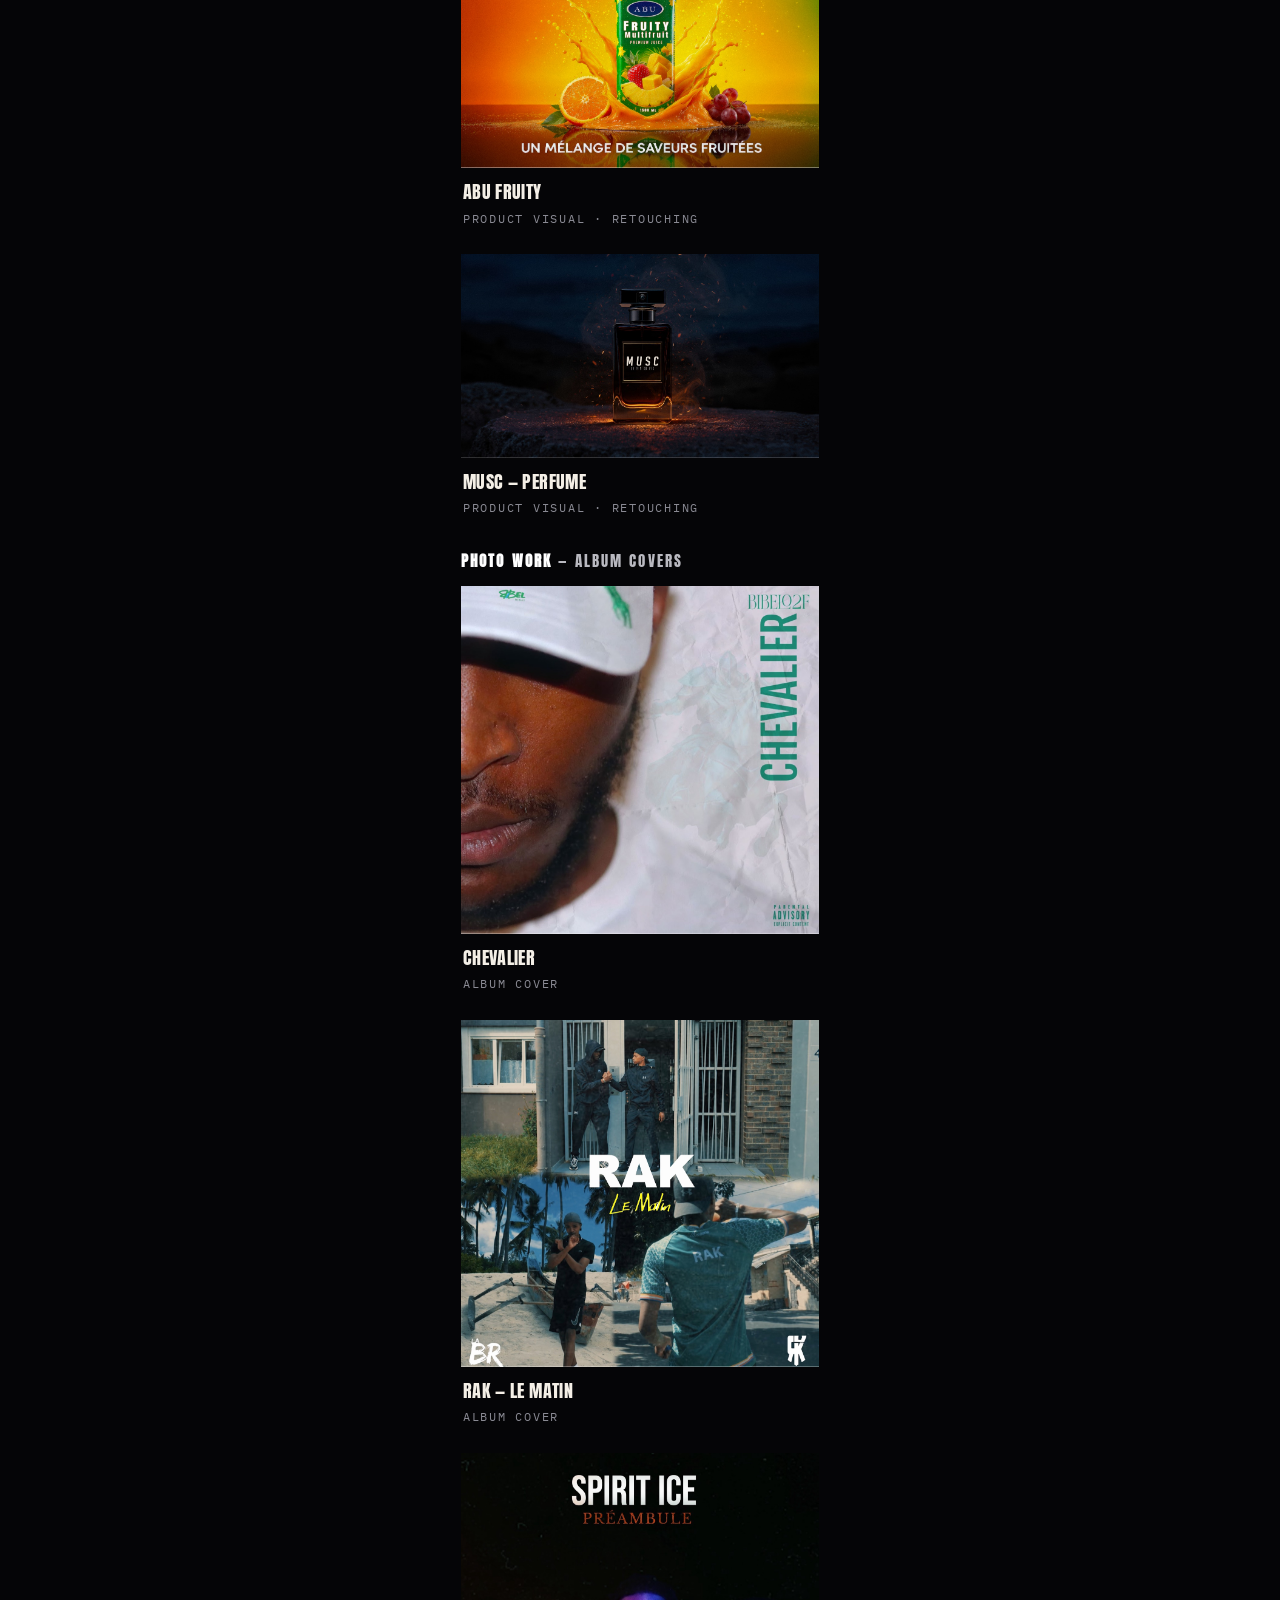
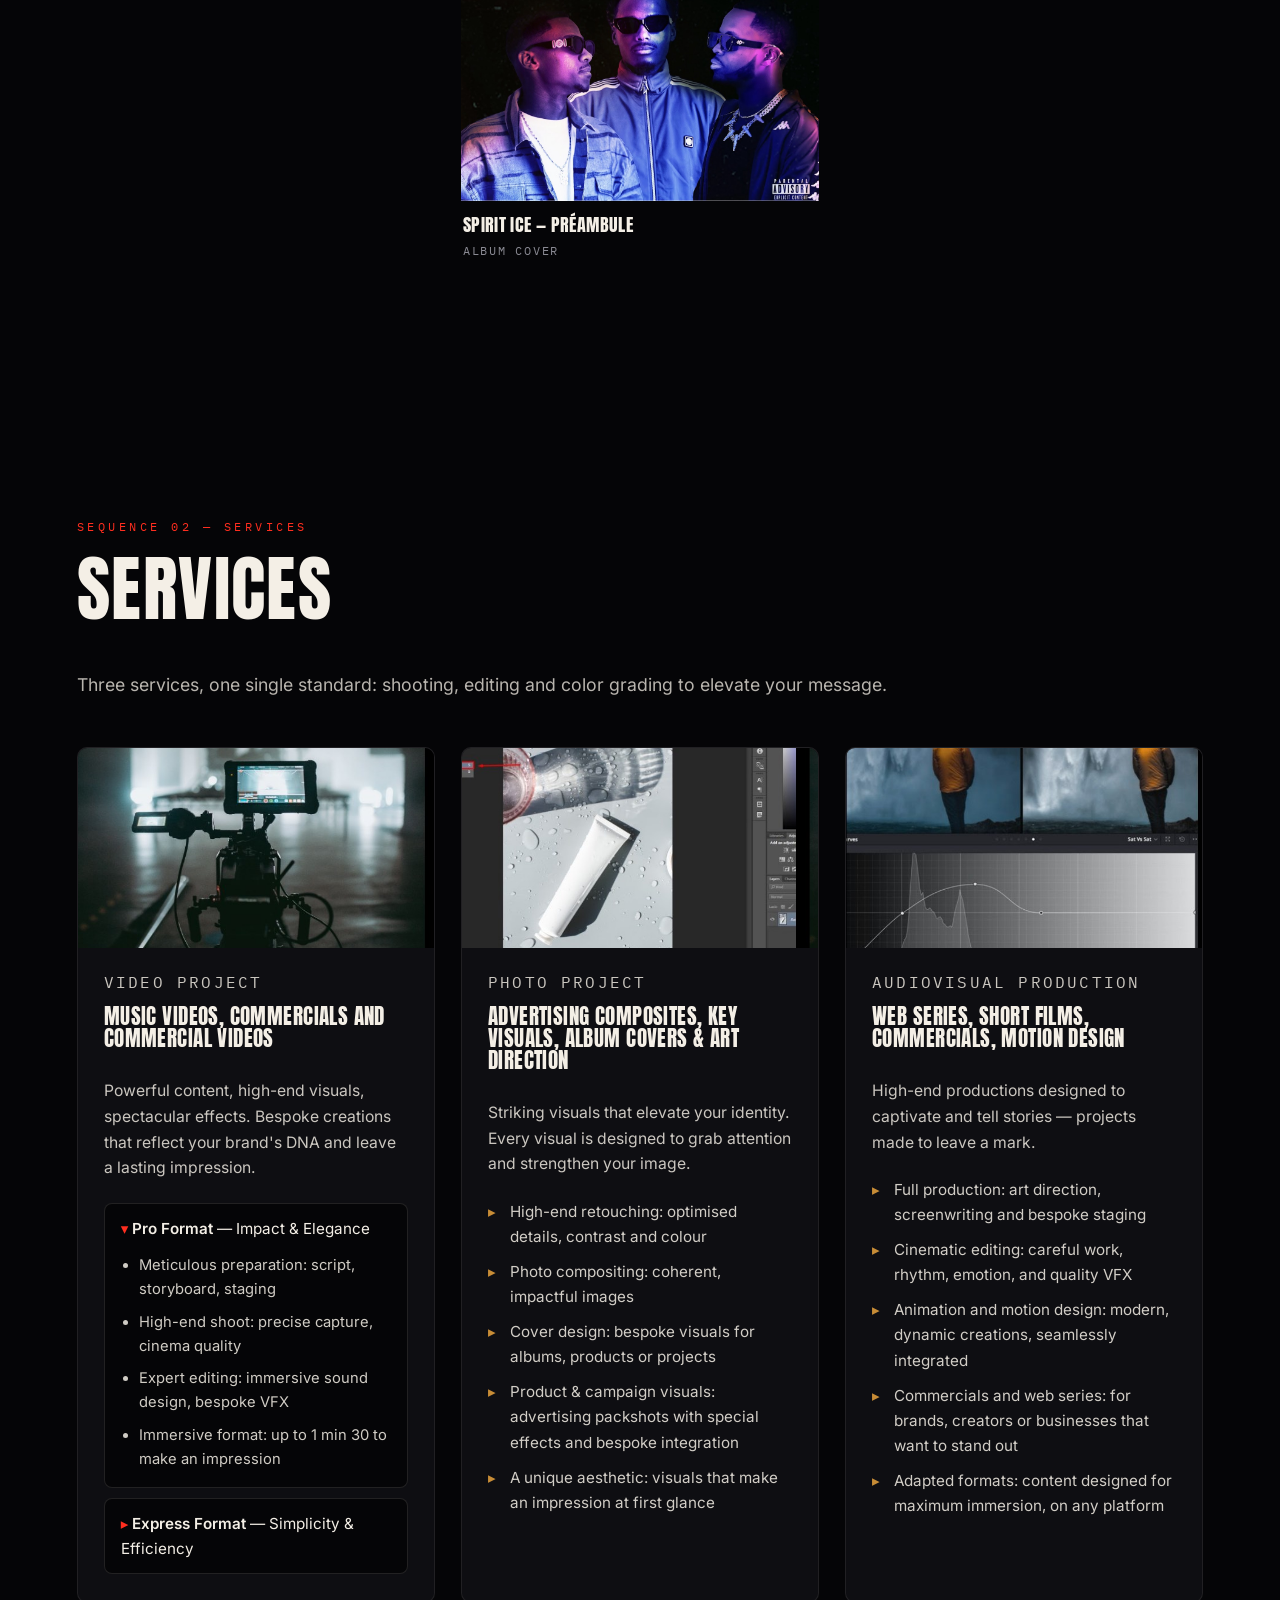
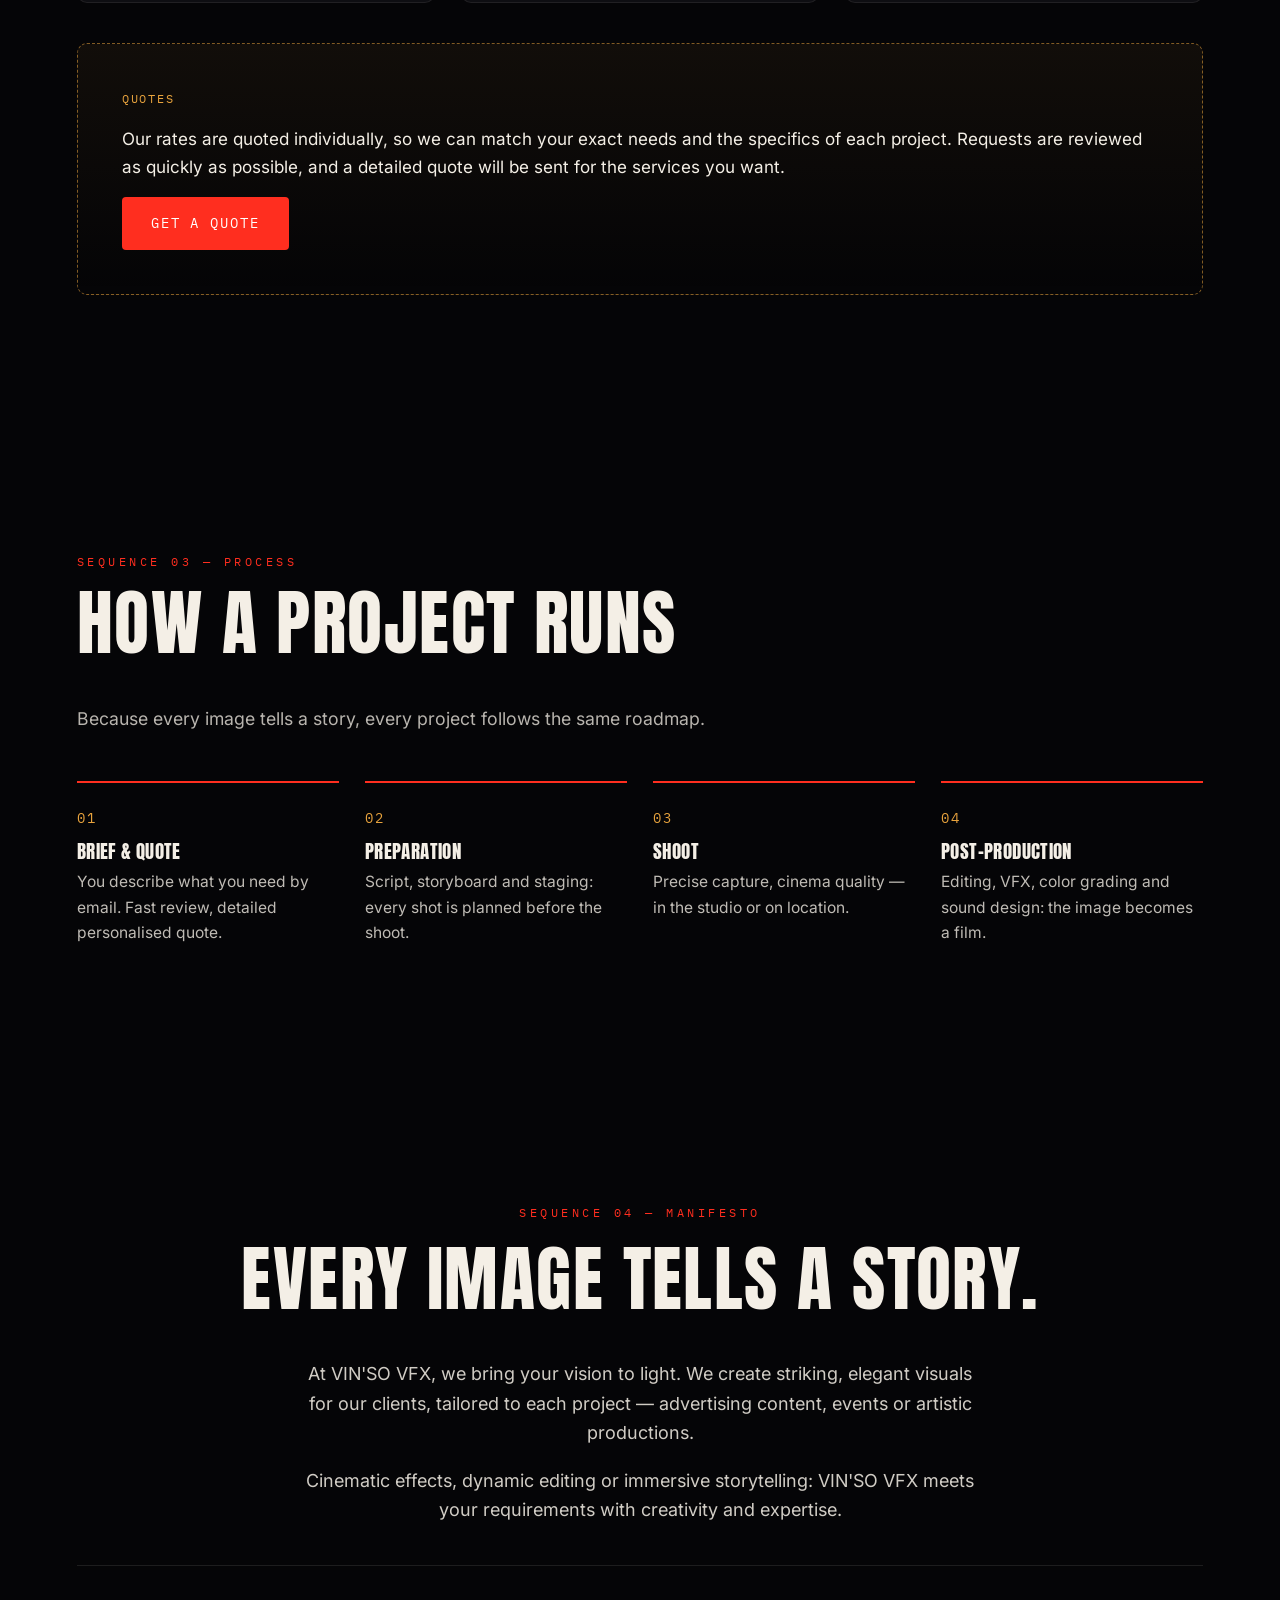
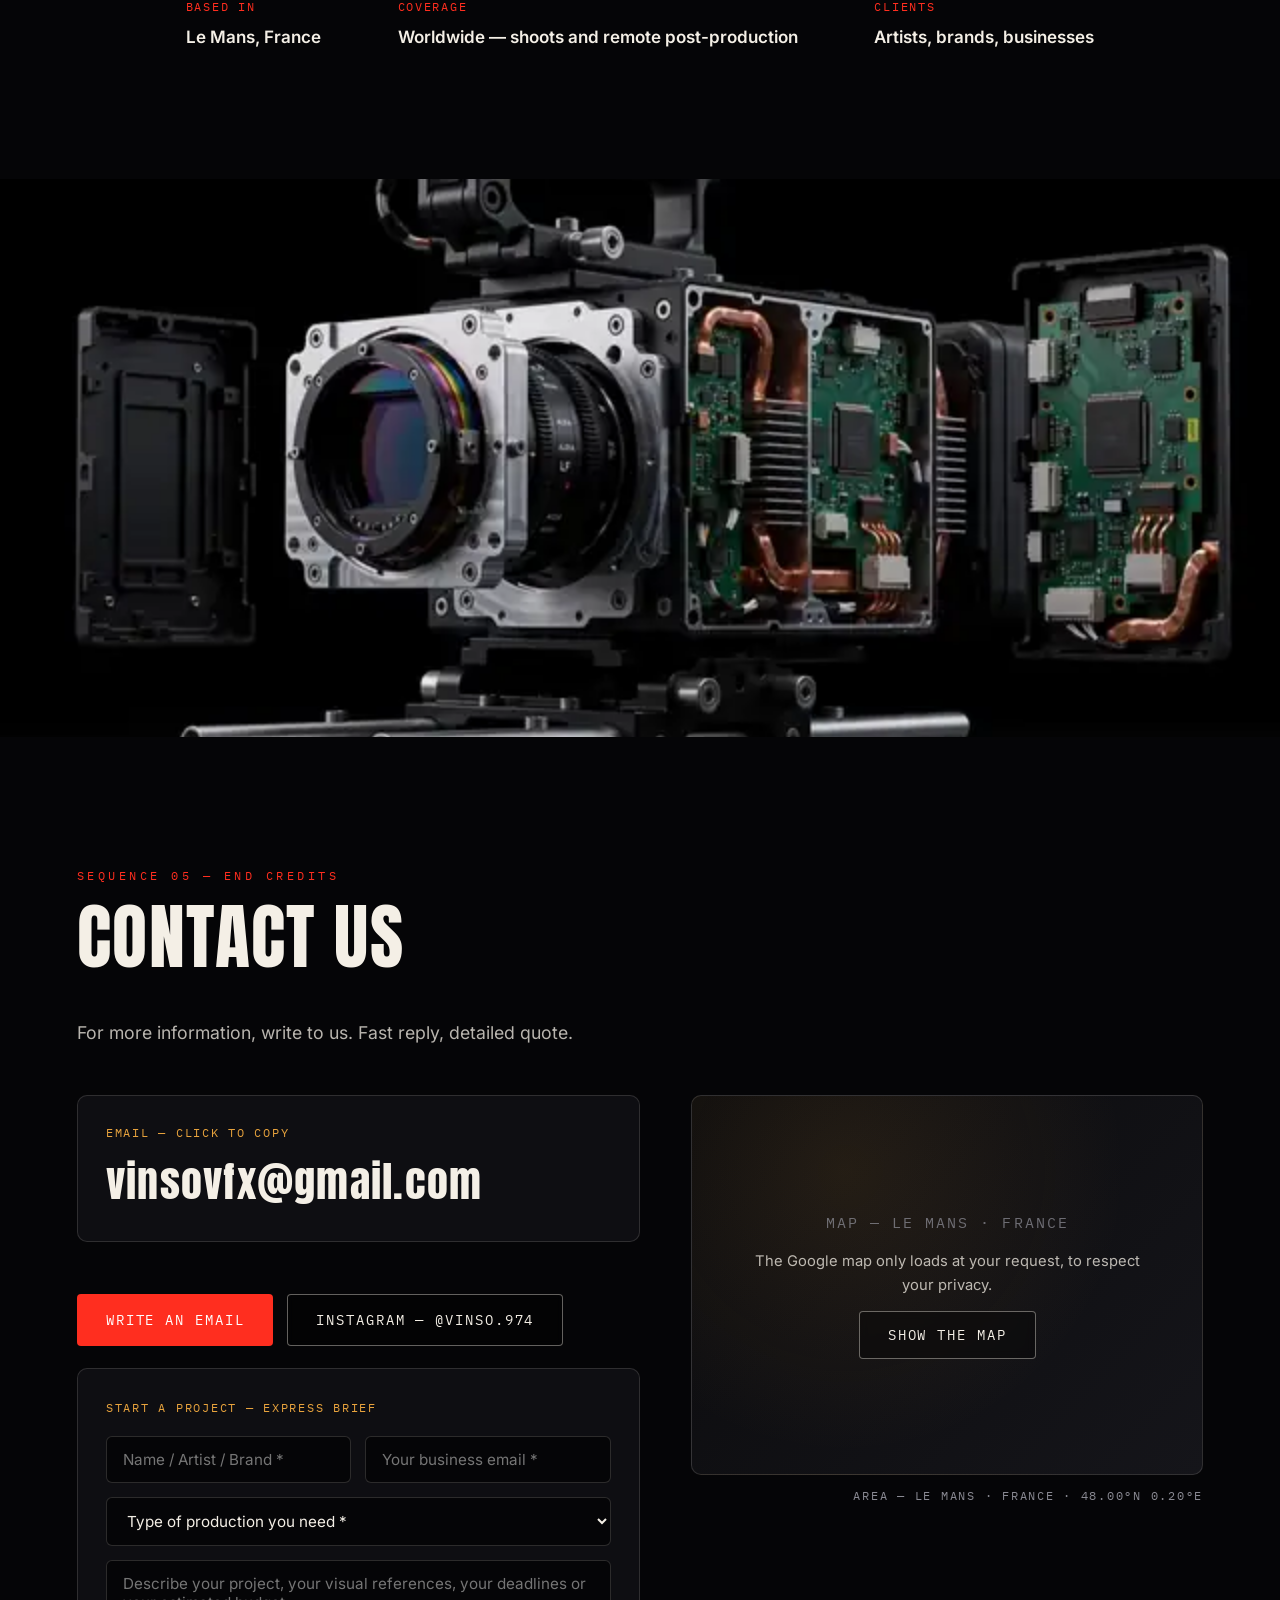
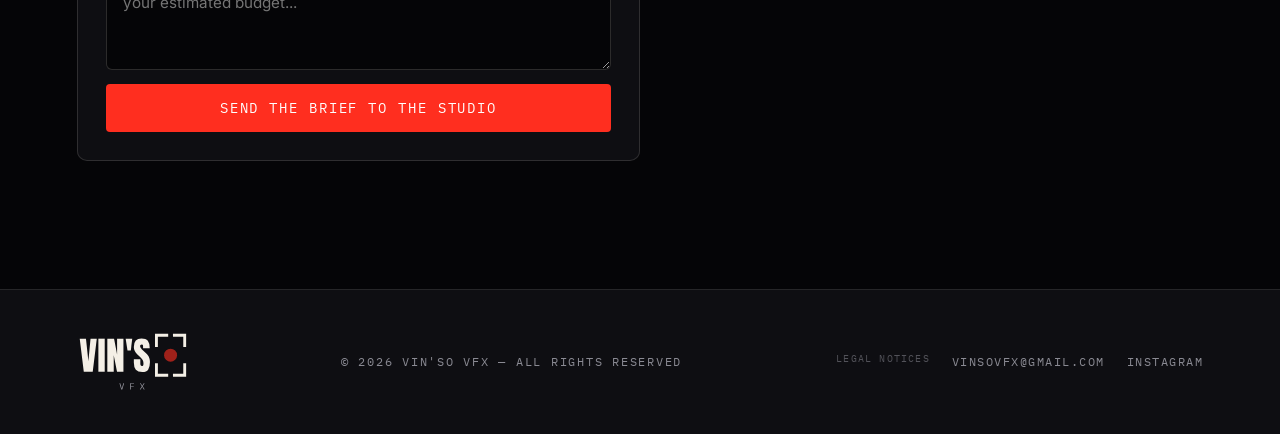
==== commit 74f75d2a: "Version anglaise du site : page /en/ complète, sélecteur FR/EN, détection auto de la langue du navig" ====
--- a/index.html
+++ b/index.html
@@ -8,6 +8,23 @@
   <meta name="theme-color" content="#0B0B0D">
   <meta name="color-scheme" content="dark">
   <link rel="canonical" href="https://www.vinsovfx.com/">
+  <link rel="alternate" hreflang="fr" href="https://www.vinsovfx.com/">
+  <link rel="alternate" hreflang="en" href="https://www.vinsovfx.com/en/">
+  <link rel="alternate" hreflang="x-default" href="https://www.vinsovfx.com/">
+  <script>
+    /* Version anglaise : redirection unique si le navigateur du visiteur n'est pas en français.
+       Le choix manuel (FR/EN, mémorisé dans le navigateur) est toujours respecté. */
+    (function () {
+      try {
+        if (localStorage.getItem('vinso-lang')) return;
+        var l = (navigator.language || 'fr').toLowerCase();
+        if (l.indexOf('fr') !== 0) {
+          localStorage.setItem('vinso-lang', 'en');
+          window.location.replace('en/');
+        }
+      } catch (e) { /* stockage indisponible : on reste en français */ }
+    })();
+  </script>
   <meta property="og:type" content="website">
   <meta property="og:locale" content="fr_FR">
   <meta property="og:title" content="VIN'SO VFX — Vidéaste &amp; réalisateur">
@@ -24,7 +41,7 @@
   <link rel="apple-touch-icon" href="assets/img/apple-touch-icon.png">
   <link rel="preload" href="assets/fonts/anton-latin-400-normal.woff2" as="font" type="font/woff2" crossorigin>
   <link rel="preload" href="assets/fonts/inter-latin-400-normal.woff2" as="font" type="font/woff2" crossorigin>
-  <link rel="stylesheet" href="css/style.css?v=7">
+  <link rel="stylesheet" href="css/style.css?v=8">
   <script type="application/ld+json">
   {
     "@context": "https://schema.org",
@@ -65,6 +82,9 @@
       <a href="#services">Services</a>
       <a href="#processus">Processus</a>
       <a href="#contact">Contact</a>
+    </nav>
+    <nav class="lang-switch" aria-label="Langue">
+      <a href="./" class="is-active" aria-current="true" onclick="try{localStorage.setItem('vinso-lang','fr')}catch(e){}">FR</a><span aria-hidden="true">·</span><a href="en/" hreflang="en" onclick="try{localStorage.setItem('vinso-lang','en')}catch(e){}">EN</a>
     </nav>
     <button class="nav-burger" id="nav-burger" aria-label="Ouvrir le menu" aria-expanded="false" aria-controls="site-nav">
       <span></span><span></span><span></span>
--- a/css/style.css
+++ b/css/style.css
@@ -103,6 +103,10 @@
 .site-nav { display: flex; gap: clamp(12px, 2.4vw, 32px); }
 .site-nav a { text-decoration: none; font-family: var(--font-mono); font-size: 0.8rem; letter-spacing: 0.16em; text-transform: uppercase; color: var(--clap); padding: 6px 2px; border-bottom: 2px solid transparent; }
 .site-nav a:hover, .site-nav a.is-active { color: var(--pellicule); border-bottom-color: var(--rec); }
+.lang-switch { display: flex; align-items: center; gap: 6px; font-family: var(--font-mono); font-size: 0.8rem; letter-spacing: 0.12em; color: var(--clap); }
+.lang-switch a { text-decoration: none; color: var(--clap); padding: 6px 2px; border-bottom: 2px solid transparent; }
+.lang-switch a:hover { color: var(--pellicule); }
+.lang-switch a.is-active { color: var(--pellicule); border-bottom-color: var(--rec); }
 .header-meta { display: flex; align-items: center; gap: 14px; }
 .rec { display: flex; align-items: center; gap: 7px; font-family: var(--font-mono); font-size: 0.78rem; letter-spacing: 0.2em; color: var(--rec); }
 .rec .rec-dot { width: 9px; height: 9px; }
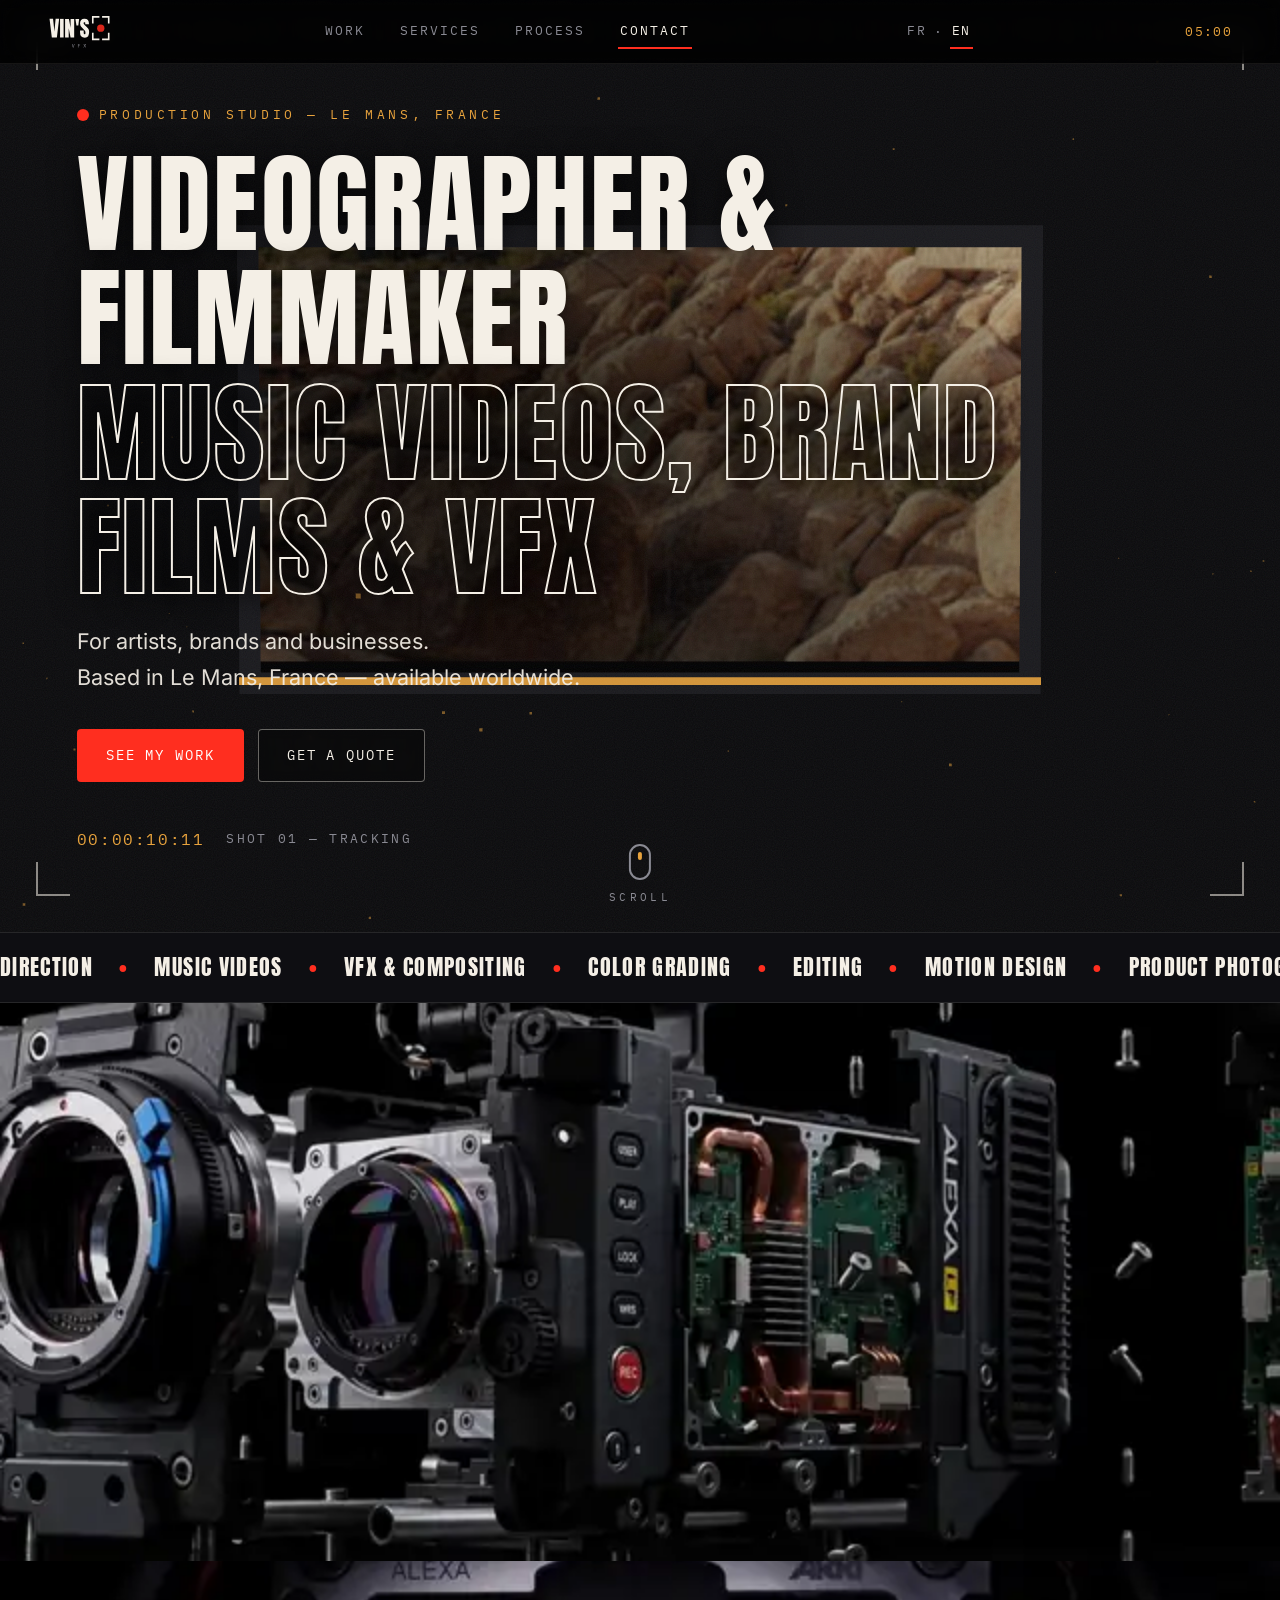
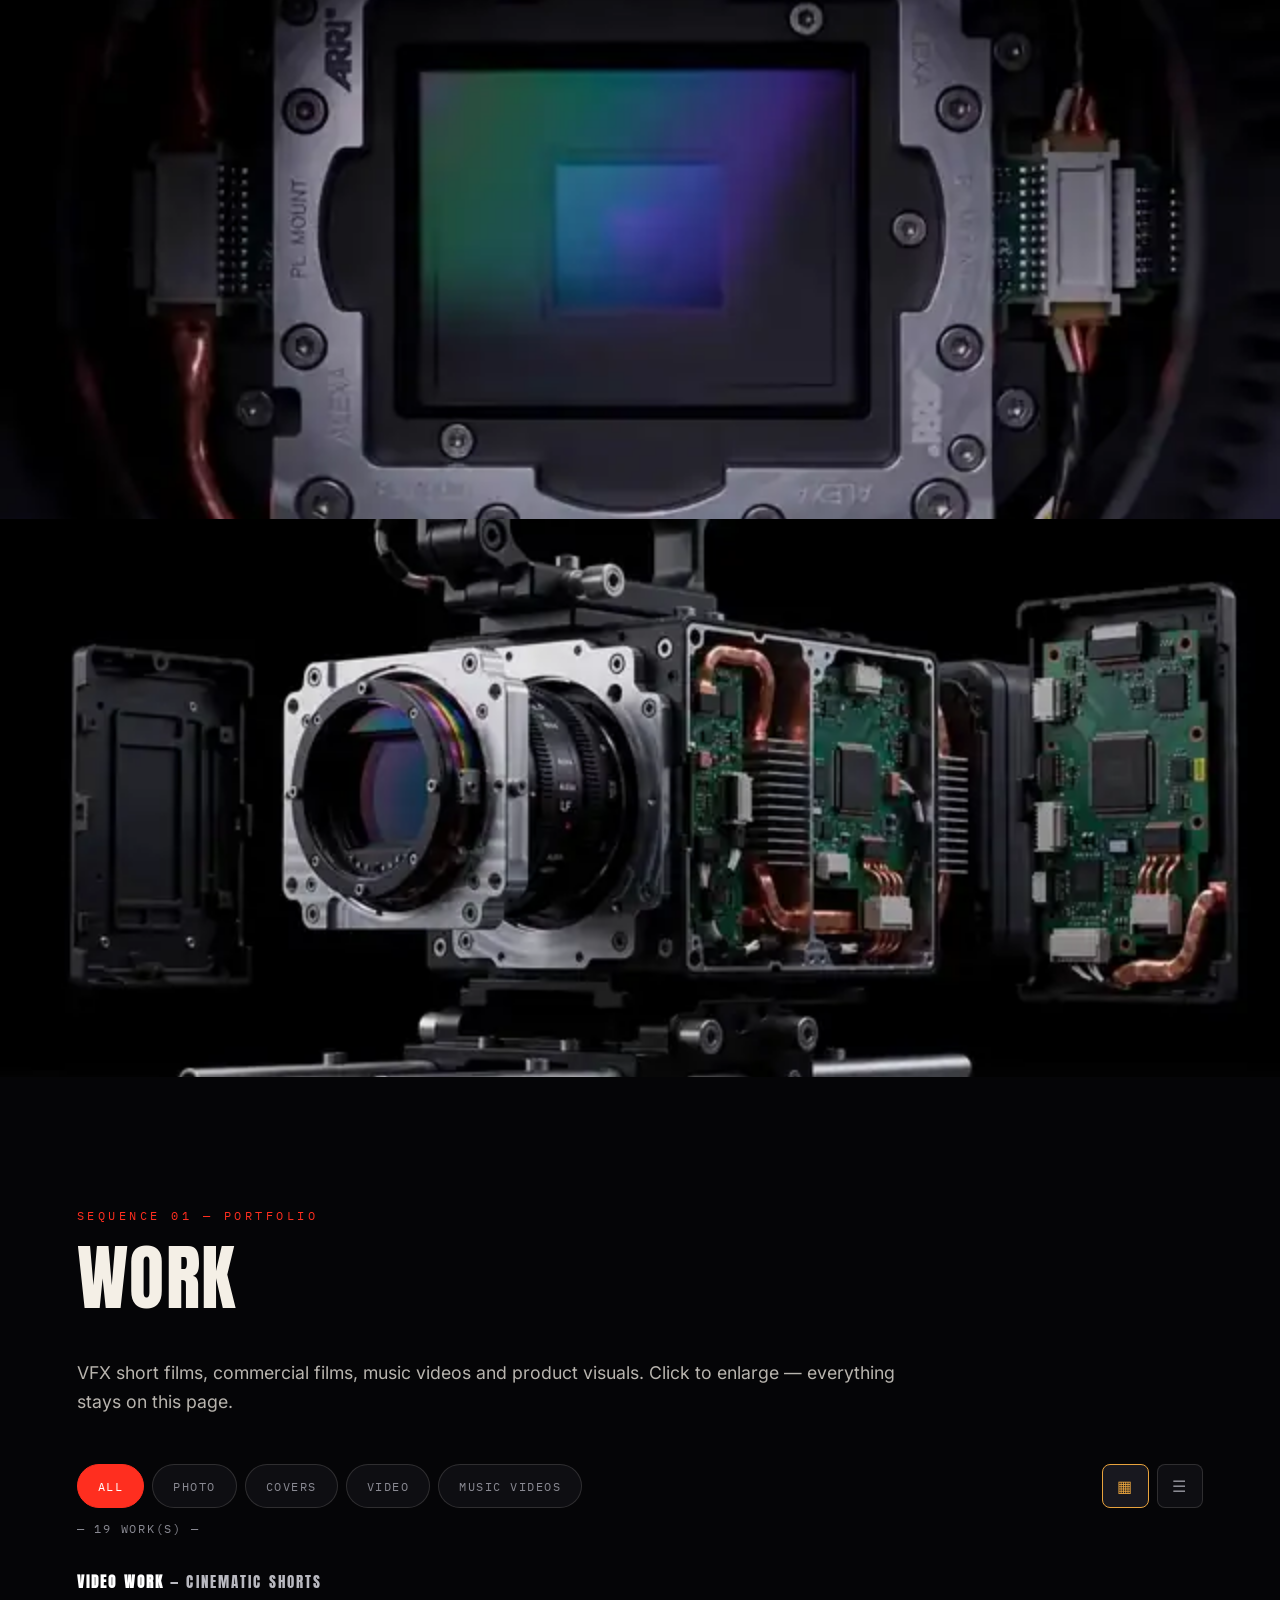
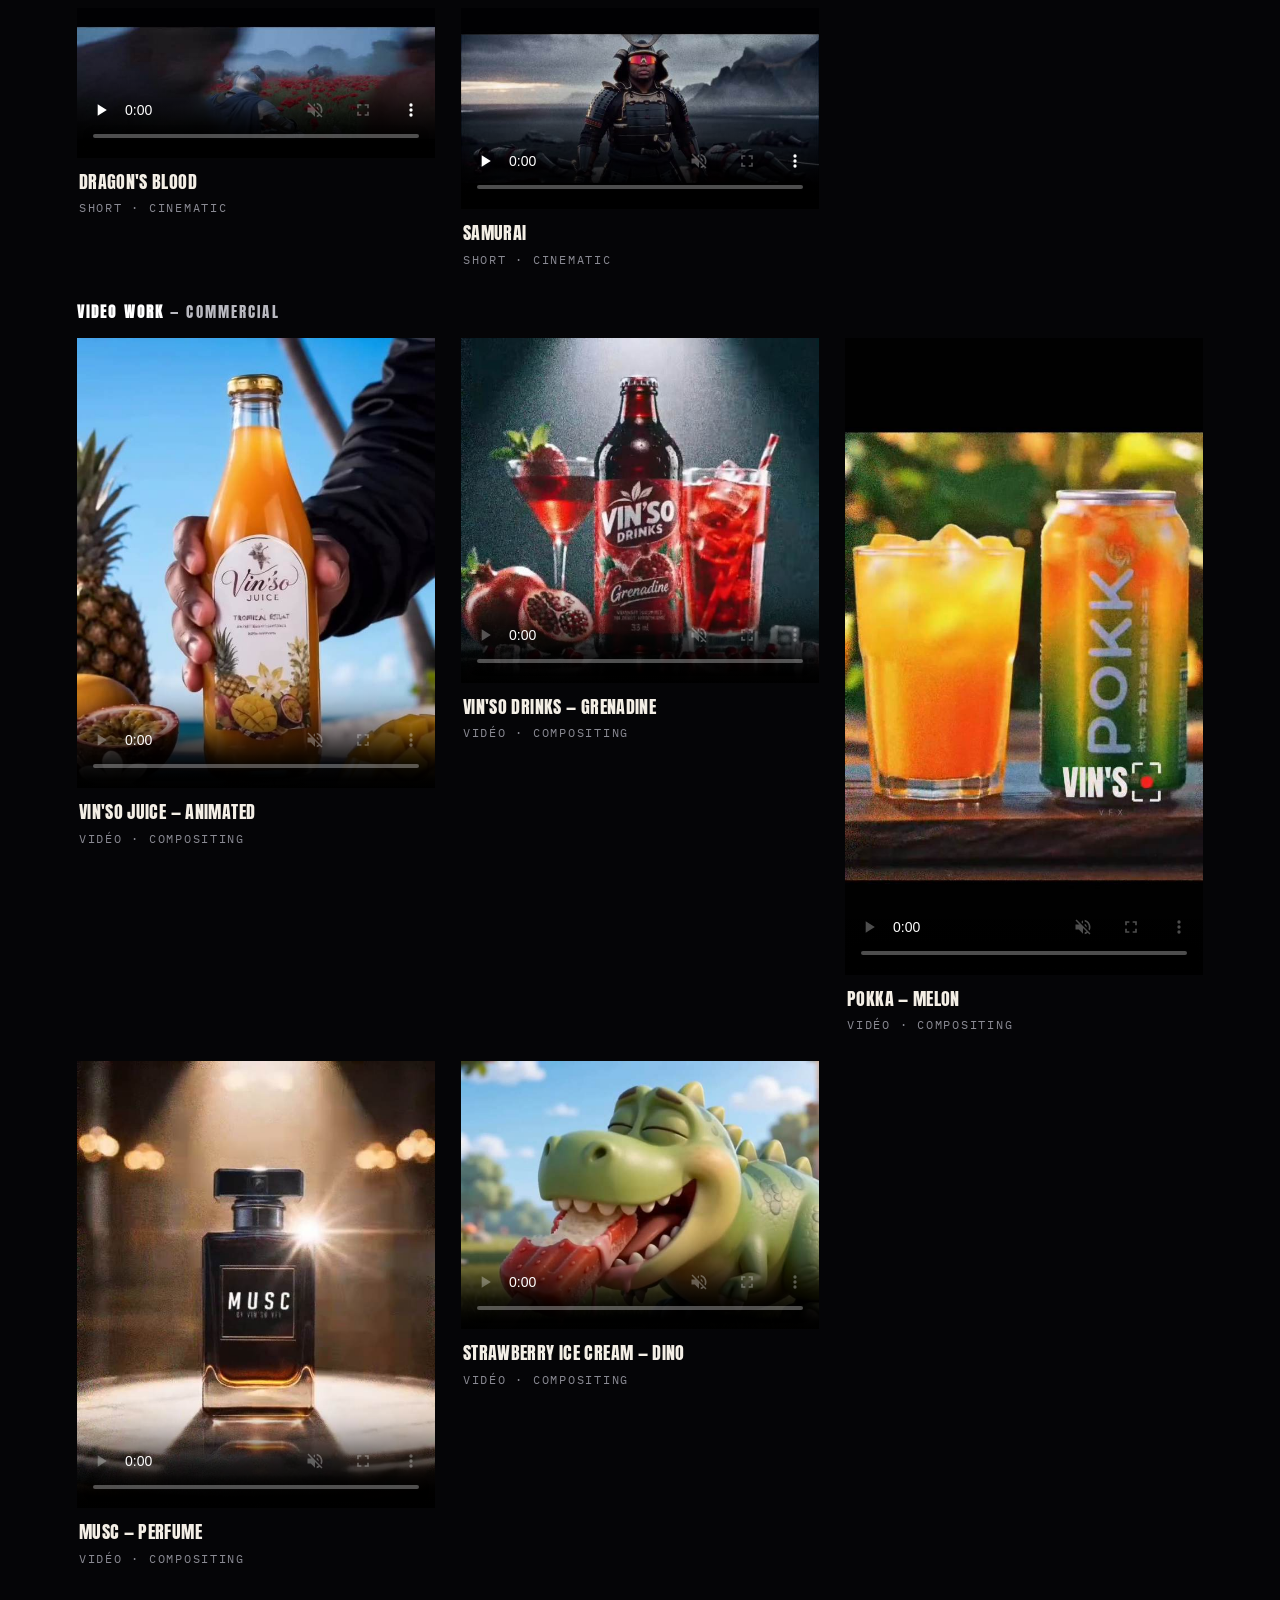
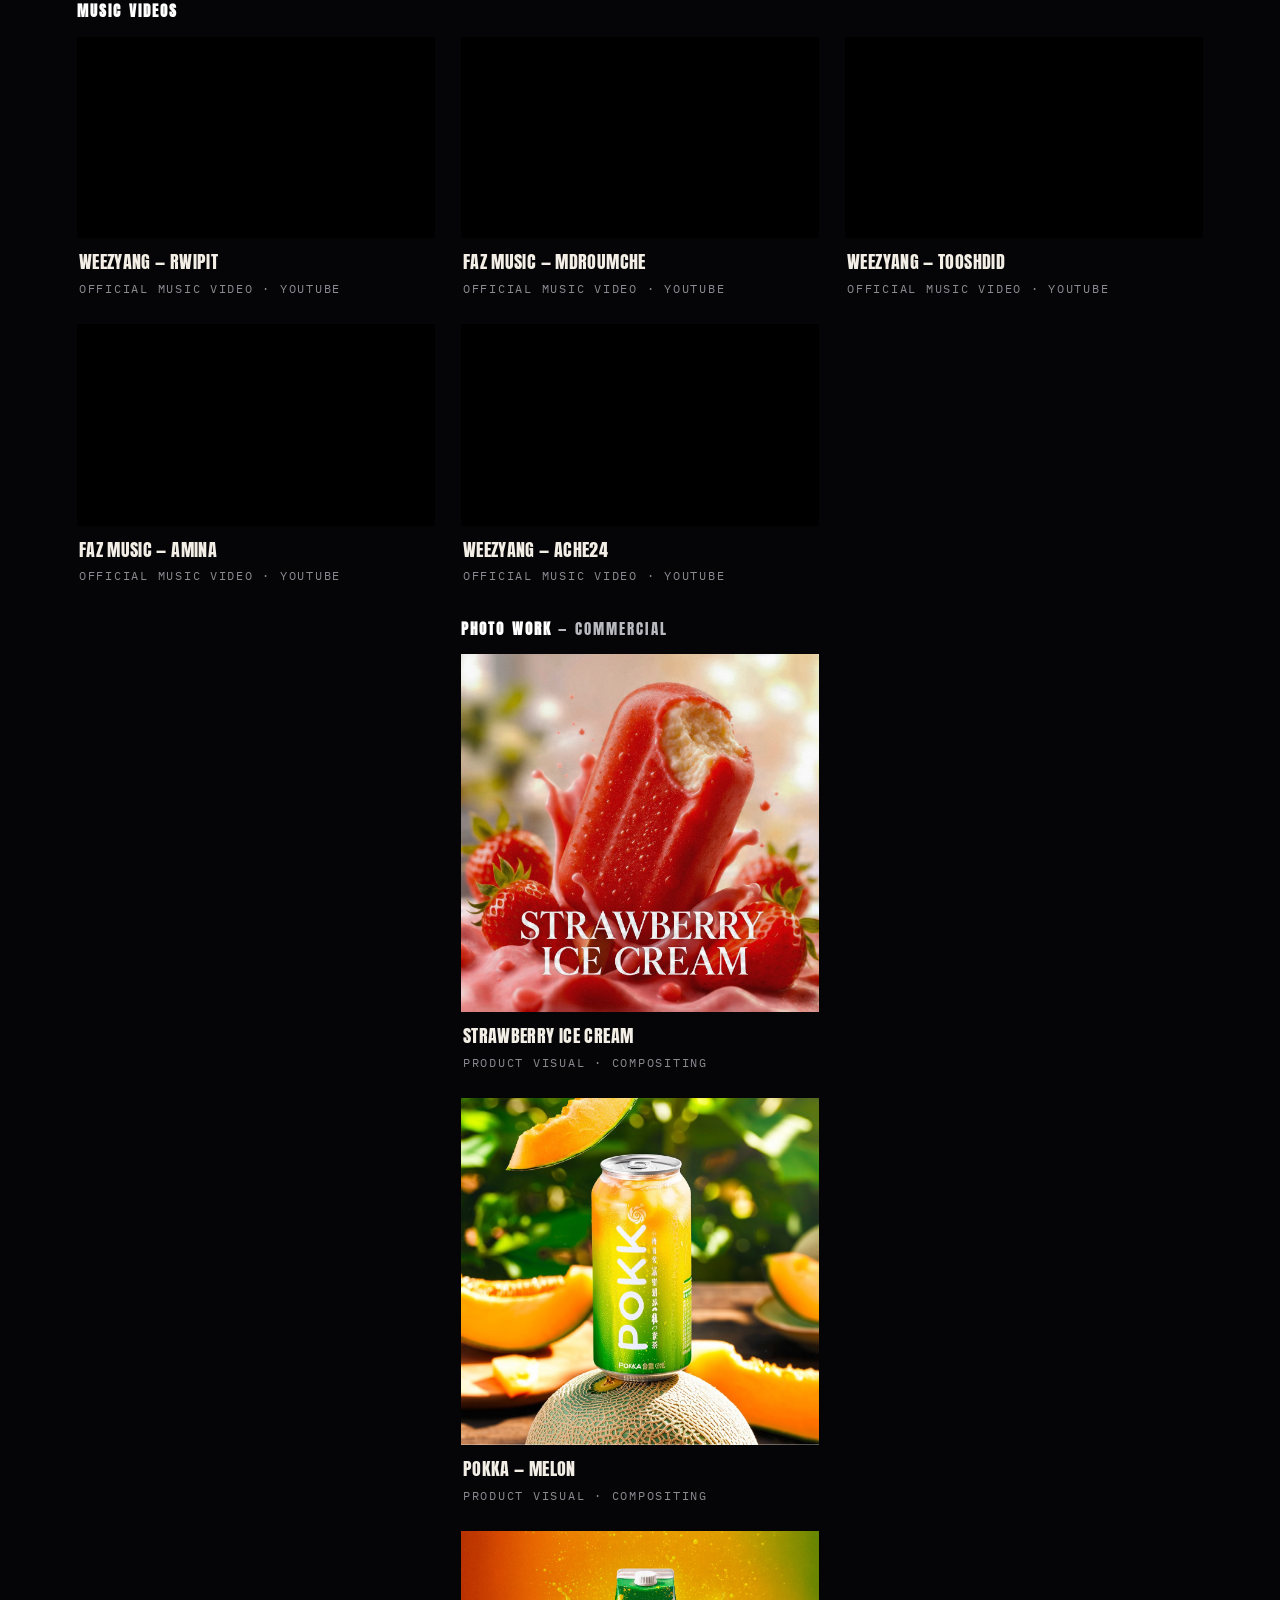
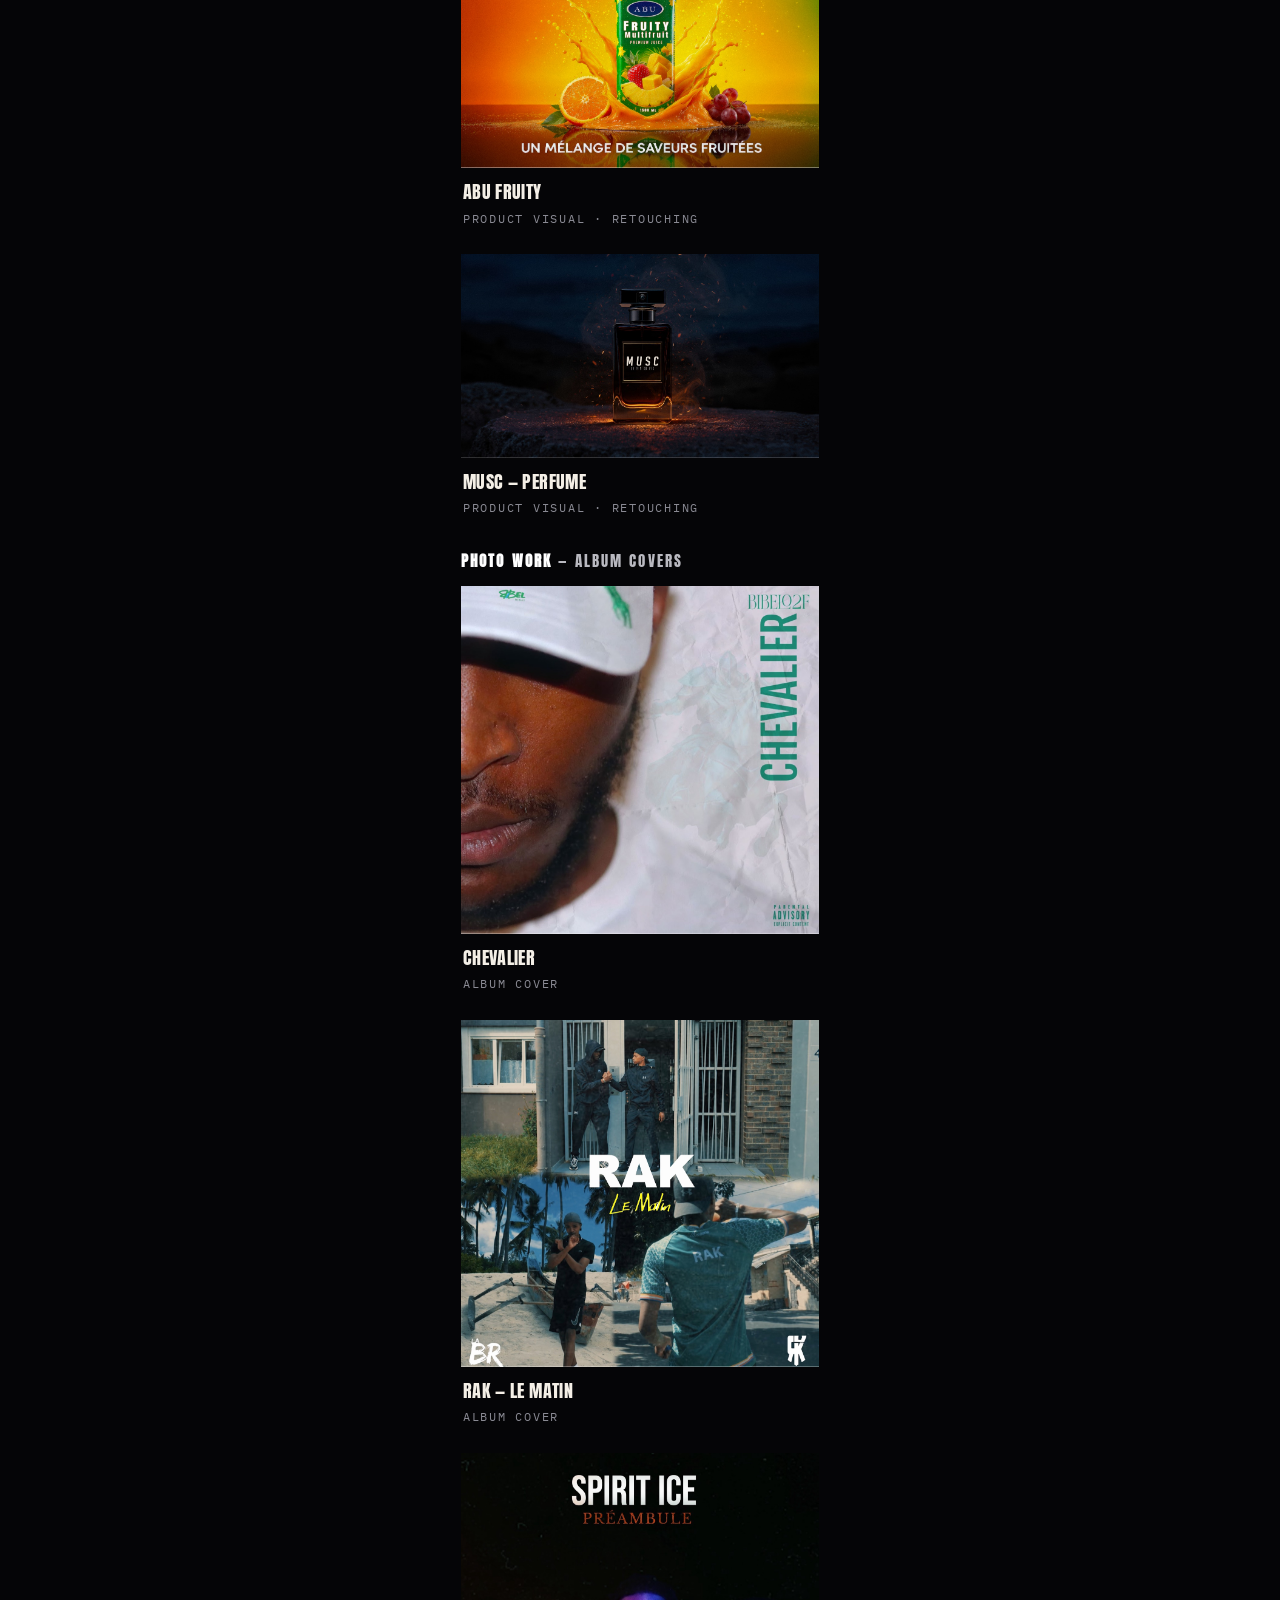
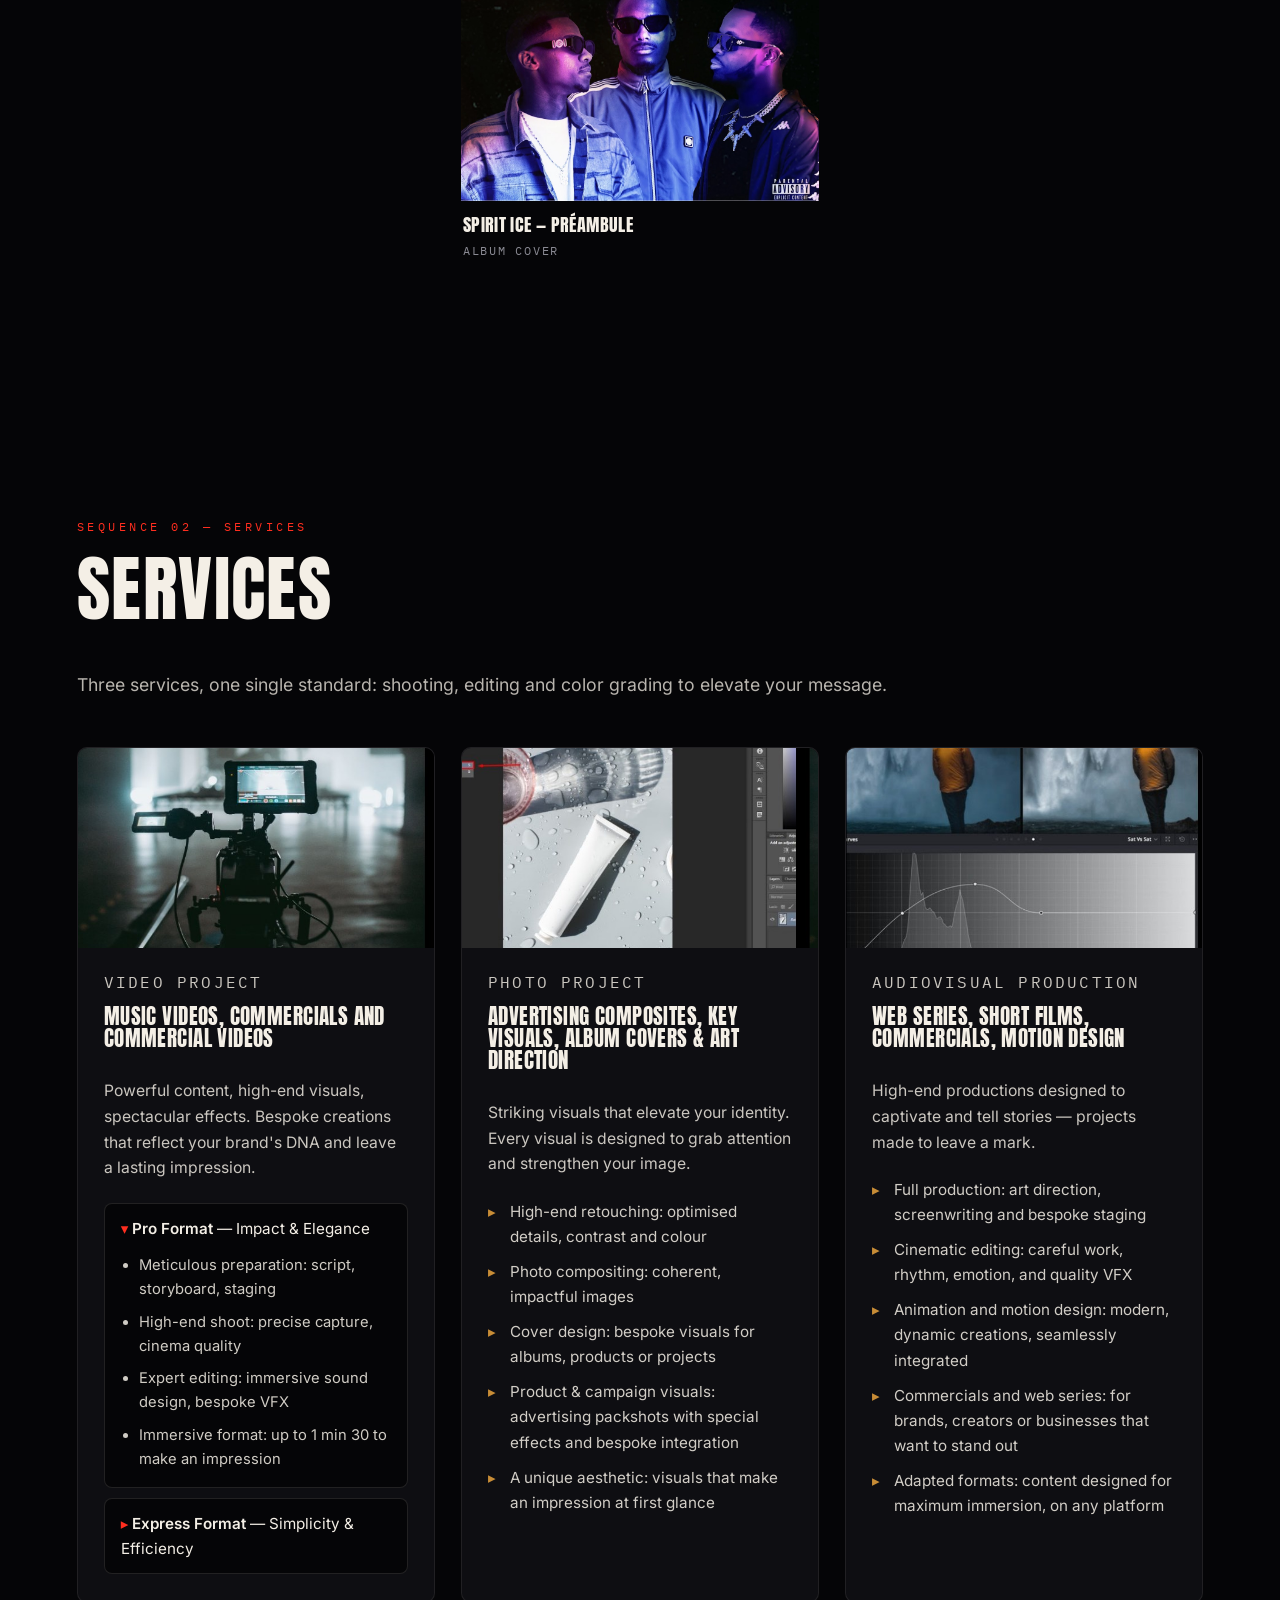
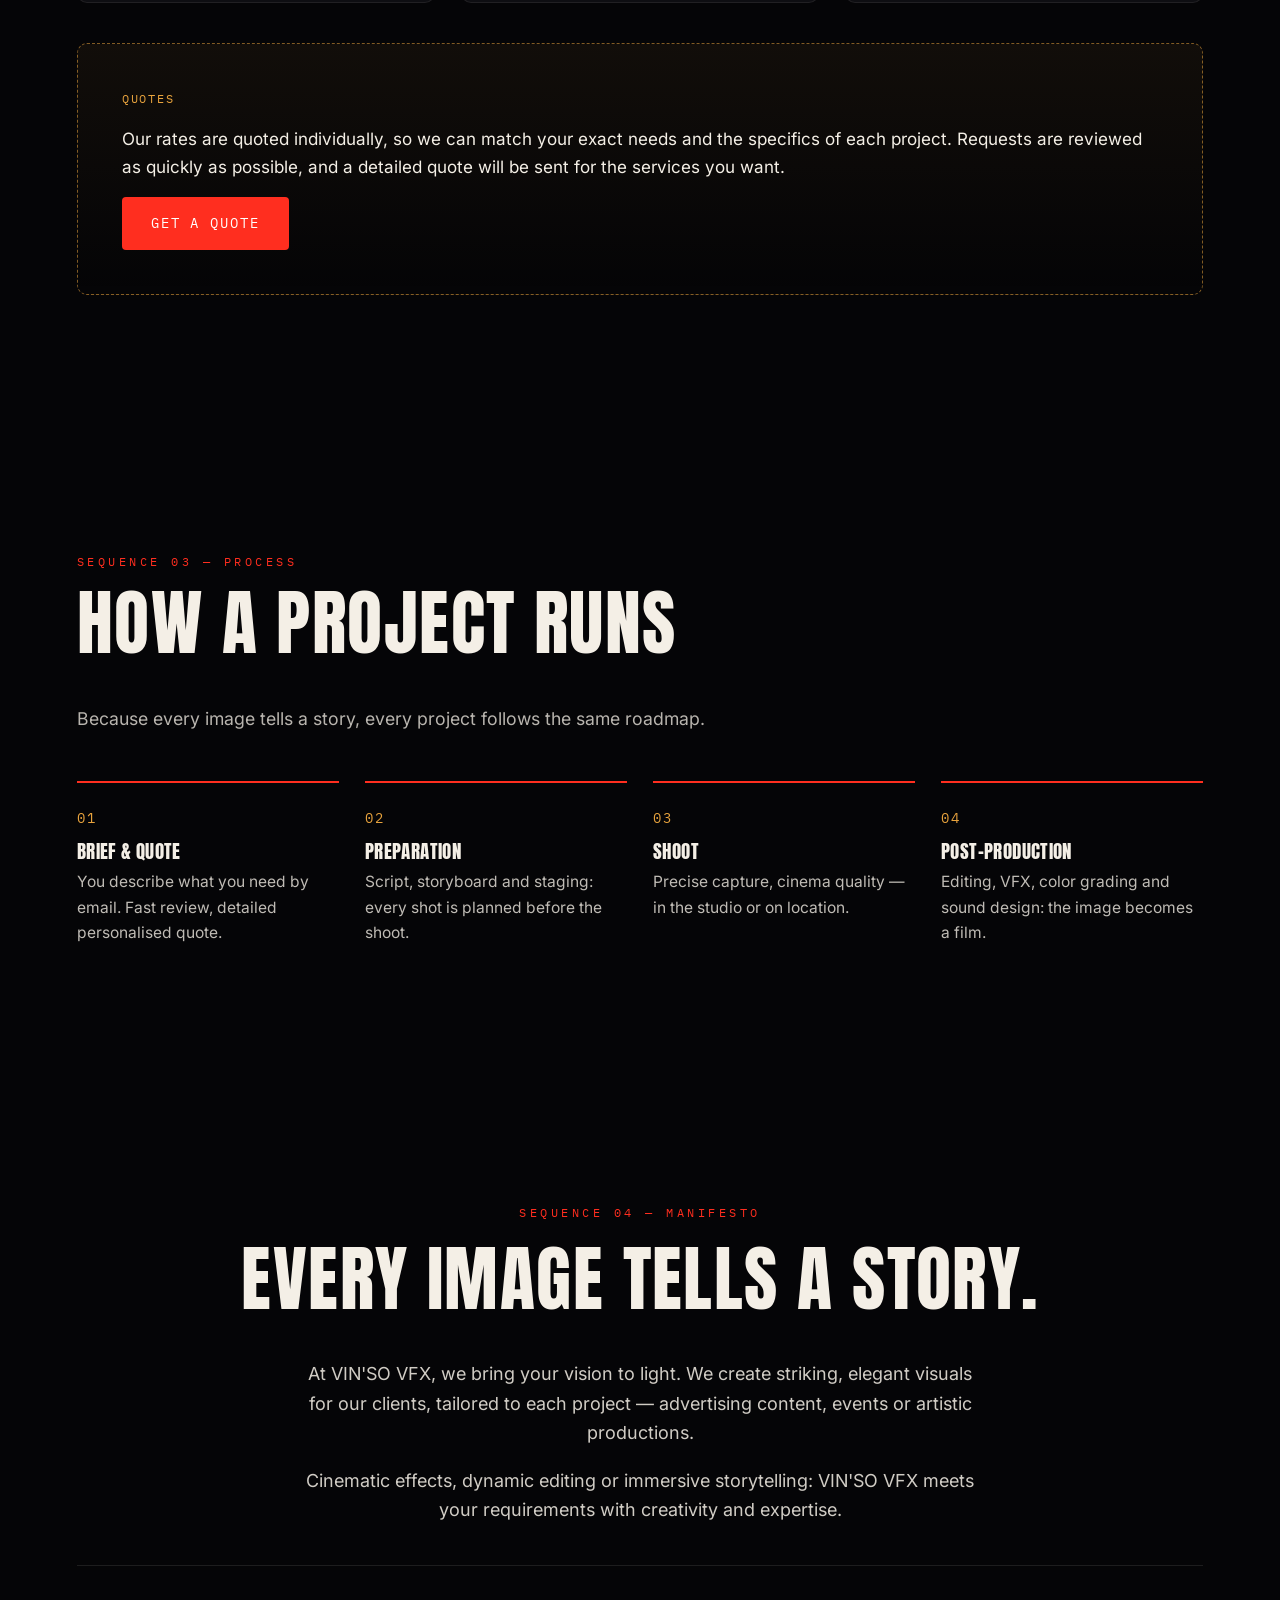
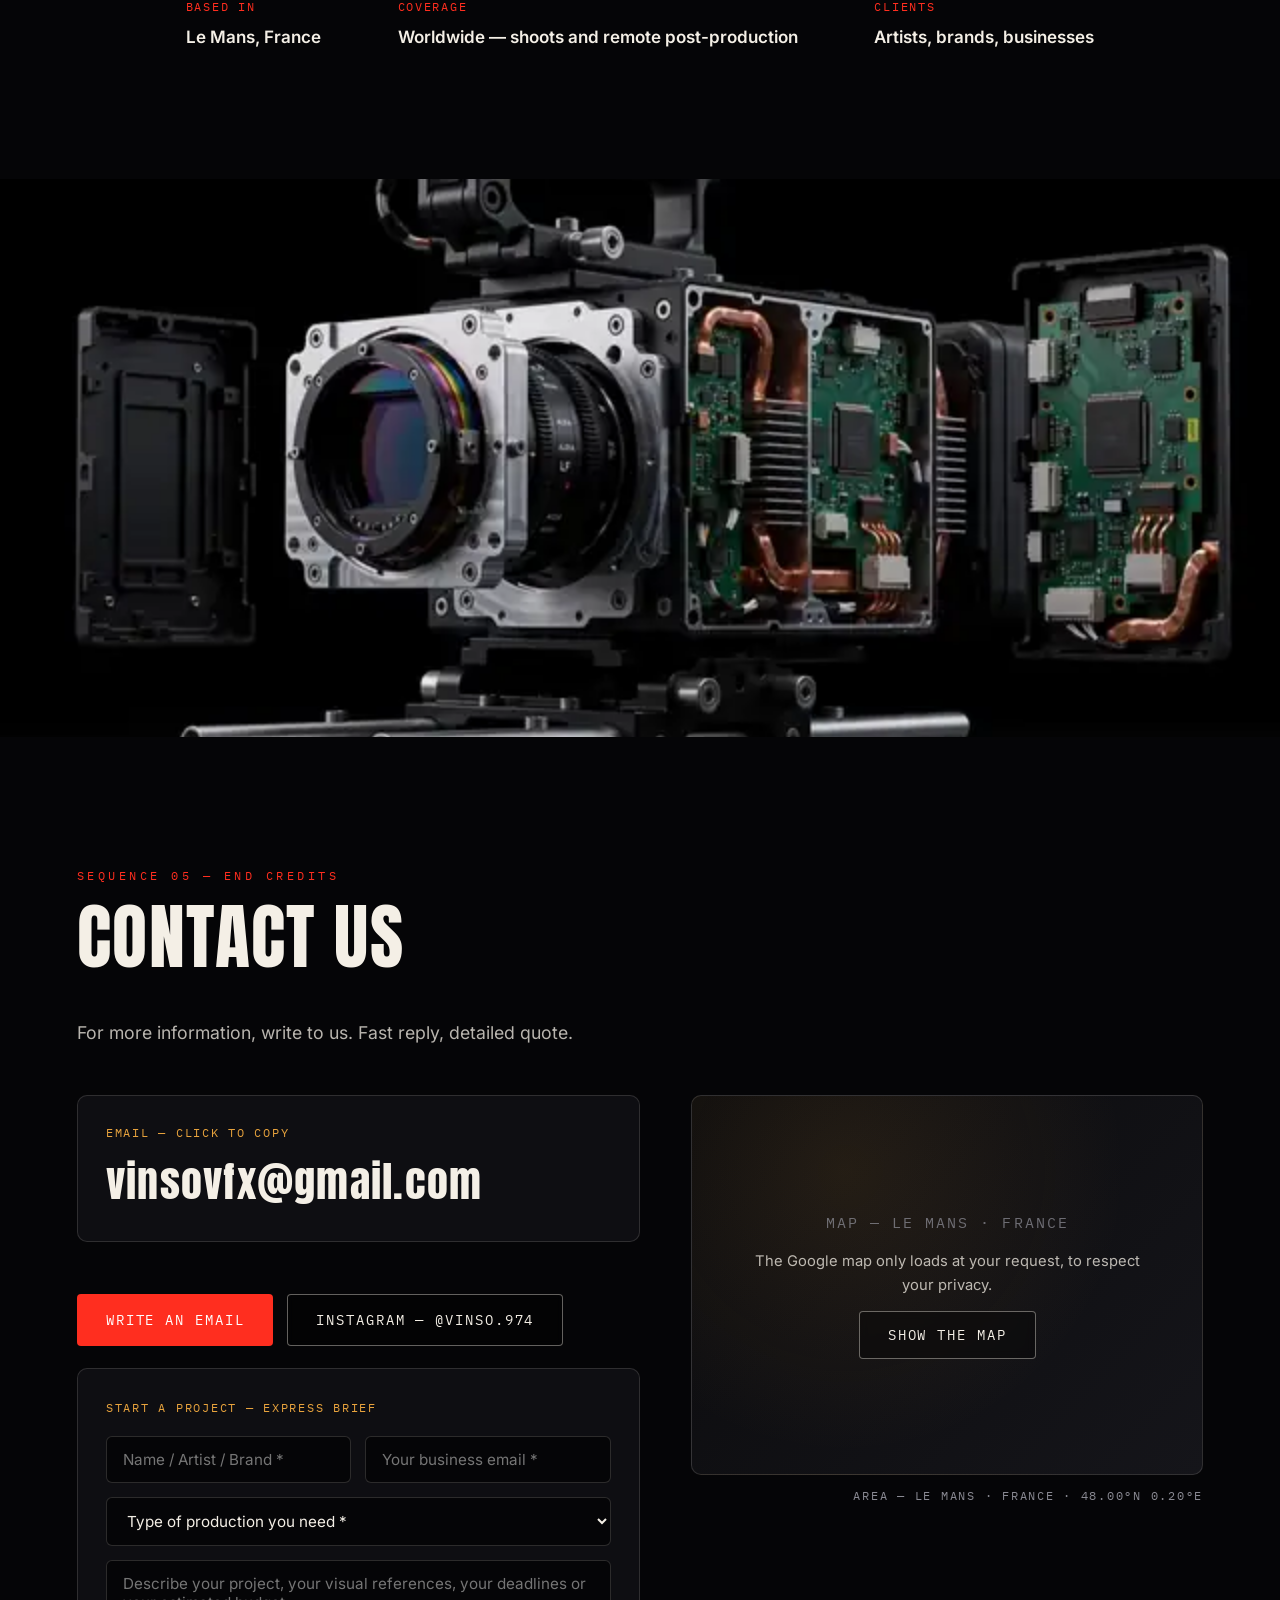
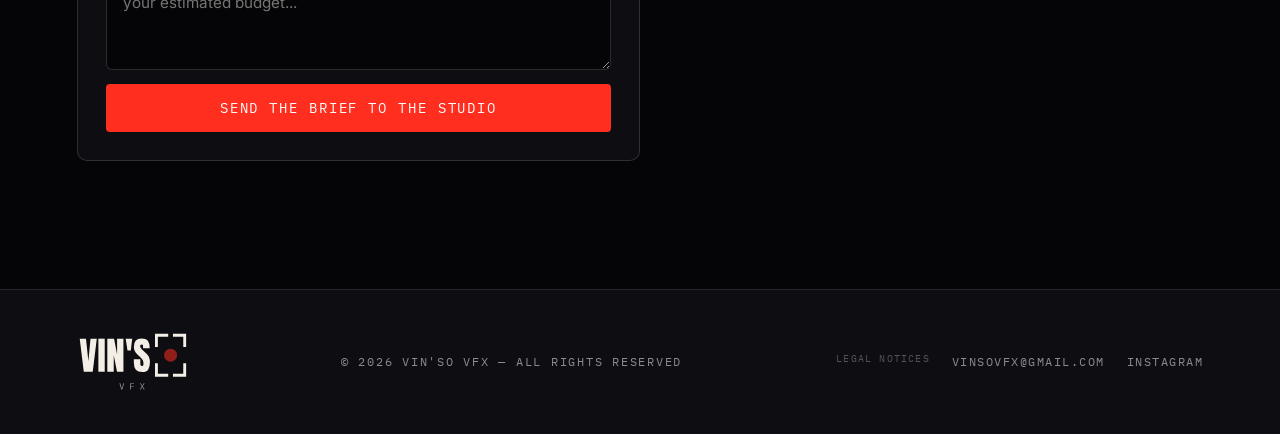
==== commit 775e7a81: "SEO : titres et descriptions raccourcis (FR + EN), ajout de llms.txt" ====
--- a/index.html
+++ b/index.html
@@ -3,8 +3,8 @@
 <head>
   <meta charset="UTF-8">
   <meta name="viewport" content="width=device-width, initial-scale=1.0">
-  <title>VIN'SO VFX — Vidéaste &amp; réalisateur · Clips, films de marque &amp; VFX</title>
-  <meta name="description" content="VIN'SO VFX — vidéaste &amp; réalisateur. Clips musicaux, films de marque, VFX et compositing, étalonnage, montage. Pour artistes, marques et entreprises. Basé au Mans, disponible partout.">
+  <title>VIN'SO VFX — Vidéaste au Mans · Clips, films de marque &amp; VFX</title>
+  <meta name="description" content="VIN'SO VFX — vidéaste &amp; réalisateur au Mans. Clips musicaux, films de marque, VFX, étalonnage et montage pour artistes, marques et entreprises.">
   <meta name="theme-color" content="#0B0B0D">
   <meta name="color-scheme" content="dark">
   <link rel="canonical" href="https://www.vinsovfx.com/">
@@ -28,14 +28,14 @@
   <meta property="og:type" content="website">
   <meta property="og:locale" content="fr_FR">
   <meta property="og:title" content="VIN'SO VFX — Vidéaste &amp; réalisateur">
-  <meta property="og:description" content="Clips, films de marque et VFX. Pour artistes, marques et entreprises. Basé au Mans, disponible partout.">
+  <meta property="og:description" content="Vidéaste &amp; réalisateur au Mans. Clips musicaux, films de marque, VFX, étalonnage et montage pour artistes, marques et entreprises.">
   <meta property="og:url" content="https://www.vinsovfx.com/">
   <meta property="og:site_name" content="VIN'SO VFX">
   <meta property="og:image" content="https://www.vinsovfx.com/assets/img/og-share-1200x630.jpg">
   <meta property="og:image:alt" content="Visuel produit Strawberry Ice Cream réalisé par VIN'SO VFX">
   <meta name="twitter:card" content="summary_large_image">
   <meta name="twitter:title" content="VIN'SO VFX — Vidéaste &amp; réalisateur">
-  <meta name="twitter:description" content="Clips, films de marque et VFX. Pour artistes, marques et entreprises. Basé au Mans, disponible partout.">
+  <meta name="twitter:description" content="Vidéaste &amp; réalisateur au Mans. Clips musicaux, films de marque, VFX, étalonnage et montage pour artistes, marques et entreprises.">
   <meta name="twitter:image" content="https://www.vinsovfx.com/assets/img/og-share-1200x630.jpg">
   <link rel="icon" href="assets/logo.svg?v=3" type="image/svg+xml">
   <link rel="apple-touch-icon" href="assets/img/apple-touch-icon.png">
